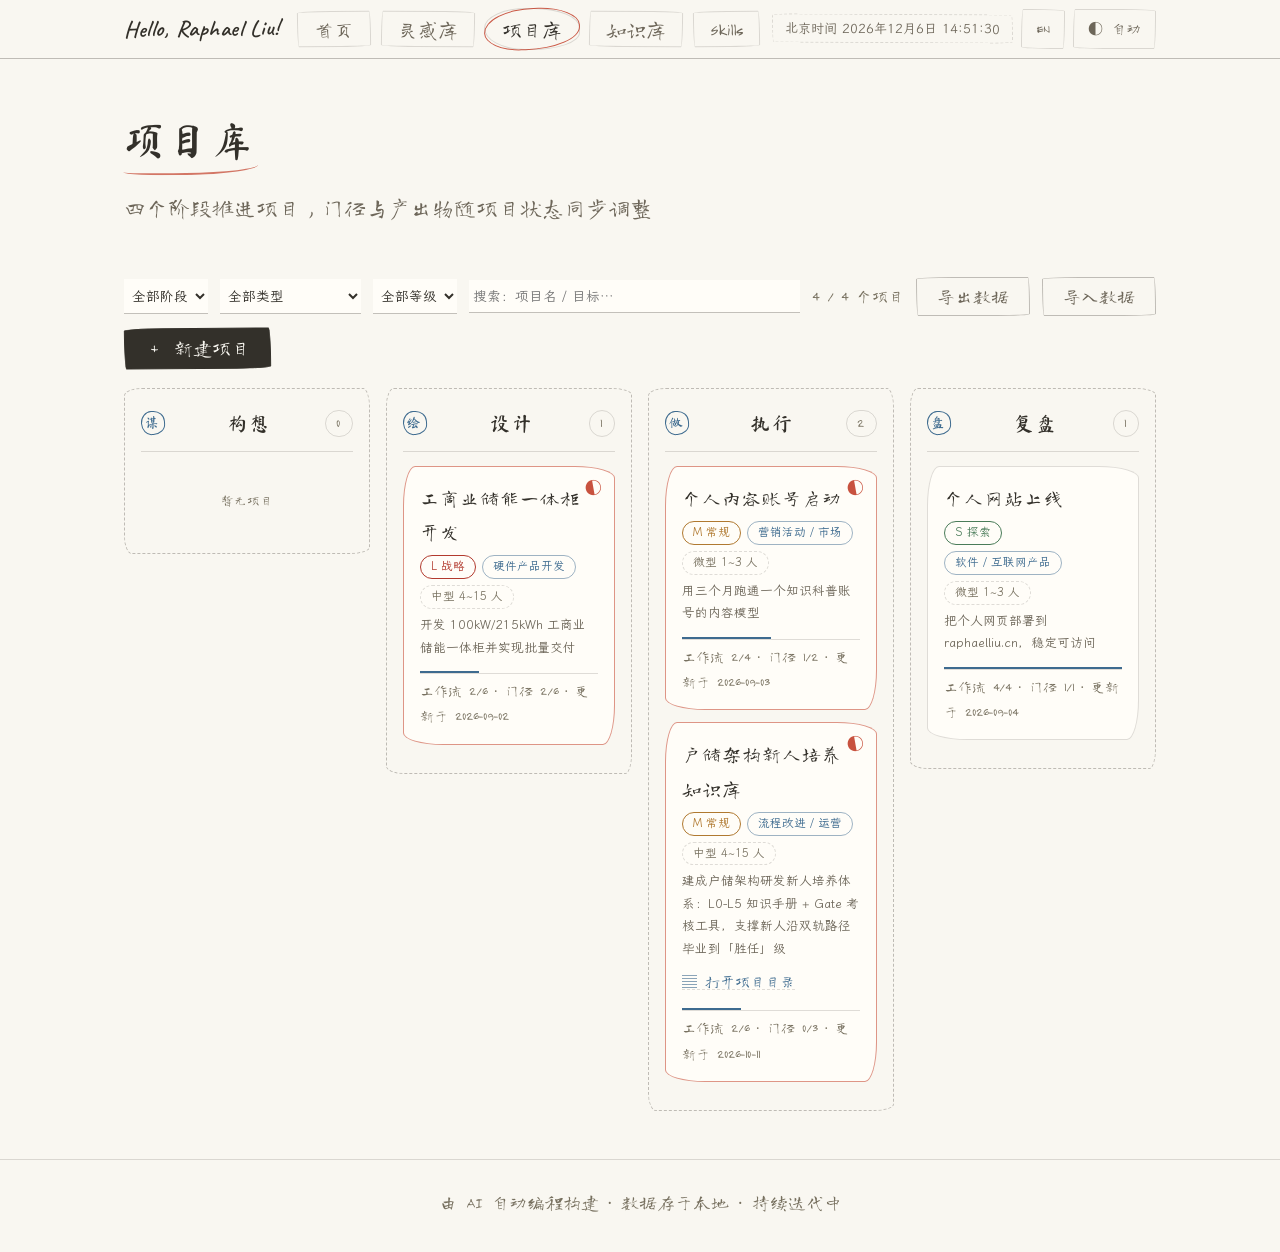
==== projects.html @ af19dd60 "初始提交：第二大脑个人网站（纯静态 · 字体自托管 · 中英双语）" ====
<!DOCTYPE html>
<html lang="zh-CN">
<head>
  <meta charset="UTF-8">
  <meta name="viewport" content="width=device-width, initial-scale=1.0">
  <meta name="description" content="用 Agent 工作流推进项目：目标澄清、调研、方案、风险、执行，门径与产出物随状态同步。">
  <meta name="theme-color" content="#f9f7f1">
  <meta name="color-scheme" content="light dark">
  <meta property="og:type" content="website">
  <meta property="og:title" content="项目库 · Raphael Liu">
  <meta property="og:description" content="用 Agent 工作流推进项目：目标澄清、调研、方案、风险、执行，门径与产出物随状态同步。">
  <title>项目库 · Raphael Liu</title>
  <link rel="stylesheet" href="assets/fonts/fonts.css">
  <link rel="icon" type="image/svg+xml" href="assets/favicon.svg">
  <link rel="stylesheet" href="assets/style.css">
  <script src="data/projects.js"></script>
  <script src="assets/app.js"></script>
</head>
<body data-page="projects">
  <div id="nav"></div>

  <main class="container">
    <section class="page-head">
      <h1 data-i18n="proj.head">项目库</h1>
      <p data-i18n="proj.sub">四个阶段推进项目，门径与产出物随项目状态同步调整</p>
    </section>

    <div class="toolbar">
      <select id="filterStage"></select>
      <select id="filterType"></select>
      <select id="filterLevel"></select>
      <input type="text" id="searchKw" class="grow" placeholder="搜索：项目名 / 目标…" data-i18n-ph="proj.search.ph">
      <span class="count" id="countInfo"></span>
      <button type="button" class="btn" id="exportLocalBtn"></button>
      <button type="button" class="btn" id="importLocalBtn"></button>
      <input type="file" id="importFile" accept=".json,application/json" style="display:none">
      <button type="button" class="btn btn-primary" id="newProjectBtn"></button>
    </div>

    <section class="kanban" id="kanban"></section>

    <!-- 归档区（可折叠） -->
    <section class="ref-panel" id="archivePanel" hidden>
      <button type="button" class="ref-toggle" id="archiveToggle">
        <span class="ref-toggle-mark">◇</span>
        <span id="archiveToggleLabel"></span>
        <span class="ref-hint" id="archiveCount"></span>
      </button>
      <div class="ref-body" id="archiveBody" hidden>
        <div id="archivedList"></div>
      </div>
    </section>
  </main>

  <div id="footer"></div>
  <div class="toast" id="toast" role="status" aria-live="polite"></div>

  <!-- 立项向导弹窗 -->
  <div class="modal-mask" id="wizardMask">
    <div class="modal wizard" id="wizardBody" role="dialog" aria-modal="true"></div>
  </div>

  <!-- 项目详情弹窗 -->
  <div class="modal-mask" id="modalMask">
    <div class="modal" id="modalBody" role="dialog" aria-modal="true"></div>
  </div>

  <script>
    document.getElementById('nav').innerHTML = renderNav('projects.html');
    document.getElementById('footer').innerHTML = renderFooter();

    /* =========================================================
     * 流程裁剪常量（《项目库流程裁剪指南》：IPD + Stage-Gate）
     * ========================================================= */
    var STAGES = ['构想', '设计', '执行', '复盘'];
    var STAGE_ICONS = { '构想': '谋', '设计': '绘', '执行': '做', '复盘': '盘' };

    function L(x) { return (x && (getLang() === 'en' ? x.en : x.zh)) || ''; }

    var TYPES = {
      hw: {
        name: { zh: '硬件产品开发', en: 'Hardware' },
        worst: { zh: '开模返工、认证不通过', en: 'Tooling rework, certification failure' },
        gates: { zh: '完整门径（可展开为六阶段六门径）', en: 'Full gates (up to 6 stages / 6 gates)' },
        method: { zh: 'IPD + Stage-Gate、DFM、并行工程', en: 'IPD + Stage-Gate, DFM, concurrent engineering' }
      },
      sw: {
        name: { zh: '软件 / 互联网产品', en: 'Software / Internet' },
        worst: { zh: '伪需求、方向错误', en: 'False demand, wrong direction' },
        gates: { zh: '立项 + 方案评审，执行期以迭代评审替代', en: 'Kickoff + design review; sprint reviews replace gates' },
        method: { zh: '精益创业 MVP、Scrum、设计思维', en: 'Lean MVP, Scrum, design thinking' }
      },
      it: {
        name: { zh: 'IT 系统 / 数字化', en: 'IT systems' },
        worst: { zh: '需求反复、上线切换失败', en: 'Scope churn, cutover failure' },
        gates: { zh: '需求冻结 + 上线放行双门径', en: 'Requirements freeze + go-live release' },
        method: { zh: '瀑布 + 里程碑、UAT 验收', en: 'Waterfall + milestones, UAT' }
      },
      mkt: {
        name: { zh: '营销活动 / 市场', en: 'Marketing' },
        worst: { zh: '效果落空、品牌风险', en: 'No effect, brand risk' },
        gates: { zh: '策划审批 + 上线前终审', en: 'Plan approval + pre-launch final review' },
        method: { zh: '数据指标先行、A/B 测试', en: 'Metrics first, A/B testing' }
      },
      proc: {
        name: { zh: '流程改进 / 运营', en: 'Process improvement' },
        worst: { zh: '一刀切全面铺开失败', en: 'Big-bang rollout failure' },
        gates: { zh: '改进方案审批 + 试点评估', en: 'Solution approval + pilot evaluation' },
        method: { zh: 'PDCA、精益改善', en: 'PDCA, kaizen' }
      },
      rd: {
        name: { zh: '研究探索 / 预研', en: 'Research' },
        worst: { zh: '投入无底洞', en: 'Unbounded spend' },
        gates: { zh: 'Go / No-Go 投资决策点', en: 'Go / No-Go decision points' },
        method: { zh: '时间盒 Timebox、技术就绪度 TRL', en: 'Timebox, TRL' }
      }
    };

    var LEVELS = {
      S: {
        name: { zh: 'S 探索', en: 'S Probe' },
        rule: { zh: '投入小（少于 4 人周）；失败可快速放弃；目标是验证假设', en: 'Small effort (< 4 person-weeks); cheap to abandon; hypothesis-driven' },
        flow: { zh: '轻量：自查清单 + 事后复盘归档', en: 'Light: checklist + post-review' }
      },
      M: {
        name: { zh: 'M 常规', en: 'M Regular' },
        rule: { zh: '有明确交付物与客户；投入中等；返工有一定成本', en: 'Clear deliverable and customer; medium effort; rework costs' },
        flow: { zh: '标准：双门径（立项 + 验收）+ 中期检查点', en: 'Standard: 2 gates + mid-check' }
      },
      L: {
        name: { zh: 'L 战略', en: 'L Strategic' },
        rule: { zh: '高投入、长周期（超半年）；重资产、强制认证或对外承诺', en: 'High investment, long cycle; heavy assets, certification or commitments' },
        flow: { zh: '完整：全门径评审 + 基线管理 + 变更控制', en: 'Full: all gates + baseline + change control' }
      }
    };

    var SCALES = {
      micro: { zh: '微型 1~3 人', en: 'Micro 1-3' },
      mid: { zh: '中型 4~15 人', en: 'Mid 4-15' },
      big: { zh: '大型 16~50 人', en: 'Large 16-50' },
      xorg: { zh: '跨组织 50 人以上', en: 'Cross-org 50+' }
    };

    var MATRIX = {
      hw: {
        micro: { zh: '单板 / 结构件级：合并仿真与设计阶段，保留开模与量产两道门径', en: 'Board-level: merge sim & design; keep tooling and mass-production gates' },
        mid: { zh: '完整四阶段，DFM 前置 + 双供管理，双门径 + 中期检查', en: 'Full 4 stages; DFM early + dual-sourcing; 2 gates + mid-check' },
        big: { zh: '展开六阶段六门径，独立评审组 + 基线管理 + 认证并行', en: '6 stages / 6 gates; independent review + baseline + parallel certification' }
      },
      sw: {
        micro: { zh: 'MVP 验证循环，发布前自查清单终审', en: 'MVP loop; pre-launch checklist' },
        mid: { zh: '双周迭代 + 发布评审，构想阶段保留完整', en: '2-week sprints + release review; full ideation' },
        big: { zh: '规模化敏捷（SAFe），季度规划对齐 + 发布火车', en: 'SAFe; quarterly planning + release train' }
      },
      it: {
        micro: { zh: '小型工具：需求确认邮件即冻结，上线即验收', en: 'Small tools: freeze by email; go-live is acceptance' },
        mid: { zh: '需求冻结 + 上线放行双门径，UAT 验收', en: 'Freeze + go-live gates; UAT' },
        big: { zh: '完整门径 + 数据迁移演练 + 回退预案 + 并行运行期', en: 'Full gates + migration drill + rollback + parallel run' }
      },
      mkt: {
        micro: { zh: '策划一页纸 + 上线终审，战报一周内出', en: 'One-pager + final review; report within a week' },
        mid: { zh: '策划审批 + 上线终审，分渠道小流量试投', en: 'Plan approval + final review; small-batch channel tests' },
        big: { zh: '分层门径：总部定策略，区域执行前终审，统一战报模板', en: 'Layered gates: HQ strategy, regional final review, unified report' }
      },
      proc: {
        micro: { zh: '个人 PDCA 循环，改动记录在案', en: 'Personal PDCA; log all changes' },
        mid: { zh: '改进方案审批 + 试点评估 + SOP 固化', en: 'Approval + pilot + SOP consolidation' },
        big: { zh: '跨部门流程改造：试点先行 + 分批推广 + 变革管理', en: 'Cross-dept: pilot first + phased rollout + change mgmt' }
      },
      rd: {
        micro: { zh: '时间盒 + 到点汇报，结论归档即可', en: 'Timebox + report at the bell; archive conclusions' },
        mid: { zh: 'Go / No-Go 决策点 + 阶段性技术评审', en: 'Go / No-Go points + technical reviews' },
        big: { zh: 'TRL 分级管理 + 阶段性投资评审 + 知识产权管理', en: 'TRL management + staged funding + IP management' }
      }
    };

    /* 每类项目的标准阶段模板：[步骤, Agent 分工, 预期产出] */
    var STEP_TPL = {
      hw: [
        ['概念与需求', 'AI 市场调研', '市场需求文档'],
        ['系统架构与仿真', 'AI 仿真对标', '架构与热仿报告'],
        ['详细设计与工程验证', 'AI DFM 审查', '工程验证报告'],
        ['样机试制与测试', 'AI 测试用例', '样机实测数据'],
        ['小批量试产', 'AI 供应链扫描', '试产良率报告'],
        ['市场发布', 'AI 发布物料', '发布物料包']
      ],
      sw: [
        ['需求澄清', 'AI 提问澄清', '目标定义'],
        ['MVP 验证', 'AI 原型建议', 'MVP 结论'],
        ['方案设计', 'AI 出候选方案', '架构方案'],
        ['迭代开发', 'AI 结对编程', '迭代版本'],
        ['发布评审', 'AI 风险清单', '发布检查单'],
        ['数据复盘', 'AI 数据分析', '数据复盘报告']
      ],
      it: [
        ['需求调研', 'AI 访谈提纲', '需求清单'],
        ['需求冻结', 'AI 需求核对', '冻结签字版'],
        ['方案设计', 'AI 架构方案', '技术方案'],
        ['开发实施', 'AI 编码支持', '系统版本'],
        ['数据迁移演练', 'AI 演练脚本', '演练记录'],
        ['上线放行', 'AI 上线检查', '放行报告'],
        ['UAT 验收', 'AI 用例生成', '验收报告']
      ],
      mkt: [
        ['策划（一页纸）', 'AI 出策划案', '目标预算渠道指标'],
        ['小流量试投', 'AI 盯数据看板', 'A/B 测试结论'],
        ['放量执行', 'AI 周对齐', '执行记录'],
        ['战报复盘', 'AI 生成战报', '战报']
      ],
      proc: [
        ['现状分析', 'AI 流程诊断', '痛点清单'],
        ['改进方案', 'AI 方案对比', '改进方案'],
        ['试点实施', 'AI 试点陪跑', '试点数据'],
        ['评估推广', 'AI 效果评估', '对照数据'],
        ['SOP 固化', 'AI 起草 SOP', '新 SOP']
      ],
      rd: [
        ['假设定义', 'AI 假设梳理', '验证目标'],
        ['时间盒探索', 'AI 文献调研', '探索记录'],
        ['阶段评审', 'AI 评审对照', 'Go/No-Go 结论'],
        ['结论归档', 'AI 知识沉淀', '技术结论']
      ]
    };

    /* 每类项目的基础门径集 */
    var GATE_TPL = {
      hw: [['G1 概念门', '市场需求与商业论证'], ['G2 架构门', '系统架构与仿真结论'], ['G3 设计门', '详细设计 + DFM 审查'],
           ['G4 样机门', '样机实测与认证并行证据'], ['G5 试产门', '试产良率与二供预案'], ['G6 发布门', '市场发布放行']],
      sw: [['立项评审', '目标与需求成立'], ['方案评审', '架构与接口定义'], ['发布评审', '上线前风险终审']],
      it: [['需求冻结评审', '业务方签字确认'], ['上线放行评审', '迁移演练与回退预案证据']],
      mkt: [['策划审批', '目标预算渠道指标对齐'], ['上线前终审', '对外内容与品牌风险终审']],
      proc: [['改进方案审批', '方案与试点范围'], ['试点评估', '试点数据对照']],
      rd: [['Go/No-Go 决策点', '假设成立与否，加注或止损']]
    };

    var STR = {
      sub: { zh: '四个阶段推进项目，门径与产出物随项目状态同步调整', en: 'Move projects through four stages; gates and deliverables adjust with project status' },
      allStage: { zh: '全部阶段', en: 'All stages' },
      allType: { zh: '全部类型', en: 'All types' },
      allLevel: { zh: '全部等级', en: 'All levels' },
      stageLabel: { zh: '阶段', en: 'Stage' },
      typeLabel: { zh: '类型', en: 'Type' },
      levelLabel: { zh: '等级', en: 'Level' },
      scaleLabel: { zh: '规模', en: 'Team' },
      gates: { zh: '门径', en: 'Gates' },
      gatePass: { zh: '通过', en: 'PASS' },
      gatePending: { zh: '待审', en: 'HOLD' },
      gateFuture: { zh: '未到', en: 'N/A' },
      accept: { zh: '验收标准（通用底线）', en: 'Acceptance criteria (baseline)' },
      kill: { zh: '放弃条件（通用底线）', en: 'Kill criteria (baseline)' },
      noCriteria: { zh: '未写清。通用底线：两项必填，否则无法验收、无法止损', en: 'Missing. Baseline rule: both required, or the project can neither be accepted nor killed' },
      recProcess: { zh: '推荐流程形态', en: 'Recommended process' },
      reviewAssets: { zh: '复盘三资产', en: 'Review assets' },
      reviewCases: { zh: '案例条目', en: 'Case entry' },
      reviewTpl: { zh: '模板更新', en: 'Template update' },
      reviewRisk: { zh: '风险库补充', en: 'Risk library' },
      deliver: { zh: '产出物清单', en: 'Deliverables' },
      output: { zh: '产出：', en: 'Output: ' },
      wfPrefix: { zh: '工作流 ', en: 'Workflow ' },
      gatesPassed: { zh: ' · 门径 ', en: ' · gates ' },
      noWf: { zh: '该项目还没有工作流步骤，把项目发给 AI，即可按类型 × 规模生成裁剪后的流程。', en: 'No workflow yet. Send the project to the AI to generate a tailored process by type x scale.' },
      emptyCol: { zh: '暂无项目', en: 'No projects' },
      countUnit: { zh: ' 个项目', en: ' projects' },
      updated: { zh: '更新于 ', en: 'Updated ' },
      noGoal: { zh: '（未填目标）', en: '(No goal set)' },
      archivedBadge: { zh: '已归档', en: 'Archived' },
      localBadge: { zh: '本地', en: 'Local' },
      /* 立项向导 */
      newProject: { zh: '＋ 新建项目', en: '＋ New project' },
      wzTitle: { zh: '新建项目 · 立项向导', en: 'New project wizard' },
      wzIntro: { zh: '点选类型、等级、规模与起始阶段，右侧实时生成裁剪后的流程模板；底线两问必填。', en: 'Pick type, level, scale and starting stage; the tailored process appears on the right. Both baseline questions are required.' },
      wzName: { zh: '项目名', en: 'Name' },
      wzGoal: { zh: '目标', en: 'Goal' },
      wzAccept: { zh: '验收标准', en: 'Acceptance criteria' },
      wzKill: { zh: '放弃条件', en: 'Kill criteria' },
      wzType: { zh: '项目类型', en: 'Type' },
      wzLevel: { zh: '项目等级', en: 'Level' },
      wzScale: { zh: '团队规模', en: 'Team size' },
      wzPreview: { zh: '流程模板预览', en: 'Process preview' },
      wzPickFirst: { zh: '先点选左侧三项，这里会生成对应流程', en: 'Pick the three options first; the process appears here' },
      wzCreate: { zh: '创建项目', en: 'Create' },
      wzErrName: { zh: '项目名还没填', en: 'Name is required' },
      wzErrPick: { zh: '类型 / 等级 / 规模还有未选的', en: 'Type / level / scale incomplete' },
      wzErrCrit: { zh: '通用底线：验收标准与放弃条件必填，否则无法验收、无法止损', en: 'Baseline: acceptance and kill criteria are both required' },
      wzCreated: { zh: '项目已创建', en: 'Project created' },
      wzMidCheck: { zh: '中期检查', en: 'Mid-check' },
      wzSelfCheck: { zh: '自查清单，负责人留痕即可', en: 'Checklist; owner sign-off is enough' },
      wzStandup: { zh: '门径形式：15 分钟站立审批', en: 'Gate form: 15-minute stand-up' },
      wzIndep: { zh: '独立评审组，PASS / 有条件放行 / HOLD', en: 'Independent review board: PASS / conditional / HOLD' },
      wzBaseline: { zh: '基线管理 + 变更控制', en: 'Baseline + change control' },
      /* 资料上传 */
      filesTitle: { zh: '项目资料', en: 'Project files' },
      filesHint: { zh: '文本类（≤512KB）自动读入供 AI 分析；其他类型仅登记元信息。大文件建议存路径。', en: 'Text files (≤512KB) are read in for AI analysis; others are logged by metadata only.' },
      uploadBtn: { zh: '上传资料', en: 'Upload' },
      noFiles: { zh: '还没有资料。当前阶段的产出文件传上来，AI 分析才有依据。', en: 'No files yet. Upload stage outputs so the AI has something to analyze.' },
      fileTooBig: { zh: '单个文件超过 512KB，仅登记元信息', en: 'File over 512KB; metadata logged only' },
      fileSaved: { zh: '资料已登记', en: 'File registered' },
      del: { zh: '删', en: 'Del' },
      /* AI 分析 */
      aiTitle: { zh: 'AI 分析', en: 'AI analysis' },
      aiRun: { zh: '跑一次分析', en: 'Run analysis' },
      aiEmpty: { zh: '还没跑过分析。分析会对照门径、底线两问和已上传资料给结论。', en: 'No analysis yet. It checks gates, baseline criteria and uploaded files.' },
      aiAt: { zh: '分析于 ', en: 'Analyzed ' },
      /* 归档 */
      archTitle: { zh: '归档区', en: 'Archive' },
      archHint: { zh: '已完成项目，资料与复盘已固化', en: 'Completed projects, frozen' },
      archBtn: { zh: '归档项目', en: 'Archive' },
      archNeedReview: { zh: '只有复盘阶段的项目才能归档', en: 'Only projects in Review stage can be archived' },
      archNeedAssets: { zh: '归档前请写全复盘三资产', en: 'Fill in the three review assets before archiving' },
      archConfirm: { zh: '确认归档？归档后项目移入归档区，仍可查看和导出报告。', en: 'Archive now? The project moves to the archive, still viewable and exportable.' },
      archDone: { zh: '已归档', en: 'Archived' },
      archExport: { zh: '导出归档报告', en: 'Export archive report' },
      archExample: { zh: '示例项目（来自数据文件）不支持归档，可在向导中新建同类项目', en: 'Sample projects (from data files) cannot be archived; create your own via the wizard' },
      /* AI 分析输出模板 */
      aiT1: { zh: '【底线两问】', en: '[Baseline questions]' },
      aiT2: { zh: '【门径状态】', en: '[Gate status]' },
      aiT3: { zh: '【资料完备度】', en: '[File coverage]' },
      aiT4: { zh: '【复盘资产】', en: '[Review assets]' },
      aiT5: { zh: '【结论与下一步】', en: '[Verdict and next step]' },
      aiCritOk: { zh: '验收标准与放弃条件都已写清，底线合格。', en: 'Both criteria are in place. Baseline met.' },
      aiCritNo: { zh: '底线两问未写全：', en: 'Baseline incomplete: ' },
      aiGateClean: { zh: '已到门径全部通过，无积压。', en: 'All reached gates passed, nothing pending.' },
      aiGatePending: { zh: '有 {n} 道门径待审：{g}。放行前需要对应证据，不许跳过。', en: '{n} gate(s) pending: {g}. Evidence required before release; no skipping.' },
      aiGateNone: { zh: '本项目未配门径（数据文件中的项目），建议按向导重新立项。', en: 'No gates configured (data-file project); consider re-kickoff via the wizard.' },
      aiFileNone: { zh: '尚未上传任何资料，分析缺少事实依据。', en: 'No files uploaded; analysis lacks factual grounding.' },
      aiFileOk: { zh: '当前阶段（{s}）应产出「{o}」，已在资料中找到相关内容：{f}。', en: 'Stage ({s}) expects "{o}"; found in: {f}.' },
      aiFileMiss: { zh: '当前阶段（{s}）应产出「{o}」，但资料里没找到对应内容，建议补齐再过门径。', en: 'Stage ({s}) expects "{o}" but no matching file content; fill the gap before the next gate.' },
      aiRevOk: { zh: '复盘三资产已齐，可以归档。', en: 'Review assets complete; ready to archive.' },
      aiRevNo: { zh: '处于复盘阶段但三资产未写全：{m}。归档前补齐。', en: 'In review stage but assets missing: {m}. Fill them before archiving.' },
      aiRevEarly: { zh: '尚未到复盘阶段，三资产留到复盘时填写。', en: 'Not in review stage yet; assets come later.' },
      aiGoOn: { zh: '整体健康，继续当前阶段。', en: 'Overall healthy; keep going.' },
      aiFixCrit: { zh: '先补底线两问，再谈推进。', en: 'Fix the baseline questions first.' },
      aiFixGate: { zh: '优先补齐待审门径的放行证据。', en: 'Prioritize evidence for pending gates.' },
      aiFixFile: { zh: '补齐当前阶段产出资料，再申请门径放行。', en: 'Upload stage outputs before requesting gate release.' },
      aiStageMap: { zh: '当前处于{st}阶段，进度 {d}/{t} 步。', en: 'Now in {st}, {d}/{t} steps done.' },
      gateNote: { zh: '不可逆动作（开模 / 上线 / 对外发布）前，先过对应门径。', en: 'Before any irreversible action (tooling / go-live / publishing), pass its gate first.' },
      stageMoved: { zh: '阶段已调整为「{s}」', en: 'Stage set to "{s}"' },
      wzStage: { zh: '起始阶段', en: 'Starting stage' },
      gateHint: { zh: '点选门径行可切换状态：通过 → 待审 → 未到', en: 'Click a gate to cycle its status: PASS → HOLD → N/A' },
      gateMoved: { zh: '门径状态已更新', en: 'Gate status updated' },
      dvlName: { zh: '产出物名称', en: 'Deliverable name' },
      dvlDue: { zh: '时间节点', en: 'Due' },
      dvlAdd: { zh: '＋ 添加产出物', en: '＋ Add deliverable' },
      dvlSave: { zh: '保存产出物', en: 'Save deliverables' },
      dvlSaved: { zh: '产出物清单已保存', en: 'Deliverables saved' },
      linkOpen: { zh: '打开项目目录', en: 'Open project folder' },
      linkCopy: { zh: '复制路径', en: 'Copy path' },
      linkCopied: { zh: '路径已复制', en: 'Path copied' },
      linkHint: { zh: 'http 预览下浏览器可能拦截本地链接，被拦截时复制路径到资源管理器打开', en: 'Browsers may block file links over http; copy the path into Explorer instead' },
      wfHint: { zh: '点击步骤可推进状态：待开始 → 进行中 → 完成（循环）', en: 'Click a step to advance: todo → doing → done (cycle)' },
      stepMoved: { zh: '步骤状态已更新', en: 'Step status updated' },
      gateAlert: { zh: ' 道门径待审', en: ' gate(s) pending' },
      expLocal: { zh: '导出数据', en: 'Export data' },
      impLocal: { zh: '导入数据', en: 'Import data' },
      expLocalOk: { zh: '本地数据已导出（含 {n} 个项目）', en: 'Exported {n} local project(s)' },
      expLocalEmpty: { zh: '还没有本地项目，暂无可导出的数据', en: 'No local projects to export yet' },
      impLocalOk: { zh: '导入完成（{n} 个项目）', en: 'Imported {n} local project(s)' },
      impLocalBad: { zh: '导入失败：需要本页「导出数据」生成的 JSON 文件', en: 'Import failed: expected the JSON file from Export data' },
      impConfirm: { zh: '文件中 {n} 个项目与现有项目同 ID，导入会覆盖它们，其余保留。继续？', en: '{n} project(s) share existing IDs and will be overwritten; the rest are kept. Continue?' }
    };

    /* =========================================================
     * 本地存储（本地项目 / 资料 / 分析记录）
     * ========================================================= */
    var LS_PROJ = 'rl_projects_local_v1';
    var LS_FILES = 'rl_proj_files_v1';
    var LS_AI = 'rl_proj_analysis_v1';

    function lsGet(key, fb) {
      try { return JSON.parse(localStorage.getItem(key)) || fb; } catch (e) { return fb; }
    }
    function lsSet(key, val) {
      try { localStorage.setItem(key, JSON.stringify(val)); } catch (e) {
        alert(getLang() === 'en' ? 'localStorage quota exceeded' : '浏览器存储已满，请删除部分资料后重试');
      }
    }
    function loadLocal() { return lsGet(LS_PROJ, []); }
    function saveLocal(a) { lsSet(LS_PROJ, a); }
    function allProjects() { return getData('projects').concat(loadLocal()); }
    function isLocal(p) { return /^local-/.test(p.id); }
    function filesOf(id) { return lsGet(LS_FILES, {})[id] || []; }
    function analysisOf(id) { return lsGet(LS_AI, {})[id] || []; }

    function fileHref(path) {
      var s = String(path).replace(/\\/g, '/');
      return /^https?:\/\//i.test(s) ? s : encodeURI('file:///' + s);
    }

    function toast(msg) {
      var t = document.getElementById('toast');
      if (!t) return;
      t.textContent = msg;
      t.classList.add('show');
      clearTimeout(t._timer);
      t._timer = setTimeout(function () { t.classList.remove('show'); }, 2600);
    }

    function today() { return new Date().toISOString().slice(0, 10); }
    function nowStr() {
      var d = new Date();
      return today() + ' ' + pad2(d.getHours()) + ':' + pad2(d.getMinutes());
    }

    /* =========================================================
     * 流程模板生成（裁剪规则的核心落地）
     * ========================================================= */
    function generateProcess(type, level, scale) {
      var steps = (STEP_TPL[type] || []).map(function (s) {
        return { step: s[0], agent: s[1], output: s[2], status: '待开始' };
      });
      var gates = (GATE_TPL[type] || []).map(function (g) {
        return { name: g[0], status: '未到', note: g[1] };
      });
      var notes = [];

      /* 类型 × 规模特例：硬件微型合并仿真与设计 */
      if (type === 'hw' && scale === 'micro') {
        steps = [
          { step: '概念与需求', agent: 'AI 市场调研', output: '市场需求文档', status: '待开始' },
          { step: '架构与详细设计（合并）', agent: 'AI 仿真对标 + DFM 审查', output: '架构与工程验证报告', status: '待开始' },
          { step: '样机试制与测试', agent: 'AI 测试用例', output: '样机实测数据', status: '待开始' },
          { step: '小批量试产', agent: 'AI 供应链扫描', output: '试产良率报告', status: '待开始' },
          { step: '市场发布', agent: 'AI 发布物料', output: '发布物料包', status: '待开始' }
        ];
        gates = [
          { name: '设计冻结门（开模前）', status: '未到', note: '开模不可逆，放行检查不可裁' },
          { name: '量产放行门', status: '未到', note: '试产良率 + 二供预案' }
        ];
        notes.push(MATRIX.hw.micro);
      }

      /* 等级裁剪门径 */
      if (level === 'S' && gates.length > 1 && type !== 'hw') {
        gates = [gates[gates.length - 1]];
        gates[0].note += ' ｜ ' + L(STR.wzSelfCheck);
      } else if (level === 'S' && type === 'hw' && gates.length > 2) {
        /* 硬件 S 级保留不可逆门径，去掉中间评审 */
        gates = [gates[0], gates[gates.length - 1]];
      }
      if ((level === 'L' || (level === 'M' && (scale === 'mid' || scale === 'big' || scale === 'xorg'))) && type !== 'rd') {
        gates.push({ name: L(STR.wzMidCheck), status: '未到', note: getLang() === 'en' ? 'Progress deviation > 20% triggers adjustment' : '进度偏差超 20% 即触发调整' });
      }

      /* 规模决定门径形式 */
      if (scale === 'micro') notes.push(STR.wzStandup);
      if (scale === 'big' || scale === 'xorg') {
        notes.push(STR.wzIndep);
        if (level === 'L') notes.push(STR.wzBaseline);
      }
      if (type && MATRIX[type] && scale) {
        notes.push(MATRIX[type][scale === 'xorg' ? 'big' : scale]);
      }
      if (level === 'L' && type === 'hw') notes.push({ zh: '六阶段六门径全保留，认证并行推进', en: 'All 6 stages / 6 gates; certification runs in parallel' });

      return { steps: steps, gates: gates, notes: notes.map(function (n) { return L(n); }) };
    }

    /* =========================================================
     * 筛选器与工具栏
     * ========================================================= */
    function buildFilters() {
      var keep = ['filterStage', 'filterType', 'filterLevel'].map(function (id) {
        return document.getElementById(id).value;
      });
      document.getElementById('filterStage').innerHTML =
        '<option value="">' + esc(L(STR.allStage)) + '</option>' +
        STAGES.map(function (s) { return '<option value="' + s + '">' + esc(stageLabel(s)) + '</option>'; }).join('');
      document.getElementById('filterType').innerHTML =
        '<option value="">' + esc(L(STR.allType)) + '</option>' +
        Object.keys(TYPES).map(function (k) { return '<option value="' + k + '">' + esc(L(TYPES[k].name)) + '</option>'; }).join('');
      document.getElementById('filterLevel').innerHTML =
        '<option value="">' + esc(L(STR.allLevel)) + '</option>' +
        ['S', 'M', 'L'].map(function (k) { return '<option value="' + k + '">' + esc(L(LEVELS[k].name)) + '</option>'; }).join('');
      document.getElementById('exportLocalBtn').textContent = L(STR.expLocal);
      document.getElementById('importLocalBtn').textContent = L(STR.impLocal);
      document.getElementById('newProjectBtn').textContent = L(STR.newProject);
      ['filterStage', 'filterType', 'filterLevel'].forEach(function (id, i) {
        document.getElementById(id).value = keep[i];
      });
    }

    function stageLabel(s) {
      var m = { '构想': t('proj.stage.idea'), '设计': t('proj.stage.design'),
                '执行': t('proj.stage.execute'), '复盘': t('proj.stage.review') };
      return m[s] || s || '-';
    }
    function statusLabel(s) {
      var m = { '完成': t('proj.status.done'), '进行中': t('proj.status.doing'),
                '待开始': t('proj.status.todo') };
      return m[s] || s || t('proj.status.todo');
    }
    function gatesPassed(p) { return (p.gates || []).filter(function (g) { return g.status === '通过'; }).length; }
    function gatesTotal(p) { return (p.gates || []).length; }
    function stepsDone(p) { return (p.workflow || []).filter(function (s) { return s.status === '完成'; }).length; }
    function stepsTotal(p) { return (p.workflow || []).length; }

    /* =========================================================
     * 看板 + 归档区
     * ========================================================= */
    function renderPCard(p, archived) {
      var total = stepsTotal(p), done = stepsDone(p);
      var gTotal = gatesTotal(p), gDone = gatesPassed(p);
      var pendingGates = (p.gates || []).filter(function (g) { return g.status === '待审'; }).length;
      var pct = total ? Math.round(done / total * 100) : 0;
      var local = isLocal(p) && !archived;
      return '<div class="p-card' + (archived ? ' p-archived' : '') + (pendingGates ? ' p-gate-alert' : '') + '"' +
        ' role="button" tabindex="0"' +
        (pendingGates ? ' title="' + esc(pendingGates + L(STR.gateAlert)) + '"' : '') +
        ' onclick="openDetail(\'' + esc(p.id) + '\')" onkeydown="pCardKey(event,\'' + esc(p.id) + '\')">' +
        '<h4>' + esc(p.name) +
          (archived ? '<span class="arch-badge">' + esc(L(STR.archivedBadge)) + '</span>' : '') +
        '</h4>' +
        '<div class="p-tags">' +
          '<span class="level-badge lvl-' + esc(p.level || 'M') + '">' + esc(L((LEVELS[p.level] || LEVELS.M).name)) + '</span>' +
          (p.type && TYPES[p.type] ? '<span class="type-badge">' + esc(L(TYPES[p.type].name)) + '</span>' : '') +
          (p.scale && SCALES[p.scale] ? '<span class="scale-badge">' + esc(L(SCALES[p.scale])) + '</span>' : '') +
        '</div>' +
        '<div class="p-goal">' + esc(p.goal || L(STR.noGoal)) + '</div>' +
        (p.link
          ? '<div class="p-link-row"><a href="' + esc(fileHref(p.link)) + '" target="_blank" rel="noopener" onclick="event.stopPropagation()">▤ ' + esc(L(STR.linkOpen)) + '</a></div>'
          : '') +
        (local
          ? '<div class="p-stage-pick" onclick="event.stopPropagation()">' +
            STAGES.map(function (s) {
              return '<button type="button" class="st-chip' + (p.stage === s ? ' on' : '') + '" onclick="setProjectStage(\'' + esc(p.id) + '\',\'' + s + '\')">' + esc(stageLabel(s)) + '</button>';
            }).join('') + '</div>'
          : '') +
        (total
          ? '<div class="p-progress"><i style="width:' + pct + '%"></i></div>' +
            '<div class="p-progress-text">' + esc(L(STR.wfPrefix)) + done + '/' + total +
              (gTotal ? esc(L(STR.gatesPassed)) + gDone + '/' + gTotal : '') +
              ' · ' + esc(L(STR.updated)) + esc(p.updatedAt || '-') + '</div>'
          : '<div class="p-progress-text">' + esc(L(STR.updated)) + esc(p.updatedAt || '-') + '</div>') +
      '</div>';
    }

    function renderBoard() {
      var fs = document.getElementById('filterStage').value;
      var ft = document.getElementById('filterType').value;
      var fl = document.getElementById('filterLevel').value;
      var kw = document.getElementById('searchKw').value.trim().toLowerCase();

      var all = allProjects();
      var list = all.filter(function (p) {
        if (p.archived) return false;
        if (fs && p.stage !== fs) return false;
        if (ft && p.type !== ft) return false;
        if (fl && p.level !== fl) return false;
        if (kw) {
          var text = ((p.name || '') + ' ' + (p.goal || '')).toLowerCase();
          if (text.indexOf(kw) < 0) return false;
        }
        return true;
      });

      document.getElementById('countInfo').textContent =
        list.length + ' / ' + all.length + L(STR.countUnit);

      var showStages = fs ? [fs] : STAGES;
      document.getElementById('kanban').innerHTML = showStages.map(function (stage) {
        var col = list.filter(function (p) { return p.stage === stage; });
        return '<div class="kanban-col">' +
          '<h3>' + ((STAGE_ICONS[stage] || '') ? '<span class="stage-mark">' + STAGE_ICONS[stage] + '</span>' : '') + stageLabel(stage) +
            '<span class="col-count">' + col.length + '</span></h3>' +
          (col.length
            ? col.map(function (p) { return renderPCard(p, false); }).join('')
            : '<div class="empty" style="padding:24px 0;font-size:12.5px">' + esc(L(STR.emptyCol)) + '</div>') +
        '</div>';
      }).join('');

      renderArchived(list, all);
    }

    function renderArchived(activeList, all) {
      var archived = all.filter(function (p) { return p.archived; });
      var panel = document.getElementById('archivePanel');
      if (!archived.length) { panel.hidden = true; return; }
      panel.hidden = false;
      document.getElementById('archiveToggleLabel').textContent = L(STR.archTitle);
      document.getElementById('archiveCount').textContent = archived.length + L(STR.countUnit);
      document.getElementById('archivedList').innerHTML = archived.map(function (p) {
        return renderPCard(p, true);
      }).join('');
    }

    (function bindArchiveToggle() {
      var toggle = document.getElementById('archiveToggle');
      var body = document.getElementById('archiveBody');
      toggle.addEventListener('click', function () {
        var open = body.hasAttribute('hidden');
        if (open) { body.removeAttribute('hidden'); toggle.classList.add('open'); }
        else { body.setAttribute('hidden', ''); toggle.classList.remove('open'); }
        toggle.querySelector('.ref-toggle-mark').textContent = open ? '◆' : '◇';
      });
    })();

    /* =========================================================
     * 立项向导
     * ========================================================= */
    var wz = { type: '', level: '', scale: '', stage: '构想' };

    function openWizard() {
      wz = { type: '', level: '', scale: '', stage: '构想' };
      document.getElementById('wizardBody').innerHTML =
        '<button class="m-close" onclick="closeWizard()">×</button>' +
        '<h3>' + esc(L(STR.wzTitle)) + '</h3>' +
        '<p class="wz-intro">' + esc(L(STR.wzIntro)) + '</p>' +
        '<div class="wz-grid">' +
          '<div class="wz-left">' +
            '<div class="wz-field"><label>' + esc(L(STR.wzName)) + ' *</label><input type="text" id="wzName"></div>' +
            '<div class="wz-field"><label>' + esc(L(STR.wzGoal)) + '</label><input type="text" id="wzGoal"></div>' +
            '<div class="wz-field"><label>' + esc(L(STR.wzAccept)) + ' *</label><textarea id="wzAccept"></textarea></div>' +
            '<div class="wz-field"><label>' + esc(L(STR.wzKill)) + ' *</label><textarea id="wzKill"></textarea></div>' +
            '<div class="wz-field"><label>' + esc(L(STR.wzType)) + ' *</label><div class="wz-chips" id="wzTypes">' +
              Object.keys(TYPES).map(function (k) {
                return '<button type="button" class="wz-chip" data-k="type" data-v="' + k + '">' + esc(L(TYPES[k].name)) + '</button>';
              }).join('') + '</div></div>' +
            '<div class="wz-field"><label>' + esc(L(STR.wzLevel)) + ' *</label><div class="wz-chips">' +
              ['S', 'M', 'L'].map(function (k) {
                return '<button type="button" class="wz-chip lvl-chip-' + k + '" data-k="level" data-v="' + k + '">' + esc(L(LEVELS[k].name)) + '</button>';
              }).join('') + '</div></div>' +
            '<div class="wz-field"><label>' + esc(L(STR.wzScale)) + ' *</label><div class="wz-chips">' +
              Object.keys(SCALES).map(function (k) {
                return '<button type="button" class="wz-chip" data-k="scale" data-v="' + k + '">' + esc(SCALES[k]) + '</button>';
              }).join('') + '</div></div>' +
            '<div class="wz-field"><label>' + esc(L(STR.wzStage)) + '</label><div class="wz-chips">' +
              STAGES.map(function (s) {
                return '<button type="button" class="wz-chip' + (s === wz.stage ? ' on' : '') + '" data-k="stage" data-v="' + s + '">' + esc(stageLabel(s)) + '</button>';
              }).join('') + '</div></div>' +
            '<div class="form-error" id="wzError"></div>' +
            '<div class="form-actions"><button type="button" class="btn btn-primary" id="wzCreateBtn">' + esc(L(STR.wzCreate)) + '</button></div>' +
          '</div>' +
          '<div class="wz-right">' +
            '<div class="s-label">' + esc(L(STR.wzPreview)) + '</div>' +
            '<div id="wzPreview" class="wz-preview">' + esc(L(STR.wzPickFirst)) + '</div>' +
          '</div>' +
        '</div>';

      document.querySelectorAll('#wizardBody .wz-chip').forEach(function (chip) {
        chip.addEventListener('click', function () {
          document.querySelectorAll('#wizardBody .wz-chip[data-k="' + chip.dataset.k + '"]').forEach(function (c) { c.classList.remove('on'); });
          chip.classList.add('on');
          wz[chip.dataset.k] = chip.dataset.v;
          renderWzPreview();
        });
      });
      document.getElementById('wzCreateBtn').addEventListener('click', createProject);
      openModal(document.getElementById('wizardMask'));
    }
    function closeWizard() { closeModal(document.getElementById('wizardMask')); }
    document.getElementById('wizardMask').addEventListener('click', function (e) {
      if (e.target === this) closeWizard();
    });

    function renderWzPreview() {
      var box = document.getElementById('wzPreview');
      if (!wz.type || !wz.level || !wz.scale) { box.innerHTML = esc(L(STR.wzPickFirst)); return; }
      var proc = generateProcess(wz.type, wz.level, wz.scale);
      box.innerHTML =
        '<div class="wz-notes">' + proc.notes.map(function (n) { return '<div class="wz-note">◇ ' + esc(n) + '</div>'; }).join('') + '</div>' +
        '<div class="wz-sec">' + esc(L(STR.wzLevel)) + '：' + esc(L(LEVELS[wz.level].name)) +
          ' ｜ ' + esc(L(LEVELS[wz.level].flow)) + '</div>' +
        '<div class="wz-sec wz-steps-list">' +
          proc.steps.map(function (s, i) {
            return '<div class="wz-step-row"><span class="wz-idx">' + (i + 1) + '</span>' +
              '<div><span class="gate-name">' + esc(s.step) + '</span>' +
              '<span class="wz-agent"> · ' + esc(s.agent) + ' → ' + esc(s.output) + '</span></div></div>';
          }).join('') + '</div>' +
        '<div class="wz-sec"><span class="s-label" style="display:block">' + esc(L(STR.gates)) + '</span>' +
          proc.gates.map(function (g) {
            return '<div class="wz-step-row"><span class="wz-idx">◐</span>' +
              '<div><span class="gate-name">' + esc(g.name) + '</span>' +
              '<span class="wz-agent"> · ' + esc(g.note) + '</span></div></div>';
          }).join('') + '</div>';
    }

    function createProject() {
      var name = document.getElementById('wzName').value.trim();
      var goal = document.getElementById('wzGoal').value.trim();
      var accept = document.getElementById('wzAccept').value.trim();
      var kill = document.getElementById('wzKill').value.trim();
      var err = document.getElementById('wzError');
      err.style.display = 'none';

      if (!name) { err.style.display = 'block'; err.textContent = L(STR.wzErrName); return; }
      if (!wz.type || !wz.level || !wz.scale) { err.style.display = 'block'; err.textContent = L(STR.wzErrPick); return; }
      if (!accept || !kill) { err.style.display = 'block'; err.textContent = L(STR.wzErrCrit); return; }

      var proc = generateProcess(wz.type, wz.level, wz.scale);
      var p = {
        id: 'local-' + Date.now().toString(36),
        name: name, goal: goal, stage: wz.stage || '构想',
        type: wz.type, level: wz.level, scale: wz.scale,
        accept: accept, kill: kill,
        workflow: proc.steps, gates: proc.gates,
        deliverables: [], review: {},
        archived: false, updatedAt: today()
      };
      var locals = loadLocal();
      locals.unshift(p);
      saveLocal(locals);
      closeWizard();
      renderBoard();
      toast(L(STR.wzCreated));
    }

    /* =========================================================
     * 资料上传
     * ========================================================= */
    var TEXT_EXT = ['txt', 'md', 'json', 'csv', 'js', 'html', 'css', 'xml', 'log', 'markdown'];
    var MAX_TEXT = 512 * 1024;

    function registerFiles(pid, fileList) {
      var store = lsGet(LS_FILES, {});
      if (!store[pid]) store[pid] = [];
      var pending = Array.prototype.slice.call(fileList);
      (function next() {
        if (!pending.length) {
          lsSet(LS_FILES, store);
          toast(L(STR.fileSaved));
          refreshDetail(pid);
          return;
        }
        var f = pending.shift();
        var ext = (f.name.split('.').pop() || '').toLowerCase();
        var rec = { name: f.name, size: f.size, addedAt: today(), text: '', metaOnly: false };
        if (TEXT_EXT.indexOf(ext) >= 0 && f.size <= MAX_TEXT) {
          var reader = new FileReader();
          reader.onload = function () { rec.text = String(reader.result || '').slice(0, 120000); store[pid].push(rec); next(); };
          reader.onerror = function () { rec.metaOnly = true; store[pid].push(rec); next(); };
          reader.readAsText(f);
        } else {
          rec.metaOnly = true;
          store[pid].push(rec);
          next();
        }
      })();
    }

    function deleteFile(pid, idx) {
      var store = lsGet(LS_FILES, {});
      if (store[pid]) store[pid].splice(idx, 1);
      lsSet(LS_FILES, store);
      refreshDetail(pid);
    }

    /* =========================================================
     * AI 分析（规则引擎：对照门径 / 底线两问 / 资料 / 三资产）
     * ========================================================= */
    function keywordsOf(s) {
      return String(s || '').split(/[\s\/、,，;；()（）]+/).filter(function (w) { return w.length >= 2; });
    }

    function runAnalysis(pid) {
      var p = findProject(pid);
      if (!p) return;
      var files = filesOf(pid);
      var zh = getLang() !== 'en';
      var lines = [];

      /* 1. 底线两问 */
      var critBlock = [L(STR.aiT1)];
      var critMissing = [];
      if (!p.accept) critMissing.push(zh ? '验收标准' : 'acceptance');
      if (!p.kill) critMissing.push(zh ? '放弃条件' : 'kill criteria');
      critBlock.push(critMissing.length
        ? L(STR.aiCritNo) + critMissing.join('、') + '。' + L(STR.aiFixCrit)
        : L(STR.aiCritOk));

      /* 2. 门径状态 */
      var gateBlock = [L(STR.aiT2)];
      var gates = p.gates || [];
      if (!gates.length) {
        gateBlock.push(L(STR.aiGateNone));
      } else {
        var pending = gates.filter(function (g) { return g.status === '待审'; });
        if (pending.length) {
          gateBlock.push(L(STR.aiGatePending)
            .replace('{n}', pending.length)
            .replace('{g}', pending.map(function (g) { return g.name; }).join('、')));
        } else {
          gateBlock.push(L(STR.aiGateClean));
        }
      }

      /* 3. 资料完备度：当前阶段应产出 vs 已上传资料 */
      var fileBlock = [L(STR.aiT3)];
      var wf = p.workflow || [];
      var stageIdx = STAGES.indexOf(p.stage);
      var span = { 0: [0, 2], 1: [1, 4], 2: [2, Math.max(2, wf.length - 1)], 3: [Math.max(0, wf.length - 1), wf.length] }[stageIdx] || [0, wf.length];
      var expected = wf.slice(span[0], span[1]).filter(function (s) { return s.status !== '完成'; });
      if (!expected.length) expected = wf.slice(span[0], span[1]);
      var allText = files.map(function (f) { return (f.name + ' ' + (f.text || '')).toLowerCase(); }).join('\n');
      if (!files.length) {
        fileBlock.push(L(STR.aiFileNone));
      } else if (expected.length) {
        var hit = null, miss = null;
        for (var i = 0; i < expected.length; i++) {
          var kws = keywordsOf(expected[i].output);
          var ok = kws.some(function (k) { return allText.indexOf(k.toLowerCase()) >= 0; });
          if (ok && !hit) hit = expected[i];
          if (!ok && !miss) miss = expected[i];
        }
        if (hit) {
          var hitFile = files.filter(function (f) {
            return keywordsOf(hit.output).some(function (k) { return (f.name + ' ' + (f.text || '')).toLowerCase().indexOf(k.toLowerCase()) >= 0; });
          })[0];
          fileBlock.push(L(STR.aiFileOk)
            .replace('{s}', stageLabel(p.stage))
            .replace('{o}', hit.output)
            .replace('{f}', hitFile ? hitFile.name : '-'));
        }
        if (!hit && miss) {
          fileBlock.push(L(STR.aiFileMiss).replace('{s}', stageLabel(p.stage)).replace('{o}', miss.output));
        }
        if (!hit && !miss) {
          fileBlock.push(L(STR.aiFileOk).replace('{s}', stageLabel(p.stage)).replace('{o}', expected[0].output).replace('{f}', files[0].name));
        }
      } else {
        fileBlock.push(files.length + ' 份资料在案。');
      }

      /* 4. 复盘三资产 */
      var revBlock = [L(STR.aiT4)];
      if (p.stage !== '复盘') {
        revBlock.push(L(STR.aiRevEarly));
      } else {
        var rev = p.review || {};
        var missing = [];
        if (!rev.cases) missing.push(zh ? '案例条目' : 'case');
        if (!rev.template) missing.push(zh ? '模板更新' : 'template');
        if (!rev.risks) missing.push(zh ? '风险库补充' : 'risk library');
        revBlock.push(missing.length ? L(STR.aiRevNo).replace('{m}', missing.join('、')) : L(STR.aiRevOk));
      }

      /* 5. 结论 */
      var done = stepsDone(p), total = stepsTotal(p);
      var verdict = [L(STR.aiT5)];
      verdict.push(L(STR.aiStageMap).replace('{st}', stageLabel(p.stage)).replace('{d}', done).replace('{t}', total));
      if (critMissing.length) verdict.push(L(STR.aiFixCrit));
      else if (pending && gates.length && gates.filter(function (g) { return g.status === '待审'; }).length) verdict.push(L(STR.aiFixGate));
      else if (!files.length) verdict.push(L(STR.aiFixFile));
      else verdict.push(L(STR.aiGoOn));

      var text = [critBlock, gateBlock, fileBlock, revBlock, verdict]
        .map(function (b) { return b.join('\n'); }).join('\n\n');

      var store = lsGet(LS_AI, {});
      if (!store[pid]) store[pid] = [];
      store[pid].unshift({ at: nowStr(), text: text });
      store[pid] = store[pid].slice(0, 20);
      lsSet(LS_AI, store);
      refreshDetail(pid);
    }

    /* =========================================================
     * 详情弹窗
     * ========================================================= */
    var STATUS_MARK = { '完成': '✓', '进行中': '●', '待开始': '○' };
    var GATE_MARK = { '通过': '✓', '待审': '◐', '未到': '○' };
    var detailId = null;

    function findProject(id) {
      return allProjects().filter(function (x) { return x.id === id; })[0];
    }

    function openDetail(id) {
      detailId = id;
      renderDetail();
      openModal(document.getElementById('modalMask'));
    }
    function closeDetail() {
      closeModal(document.getElementById('modalMask'));
      detailId = null;
    }
    function refreshDetail(id) {
      if (detailId && (id === undefined || id === detailId)) renderDetail();
    }
    document.getElementById('modalMask').addEventListener('click', function (e) {
      if (e.target === this) closeDetail();
    });

    function gateStatusLabel(s) {
      var m = { '通过': STR.gatePass, '待审': STR.gatePending, '未到': STR.gateFuture };
      return L(m[s] || STR.gateFuture);
    }

    function renderDetail() {
      var p = findProject(detailId);
      if (!p) return;
      var wf = Array.isArray(p.workflow) ? p.workflow : [];
      var deliverables = Array.isArray(p.deliverables) ? p.deliverables : [];
      deliverables = deliverables.map(function (d) { return (typeof d === 'string') ? { name: d, progress: 0, due: '' } : d; });
      var gates = Array.isArray(p.gates) ? p.gates : [];
      var rev = p.review || {};
      var files = filesOf(p.id);
      var analyses = analysisOf(p.id);
      var local = isLocal(p);

      var metaChips =
        (p.type && TYPES[p.type] ? '<span class="type-badge">' + esc(L(STR.typeLabel)) + '：' + esc(L(TYPES[p.type].name)) + '</span>' : '') +
        '<span class="level-badge lvl-' + esc(p.level || 'M') + '">' + esc(L(STR.levelLabel)) + ' ' + esc(L((LEVELS[p.level] || LEVELS.M).name)) + '</span>' +
        (p.scale && SCALES[p.scale] ? '<span class="scale-badge">' + esc(L(STR.scaleLabel)) + '：' + esc(L(SCALES[p.scale])) + '</span>' : '') +
        '<span class="scale-badge">' + esc(L(STR.stageLabel)) + '：' + esc(stageLabel(p.stage)) + '</span>' +
        (p.archived ? '<span class="arch-badge">' + esc(L(STR.archivedBadge)) + '</span>' : '') +
        (local ? '<span class="scale-badge">' + esc(L(STR.localBadge)) + '</span>' : '');

      var rec = '';
      if (p.type && p.scale && MATRIX[p.type]) {
        var cell = MATRIX[p.type][p.scale] || MATRIX[p.type]['mid'];
        if (cell) rec = '<div class="rec-process"><span class="s-label">' + esc(L(STR.recProcess)) + '</span>' +
          esc(L(TYPES[p.type].name)) + ' × ' + esc(L(SCALES[p.scale])) + '：' + esc(L(cell)) + '</div>';
      }

      var criteria =
        '<div class="criteria">' +
          '<div class="criteria-item pos"><div class="k-label">' + esc(L(STR.accept)) + '</div>' +
            '<div class="k-text">' + (p.accept ? esc(p.accept) : esc(L(STR.noCriteria))) + '</div></div>' +
          '<div class="criteria-item neg"><div class="k-label">' + esc(L(STR.kill)) + '</div>' +
            '<div class="k-text">' + (p.kill ? esc(p.kill) : esc(L(STR.noCriteria))) + '</div></div>' +
          '<p class="gate-note">' + esc(L(STR.gateNote)) + '</p>' +
        '</div>';

      var wfEditable = local && !p.archived;
      var wfHtml = wf.length
        ? '<div style="margin-top:18px">' + wf.map(function (s, i) {
            var cls = s.status === '完成' ? 'done' : (s.status === '进行中' ? 'doing' : '');
            return '<div class="wf-step ' + cls + (wfEditable ? ' wf-editable' : '') + '"' +
              (wfEditable
                ? ' role="button" tabindex="0" title="' + esc(L(STR.wfHint)) + '"' +
                  ' onclick="cycleStepStatus(\'' + esc(p.id) + '\',' + i + ')"' +
                  ' onkeydown="stepKey(event,\'' + esc(p.id) + '\',' + i + ')"'
                : '') + '>' +
              '<div class="wf-dot">' + (STATUS_MARK[s.status] || '○') + '</div>' +
              '<div><div class="wf-title">' + esc(s.step || t('proj.step')) + '</div>' +
                '<div class="wf-meta">' + esc(s.agent || '') + ' · ' + esc(statusLabel(s.status)) + '</div>' +
                (s.output ? '<div class="wf-output">' + esc(L(STR.output)) + esc(s.output) + '</div>' : '') +
              '</div></div>';
          }).join('') + '</div>' + (wfEditable ? '<p class="files-hint">' + esc(L(STR.wfHint)) + '</p>' : '')
        : '<p style="margin-top:18px;color:var(--text-faint)">' + esc(L(STR.noWf)) + '</p>';

      var gatesHtml = gates.length
        ? '<div class="gate-list"><div class="s-label">' + esc(L(STR.gates)) + '</div>' +
          gates.map(function (g, i) {
            var cls = g.status === '通过' ? 'pass' : (g.status === '待审' ? 'pending' : 'future');
            return '<div class="gate-item ' + cls + (local ? ' gate-editable' : '') + '"' +
              (local ? ' role="button" tabindex="0" aria-label="' + esc(g.name) + '"' +
                ' onclick="cycleGateStatus(\'' + esc(p.id) + '\',' + i + ')"' +
                ' onkeydown="gateKey(event,\'' + esc(p.id) + '\',' + i + ')"' +
                ' title="' + esc(L(STR.gateHint)) + '"' : '') + '>' +
              '<span class="gate-mark">' + (GATE_MARK[g.status] || '○') + '</span>' +
              '<div><span class="gate-name">' + esc(g.name) + '</span>' +
              '<span class="gate-status">' + esc(gateStatusLabel(g.status)) + '</span>' +
              (g.note ? '<div class="gate-note-text">' + esc(g.note) + '</div>' : '') +
              '</div></div>';
          }).join('') + '</div>' +
          (local ? '<p class="files-hint">' + esc(L(STR.gateHint)) + '</p>' : '')
        : '';

      /* 资料区 */
      var filesHtml =
        '<div class="m-files"><div class="s-label">' + esc(L(STR.filesTitle)) + '</div>' +
        '<p class="files-hint">' + esc(L(STR.filesHint)) + '</p>' +
        (files.length
          ? '<div class="file-list">' + files.map(function (f, i) {
              return '<div class="file-item">' +
                '<span class="file-name">▦ ' + esc(f.name) + '</span>' +
                '<span class="file-meta">' + (f.metaOnly ? 'meta' : 'text') + ' · ' + Math.max(1, Math.round(f.size / 1024)) + 'KB · ' + esc(f.addedAt) + '</span>' +
                (local ? '<button type="button" class="btn btn-mini btn-danger-ghost" onclick="deleteFile(\'' + esc(p.id) + '\',' + i + ')">×</button>' : '') +
              '</div>';
            }).join('') + '</div>'
          : '<p class="files-empty">' + esc(L(STR.noFiles)) + '</p>') +
        (local
          ? '<div class="rv-input" style="margin-top:10px">' +
            '<label class="btn upload-label">' + esc(L(STR.uploadBtn)) +
            '<input type="file" id="fileInput" multiple style="display:none"></label>' +
          '</div>'
          : '<p class="files-hint">' + esc(L(STR.archExample)) + '</p>') +
        '</div>';

      /* AI 分析区 */
      var aiHtml =
        '<div class="m-ai"><div class="s-label">' + esc(L(STR.aiTitle)) + '</div>' +
        (analyses.length
          ? '<div class="ai-list">' + analyses.map(function (a) {
              return '<div class="ai-item"><div class="ai-time">' + esc(L(STR.aiAt)) + esc(a.at) + '</div>' +
                '<pre class="ai-text">' + esc(a.text) + '</pre></div>';
            }).join('') + '</div>'
          : '<p class="files-empty">' + esc(L(STR.aiEmpty)) + '</p>') +
        (local
          ? '<div class="form-actions" style="margin-top:10px"><button type="button" class="btn btn-primary" onclick="runAnalysis(\'' + esc(p.id) + '\')">' + esc(L(STR.aiRun)) + '</button></div>'
          : '') +
        '</div>';

      /* 三资产编辑 + 归档区（仅本地项目、复盘阶段） */
      var archiveHtml = '';
      if (local) {
        var canArchive = p.stage === '复盘';
        archiveHtml =
          '<div class="m-archive"><div class="s-label">' + esc(L(STR.reviewAssets)) + '</div>' +
          '<div class="wz-field"><label>' + esc(L(STR.reviewCases)) + '</label><textarea id="rvCases">' + esc(rev.cases || '') + '</textarea></div>' +
          '<div class="wz-field"><label>' + esc(L(STR.reviewTpl)) + '</label><textarea id="rvTpl">' + esc(rev.template || '') + '</textarea></div>' +
          '<div class="wz-field"><label>' + esc(L(STR.reviewRisk)) + '</label><textarea id="rvRisk">' + esc(rev.risks || '') + '</textarea></div>' +
          '<div class="form-actions">' +
            '<button type="button" class="btn" id="saveRevBtn">' + esc(L(STR.reviewAssets)) + '</button>' +
            (p.archived
              ? '<button type="button" class="btn" id="exportBtn">' + esc(L(STR.archExport)) + '</button>'
              : '<button type="button" class="btn btn-primary" id="archiveBtn"' + (canArchive ? '' : ' disabled title="' + esc(L(STR.archNeedReview)) + '"') + '>' + esc(L(STR.archBtn)) + '</button>') +
          '</div>' +
          (p.archived ? '' : '<p class="files-hint">' + esc(canArchive ? L(STR.archConfirm) : L(STR.archNeedReview)) + '</p>') +
          '</div>';
      } else if (p.archived) {
        archiveHtml = '';
      }

      /* 产出物：本地项目可编辑（名称 / 进度 / 时间节点），示例项目只读 */
      var deliverHtml = '';
      if (local || deliverables.length) {
        deliverHtml = '<div class="m-deliver"><div class="s-label">' + esc(L(STR.deliver)) + '</div>';
        if (local) {
          deliverHtml += '<div id="dvlRows">' + deliverables.map(function (d) { return dvlRowHtml(d); }).join('') + '</div>' +
            '<div class="form-actions dvl-actions">' +
              '<button type="button" class="btn" id="dvlAddBtn">' + esc(L(STR.dvlAdd)) + '</button>' +
              '<button type="button" class="btn btn-primary" id="dvlSaveBtn">' + esc(L(STR.dvlSave)) + '</button>' +
            '</div>';
        } else {
          deliverHtml += '<ul>' + deliverables.map(function (d) {
            return '<li>' + esc(d.name || '') +
              (d.due ? ' <span class="dvl-due-show">· ' + esc(L(STR.dvlDue)) + ' ' + esc(d.due) + '</span>' : '') +
              '<div class="p-progress"><i style="width:' + (d.progress || 0) + '%"></i></div></li>';
          }).join('') + '</ul>';
        }
        deliverHtml += '</div>';
      }

      document.getElementById('modalBody').innerHTML =
        '<button class="m-close" onclick="closeDetail()">×</button>' +
        '<h3>' + esc(p.name) + '</h3>' +
        '<div class="m-sub">' + esc(p.goal || '') + '</div>' +
        (p.link
          ? '<div class="p-link-box">' +
            '<a href="' + esc(fileHref(p.link)) + '" target="_blank" rel="noopener">▤ ' + esc(L(STR.linkOpen)) + '</a>' +
            '<button type="button" class="btn btn-mini" onclick="copyProjLink(this)">' + esc(L(STR.linkCopy)) + '</button>' +
            '<code class="link-path">' + esc(p.link) + '</code>' +
            '<span class="link-hint">' + esc(L(STR.linkHint)) + '</span>' +
          '</div>'
          : '') +
        '<div class="p-tags m-meta">' + metaChips + '</div>' +
        rec + criteria + wfHtml + gatesHtml +
        deliverHtml +
        filesHtml + aiHtml + archiveHtml;

      /* 绑定本弹窗内的交互 */
      var fi = document.getElementById('fileInput');
      if (fi) fi.addEventListener('change', function () {
        if (this.files.length) registerFiles(p.id, this.files);
      });
      var dvlAdd = document.getElementById('dvlAddBtn');
      if (dvlAdd) dvlAdd.addEventListener('click', function () { addDvlRow(); });
      var dvlSave = document.getElementById('dvlSaveBtn');
      if (dvlSave) dvlSave.addEventListener('click', function () { saveDeliverables(p.id); });
      document.querySelectorAll('#dvlRows .dvl-prog').forEach(function (r) {
        r.addEventListener('input', function () {
          var num = this.parentNode.querySelector('.dvl-prog-num');
          if (num) num.textContent = this.value + '%';
        });
      });
      var saveRev = document.getElementById('saveRevBtn');
      if (saveRev) saveRev.addEventListener('click', function () { saveReviewAssets(p.id); });
      var archBtn = document.getElementById('archiveBtn');
      if (archBtn && !archBtn.disabled) archBtn.addEventListener('click', function () { archiveProject(p.id); });
      var expBtn = document.getElementById('exportBtn');
      if (expBtn) expBtn.addEventListener('click', function () { exportArchive(p.id); });
    }

    function saveReviewAssets(pid) {
      var locals = loadLocal();
      var p = locals.filter(function (x) { return x.id === pid; })[0];
      if (!p) return;
      p.review = {
        cases: document.getElementById('rvCases').value.trim(),
        template: document.getElementById('rvTpl').value.trim(),
        risks: document.getElementById('rvRisk').value.trim()
      };
      p.updatedAt = today();
      saveLocal(locals);
      toast(L(STR.reviewAssets) + ' ✓');
      renderBoard();
    }

    /* =========================================================
     * 阶段 / 门径 / 产出物交互（本地项目）
     * ========================================================= */
    function setProjectStage(pid, stage) {
      if (STAGES.indexOf(stage) < 0) return;
      var locals = loadLocal();
      var p = locals.filter(function (x) { return x.id === pid; })[0];
      if (!p || p.stage === stage) return;
      p.stage = stage;
      p.updatedAt = today();
      saveLocal(locals);
      renderBoard();
      refreshDetail(pid);
      toast(L(STR.stageMoved).replace('{s}', stageLabel(stage)));
    }

    var GATE_CYCLE = { '通过': '待审', '待审': '未到', '未到': '通过' };
    function cycleGateStatus(pid, idx) {
      var locals = loadLocal();
      var p = locals.filter(function (x) { return x.id === pid; })[0];
      if (!p || !Array.isArray(p.gates) || !p.gates[idx]) return;
      p.gates[idx].status = GATE_CYCLE[p.gates[idx].status] || '未到';
      p.updatedAt = today();
      saveLocal(locals);
      renderBoard();
      renderDetail();
      toast(L(STR.gateMoved));
    }

    var STEP_CYCLE = { '待开始': '进行中', '进行中': '完成', '完成': '待开始' };
    function cycleStepStatus(pid, idx) {
      var locals = loadLocal();
      var p = locals.filter(function (x) { return x.id === pid; })[0];
      if (!p || !Array.isArray(p.workflow) || !p.workflow[idx]) return;
      p.workflow[idx].status = STEP_CYCLE[p.workflow[idx].status] || '待开始';
      p.updatedAt = today();
      saveLocal(locals);
      renderBoard();
      renderDetail();
      toast(L(STR.stepMoved));
    }

    function pCardKey(e, pid) {
      if (e.target !== e.currentTarget) return;
      if (e.key === 'Enter' || e.key === ' ') { e.preventDefault(); openDetail(pid); }
    }
    function stepKey(e, pid, idx) {
      if (e.key === 'Enter' || e.key === ' ') { e.preventDefault(); cycleStepStatus(pid, idx); }
    }
    function gateKey(e, pid, idx) {
      if (e.key === 'Enter' || e.key === ' ') { e.preventDefault(); cycleGateStatus(pid, idx); }
    }

    function copyProjLink(btn) {
      var code = btn.parentNode.querySelector('.link-path');
      if (!code) return;
      var txt = code.textContent;
      function done() { toast(L(STR.linkCopied)); }
      function fallback() {
        var ta = document.createElement('textarea');
        ta.value = txt;
        ta.style.position = 'fixed';
        ta.style.opacity = '0';
        document.body.appendChild(ta);
        ta.select();
        try { document.execCommand('copy'); done(); } catch (e) {}
        document.body.removeChild(ta);
      }
      if (navigator.clipboard && navigator.clipboard.writeText) navigator.clipboard.writeText(txt).then(done, fallback);
      else fallback();
    }

    function dvlRowHtml(d) {
      if (typeof d === 'string') d = { name: d };
      d = d || {};
      var prog = (typeof d.progress === 'number' && d.progress >= 0) ? Math.min(100, Math.round(d.progress)) : 0;
      return '<div class="dvl-row">' +
        '<input type="text" class="dvl-name" value="' + esc(d.name || '') + '" placeholder="' + esc(L(STR.dvlName)) + '">' +
        '<input type="range" class="dvl-prog" min="0" max="100" step="5" value="' + prog + '">' +
        '<span class="dvl-prog-num">' + prog + '%</span>' +
        '<input type="date" class="dvl-due" value="' + esc(d.due || '') + '">' +
        '<button type="button" class="btn btn-mini btn-danger-ghost" onclick="removeDvlRow(this)">×</button>' +
      '</div>';
    }

    function addDvlRow() {
      var box = document.getElementById('dvlRows');
      if (!box) return;
      box.insertAdjacentHTML('beforeend', dvlRowHtml({}));
      var row = box.lastElementChild;
      row.querySelector('.dvl-name').focus();
      row.querySelector('.dvl-prog').addEventListener('input', function () {
        var num = this.parentNode.querySelector('.dvl-prog-num');
        if (num) num.textContent = this.value + '%';
      });
    }

    function removeDvlRow(btn) {
      var row = btn.parentNode;
      if (row && row.parentNode) row.parentNode.removeChild(row);
    }

    function saveDeliverables(pid) {
      var locals = loadLocal();
      var p = locals.filter(function (x) { return x.id === pid; })[0];
      if (!p) return;
      var list = [];
      document.querySelectorAll('#dvlRows .dvl-row').forEach(function (r) {
        var name = r.querySelector('.dvl-name').value.trim();
        if (!name) return;
        list.push({
          name: name,
          progress: Math.max(0, Math.min(100, parseInt(r.querySelector('.dvl-prog').value, 10) || 0)),
          due: r.querySelector('.dvl-due').value || ''
        });
      });
      p.deliverables = list;
      p.updatedAt = today();
      saveLocal(locals);
      renderBoard();
      renderDetail();
      toast(L(STR.dvlSaved));
    }

    /* =========================================================
     * 归档与导出
     * ========================================================= */
    function archiveProject(pid) {
      var locals = loadLocal();
      var p = locals.filter(function (x) { return x.id === pid; })[0];
      if (!p) return;
      var rev = p.review || {};
      if (!rev.cases || !rev.template || !rev.risks) {
        toast(L(STR.archNeedAssets));
        return;
      }
      if (!confirm(L(STR.archConfirm))) return;
      p.archived = true;
      p.updatedAt = today();
      saveLocal(locals);
      renderBoard();
      renderDetail();
      toast(L(STR.archDone));
    }

    function exportArchive(pid) {
      var p = findProject(pid);
      if (!p) return;
      var files = filesOf(pid);
      var analyses = analysisOf(pid);
      var rev = p.review || {};
      var zh = getLang() !== 'en';
      var lines = [];
      lines.push('# ' + p.name);
      lines.push('');
      lines.push('- ' + (zh ? '类型 / 等级 / 规模' : 'Type / Level / Scale') + ': ' +
        L(TYPES[p.type] ? TYPES[p.type].name : { zh: '-', en: '-' }) + ' / ' +
        L((LEVELS[p.level] || LEVELS.M).name) + ' / ' + (SCALES[p.scale] ? L(SCALES[p.scale]) : '-'));
      lines.push('- ' + (zh ? '阶段' : 'Stage') + ': ' + p.stage + ' · ' + (zh ? '更新' : 'Updated') + ': ' + p.updatedAt);
      lines.push('- ' + (zh ? '目标' : 'Goal') + ': ' + (p.goal || '-'));
      lines.push('- ' + (zh ? '验收标准' : 'Acceptance') + ': ' + (p.accept || '-'));
      lines.push('- ' + (zh ? '放弃条件' : 'Kill criteria') + ': ' + (p.kill || '-'));
      lines.push('');
      lines.push('## ' + (zh ? '工作流' : 'Workflow'));
      (p.workflow || []).forEach(function (s) {
        lines.push('- [' + s.status + '] ' + s.step + ' · ' + (s.agent || '') + (s.output ? ' → ' + s.output : ''));
      });
      lines.push('');
      lines.push('## ' + (zh ? '门径' : 'Gates'));
      (p.gates || []).forEach(function (g) {
        lines.push('- [' + g.status + '] ' + g.name + (g.note ? ' · ' + g.note : ''));
      });
      lines.push('');
      lines.push('## ' + (zh ? '产出物清单' : 'Deliverables'));
      (p.deliverables || []).forEach(function (d) {
        if (typeof d === 'string') { lines.push('- ' + d); return; }
        lines.push('- ' + (d.name || '-') + ' · ' + (d.progress || 0) + '%' + (d.due ? ' · ' + d.due : ''));
      });
      lines.push('');
      lines.push('## ' + (zh ? '资料清单' : 'Files'));
      if (files.length) files.forEach(function (f) {
        lines.push('- ' + f.name + ' · ' + (f.metaOnly ? 'meta' : 'text') + ' · ' + Math.round(f.size / 1024) + 'KB · ' + f.addedAt);
      }); else lines.push('- ' + (zh ? '（无）' : '(none)'));
      lines.push('');
      lines.push('## ' + (zh ? 'AI 分析记录' : 'AI analysis'));
      if (analyses.length) analyses.forEach(function (a) {
        lines.push('### ' + a.at);
        lines.push(a.text);
        lines.push('');
      }); else lines.push('- ' + (zh ? '（无）' : '(none)'));
      lines.push('## ' + (zh ? '复盘三资产' : 'Review assets'));
      lines.push('- ' + (zh ? '案例条目' : 'Case') + ': ' + (rev.cases || '-'));
      lines.push('- ' + (zh ? '模板更新' : 'Template') + ': ' + (rev.template || '-'));
      lines.push('- ' + (zh ? '风险库补充' : 'Risk') + ': ' + (rev.risks || '-'));
      lines.push('');
      lines.push('---');
      lines.push((zh ? '归档时间' : 'Archived at') + ': ' + nowStr() + ' · raphaelliu.cn ' + (zh ? '项目库' : 'Projects'));

      downloadText(p.name + '-归档报告.md', lines.join('\n'));
    }

    /* =========================================================
     * 本地数据导出 / 导入（项目 + 资料 + 分析记录）
     * ========================================================= */
    function exportLocalData() {
      var locals = loadLocal();
      if (!locals.length) { toast(L(STR.expLocalEmpty)); return; }
      var payload = {
        app: 'raphaelliu-projects',
        version: 1,
        exportedAt: nowStr(),
        projects: lsGet(LS_PROJ, []),
        files: lsGet(LS_FILES, {}),
        analysis: lsGet(LS_AI, {})
      };
      downloadText('项目库本地数据-' + today() + '.json', JSON.stringify(payload, null, 2));
      toast(L(STR.expLocalOk).replace('{n}', locals.length));
    }

    function importLocalData(file) {
      var reader = new FileReader();
      reader.onload = function () {
        var data = null;
        try { data = JSON.parse(String(reader.result || '')); } catch (e) {}
        if (!data || !Array.isArray(data.projects)) { toast(L(STR.impLocalBad)); return; }
        var incoming = data.projects.filter(function (p) { return p && /^local-/.test(String(p.id || '')); });
        if (!incoming.length) { toast(L(STR.impLocalBad)); return; }
        var current = lsGet(LS_PROJ, []);
        var dup = incoming.filter(function (q) {
          return current.some(function (p) { return p.id === q.id; });
        }).length;
        if (dup && !window.confirm(L(STR.impConfirm).replace('{n}', dup))) return;
        var merged = current.filter(function (p) {
          return !incoming.some(function (q) { return q.id === p.id; });
        });
        lsSet(LS_PROJ, incoming.concat(merged));
        if (data.files && typeof data.files === 'object') {
          var fs2 = lsGet(LS_FILES, {});
          Object.keys(data.files).forEach(function (k) { fs2[k] = data.files[k]; });
          lsSet(LS_FILES, fs2);
        }
        if (data.analysis && typeof data.analysis === 'object') {
          var ai = lsGet(LS_AI, {});
          Object.keys(data.analysis).forEach(function (k) { ai[k] = data.analysis[k]; });
          lsSet(LS_AI, ai);
        }
        renderBoard();
        toast(L(STR.impLocalOk).replace('{n}', incoming.length));
      };
      reader.readAsText(file);
    }

    function downloadText(filename, text) {
      var blob = new Blob([text], { type: 'text/plain;charset=utf-8' });
      var a = document.createElement('a');
      a.href = URL.createObjectURL(blob);
      a.download = filename;
      a.click();
      URL.revokeObjectURL(a.href);
    }

    /* =========================================================
     * 事件绑定与启动
     * ========================================================= */
    ['filterStage', 'filterType', 'filterLevel'].forEach(function (id) {
      document.getElementById(id).addEventListener('change', renderBoard);
    });
    document.getElementById('searchKw').addEventListener('input', renderBoard);
    document.getElementById('newProjectBtn').addEventListener('click', openWizard);
    document.getElementById('exportLocalBtn').addEventListener('click', exportLocalData);
    document.getElementById('importLocalBtn').addEventListener('click', function () {
      document.getElementById('importFile').click();
    });
    document.getElementById('importFile').addEventListener('change', function () {
      if (this.files.length) importLocalData(this.files[0]);
      this.value = '';
    });
    document.addEventListener('keydown', function (e) {
      if (e.key === 'Escape') { closeDetail(); closeWizard(); }
    });

    /* 暴露给内联 onclick 使用 */
    window.openDetail = openDetail;
    window.closeDetail = closeDetail;
    window.closeWizard = closeWizard;
    window.deleteFile = deleteFile;
    window.runAnalysis = runAnalysis;
    window.setProjectStage = setProjectStage;
    window.cycleGateStatus = cycleGateStatus;
    window.removeDvlRow = removeDvlRow;
    window.pCardKey = pCardKey;
    window.stepKey = stepKey;
    window.gateKey = gateKey;
    window.cycleStepStatus = cycleStepStatus;
    window.copyProjLink = copyProjLink;

    buildFilters();
    renderBoard();

    /* 切语言后无刷新重渲染看板与筛选；已打开的弹窗保持现状（重开即新语言） */
    document.addEventListener('langchange', function () {
      buildFilters();
      renderBoard();
    });
  </script>
</body>
</html>
---- assets/fonts/fonts.css ----
/* 自托管字体（Caveat / Long Cang / Ma Shan Zheng / LXGW WenKai regular），R5 生成，替代 Google Fonts 与 jsdelivr CDN */

/* cyrillic-ext */
@font-face {
  font-family: 'Caveat';
  font-style: normal;
  font-weight: 500;
  font-display: swap;
  src: url('files/gf-Wnz6HAc5bAfYB2Q7azYYmg8.woff2') format('woff2');
  unicode-range: U+0460-052F, U+1C80-1C8A, U+20B4, U+2DE0-2DFF, U+A640-A69F, U+FE2E-FE2F;
}
/* cyrillic */
@font-face {
  font-family: 'Caveat';
  font-style: normal;
  font-weight: 500;
  font-display: swap;
  src: url('files/gf-Wnz6HAc5bAfYB2Q7YjYYmg8.woff2') format('woff2');
  unicode-range: U+0301, U+0400-045F, U+0490-0491, U+04B0-04B1, U+2116;
}
/* latin-ext */
@font-face {
  font-family: 'Caveat';
  font-style: normal;
  font-weight: 500;
  font-display: swap;
  src: url('files/gf-Wnz6HAc5bAfYB2Q7aDYYmg8.woff2') format('woff2');
  unicode-range: U+0100-02BA, U+02BD-02C5, U+02C7-02CC, U+02CE-02D7, U+02DD-02FF, U+0304, U+0308, U+0329, U+1D00-1DBF, U+1E00-1E9F, U+1EF2-1EFF, U+2020, U+20A0-20AB, U+20AD-20C4, U+2113, U+2C60-2C7F, U+A720-A7FF;
}
/* latin */
@font-face {
  font-family: 'Caveat';
  font-style: normal;
  font-weight: 500;
  font-display: swap;
  src: url('files/gf-Wnz6HAc5bAfYB2Q7ZjYY.woff2') format('woff2');
  unicode-range: U+0000-00FF, U+0131, U+0152-0153, U+02BB-02BC, U+02C6, U+02DA, U+02DC, U+0304, U+0308, U+0329, U+2000-206F, U+20AC, U+2122, U+2191, U+2193, U+2212, U+2215, U+FEFF, U+FFFD;
}
/* cyrillic-ext */
@font-face {
  font-family: 'Caveat';
  font-style: normal;
  font-weight: 600;
  font-display: swap;
  src: url('files/gf-Wnz6HAc5bAfYB2Q7azYYmg8.woff2') format('woff2');
  unicode-range: U+0460-052F, U+1C80-1C8A, U+20B4, U+2DE0-2DFF, U+A640-A69F, U+FE2E-FE2F;
}
/* cyrillic */
@font-face {
  font-family: 'Caveat';
  font-style: normal;
  font-weight: 600;
  font-display: swap;
  src: url('files/gf-Wnz6HAc5bAfYB2Q7YjYYmg8.woff2') format('woff2');
  unicode-range: U+0301, U+0400-045F, U+0490-0491, U+04B0-04B1, U+2116;
}
/* latin-ext */
@font-face {
  font-family: 'Caveat';
  font-style: normal;
  font-weight: 600;
  font-display: swap;
  src: url('files/gf-Wnz6HAc5bAfYB2Q7aDYYmg8.woff2') format('woff2');
  unicode-range: U+0100-02BA, U+02BD-02C5, U+02C7-02CC, U+02CE-02D7, U+02DD-02FF, U+0304, U+0308, U+0329, U+1D00-1DBF, U+1E00-1E9F, U+1EF2-1EFF, U+2020, U+20A0-20AB, U+20AD-20C4, U+2113, U+2C60-2C7F, U+A720-A7FF;
}
/* latin */
@font-face {
  font-family: 'Caveat';
  font-style: normal;
  font-weight: 600;
  font-display: swap;
  src: url('files/gf-Wnz6HAc5bAfYB2Q7ZjYY.woff2') format('woff2');
  unicode-range: U+0000-00FF, U+0131, U+0152-0153, U+02BB-02BC, U+02C6, U+02DA, U+02DC, U+0304, U+0308, U+0329, U+2000-206F, U+20AC, U+2122, U+2191, U+2193, U+2212, U+2215, U+FEFF, U+FFFD;
}
@font-face {
  font-family: 'Long Cang';
  font-style: normal;
  font-weight: 400;
  font-display: swap;
  src: url('files/gf-LYjAdGP8kkgoTec8zkRgqBgxXsWsMfnCm1_q1j3gcsptb8OMg_Z2HVZhDbPBCIyx.5.woff2') format('woff2');
  unicode-range: U+fee3, U+fef3, U+ff03-ff04, U+ff07, U+ff0a, U+ff17-ff19, U+ff1c-ff1d, U+ff20-ff3a, U+ff3c, U+ff3e-ff5b, U+ff5d, U+ff61-ff65, U+ff67-ff6a, U+ff6c, U+ff6f-ff78, U+ff7a-ff7d, U+ff80-ff84, U+ff86, U+ff89-ff8e, U+ff92, U+ff97-ff9b, U+ff9d-ff9f, U+ffe0-ffe4, U+ffe6, U+ffe9, U+ffeb, U+ffed, U+fffc, U+1f004, U+1f170-1f171, U+1f192-1f195, U+1f198-1f19a, U+1f1e6-1f1e8;
}
@font-face {
  font-family: 'Long Cang';
  font-style: normal;
  font-weight: 400;
  font-display: swap;
  src: url('files/gf-LYjAdGP8kkgoTec8zkRgqBgxXsWsMfnCm1_q1j3gcsptb8OMg_Z2HVZhDbPBCIyx.6.woff2') format('woff2');
  unicode-range: U+f0a7, U+f0b2, U+f0b7, U+f0c9, U+f0d8, U+f0da, U+f0dc-f0dd, U+f0e0, U+f0e6, U+f0eb, U+f0fc, U+f101, U+f104-f105, U+f107, U+f10b, U+f11b, U+f14b, U+f18a, U+f193, U+f1d6-f1d7, U+f244, U+f27a, U+f296, U+f2ae, U+f471, U+f4b3, U+f610-f611, U+f880-f881, U+f8ec, U+f8f5, U+f8ff, U+f901, U+f90a, U+f92c-f92d, U+f934, U+f937, U+f941, U+f965, U+f967, U+f969, U+f96b, U+f96f, U+f974, U+f978-f979, U+f97e, U+f981, U+f98a, U+f98e, U+f997, U+f99c, U+f9b2, U+f9b5, U+f9ba, U+f9be, U+f9ca, U+f9d0-f9d1, U+f9dd, U+f9e0-f9e1, U+f9e4, U+f9f7, U+fa00-fa01, U+fa08, U+fa0a, U+fa11, U+fb01-fb02, U+fdfc, U+fe0e, U+fe30-fe31, U+fe33-fe44, U+fe49-fe52, U+fe54-fe57, U+fe59-fe66, U+fe68-fe6b, U+fe8e, U+fe92-fe93, U+feae, U+feb8, U+fecb-fecc, U+fee0;
}
@font-face {
  font-family: 'Long Cang';
  font-style: normal;
  font-weight: 400;
  font-display: swap;
  src: url('files/gf-LYjAdGP8kkgoTec8zkRgqBgxXsWsMfnCm1_q1j3gcsptb8OMg_Z2HVZhDbPBCIyx.21.woff2') format('woff2');
  unicode-range: U+9f83, U+9f85-9f8d, U+9f90-9f91, U+9f94-9f96, U+9f98, U+9f9b-9f9c, U+9f9e, U+9fa0, U+9fa2, U+9ff0-9fff, U+a001, U+a007, U+a025, U+a046-a047, U+a057, U+a072, U+a078-a079, U+a083, U+a085, U+a100, U+a118, U+a132, U+a134, U+a1f4, U+a242, U+a4a6, U+a4aa, U+a4b0-a4b1, U+a4b3, U+a9c1-a9c2, U+ac00-ac01, U+ac04, U+ac08, U+ac10-ac11, U+ac13-ac16, U+ac19, U+ac1c-ac1d, U+ac24, U+ac70-ac71, U+ac74, U+ac77-ac78, U+ac80-ac81, U+ac83, U+ac8c, U+ac90, U+ac9f-aca0, U+aca8-aca9, U+acac, U+acb0, U+acbd, U+acc1, U+acc4, U+ace0-ace1, U+ace4, U+ace8, U+acf3, U+acf5, U+acfc-acfd, U+ad00, U+ad0c, U+ad11, U+ad1c, U+ad34, U+ad50, U+ad64, U+ad6c, U+ad70, U+ad74, U+ad7f, U+ad81, U+ad8c, U+adc0, U+adc8, U+addc, U+ade0, U+adf8-adf9, U+adfc, U+ae00, U+ae08-ae09, U+ae0b, U+ae30, U+ae34, U+ae38, U+ae40, U+ae4a, U+ae4c, U+ae54, U+ae68, U+aebc, U+aed8, U+af2c-af2d;
}
@font-face {
  font-family: 'Long Cang';
  font-style: normal;
  font-weight: 400;
  font-display: swap;
  src: url('files/gf-LYjAdGP8kkgoTec8zkRgqBgxXsWsMfnCm1_q1j3gcsptb8OMg_Z2HVZhDbPBCIyx.22.woff2') format('woff2');
  unicode-range: U+9e30-9e33, U+9e35-9e3b, U+9e3e, U+9e40-9e44, U+9e46-9e4e, U+9e51, U+9e53, U+9e55-9e58, U+9e5a-9e5c, U+9e5e-9e63, U+9e66-9e6e, U+9e71, U+9e73, U+9e75, U+9e78-9e79, U+9e7c-9e7e, U+9e82, U+9e86-9e88, U+9e8b-9e8c, U+9e90-9e91, U+9e93, U+9e95, U+9e97, U+9e9d, U+9ea4-9ea5, U+9ea9-9eaa, U+9eb4-9eb5, U+9eb8-9eba, U+9ebc-9ebf, U+9ec3, U+9ec9, U+9ecd, U+9ed0, U+9ed2-9ed3, U+9ed5-9ed6, U+9ed9, U+9edc-9edd, U+9edf-9ee0, U+9ee2, U+9ee5, U+9ee7-9eea, U+9eef, U+9ef1, U+9ef3-9ef4, U+9ef6, U+9ef9, U+9efb-9efc, U+9efe, U+9f0b, U+9f0d, U+9f10, U+9f14, U+9f17, U+9f19, U+9f22, U+9f29, U+9f2c, U+9f2f, U+9f31, U+9f37, U+9f39, U+9f3d-9f3e, U+9f41, U+9f4a-9f4b, U+9f51-9f52, U+9f61-9f63, U+9f66-9f67, U+9f80-9f81;
}
@font-face {
  font-family: 'Long Cang';
  font-style: normal;
  font-weight: 400;
  font-display: swap;
  src: url('files/gf-LYjAdGP8kkgoTec8zkRgqBgxXsWsMfnCm1_q1j3gcsptb8OMg_Z2HVZhDbPBCIyx.23.woff2') format('woff2');
  unicode-range: U+9c82-9c83, U+9c85-9c8c, U+9c8e-9c92, U+9c94-9c9b, U+9c9e-9ca3, U+9ca5-9ca7, U+9ca9, U+9cab, U+9cad-9cae, U+9cb1-9cb7, U+9cb9-9cbd, U+9cbf-9cc0, U+9cc3, U+9cc5-9cc7, U+9cc9-9cd1, U+9cd3-9cda, U+9cdc-9cdd, U+9cdf, U+9ce1-9ce3, U+9ce5, U+9ce9, U+9cee-9cef, U+9cf3-9cf4, U+9cf6, U+9cfc-9cfd, U+9d02, U+9d08-9d09, U+9d12, U+9d1b, U+9d1e, U+9d26, U+9d28, U+9d37, U+9d3b, U+9d3f, U+9d51, U+9d59, U+9d5c-9d5d, U+9d5f-9d61, U+9d6c, U+9d70, U+9d72, U+9d7a, U+9d7e, U+9d84, U+9d89, U+9d8f, U+9d92, U+9daf, U+9db4, U+9db8, U+9dbc, U+9dc4, U+9dc7, U+9dc9, U+9dd7, U+9ddf, U+9df2, U+9df9-9dfa, U+9e0a, U+9e11, U+9e1a, U+9e1e, U+9e20, U+9e22, U+9e28-9e2c, U+9e2e-9e2f;
}
@font-face {
  font-family: 'Long Cang';
  font-style: normal;
  font-weight: 400;
  font-display: swap;
  src: url('files/gf-LYjAdGP8kkgoTec8zkRgqBgxXsWsMfnCm1_q1j3gcsptb8OMg_Z2HVZhDbPBCIyx.24.woff2') format('woff2');
  unicode-range: U+9a80, U+9a83, U+9a85, U+9a88-9a8a, U+9a8d-9a8e, U+9a90, U+9a92-9a93, U+9a95-9a96, U+9a98-9a99, U+9a9b-9aa2, U+9aa5, U+9aa7, U+9aaf-9ab1, U+9ab5-9ab6, U+9ab9-9aba, U+9ac0-9ac4, U+9ac8, U+9acb-9acc, U+9ace-9acf, U+9ad1-9ad2, U+9ad9, U+9adf, U+9ae1, U+9ae3, U+9aea-9aeb, U+9aed-9aef, U+9af4, U+9af9, U+9afb, U+9b03-9b04, U+9b06, U+9b08, U+9b0d, U+9b0f-9b10, U+9b13, U+9b18, U+9b1a, U+9b1f, U+9b22-9b23, U+9b25, U+9b27-9b28, U+9b2a, U+9b2f, U+9b31-9b32, U+9b3b, U+9b43, U+9b46-9b49, U+9b4d-9b4e, U+9b51, U+9b56, U+9b58, U+9b5a, U+9b5c, U+9b5f, U+9b61-9b62, U+9b6f, U+9b77, U+9b80, U+9b88, U+9b8b, U+9b8e, U+9b91, U+9b9f-9ba0, U+9ba8, U+9baa-9bab, U+9bad-9bae, U+9bb0-9bb1, U+9bb8, U+9bc9-9bca, U+9bd3, U+9bd6, U+9bdb, U+9be8, U+9bf0-9bf1, U+9c02, U+9c10, U+9c15, U+9c24, U+9c2d, U+9c32, U+9c39, U+9c3b, U+9c40, U+9c47-9c49, U+9c53, U+9c57, U+9c64, U+9c72, U+9c77-9c78, U+9c7b, U+9c7f-9c80;
}
@font-face {
  font-family: 'Long Cang';
  font-style: normal;
  font-weight: 400;
  font-display: swap;
  src: url('files/gf-LYjAdGP8kkgoTec8zkRgqBgxXsWsMfnCm1_q1j3gcsptb8OMg_Z2HVZhDbPBCIyx.25.woff2') format('woff2');
  unicode-range: U+98dd, U+98e1-98e2, U+98e7-98ea, U+98ec, U+98ee-98ef, U+98f2, U+98f4, U+98fc-98fe, U+9903, U+9905, U+9908, U+990a, U+990c-990d, U+9913-9914, U+9918, U+991a-991b, U+991e, U+9921, U+9928, U+992c, U+992e, U+9935, U+9938-9939, U+993d-993e, U+9945, U+994b-994c, U+9951-9952, U+9954-9955, U+9957, U+995e, U+9963, U+9966-9969, U+996b-996c, U+996f, U+9974-9975, U+9977-9979, U+997d-997e, U+9980-9981, U+9983-9984, U+9987, U+998a-998b, U+998d-9991, U+9993-9995, U+9997-9998, U+99a5, U+99ab, U+99ad-99ae, U+99b1, U+99b3-99b4, U+99bc, U+99bf, U+99c1, U+99c3-99c6, U+99cc, U+99d0, U+99d2, U+99d5, U+99db, U+99dd, U+99e1, U+99ed, U+99f1, U+99ff, U+9a01, U+9a03-9a04, U+9a0e-9a0f, U+9a11-9a13, U+9a19, U+9a1b, U+9a28, U+9a2b, U+9a30, U+9a32, U+9a37, U+9a40, U+9a45, U+9a4a, U+9a4d-9a4e, U+9a52, U+9a55, U+9a57, U+9a5a-9a5b, U+9a5f, U+9a62, U+9a65, U+9a69, U+9a6b, U+9a6e, U+9a75, U+9a77-9a7a, U+9a7d;
}
@font-face {
  font-family: 'Long Cang';
  font-style: normal;
  font-weight: 400;
  font-display: swap;
  src: url('files/gf-LYjAdGP8kkgoTec8zkRgqBgxXsWsMfnCm1_q1j3gcsptb8OMg_Z2HVZhDbPBCIyx.26.woff2') format('woff2');
  unicode-range: U+975b-975c, U+9763, U+9765-9766, U+976c-976d, U+9773, U+9776, U+977a, U+977c, U+9784-9785, U+978e-978f, U+9791-9792, U+9794-9795, U+9798, U+979a, U+979e, U+97a3, U+97a5-97a6, U+97a8, U+97ab-97ac, U+97ae-97af, U+97b2, U+97b4, U+97c6, U+97cb-97cc, U+97d3, U+97d8, U+97dc, U+97e1, U+97ea-97eb, U+97ee, U+97fb, U+97fe-97ff, U+9801-9803, U+9805-9806, U+9808, U+980c, U+9810-9814, U+9817-9818, U+981e, U+9820-9821, U+9824, U+9828, U+982b-982d, U+9830, U+9834, U+9838-9839, U+983c, U+9846, U+984d-984f, U+9851-9852, U+9854-9855, U+9857-9858, U+985a-985b, U+9862-9863, U+9865, U+9867, U+986b, U+986f-9871, U+9877-9878, U+987c, U+9880, U+9883, U+9885, U+9889, U+988b-988f, U+9893-9895, U+9899-989b, U+989e-989f, U+98a1-98a2, U+98a5-98a7, U+98a9, U+98af, U+98b1, U+98b6, U+98ba, U+98be, U+98c3-98c4, U+98c6-98c8, U+98cf-98d6, U+98da-98db;
}
@font-face {
  font-family: 'Long Cang';
  font-style: normal;
  font-weight: 400;
  font-display: swap;
  src: url('files/gf-LYjAdGP8kkgoTec8zkRgqBgxXsWsMfnCm1_q1j3gcsptb8OMg_Z2HVZhDbPBCIyx.27.woff2') format('woff2');
  unicode-range: U+95c4-95ca, U+95cc-95cd, U+95d4-95d6, U+95d8, U+95e1-95e2, U+95e9, U+95f0-95f1, U+95f3, U+95f6, U+95fc, U+95fe-95ff, U+9602-9604, U+9606-960d, U+960f, U+9611-9613, U+9615-9617, U+9619-961b, U+961d, U+9621, U+9628, U+962f, U+963c-963e, U+9641-9642, U+9649, U+9654, U+965b-965f, U+9661, U+9663, U+9665, U+9667-9668, U+966c, U+9670, U+9672-9674, U+9678, U+967a, U+967d, U+9682, U+9685, U+9688, U+968a, U+968d-968e, U+9695, U+9697-9698, U+969e, U+96a0, U+96a3-96a4, U+96a8, U+96aa, U+96b0-96b1, U+96b3-96b4, U+96b7-96b9, U+96bb-96bd, U+96c9, U+96cb, U+96ce, U+96d1-96d2, U+96d6, U+96d9, U+96db-96dc, U+96de, U+96e0, U+96e3, U+96e9, U+96eb, U+96f0-96f2, U+96f9, U+96ff, U+9701-9702, U+9705, U+9708, U+970a, U+970e-970f, U+9711, U+9719, U+9727, U+972a, U+972d, U+9730, U+973d, U+9742, U+9744, U+9748-9749, U+9750-9751, U+975a;
}
@font-face {
  font-family: 'Long Cang';
  font-style: normal;
  font-weight: 400;
  font-display: swap;
  src: url('files/gf-LYjAdGP8kkgoTec8zkRgqBgxXsWsMfnCm1_q1j3gcsptb8OMg_Z2HVZhDbPBCIyx.28.woff2') format('woff2');
  unicode-range: U+94f5, U+94f7, U+94f9, U+94fb-94fd, U+94ff, U+9503-9504, U+9506-9507, U+9509-950a, U+950d-950f, U+9511-9518, U+951a-9520, U+9522, U+9528-952d, U+9530-953a, U+953c-953f, U+9543-9546, U+9548-9550, U+9552-9555, U+9557-955b, U+955d-9568, U+956a-956d, U+9570-9574, U+9583, U+9586, U+9589, U+958e-958f, U+9591-9592, U+9594, U+9598-9599, U+959e-95a0, U+95a2-95a6, U+95a8-95b2, U+95b4, U+95b8-95c3;
}
@font-face {
  font-family: 'Long Cang';
  font-style: normal;
  font-weight: 400;
  font-display: swap;
  src: url('files/gf-LYjAdGP8kkgoTec8zkRgqBgxXsWsMfnCm1_q1j3gcsptb8OMg_Z2HVZhDbPBCIyx.29.woff2') format('woff2');
  unicode-range: U+941c-942b, U+942d-942e, U+9432-9433, U+9435, U+9438, U+943a, U+943e, U+9444, U+944a, U+9451-9452, U+945a, U+9462-9463, U+9465, U+9470-9487, U+948a-9492, U+9494-9498, U+949a, U+949c-949d, U+94a1, U+94a3-94a4, U+94a8, U+94aa-94ad, U+94af, U+94b2, U+94b4-94ba, U+94bc-94c0, U+94c4, U+94c6-94db, U+94de-94ec, U+94ee-94f1, U+94f3;
}
@font-face {
  font-family: 'Long Cang';
  font-style: normal;
  font-weight: 400;
  font-display: swap;
  src: url('files/gf-LYjAdGP8kkgoTec8zkRgqBgxXsWsMfnCm1_q1j3gcsptb8OMg_Z2HVZhDbPBCIyx.30.woff2') format('woff2');
  unicode-range: U+92ec-92ed, U+92f0, U+92f3, U+92f8, U+92fc, U+9304, U+9306, U+9310, U+9312, U+9315, U+9318, U+931a, U+931e, U+9320-9322, U+9324, U+9326-9329, U+932b-932c, U+932f, U+9331-9332, U+9335-9336, U+933e, U+9340-9341, U+934a-9360, U+9362-9363, U+9365-936b, U+936e, U+9375, U+937e, U+9382, U+938a, U+938c, U+938f, U+9393-9394, U+9396-9397, U+939a, U+93a2, U+93a7, U+93ac-93cd, U+93d0-93d1, U+93d6-93d8, U+93de-93df, U+93e1-93e2, U+93e4, U+93f8, U+93fb, U+93fd, U+940e-941a;
}
@font-face {
  font-family: 'Long Cang';
  font-style: normal;
  font-weight: 400;
  font-display: swap;
  src: url('files/gf-LYjAdGP8kkgoTec8zkRgqBgxXsWsMfnCm1_q1j3gcsptb8OMg_Z2HVZhDbPBCIyx.31.woff2') format('woff2');
  unicode-range: U+9163-9164, U+9169, U+9170, U+9172, U+9174, U+9179-917a, U+917d-917e, U+9182-9183, U+9185, U+918c-918d, U+9190-9191, U+919a, U+919c, U+91a1-91a4, U+91a8, U+91aa-91af, U+91b4-91b5, U+91b8, U+91ba, U+91be, U+91c0-91c1, U+91c6, U+91c8, U+91cb, U+91d0, U+91d2, U+91d7-91d8, U+91dd, U+91e3, U+91e6-91e7, U+91ed, U+91f0, U+91f5, U+91f9, U+9200, U+9205, U+9207-920a, U+920d-920e, U+9210, U+9214-9215, U+921c, U+921e, U+9221, U+9223-9227, U+9229-922a, U+922d, U+9234-9235, U+9237, U+9239-923a, U+923c-9240, U+9244-9246, U+9249, U+924e-924f, U+9251, U+9253, U+9257, U+925b, U+925e, U+9262, U+9264-9266, U+9268, U+926c, U+926f, U+9271, U+927b, U+927e, U+9280, U+9283, U+9285-928a, U+928e, U+9291, U+9293, U+9296, U+9298, U+929c-929d, U+92a8, U+92ab-92ae, U+92b3, U+92b6-92b7, U+92b9, U+92c1, U+92c5-92c6, U+92c8, U+92cc, U+92d0, U+92d2, U+92e4, U+92ea;
}
@font-face {
  font-family: 'Long Cang';
  font-style: normal;
  font-weight: 400;
  font-display: swap;
  src: url('files/gf-LYjAdGP8kkgoTec8zkRgqBgxXsWsMfnCm1_q1j3gcsptb8OMg_Z2HVZhDbPBCIyx.32.woff2') format('woff2');
  unicode-range: U+9004, U+900b, U+9011, U+9015-9016, U+901e, U+9021, U+9026, U+902d, U+902f, U+9031, U+9035-9036, U+9039-903a, U+9041, U+9044-9046, U+904a, U+904f-9052, U+9054-9055, U+9058-9059, U+905b-905e, U+9060-9062, U+9068-9069, U+906f, U+9072, U+9074, U+9076-907a, U+907c-907d, U+9081, U+9083, U+9085, U+9087-908b, U+908f, U+9095, U+9097, U+9099-909b, U+909d, U+90a0-90a1, U+90a8-90a9, U+90ac, U+90b0, U+90b2-90b4, U+90b6, U+90b8, U+90ba, U+90bd-90be, U+90c3-90c5, U+90c7-90c8, U+90cf-90d0, U+90d3, U+90d5, U+90d7, U+90da-90dc, U+90de, U+90e2, U+90e4, U+90e6-90e7, U+90ea-90eb, U+90ef, U+90f4-90f5, U+90f7, U+90fe-9100, U+9104, U+9109, U+910c, U+9112, U+9114-9115, U+9118, U+911c, U+911e, U+9120, U+9122-9123, U+9127, U+912d, U+912f-9132, U+9139-913a, U+9143, U+9146, U+9149-914a, U+914c, U+914e-9150, U+9154, U+9157, U+915a, U+915d-915e, U+9161-9162;
}
@font-face {
  font-family: 'Long Cang';
  font-style: normal;
  font-weight: 400;
  font-display: swap;
  src: url('files/gf-LYjAdGP8kkgoTec8zkRgqBgxXsWsMfnCm1_q1j3gcsptb8OMg_Z2HVZhDbPBCIyx.33.woff2') format('woff2');
  unicode-range: U+8e41-8e42, U+8e47, U+8e49-8e4b, U+8e50-8e53, U+8e59-8e5a, U+8e5f-8e60, U+8e64, U+8e69, U+8e6c, U+8e70, U+8e74, U+8e76, U+8e7a-8e7c, U+8e7f, U+8e84-8e85, U+8e87, U+8e89, U+8e8b, U+8e8d, U+8e8f-8e90, U+8e94, U+8e99, U+8e9c, U+8e9e, U+8eaa, U+8eac, U+8eb0, U+8eb6, U+8ec0, U+8ec6, U+8eca-8ece, U+8ed2, U+8eda, U+8edf, U+8ee2, U+8eeb, U+8ef8, U+8efb-8efe, U+8f03, U+8f09, U+8f0b, U+8f12-8f15, U+8f1b, U+8f1d, U+8f1f, U+8f29-8f2a, U+8f2f, U+8f36, U+8f38, U+8f3b, U+8f3e-8f3f, U+8f44-8f45, U+8f49, U+8f4d-8f4e, U+8f5f, U+8f6b, U+8f6d, U+8f71-8f73, U+8f75-8f76, U+8f78-8f7a, U+8f7c, U+8f7e, U+8f81-8f82, U+8f84, U+8f87, U+8f8a-8f8b, U+8f8d-8f8f, U+8f94-8f95, U+8f97-8f9a, U+8fa6, U+8fad-8faf, U+8fb2, U+8fb5-8fb7, U+8fba-8fbc, U+8fbf, U+8fc2, U+8fcb, U+8fcd, U+8fd3, U+8fd5, U+8fd7, U+8fda, U+8fe2-8fe5, U+8fe8-8fe9, U+8fee, U+8ff3-8ff4, U+8ff8, U+8ffa;
}
@font-face {
  font-family: 'Long Cang';
  font-style: normal;
  font-weight: 400;
  font-display: swap;
  src: url('files/gf-LYjAdGP8kkgoTec8zkRgqBgxXsWsMfnCm1_q1j3gcsptb8OMg_Z2HVZhDbPBCIyx.34.woff2') format('woff2');
  unicode-range: U+8cbd, U+8cbf-8cc4, U+8cc7-8cc8, U+8cca, U+8ccd, U+8cd1, U+8cd3, U+8cdb-8cdc, U+8cde, U+8ce0, U+8ce2-8ce4, U+8ce6-8ce8, U+8cea, U+8ced, U+8cf4, U+8cf8, U+8cfa, U+8cfc-8cfd, U+8d04-8d05, U+8d07-8d08, U+8d0a, U+8d0d, U+8d0f, U+8d13-8d14, U+8d16, U+8d1b, U+8d20, U+8d30, U+8d32-8d33, U+8d36, U+8d3b, U+8d3d, U+8d40, U+8d42-8d43, U+8d45-8d46, U+8d48-8d4a, U+8d4d, U+8d51, U+8d53, U+8d55, U+8d59, U+8d5c-8d5d, U+8d5f, U+8d61, U+8d66-8d67, U+8d6a, U+8d6d, U+8d71, U+8d73, U+8d84, U+8d90-8d91, U+8d94-8d95, U+8d99, U+8da8, U+8daf, U+8db1, U+8db5, U+8db8, U+8dba, U+8dbc, U+8dbf, U+8dc2, U+8dc4, U+8dc6, U+8dcb, U+8dce-8dcf, U+8dd6-8dd7, U+8dda-8ddb, U+8dde, U+8de1, U+8de3-8de4, U+8de9, U+8deb-8dec, U+8df0-8df1, U+8df6-8dfd, U+8e05, U+8e07, U+8e09-8e0a, U+8e0c, U+8e0e, U+8e10, U+8e14, U+8e1d-8e1f, U+8e23, U+8e26, U+8e2b-8e31, U+8e34-8e35, U+8e39-8e3a, U+8e3d, U+8e40;
}
@font-face {
  font-family: 'Long Cang';
  font-style: normal;
  font-weight: 400;
  font-display: swap;
  src: url('files/gf-LYjAdGP8kkgoTec8zkRgqBgxXsWsMfnCm1_q1j3gcsptb8OMg_Z2HVZhDbPBCIyx.35.woff2') format('woff2');
  unicode-range: U+8b80, U+8b83, U+8b8a, U+8b8c, U+8b90, U+8b93, U+8b99-8b9a, U+8ba0, U+8ba3, U+8ba5-8ba7, U+8baa-8bac, U+8bb4-8bb5, U+8bb7, U+8bb9, U+8bc2-8bc3, U+8bc5, U+8bcb-8bcc, U+8bce-8bd0, U+8bd2-8bd4, U+8bd6, U+8bd8-8bd9, U+8bdc, U+8bdf, U+8be3-8be4, U+8be7-8be9, U+8beb-8bec, U+8bee, U+8bf0, U+8bf2-8bf3, U+8bf6, U+8bf9, U+8bfc-8bfd, U+8bff-8c00, U+8c02, U+8c04, U+8c06-8c07, U+8c0c, U+8c0f, U+8c11-8c12, U+8c14-8c1b, U+8c1d-8c21, U+8c24-8c25, U+8c27, U+8c2a-8c2c, U+8c2e-8c30, U+8c32-8c36, U+8c3f, U+8c47-8c4c, U+8c4e-8c50, U+8c54-8c56, U+8c62, U+8c68, U+8c6c, U+8c73, U+8c78, U+8c7a, U+8c82, U+8c85, U+8c89-8c8a, U+8c8d-8c8e, U+8c90, U+8c93-8c94, U+8c98, U+8c9d-8c9e, U+8ca0-8ca2, U+8ca7-8cac, U+8caf-8cb0, U+8cb3-8cb4, U+8cb6-8cb9, U+8cbb-8cbc;
}
@font-face {
  font-family: 'Long Cang';
  font-style: normal;
  font-weight: 400;
  font-display: swap;
  src: url('files/gf-LYjAdGP8kkgoTec8zkRgqBgxXsWsMfnCm1_q1j3gcsptb8OMg_Z2HVZhDbPBCIyx.36.woff2') format('woff2');
  unicode-range: U+8a15-8a18, U+8a1a-8a1b, U+8a1d, U+8a1f, U+8a22-8a23, U+8a25, U+8a2b, U+8a2d, U+8a31, U+8a33-8a34, U+8a36-8a38, U+8a3a, U+8a3c, U+8a3e, U+8a40-8a41, U+8a46, U+8a48, U+8a50, U+8a52, U+8a54-8a55, U+8a58, U+8a5b, U+8a5d-8a63, U+8a66, U+8a69-8a6b, U+8a6d-8a6e, U+8a70, U+8a72-8a73, U+8a7a, U+8a85, U+8a87, U+8a8a, U+8a8c-8a8d, U+8a90-8a92, U+8a95, U+8a98, U+8aa0-8aa1, U+8aa3-8aa6, U+8aa8-8aa9, U+8aac-8aae, U+8ab0, U+8ab2, U+8ab8-8ab9, U+8abc, U+8abe-8abf, U+8ac7, U+8acf, U+8ad2, U+8ad6-8ad7, U+8adb-8adc, U+8adf, U+8ae1, U+8ae6-8ae8, U+8aeb, U+8aed-8aee, U+8af1, U+8af3-8af4, U+8af7-8af8, U+8afa, U+8afe, U+8b00-8b02, U+8b07, U+8b0a, U+8b0c, U+8b0e, U+8b10, U+8b17, U+8b19, U+8b1b, U+8b1d, U+8b20-8b21, U+8b26, U+8b28, U+8b2c, U+8b33, U+8b39, U+8b3e-8b3f, U+8b41, U+8b45, U+8b49, U+8b4c, U+8b4f, U+8b57-8b58, U+8b5a, U+8b5c, U+8b5e, U+8b60, U+8b6c, U+8b6f-8b70, U+8b72, U+8b74, U+8b77, U+8b7d;
}
@font-face {
  font-family: 'Long Cang';
  font-style: normal;
  font-weight: 400;
  font-display: swap;
  src: url('files/gf-LYjAdGP8kkgoTec8zkRgqBgxXsWsMfnCm1_q1j3gcsptb8OMg_Z2HVZhDbPBCIyx.37.woff2') format('woff2');
  unicode-range: U+8882, U+8884-8886, U+8888, U+888f, U+8892-8893, U+889b, U+88a2, U+88a4, U+88a6, U+88a8, U+88aa, U+88ae, U+88b1, U+88b4, U+88b7, U+88bc, U+88c0, U+88c6-88c9, U+88ce-88cf, U+88d1-88d3, U+88d8, U+88db-88dd, U+88df, U+88e1-88e3, U+88e5, U+88e8, U+88ec, U+88f0-88f1, U+88f3-88f4, U+88fc-88fe, U+8900, U+8902, U+8906-8907, U+8909-890c, U+8912-8915, U+8918-891b, U+8921, U+8925, U+892b, U+8930, U+8932, U+8934, U+8936, U+893b, U+893d, U+8941, U+894c, U+8955-8956, U+8959, U+895c, U+895e-8960, U+8966, U+896a, U+896c, U+896f-8970, U+8972, U+897b, U+897e, U+8980, U+8983, U+8985, U+8987-8988, U+898c, U+898f, U+8993, U+8997, U+899a, U+89a1, U+89a7, U+89a9-89aa, U+89b2-89b3, U+89b7, U+89c0, U+89c7, U+89ca-89cc, U+89ce-89d1, U+89d6, U+89da, U+89dc, U+89de, U+89e5, U+89e7, U+89eb, U+89ef, U+89f1, U+89f3-89f4, U+89f8, U+89ff, U+8a01-8a03, U+8a07-8a0a, U+8a0e-8a0f, U+8a13;
}
@font-face {
  font-family: 'Long Cang';
  font-style: normal;
  font-weight: 400;
  font-display: swap;
  src: url('files/gf-LYjAdGP8kkgoTec8zkRgqBgxXsWsMfnCm1_q1j3gcsptb8OMg_Z2HVZhDbPBCIyx.38.woff2') format('woff2');
  unicode-range: U+86f4, U+86f8-86f9, U+86fb, U+86fe, U+8703, U+8706-870a, U+870d, U+8711-8713, U+871a, U+871e, U+8722-8723, U+8725, U+8729, U+872e, U+8731, U+8734, U+8737, U+873a-873b, U+873e-8740, U+8742, U+8747-8748, U+8753, U+8755, U+8757-8758, U+875d, U+875f, U+8762-8766, U+8768, U+876e, U+8770, U+8772, U+8775, U+8778, U+877b-877e, U+8782, U+8785, U+8788, U+878b, U+8793, U+8797, U+879a, U+879e-87a0, U+87a2-87a3, U+87a8, U+87ab-87ad, U+87af, U+87b3, U+87b5, U+87bd, U+87c0, U+87c4, U+87c6, U+87ca-87cb, U+87d1-87d2, U+87db-87dc, U+87de, U+87e0, U+87e5, U+87ea, U+87ec, U+87ee, U+87f2-87f3, U+87fb, U+87fd-87fe, U+8802-8803, U+8805, U+880a-880b, U+880d, U+8813-8816, U+8819, U+881b, U+881f, U+8821, U+8823, U+8831-8832, U+8835-8836, U+8839, U+883b-883c, U+8844, U+8846, U+884a, U+884e, U+8852-8853, U+8855, U+8859, U+885b, U+885d-885e, U+8862, U+8864, U+8869-886a, U+886e-886f, U+8872, U+8879, U+887d-887f;
}
@font-face {
  font-family: 'Long Cang';
  font-style: normal;
  font-weight: 400;
  font-display: swap;
  src: url('files/gf-LYjAdGP8kkgoTec8zkRgqBgxXsWsMfnCm1_q1j3gcsptb8OMg_Z2HVZhDbPBCIyx.39.woff2') format('woff2');
  unicode-range: U+8548, U+854e, U+8553, U+8556-8557, U+8559, U+855e, U+8561, U+8564-8565, U+8568-856a, U+856d, U+856f-8570, U+8572, U+8576, U+8579-857b, U+8580, U+8585-8586, U+8588, U+858a, U+858f, U+8591, U+8594, U+8599, U+859c, U+85a2, U+85a4, U+85a6, U+85a8-85a9, U+85ab-85ac, U+85ae, U+85b7-85b9, U+85be, U+85c1, U+85c7, U+85cd, U+85d0, U+85d3, U+85d5, U+85dc-85dd, U+85df-85e0, U+85e5-85e6, U+85e8-85ea, U+85f4, U+85f9, U+85fe-85ff, U+8602, U+8605-8607, U+860a-860b, U+8616, U+8618, U+861a, U+8627, U+8629, U+862d, U+8638, U+863c, U+863f, U+864d, U+864f, U+8652-8655, U+865b-865c, U+865f, U+8662, U+8667, U+866c, U+866e, U+8671, U+8675, U+867a-867c, U+867f, U+868b, U+868d, U+8693, U+869c-869d, U+86a1, U+86a3-86a4, U+86a7-86a9, U+86ac, U+86af-86b1, U+86b4-86b6, U+86ba, U+86c0, U+86c4, U+86c6, U+86c9-86ca, U+86cd-86d1, U+86d4, U+86d8, U+86de-86df, U+86e4, U+86e6, U+86e9, U+86ed, U+86ef-86f3;
}
@font-face {
  font-family: 'Long Cang';
  font-style: normal;
  font-weight: 400;
  font-display: swap;
  src: url('files/gf-LYjAdGP8kkgoTec8zkRgqBgxXsWsMfnCm1_q1j3gcsptb8OMg_Z2HVZhDbPBCIyx.40.woff2') format('woff2');
  unicode-range: U+83c5, U+83c8-83c9, U+83cb, U+83d1, U+83d3-83d6, U+83d8, U+83db, U+83dd, U+83df, U+83e1, U+83e5, U+83ea-83eb, U+83f0, U+83f4, U+83f8-83f9, U+83fb, U+83fd, U+83ff, U+8401, U+8406, U+840a-840b, U+840f, U+8411, U+8418, U+841c, U+8420, U+8422-8424, U+8426, U+8429, U+842c, U+8438-8439, U+843b-843c, U+843f, U+8446-8447, U+8449, U+844e, U+8451-8452, U+8456, U+8459-845a, U+845c, U+8462, U+8466, U+846d, U+846f-8470, U+8473, U+8476-8478, U+847a, U+847d, U+8484-8485, U+8487, U+8489, U+848c, U+848e, U+8490, U+8493-8494, U+8497, U+849b, U+849e-849f, U+84a1, U+84a5, U+84a8, U+84af, U+84b4, U+84b9-84bf, U+84c1-84c2, U+84c5-84c7, U+84ca-84cb, U+84cd, U+84d0-84d1, U+84d3, U+84d6, U+84df-84e0, U+84e2-84e3, U+84e5-84e7, U+84ee, U+84f3, U+84f6, U+84fa, U+84fc, U+84ff-8500, U+850c, U+8511, U+8514-8515, U+8517-8518, U+851f, U+8523, U+8525-8526, U+8529, U+852b, U+852d, U+8532, U+8534-8535, U+8538-853a, U+853c, U+8543, U+8545;
}
@font-face {
  font-family: 'Long Cang';
  font-style: normal;
  font-weight: 400;
  font-display: swap;
  src: url('files/gf-LYjAdGP8kkgoTec8zkRgqBgxXsWsMfnCm1_q1j3gcsptb8OMg_Z2HVZhDbPBCIyx.41.woff2') format('woff2');
  unicode-range: U+82bc, U+82be, U+82c0-82c2, U+82c4-82c8, U+82ca-82cc, U+82ce, U+82d0, U+82d2-82d3, U+82d5-82d6, U+82d8-82d9, U+82dc-82de, U+82e0-82e4, U+82e7, U+82e9-82eb, U+82ed-82ee, U+82f3-82f4, U+82f7-82f8, U+82fa-8301, U+8306-8308, U+830c-830d, U+830f, U+8311, U+8313-8315, U+8318, U+831a-831b, U+831d, U+8324, U+8327, U+832a, U+832c-832d, U+832f, U+8331-8334, U+833a-833c, U+8340, U+8343-8345, U+8347-8348, U+834a, U+834c, U+834f, U+8351, U+8356, U+8358-835c, U+835e, U+8360, U+8364-8366, U+8368-836a, U+836c-836e, U+8373, U+8378, U+837b-837d, U+837f-8380, U+8382, U+8388, U+838a-838b, U+8392, U+8394, U+8396, U+8398-8399, U+839b-839c, U+83a0, U+83a2-83a3, U+83a8-83aa, U+83ae-83b0, U+83b3-83b4, U+83b6, U+83b8, U+83ba, U+83bc-83bd, U+83bf-83c0, U+83c2;
}
@font-face {
  font-family: 'Long Cang';
  font-style: normal;
  font-weight: 400;
  font-display: swap;
  src: url('files/gf-LYjAdGP8kkgoTec8zkRgqBgxXsWsMfnCm1_q1j3gcsptb8OMg_Z2HVZhDbPBCIyx.42.woff2') format('woff2');
  unicode-range: U+8166-8169, U+816b, U+816d, U+8171, U+8173-8174, U+8178, U+817c-817d, U+8182, U+8188, U+8191, U+8198-819b, U+81a0, U+81a3, U+81a5-81a6, U+81a9, U+81b6, U+81ba-81bb, U+81bd, U+81bf, U+81c1, U+81c3, U+81c6, U+81c9-81ca, U+81cc-81cd, U+81d1, U+81d3-81d4, U+81d8, U+81db-81dc, U+81de-81df, U+81e5, U+81e7-81e9, U+81eb-81ec, U+81ee-81ef, U+81f5, U+81f8, U+81fa, U+81fc, U+81fe, U+8200-8202, U+8204, U+8208-820a, U+820e-8210, U+8216-8218, U+821b-821c, U+8221-8224, U+8226-8228, U+822b, U+822d, U+822f, U+8232-8234, U+8237-8238, U+823a-823b, U+823e, U+8244, U+8249, U+824b, U+824f, U+8259-825a, U+825f, U+8266, U+8268, U+826e, U+8271, U+8276-8279, U+827d, U+827f, U+8283-8284, U+8288-828a, U+828d-8291, U+8293-8294, U+8296-8298, U+829f-82a1, U+82a3-82a4, U+82a7-82ab, U+82ae, U+82b0, U+82b2, U+82b4-82b6;
}
@font-face {
  font-family: 'Long Cang';
  font-style: normal;
  font-weight: 400;
  font-display: swap;
  src: url('files/gf-LYjAdGP8kkgoTec8zkRgqBgxXsWsMfnCm1_q1j3gcsptb8OMg_Z2HVZhDbPBCIyx.43.woff2') format('woff2');
  unicode-range: U+8016, U+8018-8019, U+801c, U+801e, U+8026-802a, U+8031, U+8034-8035, U+8037, U+8043, U+804b, U+804d, U+8052, U+8056, U+8059, U+805e, U+8061, U+8068-8069, U+806e-8074, U+8076-8078, U+807c-8080, U+8082, U+8084-8085, U+8088, U+808f, U+8093, U+809c, U+809f, U+80ab, U+80ad-80ae, U+80b1, U+80b6-80b8, U+80bc-80bd, U+80c2, U+80c4, U+80ca, U+80cd, U+80d1, U+80d4, U+80d7, U+80d9-80db, U+80dd, U+80e0, U+80e4-80e5, U+80e7-80ed, U+80ef-80f1, U+80f3-80f4, U+80fc, U+8101, U+8104-8105, U+8107-8108, U+810c-810e, U+8112-8115, U+8117-8119, U+811b-811f, U+8121-8130, U+8132-8134, U+8137, U+8139, U+813f-8140, U+8142, U+8146, U+8148, U+814d-814e, U+8151, U+8153, U+8158-815a, U+815e, U+8160;
}
@font-face {
  font-family: 'Long Cang';
  font-style: normal;
  font-weight: 400;
  font-display: swap;
  src: url('files/gf-LYjAdGP8kkgoTec8zkRgqBgxXsWsMfnCm1_q1j3gcsptb8OMg_Z2HVZhDbPBCIyx.44.woff2') format('woff2');
  unicode-range: U+7ef0-7ef2, U+7ef6, U+7efa-7efb, U+7efe, U+7f01-7f04, U+7f08, U+7f0a-7f12, U+7f17, U+7f19, U+7f1b-7f1c, U+7f1f, U+7f21-7f23, U+7f25-7f28, U+7f2a-7f33, U+7f35-7f37, U+7f3d, U+7f42, U+7f44-7f45, U+7f4c-7f4d, U+7f52, U+7f54, U+7f58-7f59, U+7f5d, U+7f5f-7f61, U+7f63, U+7f65, U+7f68, U+7f70-7f71, U+7f73-7f75, U+7f77, U+7f79, U+7f7d-7f7e, U+7f85-7f86, U+7f88-7f89, U+7f8b-7f8c, U+7f90-7f91, U+7f94-7f96, U+7f98-7f9b, U+7f9d, U+7f9f, U+7fa3, U+7fa7-7fa9, U+7fac-7fb2, U+7fb4, U+7fb6, U+7fb8, U+7fbc, U+7fbf-7fc0, U+7fc3, U+7fca, U+7fcc, U+7fce, U+7fd2, U+7fd5, U+7fd9-7fdb, U+7fdf, U+7fe3, U+7fe5-7fe7, U+7fe9, U+7feb-7fec, U+7fee-7fef, U+7ff1, U+7ff3-7ff4, U+7ff9-7ffa, U+7ffe, U+8004, U+8006, U+800b, U+800e, U+8011-8012, U+8014;
}
@font-face {
  font-family: 'Long Cang';
  font-style: normal;
  font-weight: 400;
  font-display: swap;
  src: url('files/gf-LYjAdGP8kkgoTec8zkRgqBgxXsWsMfnCm1_q1j3gcsptb8OMg_Z2HVZhDbPBCIyx.45.woff2') format('woff2');
  unicode-range: U+7dd2, U+7dd4, U+7dd6-7dd8, U+7dda-7de0, U+7de2-7de6, U+7de8-7ded, U+7def, U+7df1-7df5, U+7df7, U+7df9, U+7dfb-7dfc, U+7dfe-7e02, U+7e04, U+7e08-7e0b, U+7e12, U+7e1b, U+7e1e, U+7e20, U+7e22-7e23, U+7e26, U+7e29, U+7e2b, U+7e2e-7e2f, U+7e31, U+7e37, U+7e39-7e3e, U+7e40, U+7e43-7e44, U+7e46-7e47, U+7e4a-7e4b, U+7e4d-7e4e, U+7e51, U+7e54-7e56, U+7e58-7e5b, U+7e5d-7e5e, U+7e61, U+7e66-7e67, U+7e69-7e6b, U+7e6d, U+7e70, U+7e73, U+7e77, U+7e79, U+7e7b-7e7d, U+7e81-7e82, U+7e8c-7e8d, U+7e8f, U+7e92-7e94, U+7e96, U+7e98, U+7e9a-7e9c, U+7e9e-7e9f, U+7ea1, U+7ea3, U+7ea5, U+7ea8-7ea9, U+7eab, U+7ead-7eae, U+7eb0, U+7ebb, U+7ebe, U+7ec0-7ec2, U+7ec9, U+7ecb-7ecc, U+7ed0, U+7ed4, U+7ed7, U+7edb, U+7ee0-7ee2, U+7ee5-7ee6, U+7ee8, U+7eeb;
}
@font-face {
  font-family: 'Long Cang';
  font-style: normal;
  font-weight: 400;
  font-display: swap;
  src: url('files/gf-LYjAdGP8kkgoTec8zkRgqBgxXsWsMfnCm1_q1j3gcsptb8OMg_Z2HVZhDbPBCIyx.46.woff2') format('woff2');
  unicode-range: U+7ce8, U+7cec, U+7cf0, U+7cf5-7cf9, U+7cfc, U+7cfe, U+7d00, U+7d04-7d0b, U+7d0d, U+7d10-7d14, U+7d17-7d19, U+7d1b-7d1f, U+7d21, U+7d24-7d26, U+7d28-7d2a, U+7d2c-7d2e, U+7d30-7d31, U+7d33, U+7d35-7d36, U+7d38-7d3a, U+7d40, U+7d42-7d44, U+7d46, U+7d4b-7d4c, U+7d4f, U+7d51, U+7d54-7d56, U+7d58, U+7d5b-7d5c, U+7d5e, U+7d61-7d63, U+7d66, U+7d68, U+7d6a-7d6c, U+7d6f, U+7d71-7d73, U+7d75-7d77, U+7d79-7d7a, U+7d7e, U+7d81, U+7d84-7d8b, U+7d8d, U+7d8f, U+7d91, U+7d94, U+7d96, U+7d98-7d9a, U+7d9c-7da0, U+7da2, U+7da6, U+7daa-7db1, U+7db4-7db8, U+7dba-7dbf, U+7dc1, U+7dc4, U+7dc7-7dc8, U+7dca-7dcd, U+7dcf, U+7dd1;
}
@font-face {
  font-family: 'Long Cang';
  font-style: normal;
  font-weight: 400;
  font-display: swap;
  src: url('files/gf-LYjAdGP8kkgoTec8zkRgqBgxXsWsMfnCm1_q1j3gcsptb8OMg_Z2HVZhDbPBCIyx.47.woff2') format('woff2');
  unicode-range: U+7bd3-7bd4, U+7bd9-7bda, U+7bdd, U+7be0-7be1, U+7be4-7be6, U+7be9-7bea, U+7bef, U+7bf4, U+7bf6, U+7bfc, U+7bfe, U+7c01, U+7c03, U+7c07-7c08, U+7c0a-7c0d, U+7c0f, U+7c11, U+7c15-7c16, U+7c19, U+7c1e-7c21, U+7c23-7c24, U+7c26, U+7c28-7c33, U+7c35, U+7c37-7c3b, U+7c3d-7c3e, U+7c40-7c41, U+7c43, U+7c47-7c48, U+7c4c, U+7c50, U+7c53-7c54, U+7c59, U+7c5f-7c60, U+7c63-7c65, U+7c6c, U+7c6e, U+7c72, U+7c74, U+7c79-7c7a, U+7c7c, U+7c81-7c82, U+7c84-7c85, U+7c88, U+7c8a-7c91, U+7c93-7c96, U+7c99, U+7c9b-7c9e, U+7ca0-7ca2, U+7ca6-7ca9, U+7cac, U+7caf-7cb3, U+7cb5-7cb7, U+7cba-7cbd, U+7cbf-7cc2, U+7cc5, U+7cc7-7cc9, U+7ccc-7ccd, U+7cd7, U+7cdc, U+7cde, U+7ce0, U+7ce4-7ce5, U+7ce7;
}
@font-face {
  font-family: 'Long Cang';
  font-style: normal;
  font-weight: 400;
  font-display: swap;
  src: url('files/gf-LYjAdGP8kkgoTec8zkRgqBgxXsWsMfnCm1_q1j3gcsptb8OMg_Z2HVZhDbPBCIyx.48.woff2') format('woff2');
  unicode-range: U+7ae6, U+7af4-7af7, U+7afa-7afb, U+7afd-7b0a, U+7b0c, U+7b0e-7b0f, U+7b13, U+7b15-7b16, U+7b18-7b19, U+7b1e-7b20, U+7b22-7b25, U+7b29-7b2b, U+7b2d-7b2e, U+7b30-7b3b, U+7b3e-7b3f, U+7b41-7b42, U+7b44-7b47, U+7b4a, U+7b4c-7b50, U+7b58, U+7b5a, U+7b5c, U+7b60, U+7b66-7b67, U+7b69, U+7b6c-7b6f, U+7b72-7b76, U+7b7b-7b7d, U+7b7f, U+7b82, U+7b85, U+7b87, U+7b8b-7b96, U+7b98-7b99, U+7b9b-7b9f, U+7ba2-7ba4, U+7ba6-7bac, U+7bae-7bb0, U+7bb4, U+7bb7-7bb9, U+7bbb, U+7bc0-7bc1, U+7bc3-7bc4, U+7bc6, U+7bc8-7bcc, U+7bd1;
}
@font-face {
  font-family: 'Long Cang';
  font-style: normal;
  font-weight: 400;
  font-display: swap;
  src: url('files/gf-LYjAdGP8kkgoTec8zkRgqBgxXsWsMfnCm1_q1j3gcsptb8OMg_Z2HVZhDbPBCIyx.49.woff2') format('woff2');
  unicode-range: U+798b-798e, U+7992, U+7994-7995, U+7997-7998, U+799a-799c, U+799f, U+79a3-79a6, U+79a8-79ac, U+79ae-79b1, U+79b3-79b5, U+79b8, U+79ba, U+79bf, U+79c2, U+79c6, U+79c8, U+79cf, U+79d5-79d6, U+79dd-79de, U+79e3, U+79e7-79e8, U+79eb, U+79ed, U+79f4, U+79f7-79f8, U+79fa, U+79fe, U+7a02-7a03, U+7a05, U+7a0a, U+7a14, U+7a17, U+7a19, U+7a1c, U+7a1e-7a1f, U+7a23, U+7a25-7a26, U+7a2c, U+7a2e, U+7a30-7a32, U+7a36-7a37, U+7a39, U+7a3c, U+7a40, U+7a42, U+7a47, U+7a49, U+7a4c-7a4f, U+7a51, U+7a55, U+7a5b, U+7a5d-7a5e, U+7a62-7a63, U+7a66, U+7a68-7a69, U+7a6b, U+7a70, U+7a78, U+7a80, U+7a85-7a88, U+7a8a, U+7a90, U+7a93-7a96, U+7a98, U+7a9b-7a9c, U+7a9e, U+7aa0-7aa1, U+7aa3, U+7aa8-7aaa, U+7aac-7ab0, U+7ab3, U+7ab8, U+7aba, U+7abd-7abf, U+7ac4-7ac5, U+7ac7-7ac8, U+7aca, U+7ad1-7ad2, U+7ada-7add, U+7ae1, U+7ae4;
}
@font-face {
  font-family: 'Long Cang';
  font-style: normal;
  font-weight: 400;
  font-display: swap;
  src: url('files/gf-LYjAdGP8kkgoTec8zkRgqBgxXsWsMfnCm1_q1j3gcsptb8OMg_Z2HVZhDbPBCIyx.50.woff2') format('woff2');
  unicode-range: U+784c, U+784e-7854, U+7856-7857, U+7859-785a, U+7865, U+7869-786a, U+786d, U+786f, U+7876-7877, U+787c, U+787e-787f, U+7881, U+7887-7889, U+7893-7894, U+7898-789e, U+78a1, U+78a3, U+78a5, U+78a9, U+78ad, U+78b2, U+78b4, U+78b6, U+78b9-78ba, U+78bc, U+78bf, U+78c3, U+78c9, U+78cb, U+78d0-78d2, U+78d4, U+78d9-78da, U+78dc, U+78de, U+78e1, U+78e5-78e6, U+78ea, U+78ec, U+78ef, U+78f1-78f2, U+78f4, U+78fa-78fb, U+78fe, U+7901-7902, U+7905, U+7907, U+7909, U+790b-790c, U+790e, U+7910, U+7913, U+7919-791b, U+791e-791f, U+7921, U+7924, U+7926, U+792a-792b, U+7934, U+7936, U+7939, U+793b, U+793d, U+7940, U+7942-7943, U+7945-7947, U+7949-794a, U+794c, U+794e-7951, U+7953-7955, U+7957-795a, U+795c, U+795f-7960, U+7962, U+7964, U+7966-7967, U+7969, U+796b, U+796f, U+7972, U+7974, U+7979, U+797b-797c, U+797e-7980, U+7982, U+7986-7987, U+7989-798a;
}
@font-face {
  font-family: 'Long Cang';
  font-style: normal;
  font-weight: 400;
  font-display: swap;
  src: url('files/gf-LYjAdGP8kkgoTec8zkRgqBgxXsWsMfnCm1_q1j3gcsptb8OMg_Z2HVZhDbPBCIyx.51.woff2') format('woff2');
  unicode-range: U+7722, U+7726, U+7728, U+772b-7730, U+7732-7736, U+7739-773a, U+773d-773f, U+7743, U+7746-7747, U+774c-774f, U+7751-7752, U+7758-775a, U+775c-775e, U+7762, U+7765-7766, U+7768-776a, U+776c-776d, U+7771-7772, U+777a, U+777c-777e, U+7780, U+7785, U+7787, U+778b-778d, U+778f-7791, U+7793, U+779e-77a0, U+77a2, U+77a5, U+77ad, U+77af, U+77b4-77b7, U+77bd-77c0, U+77c2, U+77c5, U+77c7, U+77cd, U+77d6-77d7, U+77d9-77da, U+77dd-77de, U+77e7, U+77ea, U+77ec, U+77ef, U+77f8, U+77fb, U+77fd-77fe, U+7800, U+7803, U+7806, U+7809, U+780f-7812, U+7815, U+7817-7818, U+781a-781f, U+7821-7823, U+7825-7827, U+7829, U+782b-7830, U+7832-7833, U+7835, U+7837, U+7839-783c, U+783e, U+7841-7844, U+7847-7849, U+784b;
}
@font-face {
  font-family: 'Long Cang';
  font-style: normal;
  font-weight: 400;
  font-display: swap;
  src: url('files/gf-LYjAdGP8kkgoTec8zkRgqBgxXsWsMfnCm1_q1j3gcsptb8OMg_Z2HVZhDbPBCIyx.52.woff2') format('woff2');
  unicode-range: U+7613-7619, U+761b-761d, U+761f-7622, U+7625, U+7627-762a, U+762e-7630, U+7632-7635, U+7638-763a, U+763c-763d, U+763f-7640, U+7642-7643, U+7647-7648, U+764d-764e, U+7652, U+7654, U+7658, U+765a, U+765c, U+765e-765f, U+7661-7663, U+7665, U+7669, U+766c, U+766e-766f, U+7671-7673, U+7675-7676, U+7678-767a, U+767f, U+7681, U+7683, U+7688, U+768a-768c, U+768e, U+7690-7692, U+7695, U+7698, U+769a-769b, U+769d-76a0, U+76a2, U+76a4-76a7, U+76ab-76ac, U+76af-76b0, U+76b2, U+76b4-76b5, U+76ba-76bb, U+76bf, U+76c2-76c3, U+76c5, U+76c9, U+76cc-76ce, U+76dc-76de, U+76e1-76ea, U+76f1, U+76f9-76fb, U+76fd, U+76ff-7700, U+7703-7704, U+7707-7708, U+770c-770f, U+7712, U+7714, U+7716, U+7719-771b, U+771e, U+7721;
}
@font-face {
  font-family: 'Long Cang';
  font-style: normal;
  font-weight: 400;
  font-display: swap;
  src: url('files/gf-LYjAdGP8kkgoTec8zkRgqBgxXsWsMfnCm1_q1j3gcsptb8OMg_Z2HVZhDbPBCIyx.53.woff2') format('woff2');
  unicode-range: U+750d, U+750f, U+7511, U+7513, U+7515, U+7517, U+7519, U+7521-7527, U+752a, U+752c-752d, U+752f, U+7534, U+7536, U+753a, U+753e, U+7540, U+7544, U+7547-754b, U+754d-754e, U+7550-7553, U+7556-7557, U+755a-755b, U+755d-755e, U+7560, U+7562, U+7564, U+7566-7568, U+756b-756c, U+756f-7573, U+7575, U+7579-757c, U+757e-757f, U+7581-7584, U+7587, U+7589-758e, U+7590, U+7592, U+7594, U+7596, U+7599-759a, U+759d, U+759f-75a0, U+75a3, U+75a5, U+75a8, U+75ac-75ad, U+75b0-75b1, U+75b3-75b5, U+75b8, U+75bd, U+75c1-75c4, U+75c8-75ca, U+75cc-75cd, U+75d4, U+75d6, U+75d9, U+75de, U+75e0, U+75e2-75e4, U+75e6-75ea, U+75f1-75f3, U+75f7, U+75f9-75fa, U+75fc, U+75fe-7601, U+7603, U+7605-7606, U+7608-760e, U+7610-7612;
}
@font-face {
  font-family: 'Long Cang';
  font-style: normal;
  font-weight: 400;
  font-display: swap;
  src: url('files/gf-LYjAdGP8kkgoTec8zkRgqBgxXsWsMfnCm1_q1j3gcsptb8OMg_Z2HVZhDbPBCIyx.54.woff2') format('woff2');
  unicode-range: U+73f0, U+73f2, U+73f4-73f5, U+73f7, U+73f9-73fa, U+73fc-73fd, U+73ff-7402, U+7404, U+7407-7408, U+740a-740f, U+7418, U+741a-741c, U+741e, U+7424-7425, U+7428-7429, U+742c-7430, U+7432, U+7435-7436, U+7438-743b, U+743e-7441, U+7443-7446, U+7448, U+744a-744b, U+7452, U+7457, U+745b, U+745d, U+7460, U+7462-7465, U+7467-746a, U+746d, U+746f, U+7471, U+7473-7474, U+7477, U+747a, U+747e, U+7481-7482, U+7484, U+7486, U+7488-748b, U+748e-748f, U+7493, U+7498, U+749a, U+749c-74a0, U+74a3, U+74a6, U+74a9-74aa, U+74ae, U+74b0-74b2, U+74b6, U+74b8-74ba, U+74bd, U+74bf, U+74c1, U+74c3, U+74c5, U+74c8, U+74ca, U+74cc, U+74cf, U+74d1-74d2, U+74d4-74d5, U+74d8-74db, U+74de-74e0, U+74e2, U+74e4-74e5, U+74e7-74e9, U+74ee-74ef, U+74f4, U+74ff, U+7501, U+7503, U+7505, U+7508;
}
@font-face {
  font-family: 'Long Cang';
  font-style: normal;
  font-weight: 400;
  font-display: swap;
  src: url('files/gf-LYjAdGP8kkgoTec8zkRgqBgxXsWsMfnCm1_q1j3gcsptb8OMg_Z2HVZhDbPBCIyx.55.woff2') format('woff2');
  unicode-range: U+72e6, U+72e8, U+72ef-72f0, U+72f2-72f4, U+72f6-72f7, U+72f9-72fb, U+72fd, U+7300-7304, U+7307, U+730a-730c, U+7313-7317, U+731d-7322, U+7327, U+7329, U+732c-732d, U+7330-7331, U+7333, U+7335-7337, U+7339, U+733d-733e, U+7340, U+7342, U+7344-7345, U+734a, U+734d-7350, U+7352, U+7355, U+7357, U+7359, U+735f-7360, U+7362-7363, U+7365, U+7368, U+736c-736d, U+736f-7370, U+7372, U+7374-7376, U+7378, U+737a-737b, U+737d-737e, U+7382-7383, U+7386, U+7388, U+738a, U+738c-7393, U+7395, U+7397-739a, U+739c, U+739e, U+73a0-73a3, U+73a5-73a8, U+73aa, U+73ad, U+73b1, U+73b3, U+73b6-73b7, U+73b9, U+73c2, U+73c5-73c9, U+73cc, U+73ce-73d0, U+73d2, U+73d6, U+73d9, U+73db-73de, U+73e3, U+73e5-73ea, U+73ee-73ef;
}
@font-face {
  font-family: 'Long Cang';
  font-style: normal;
  font-weight: 400;
  font-display: swap;
  src: url('files/gf-LYjAdGP8kkgoTec8zkRgqBgxXsWsMfnCm1_q1j3gcsptb8OMg_Z2HVZhDbPBCIyx.56.woff2') format('woff2');
  unicode-range: U+71a8, U+71af, U+71b1-71bc, U+71be, U+71c1-71c2, U+71c4, U+71c8-71cb, U+71ce-71d0, U+71d2, U+71d4, U+71d9-71da, U+71dc, U+71df-71e0, U+71e6-71e8, U+71ea, U+71ed-71ee, U+71f4, U+71f6, U+71f9, U+71fb-71fc, U+71ff-7200, U+7207, U+720c-720d, U+7210, U+7216, U+721a-721e, U+7223, U+7228, U+722b, U+722d-722e, U+7230, U+7232, U+723a-723c, U+723e-7242, U+7246, U+724b, U+724d-724e, U+7252, U+7256, U+7258, U+725a, U+725c-725d, U+7260, U+7264-7266, U+726a, U+726c, U+726e-726f, U+7271, U+7273-7274, U+7278, U+727b, U+727d-727e, U+7281-7282, U+7284, U+7287, U+728a, U+728d, U+728f, U+7292, U+729b, U+729f-72a0, U+72a7, U+72ad-72ae, U+72b0-72b5, U+72b7-72b8, U+72ba-72be, U+72c0-72c1, U+72c3, U+72c5-72c6, U+72c8, U+72cc-72ce, U+72d2, U+72d6, U+72db, U+72dd-72df, U+72e1, U+72e5;
}
@font-face {
  font-family: 'Long Cang';
  font-style: normal;
  font-weight: 400;
  font-display: swap;
  src: url('files/gf-LYjAdGP8kkgoTec8zkRgqBgxXsWsMfnCm1_q1j3gcsptb8OMg_Z2HVZhDbPBCIyx.57.woff2') format('woff2');
  unicode-range: U+700b, U+700d, U+7015, U+7018, U+701b, U+701d-701f, U+7023, U+7026-7028, U+702c, U+702e-7030, U+7035, U+7037, U+7039-703a, U+703c-703e, U+7044, U+7049-704b, U+704f, U+7051, U+7058, U+705a, U+705c-705e, U+7061, U+7064, U+7066, U+706c, U+707d, U+7080-7081, U+7085-7086, U+708a, U+708f, U+7091, U+7094-7095, U+7098-7099, U+709c-709d, U+709f, U+70a4, U+70a9-70aa, U+70af-70b2, U+70b4-70b7, U+70bb, U+70c0, U+70c3, U+70c7, U+70cb, U+70ce-70cf, U+70d4, U+70d9-70da, U+70dc-70dd, U+70e0, U+70e9, U+70ec, U+70f7, U+70fa, U+70fd, U+70ff, U+7104, U+7108-7109, U+710c, U+7110, U+7113-7114, U+7116-7118, U+711c, U+711e, U+7120, U+712e-712f, U+7131, U+713c, U+7142, U+7144-7147, U+7149-714b, U+7150, U+7152, U+7155-7156, U+7159-715a, U+715c, U+7161, U+7165-7166, U+7168-7169, U+716d, U+7173-7174, U+7176, U+7178, U+717a, U+717d, U+717f-7180, U+7184, U+7186-7188, U+7192, U+7198, U+719c, U+71a0, U+71a4-71a5;
}
@font-face {
  font-family: 'Long Cang';
  font-style: normal;
  font-weight: 400;
  font-display: swap;
  src: url('files/gf-LYjAdGP8kkgoTec8zkRgqBgxXsWsMfnCm1_q1j3gcsptb8OMg_Z2HVZhDbPBCIyx.58.woff2') format('woff2');
  unicode-range: U+6ed9, U+6edb, U+6edd, U+6edf-6ee0, U+6ee2, U+6ee6, U+6eea, U+6eec, U+6eee-6eef, U+6ef2-6ef3, U+6ef7-6efa, U+6efe, U+6f01, U+6f03, U+6f08-6f09, U+6f15-6f16, U+6f19, U+6f22-6f25, U+6f28-6f2a, U+6f2c-6f2d, U+6f2f, U+6f32, U+6f36-6f38, U+6f3f, U+6f43-6f46, U+6f48, U+6f4b, U+6f4e-6f4f, U+6f51, U+6f54-6f57, U+6f59-6f5b, U+6f5e-6f5f, U+6f61, U+6f64-6f67, U+6f69-6f6c, U+6f6f-6f72, U+6f74-6f76, U+6f78-6f7e, U+6f80-6f83, U+6f86, U+6f89, U+6f8b-6f8d, U+6f90, U+6f92, U+6f94, U+6f97-6f98, U+6f9b, U+6fa3-6fa5, U+6fa7, U+6faa, U+6faf, U+6fb1, U+6fb4, U+6fb6, U+6fb9, U+6fc1-6fcb, U+6fd1-6fd3, U+6fd5, U+6fdb, U+6fde-6fe1, U+6fe4, U+6fe9, U+6feb-6fec, U+6fee-6ff1, U+6ffa, U+6ffe, U+7005-7006, U+7009;
}
@font-face {
  font-family: 'Long Cang';
  font-style: normal;
  font-weight: 400;
  font-display: swap;
  src: url('files/gf-LYjAdGP8kkgoTec8zkRgqBgxXsWsMfnCm1_q1j3gcsptb8OMg_Z2HVZhDbPBCIyx.59.woff2') format('woff2');
  unicode-range: U+6dc3, U+6dc5-6dc6, U+6dc9, U+6dcc, U+6dcf, U+6dd2-6dd3, U+6dd6, U+6dd9-6dde, U+6de0, U+6de4, U+6de6, U+6de8-6dea, U+6dec, U+6def-6df0, U+6df5-6df6, U+6df8, U+6dfa, U+6dfc, U+6e03-6e04, U+6e07-6e09, U+6e0b-6e0c, U+6e0e, U+6e11, U+6e13, U+6e15-6e16, U+6e19-6e1b, U+6e1e-6e1f, U+6e22, U+6e25-6e27, U+6e2b-6e2c, U+6e36-6e37, U+6e39-6e3a, U+6e3c-6e41, U+6e44-6e45, U+6e47, U+6e49-6e4b, U+6e4d-6e4e, U+6e51, U+6e53-6e55, U+6e5c-6e5f, U+6e61-6e63, U+6e65-6e67, U+6e6a-6e6b, U+6e6d-6e70, U+6e72-6e74, U+6e76-6e78, U+6e7c, U+6e80-6e82, U+6e86-6e87, U+6e89, U+6e8d, U+6e8f, U+6e96, U+6e98, U+6e9d-6e9f, U+6ea1, U+6ea5-6ea7, U+6eab, U+6eb1-6eb2, U+6eb4, U+6eb7, U+6ebb-6ebd, U+6ebf-6ec6, U+6ec8-6ec9, U+6ecc, U+6ecf-6ed0, U+6ed3-6ed4, U+6ed7-6ed8;
}
@font-face {
  font-family: 'Long Cang';
  font-style: normal;
  font-weight: 400;
  font-display: swap;
  src: url('files/gf-LYjAdGP8kkgoTec8zkRgqBgxXsWsMfnCm1_q1j3gcsptb8OMg_Z2HVZhDbPBCIyx.60.woff2') format('woff2');
  unicode-range: U+6cb1-6cb2, U+6cb4-6cb5, U+6cb7, U+6cba, U+6cbc-6cbd, U+6cc1-6cc3, U+6cc5-6cc7, U+6cd0-6cd4, U+6cd6-6cd7, U+6cd9-6cda, U+6cde-6ce0, U+6ce4, U+6ce6, U+6ce9, U+6ceb-6cef, U+6cf1-6cf2, U+6cf6-6cf7, U+6cfa, U+6cfe, U+6d03-6d05, U+6d07-6d08, U+6d0a, U+6d0c, U+6d0e-6d11, U+6d13-6d14, U+6d16, U+6d18-6d1a, U+6d1c, U+6d1f, U+6d22-6d23, U+6d26-6d29, U+6d2b, U+6d2e-6d30, U+6d33, U+6d35-6d36, U+6d38-6d3a, U+6d3c, U+6d3f, U+6d42-6d44, U+6d48-6d49, U+6d4d, U+6d50, U+6d52, U+6d54, U+6d56-6d58, U+6d5a-6d5c, U+6d5e, U+6d60-6d61, U+6d63-6d65, U+6d67, U+6d6c-6d6d, U+6d6f, U+6d75, U+6d7b-6d7d, U+6d87, U+6d8a, U+6d8e, U+6d90-6d9a, U+6d9c-6da0, U+6da2-6da3, U+6da7, U+6daa-6dac, U+6dae, U+6db3-6db4, U+6db6, U+6db8, U+6dbc, U+6dbf, U+6dc2;
}
@font-face {
  font-family: 'Long Cang';
  font-style: normal;
  font-weight: 400;
  font-display: swap;
  src: url('files/gf-LYjAdGP8kkgoTec8zkRgqBgxXsWsMfnCm1_q1j3gcsptb8OMg_Z2HVZhDbPBCIyx.61.woff2') format('woff2');
  unicode-range: U+6b83-6b86, U+6b89, U+6b8d, U+6b91-6b93, U+6b95, U+6b97-6b98, U+6b9a-6b9b, U+6b9e, U+6ba1-6ba4, U+6ba9-6baa, U+6bad, U+6baf-6bb0, U+6bb2-6bb3, U+6bba-6bbd, U+6bc0, U+6bc2, U+6bc6, U+6bca-6bcc, U+6bce, U+6bd0-6bd1, U+6bd3, U+6bd6-6bd8, U+6bda, U+6be1, U+6be6, U+6bec, U+6bf1, U+6bf3-6bf5, U+6bf9, U+6bfd, U+6c05-6c08, U+6c0d, U+6c10, U+6c15-6c1a, U+6c21, U+6c23-6c26, U+6c29-6c2d, U+6c30-6c33, U+6c35-6c37, U+6c39-6c3a, U+6c3c-6c3f, U+6c46, U+6c4a-6c4c, U+6c4e-6c50, U+6c54, U+6c56, U+6c59-6c5c, U+6c5e, U+6c63, U+6c67-6c69, U+6c6b, U+6c6d, U+6c6f, U+6c72-6c74, U+6c78-6c7a, U+6c7c, U+6c84-6c87, U+6c8b-6c8c, U+6c8f, U+6c91, U+6c93-6c96, U+6c98, U+6c9a, U+6c9d, U+6ca2-6ca4, U+6ca8-6ca9, U+6cac-6cae;
}
@font-face {
  font-family: 'Long Cang';
  font-style: normal;
  font-weight: 400;
  font-display: swap;
  src: url('files/gf-LYjAdGP8kkgoTec8zkRgqBgxXsWsMfnCm1_q1j3gcsptb8OMg_Z2HVZhDbPBCIyx.62.woff2') format('woff2');
  unicode-range: U+69fe-6a01, U+6a06, U+6a09, U+6a0b, U+6a11, U+6a13, U+6a17-6a19, U+6a1b, U+6a1e, U+6a23, U+6a28-6a29, U+6a2b, U+6a2f-6a30, U+6a35, U+6a38-6a40, U+6a46-6a48, U+6a4a-6a4b, U+6a4e, U+6a50, U+6a52, U+6a5b, U+6a5e, U+6a62, U+6a65-6a67, U+6a6b, U+6a79, U+6a7c, U+6a7e-6a7f, U+6a84, U+6a86, U+6a8e, U+6a90-6a91, U+6a94, U+6a97, U+6a9c, U+6a9e, U+6aa0, U+6aa2, U+6aa4, U+6aa9, U+6aab, U+6aae-6ab0, U+6ab2-6ab3, U+6ab5, U+6ab7-6ab8, U+6aba-6abb, U+6abd, U+6abf, U+6ac2-6ac4, U+6ac6, U+6ac8, U+6acc, U+6ace, U+6ad2-6ad3, U+6ad8-6adc, U+6adf-6ae0, U+6ae4-6ae5, U+6ae7-6ae8, U+6afb, U+6b04-6b05, U+6b0d-6b13, U+6b16-6b17, U+6b19, U+6b24-6b25, U+6b2c, U+6b37-6b39, U+6b3b, U+6b3d, U+6b43, U+6b46, U+6b4e, U+6b50, U+6b53-6b54, U+6b58-6b59, U+6b5b, U+6b60, U+6b69, U+6b6d, U+6b6f-6b70, U+6b73-6b74, U+6b77-6b7a, U+6b80-6b82;
}
@font-face {
  font-family: 'Long Cang';
  font-style: normal;
  font-weight: 400;
  font-display: swap;
  src: url('files/gf-LYjAdGP8kkgoTec8zkRgqBgxXsWsMfnCm1_q1j3gcsptb8OMg_Z2HVZhDbPBCIyx.63.woff2') format('woff2');
  unicode-range: U+68d3, U+68d7, U+68dd, U+68df, U+68e1, U+68e3-68e4, U+68e6-68ed, U+68ef-68f0, U+68f2, U+68f4, U+68f6-68f7, U+68f9, U+68fb-68fd, U+68ff-6902, U+6906-6908, U+690b, U+6910, U+691a-691c, U+691f-6920, U+6924-6925, U+692a, U+692d, U+6934, U+6939, U+693c-6945, U+694a-694b, U+6952-6954, U+6957, U+6959, U+695b, U+695d, U+695f, U+6962-6964, U+6966, U+6968-696c, U+696e-696f, U+6971, U+6973-6974, U+6978-6979, U+697d, U+697f-6980, U+6985, U+6987-698a, U+698d-698e, U+6994-6999, U+699b, U+69a3-69a4, U+69a6-69a7, U+69ab, U+69ad-69ae, U+69b1, U+69b7, U+69bb-69bc, U+69c1, U+69c3-69c5, U+69c7, U+69ca-69ce, U+69d0-69d1, U+69d3-69d4, U+69d7-69da, U+69e0, U+69e4, U+69e6, U+69ec-69ed, U+69f1-69f3, U+69f8, U+69fa-69fc;
}
@font-face {
  font-family: 'Long Cang';
  font-style: normal;
  font-weight: 400;
  font-display: swap;
  src: url('files/gf-LYjAdGP8kkgoTec8zkRgqBgxXsWsMfnCm1_q1j3gcsptb8OMg_Z2HVZhDbPBCIyx.64.woff2') format('woff2');
  unicode-range: U+678b-678d, U+678f, U+6792-6793, U+6796, U+6798, U+679e-67a1, U+67a5, U+67a7-67a9, U+67ac-67ad, U+67b0-67b1, U+67b3, U+67b5, U+67b7, U+67b9, U+67bb-67bc, U+67c0-67c1, U+67c3, U+67c5-67ca, U+67d1-67d2, U+67d7-67d9, U+67dd-67df, U+67e2-67e4, U+67e6-67e9, U+67f0, U+67f5, U+67f7-67f8, U+67fa-67fb, U+67fd-67fe, U+6800-6801, U+6803-6804, U+6806, U+6809-680a, U+680c, U+680e, U+6812, U+681d-681f, U+6822, U+6824-6829, U+682b-682d, U+6831-6835, U+683b, U+683e, U+6840-6841, U+6844-6845, U+6849, U+684e, U+6853, U+6855-6856, U+685c-685d, U+685f-6862, U+6864, U+6866-6868, U+686b, U+686f, U+6872, U+6874, U+6877, U+687f, U+6883, U+6886, U+688f, U+689b, U+689f-68a0, U+68a2-68a3, U+68b1, U+68b6, U+68b9-68ba, U+68bc-68bf, U+68c1-68c4, U+68c6, U+68c8, U+68ca, U+68cc, U+68d0-68d1;
}
@font-face {
  font-family: 'Long Cang';
  font-style: normal;
  font-weight: 400;
  font-display: swap;
  src: url('files/gf-LYjAdGP8kkgoTec8zkRgqBgxXsWsMfnCm1_q1j3gcsptb8OMg_Z2HVZhDbPBCIyx.65.woff2') format('woff2');
  unicode-range: U+6631, U+6633-6634, U+6636, U+663a-663b, U+663d, U+6641, U+6644-6645, U+6649, U+664c, U+664f, U+6654, U+6659, U+665b, U+665d-665e, U+6660-6667, U+6669, U+666b-666c, U+6671, U+6673, U+6677-6679, U+667c, U+6680-6681, U+6684-6685, U+6688-6689, U+668b-668e, U+6690, U+6692, U+6695, U+6698, U+669a, U+669d, U+669f-66a0, U+66a2-66a3, U+66a6, U+66aa-66ab, U+66b1-66b2, U+66b5, U+66b8-66b9, U+66bb, U+66be, U+66c1, U+66c6-66c9, U+66cc, U+66d5-66d8, U+66da-66dc, U+66de-66e2, U+66e8-66ea, U+66ec, U+66f1, U+66f3, U+66f7, U+66fa, U+66fd, U+6702, U+6705, U+670a, U+670f-6710, U+6713, U+6715, U+6719, U+6722-6723, U+6725-6727, U+6729, U+672d-672e, U+6732-6733, U+6736, U+6739, U+673b, U+673f, U+6744, U+6748, U+674c-674d, U+6753, U+6755, U+6762, U+6767, U+6769-676c, U+676e, U+6772-6773, U+6775, U+6777, U+677a-677d, U+6782-6783, U+6787, U+678a;
}
@font-face {
  font-family: 'Long Cang';
  font-style: normal;
  font-weight: 400;
  font-display: swap;
  src: url('files/gf-LYjAdGP8kkgoTec8zkRgqBgxXsWsMfnCm1_q1j3gcsptb8OMg_Z2HVZhDbPBCIyx.66.woff2') format('woff2');
  unicode-range: U+64f1-64f2, U+64f4, U+64f7-64f8, U+64fa, U+64fc, U+64fe-64ff, U+6503, U+6509, U+650f, U+6514, U+6518, U+651c-651e, U+6522-6525, U+652a-652c, U+652e, U+6530-6532, U+6534-6535, U+6537-6538, U+653a, U+653c-653d, U+6542, U+6549-654b, U+654d-654e, U+6553-6555, U+6557-6558, U+655d, U+6564, U+6569, U+656b, U+656d-656f, U+6571, U+6573, U+6575-6576, U+6578-657e, U+6581-6583, U+6585-6586, U+6589, U+658e-658f, U+6592-6593, U+6595-6596, U+659b, U+659d, U+659f-65a1, U+65a3, U+65ab-65ac, U+65b2, U+65b6-65b7, U+65ba-65bb, U+65be-65c0, U+65c2-65c4, U+65c6-65c8, U+65cc, U+65ce, U+65d0, U+65d2-65d3, U+65d6, U+65db, U+65dd, U+65e1, U+65e3, U+65ee-65f0, U+65f3-65f5, U+65f8, U+65fb-65fc, U+65fe-6600, U+6603, U+6607, U+6609, U+660b, U+6610-6611, U+6619-661a, U+661c-661e, U+6621, U+6624, U+6626, U+662a-662c, U+662e, U+6630;
}
@font-face {
  font-family: 'Long Cang';
  font-style: normal;
  font-weight: 400;
  font-display: swap;
  src: url('files/gf-LYjAdGP8kkgoTec8zkRgqBgxXsWsMfnCm1_q1j3gcsptb8OMg_Z2HVZhDbPBCIyx.67.woff2') format('woff2');
  unicode-range: U+63b8-63bc, U+63be, U+63c0, U+63c3-63c4, U+63c6, U+63c8, U+63cd-63ce, U+63d1, U+63d6, U+63da-63db, U+63de, U+63e0, U+63e3, U+63e9-63ea, U+63ee, U+63f2, U+63f5-63fa, U+63fc, U+63fe-6400, U+6406, U+640b-640d, U+6410, U+6414, U+6416-6417, U+641b, U+6420-6423, U+6425-6428, U+642a, U+6431-6432, U+6434-6437, U+643d-6442, U+6445, U+6448, U+6450-6452, U+645b-645f, U+6462, U+6465, U+6468, U+646d, U+646f-6471, U+6473, U+6477, U+6479-647d, U+6482-6485, U+6487-6488, U+648c, U+6490, U+6493, U+6496-649a, U+649d, U+64a0, U+64a5, U+64ab-64ac, U+64b1-64b7, U+64b9-64bb, U+64be-64c1, U+64c4, U+64c7, U+64c9-64cb, U+64d0, U+64d4, U+64d7-64d8, U+64da, U+64de, U+64e0-64e2, U+64e4, U+64e9, U+64ec, U+64f0;
}
@font-face {
  font-family: 'Long Cang';
  font-style: normal;
  font-weight: 400;
  font-display: swap;
  src: url('files/gf-LYjAdGP8kkgoTec8zkRgqBgxXsWsMfnCm1_q1j3gcsptb8OMg_Z2HVZhDbPBCIyx.68.woff2') format('woff2');
  unicode-range: U+622c, U+622e-6230, U+6232, U+6238, U+623b, U+623d-623e, U+6243, U+6246, U+6248-6249, U+624c, U+6255, U+6259, U+625e, U+6260-6261, U+6265-6266, U+626a, U+6271, U+627a, U+627c-627d, U+6283, U+6286, U+6289, U+628e, U+6294, U+629c, U+629e-629f, U+62a1, U+62a8, U+62ba-62bb, U+62bf, U+62c2, U+62c4, U+62c8, U+62ca-62cb, U+62cf, U+62d1, U+62d7, U+62d9-62da, U+62dd, U+62e0-62e1, U+62e3-62e4, U+62e7, U+62eb, U+62ee, U+62f0, U+62f4-62f6, U+6308, U+630a-630e, U+6310, U+6312-6313, U+6317, U+6319, U+631b, U+631d-631f, U+6322, U+6326, U+6329, U+6331-6332, U+6334-6337, U+6339, U+633b-633c, U+633e-6340, U+6343, U+6347, U+634b-634e, U+6354, U+635c-635d, U+6368-6369, U+636d, U+636f-6372, U+6376, U+637a-637b, U+637d, U+6382-6383, U+6387, U+638a-638b, U+638d-638e, U+6391, U+6393-6397, U+6399, U+639b, U+639e-639f, U+63a1, U+63a3-63a4, U+63ac-63ae, U+63b1-63b5;
}
@font-face {
  font-family: 'Long Cang';
  font-style: normal;
  font-weight: 400;
  font-display: swap;
  src: url('files/gf-LYjAdGP8kkgoTec8zkRgqBgxXsWsMfnCm1_q1j3gcsptb8OMg_Z2HVZhDbPBCIyx.69.woff2') format('woff2');
  unicode-range: U+60ed-60ee, U+60f0-60f1, U+60f4, U+60f6, U+60fa, U+6100, U+6106, U+610d-610e, U+6112, U+6114-6115, U+6119, U+611c, U+6120, U+6122-6123, U+6126, U+6128-6130, U+6136-6137, U+613a, U+613d-613e, U+6144, U+6146-6147, U+614a-614b, U+6151, U+6153, U+6158, U+615a, U+615c-615d, U+615f, U+6161, U+6163-6165, U+616b-616c, U+616e, U+6171, U+6173-6177, U+617e, U+6182, U+6187, U+618a, U+618d-618e, U+6190-6191, U+6194, U+6199-619a, U+619c, U+619f, U+61a1, U+61a3-61a4, U+61a7-61a9, U+61ab-61ad, U+61b2-61b3, U+61b5-61b7, U+61ba-61bb, U+61bf, U+61c3-61c4, U+61c6-61c7, U+61c9-61cb, U+61d0-61d1, U+61d3-61d4, U+61d7, U+61da, U+61df-61e1, U+61e6, U+61ee, U+61f0, U+61f2, U+61f6-61f8, U+61fa, U+61fc-61fe, U+6200, U+6206-6207, U+6209, U+620b, U+620d-620e, U+6213-6215, U+6217, U+6219, U+621b-6223, U+6225-6226;
}
@font-face {
  font-family: 'Long Cang';
  font-style: normal;
  font-weight: 400;
  font-display: swap;
  src: url('files/gf-LYjAdGP8kkgoTec8zkRgqBgxXsWsMfnCm1_q1j3gcsptb8OMg_Z2HVZhDbPBCIyx.70.woff2') format('woff2');
  unicode-range: U+5fc4, U+5fc9, U+5fcb, U+5fce-5fd6, U+5fda-5fde, U+5fe1-5fe2, U+5fe4-5fe5, U+5fea, U+5fed-5fee, U+5ff1-5ff3, U+5ff6, U+5ff8, U+5ffb, U+5ffe-5fff, U+6002-6006, U+600a, U+600d, U+600f, U+6014, U+6019, U+601b, U+6020, U+6023, U+6026, U+6029, U+602b, U+602e-602f, U+6031, U+6033, U+6035, U+6039, U+603f, U+6041-6043, U+6046, U+604f, U+6053-6054, U+6058-605b, U+605d-605e, U+6060, U+6063, U+6065, U+6067, U+606a-606c, U+6075, U+6078-6079, U+607b, U+607d, U+607f, U+6083, U+6085-6087, U+608a, U+608c, U+608e-608f, U+6092-6093, U+6095-6097, U+609b-609d, U+60a2, U+60a7, U+60a9-60ab, U+60ad, U+60af-60b1, U+60b3-60b6, U+60b8, U+60bb, U+60bd-60be, U+60c0-60c3, U+60c6-60c9, U+60cb, U+60ce, U+60d3-60d4, U+60d7-60db, U+60dd, U+60e1-60e4, U+60e6, U+60ea, U+60ec;
}
@font-face {
  font-family: 'Long Cang';
  font-style: normal;
  font-weight: 400;
  font-display: swap;
  src: url('files/gf-LYjAdGP8kkgoTec8zkRgqBgxXsWsMfnCm1_q1j3gcsptb8OMg_Z2HVZhDbPBCIyx.71.woff2') format('woff2');
  unicode-range: U+5e98, U+5e9b, U+5e9d, U+5ea0-5ea5, U+5ea8, U+5eab, U+5eaf, U+5eb3, U+5eb5-5eb6, U+5eb9, U+5ebe, U+5ec1-5ec3, U+5ec6, U+5ec8, U+5ecb-5ecc, U+5ed1-5ed2, U+5ed4, U+5ed9-5edb, U+5edd, U+5edf-5ee0, U+5ee2-5ee3, U+5ee8, U+5eea, U+5eec, U+5eef-5ef0, U+5ef3-5ef4, U+5ef8, U+5efb-5efc, U+5efe-5eff, U+5f01, U+5f07, U+5f0b-5f0e, U+5f10-5f12, U+5f14, U+5f1a, U+5f22, U+5f28-5f29, U+5f2c-5f2d, U+5f35-5f36, U+5f38, U+5f3b-5f43, U+5f45-5f4a, U+5f4c-5f4e, U+5f50, U+5f54, U+5f56-5f59, U+5f5b-5f5f, U+5f61, U+5f63, U+5f65, U+5f67-5f68, U+5f6b, U+5f6e-5f6f, U+5f72-5f78, U+5f7a, U+5f7e-5f7f, U+5f82-5f83, U+5f87, U+5f89-5f8a, U+5f8d, U+5f91, U+5f93, U+5f95, U+5f98-5f99, U+5f9c, U+5f9e, U+5fa0, U+5fa6-5fa9, U+5fac-5fad, U+5faf, U+5fb3-5fb5, U+5fb9, U+5fbc;
}
@font-face {
  font-family: 'Long Cang';
  font-style: normal;
  font-weight: 400;
  font-display: swap;
  src: url('files/gf-LYjAdGP8kkgoTec8zkRgqBgxXsWsMfnCm1_q1j3gcsptb8OMg_Z2HVZhDbPBCIyx.72.woff2') format('woff2');
  unicode-range: U+5d26-5d27, U+5d2e-5d34, U+5d3c-5d3e, U+5d41-5d44, U+5d46-5d48, U+5d4a-5d4b, U+5d4e, U+5d50, U+5d52, U+5d55-5d58, U+5d5a-5d5d, U+5d68-5d69, U+5d6b-5d6c, U+5d6f, U+5d74, U+5d7f, U+5d82-5d89, U+5d8b-5d8c, U+5d8f, U+5d92-5d93, U+5d99, U+5d9d, U+5db2, U+5db6-5db7, U+5dba, U+5dbc-5dbd, U+5dc2-5dc3, U+5dc6-5dc7, U+5dc9, U+5dcc, U+5dd2, U+5dd4, U+5dd6-5dd8, U+5ddb-5ddc, U+5de3, U+5ded, U+5def, U+5df3, U+5df6, U+5dfa-5dfd, U+5dff-5e00, U+5e07, U+5e0f, U+5e11, U+5e13-5e14, U+5e19-5e1b, U+5e22, U+5e25, U+5e28, U+5e2a, U+5e2f-5e31, U+5e33-5e34, U+5e36, U+5e39-5e3c, U+5e3e, U+5e40, U+5e44, U+5e46-5e48, U+5e4c, U+5e4f, U+5e53-5e54, U+5e57, U+5e59, U+5e5b, U+5e5e-5e5f, U+5e61, U+5e63, U+5e6a-5e6b, U+5e75, U+5e77, U+5e79-5e7a, U+5e7e, U+5e80-5e81, U+5e83, U+5e85, U+5e87, U+5e8b, U+5e91-5e92, U+5e96;
}
@font-face {
  font-family: 'Long Cang';
  font-style: normal;
  font-weight: 400;
  font-display: swap;
  src: url('files/gf-LYjAdGP8kkgoTec8zkRgqBgxXsWsMfnCm1_q1j3gcsptb8OMg_Z2HVZhDbPBCIyx.73.woff2') format('woff2');
  unicode-range: U+5bec, U+5bee-5bf0, U+5bf2-5bf3, U+5bf5-5bf6, U+5bfe, U+5c02-5c03, U+5c05, U+5c07-5c09, U+5c0b-5c0c, U+5c0e, U+5c10, U+5c12-5c13, U+5c15, U+5c17, U+5c19, U+5c1b-5c1c, U+5c1e-5c1f, U+5c22, U+5c25, U+5c28, U+5c2a-5c2b, U+5c2f-5c30, U+5c37, U+5c3b, U+5c43-5c44, U+5c46-5c47, U+5c4d, U+5c50, U+5c59, U+5c5b-5c5c, U+5c62-5c64, U+5c66, U+5c6c, U+5c6e, U+5c74, U+5c78-5c7e, U+5c80, U+5c83-5c84, U+5c88, U+5c8b-5c8d, U+5c91, U+5c94-5c96, U+5c98-5c99, U+5c9c, U+5c9e, U+5ca1-5ca3, U+5cab-5cac, U+5cb1, U+5cb5, U+5cb7, U+5cba, U+5cbd-5cbf, U+5cc1, U+5cc3-5cc4, U+5cc7, U+5ccb, U+5cd2, U+5cd8-5cd9, U+5cdf-5ce0, U+5ce3-5ce6, U+5ce8-5cea, U+5ced, U+5cef, U+5cf3-5cf4, U+5cf6, U+5cf8, U+5cfd, U+5d00-5d04, U+5d06, U+5d08, U+5d0b-5d0d, U+5d0f-5d13, U+5d15, U+5d17-5d1a, U+5d1d-5d22, U+5d24-5d25;
}
@font-face {
  font-family: 'Long Cang';
  font-style: normal;
  font-weight: 400;
  font-display: swap;
  src: url('files/gf-LYjAdGP8kkgoTec8zkRgqBgxXsWsMfnCm1_q1j3gcsptb8OMg_Z2HVZhDbPBCIyx.74.woff2') format('woff2');
  unicode-range: U+5aa0, U+5aa3-5aa4, U+5aaa, U+5aae-5aaf, U+5ab1-5ab2, U+5ab4-5ab5, U+5ab7-5aba, U+5abd-5abf, U+5ac3-5ac4, U+5ac6-5ac8, U+5aca-5acb, U+5acd, U+5acf-5ad2, U+5ad4, U+5ad8-5ada, U+5adc, U+5adf-5ae2, U+5ae4, U+5ae6, U+5ae8, U+5aea-5aed, U+5af0-5af3, U+5af5, U+5af9-5afb, U+5afd, U+5b01, U+5b05, U+5b08, U+5b0b-5b0c, U+5b11, U+5b16-5b17, U+5b1b, U+5b21-5b22, U+5b24, U+5b27-5b2e, U+5b30, U+5b32, U+5b34, U+5b36-5b38, U+5b3e-5b40, U+5b43, U+5b45, U+5b4a-5b4b, U+5b51-5b53, U+5b56, U+5b5a-5b5b, U+5b62, U+5b65, U+5b67, U+5b6a-5b6e, U+5b70-5b71, U+5b73, U+5b7a-5b7b, U+5b7f-5b80, U+5b84, U+5b8d, U+5b91, U+5b93-5b95, U+5b9f, U+5ba5-5ba6, U+5bac, U+5bae, U+5bb8, U+5bc0, U+5bc3, U+5bcb, U+5bd0-5bd1, U+5bd4-5bd8, U+5bda-5bdc, U+5be2, U+5be4-5be5, U+5be7, U+5be9, U+5beb;
}
@font-face {
  font-family: 'Long Cang';
  font-style: normal;
  font-weight: 400;
  font-display: swap;
  src: url('files/gf-LYjAdGP8kkgoTec8zkRgqBgxXsWsMfnCm1_q1j3gcsptb8OMg_Z2HVZhDbPBCIyx.75.woff2') format('woff2');
  unicode-range: U+596a, U+596c-596e, U+5977, U+597b-597c, U+5981, U+598f, U+5997-5998, U+599a, U+599c-599d, U+59a0-59a1, U+59a3-59a4, U+59a7, U+59aa-59ad, U+59af, U+59b2-59b3, U+59b5-59b6, U+59b8, U+59ba, U+59bd-59be, U+59c0-59c1, U+59c3-59c4, U+59c7-59ca, U+59cc-59cd, U+59cf, U+59d2, U+59d5-59d6, U+59d8-59d9, U+59db, U+59dd-59e0, U+59e2-59e7, U+59e9-59eb, U+59ee, U+59f1, U+59f3, U+59f5, U+59f7-59f9, U+59fd, U+5a06, U+5a08-5a0a, U+5a0c-5a0d, U+5a11-5a13, U+5a15-5a16, U+5a1a-5a1b, U+5a21-5a23, U+5a2d-5a2f, U+5a32, U+5a38, U+5a3c, U+5a3e-5a45, U+5a47, U+5a4a, U+5a4c-5a4d, U+5a4f-5a51, U+5a53, U+5a55-5a57, U+5a5e, U+5a60, U+5a62, U+5a65-5a67, U+5a6a, U+5a6c-5a6d, U+5a72-5a73, U+5a75-5a76, U+5a79-5a7c, U+5a81-5a84, U+5a8c, U+5a8e, U+5a93, U+5a96-5a97, U+5a9c, U+5a9e;
}
@font-face {
  font-family: 'Long Cang';
  font-style: normal;
  font-weight: 400;
  font-display: swap;
  src: url('files/gf-LYjAdGP8kkgoTec8zkRgqBgxXsWsMfnCm1_q1j3gcsptb8OMg_Z2HVZhDbPBCIyx.76.woff2') format('woff2');
  unicode-range: U+5820, U+5822-5823, U+5825-5826, U+582c, U+582f, U+5831, U+583a, U+583d, U+583f-5842, U+5844-5846, U+5848, U+584a, U+584d, U+5852, U+5857, U+5859-585a, U+585c-585d, U+5862, U+5868-5869, U+586c-586d, U+586f-5873, U+5875, U+5879, U+587d-587e, U+5880-5881, U+5888-588a, U+588d, U+5892, U+5896-5898, U+589a, U+589c-589d, U+58a0-58a1, U+58a3, U+58a6, U+58a9, U+58ab-58ae, U+58b0, U+58b3, U+58bb-58bf, U+58c2-58c3, U+58c5-58c8, U+58ca, U+58cc, U+58ce, U+58d1-58d3, U+58d5, U+58d8-58d9, U+58de-58df, U+58e2, U+58e9, U+58ec, U+58ef, U+58f1-58f2, U+58f5, U+58f7-58f8, U+58fa, U+58fd, U+5900, U+5902, U+5906, U+5908-590c, U+590e, U+5910, U+5914, U+5919, U+591b, U+591d-591e, U+5920, U+5922-5925, U+5928, U+592c-592d, U+592f, U+5932, U+5936, U+593c, U+593e, U+5940-5942, U+5944, U+594c-594d, U+5950, U+5953, U+5958, U+595a, U+5961, U+5966-5968;
}
@font-face {
  font-family: 'Long Cang';
  font-style: normal;
  font-weight: 400;
  font-display: swap;
  src: url('files/gf-LYjAdGP8kkgoTec8zkRgqBgxXsWsMfnCm1_q1j3gcsptb8OMg_Z2HVZhDbPBCIyx.77.woff2') format('woff2');
  unicode-range: U+56f9, U+56fc, U+56ff-5700, U+5703-5704, U+5709-570a, U+570c-570d, U+570f, U+5712-5713, U+5718-5719, U+571c, U+571e, U+5725, U+5727, U+5729-572a, U+572c, U+572e-572f, U+5734-5735, U+5739, U+573b, U+5741, U+5743, U+5745, U+5749, U+574c-574d, U+575c, U+5763, U+5768-5769, U+576b, U+576d-576e, U+5770, U+5773, U+5775, U+5777, U+577b-577c, U+5785-5786, U+5788, U+578c, U+578e-578f, U+5793-5795, U+5799-57a1, U+57a3-57a4, U+57a6-57aa, U+57ac-57ad, U+57af-57b2, U+57b4-57b6, U+57b8-57b9, U+57bd-57bf, U+57c2, U+57c4-57c8, U+57cc-57cd, U+57cf, U+57d2, U+57d5-57de, U+57e1-57e2, U+57e4-57e5, U+57e7, U+57eb, U+57ed, U+57ef, U+57f4-57f8, U+57fc-57fd, U+5800-5801, U+5803, U+5805, U+5807, U+5809, U+580b-580e, U+5811, U+5814, U+5819, U+581b-581f;
}
@font-face {
  font-family: 'Long Cang';
  font-style: normal;
  font-weight: 400;
  font-display: swap;
  src: url('files/gf-LYjAdGP8kkgoTec8zkRgqBgxXsWsMfnCm1_q1j3gcsptb8OMg_Z2HVZhDbPBCIyx.78.woff2') format('woff2');
  unicode-range: U+55f5-55f7, U+55fb, U+55fe, U+5600-5601, U+5605-5606, U+5608, U+560c-560d, U+560f, U+5614, U+5616-5617, U+561a, U+561c, U+561e, U+5621-5625, U+5627, U+5629, U+562b-5630, U+5636, U+5638-563a, U+563c, U+5640-5642, U+5649, U+564c-5650, U+5653-5655, U+5657-565b, U+5660, U+5663-5664, U+5666, U+566b, U+566f-5671, U+5673-567c, U+567e, U+5684-5687, U+568c, U+568e-5693, U+5695, U+5697, U+569b-569c, U+569e-569f, U+56a1-56a2, U+56a4-56a9, U+56ac-56af, U+56b1, U+56b4, U+56b6-56b8, U+56bf, U+56c1-56c3, U+56c9, U+56cd, U+56d1, U+56d4, U+56d6-56d9, U+56dd, U+56df, U+56e1, U+56e3-56e6, U+56e8-56ec, U+56ee-56ef, U+56f1-56f3, U+56f5, U+56f7-56f8;
}
@font-face {
  font-family: 'Long Cang';
  font-style: normal;
  font-weight: 400;
  font-display: swap;
  src: url('files/gf-LYjAdGP8kkgoTec8zkRgqBgxXsWsMfnCm1_q1j3gcsptb8OMg_Z2HVZhDbPBCIyx.79.woff2') format('woff2');
  unicode-range: U+550f, U+5511-5514, U+5516-5517, U+5519, U+551b, U+551d-551e, U+5520, U+5522-5523, U+5526-5527, U+552a-552c, U+5530, U+5532-5535, U+5537-5538, U+553b-5541, U+5543-5544, U+5547-5549, U+554b, U+554d, U+5550, U+5553, U+5555-5558, U+555b-555f, U+5567-5569, U+556b-5572, U+5574-5577, U+557b-557c, U+557e-557f, U+5581, U+5583, U+5585-5586, U+5588, U+558b-558c, U+558e-5591, U+5593, U+5599-559a, U+559f, U+55a5-55a6, U+55a8-55ac, U+55ae, U+55b0-55b3, U+55b6, U+55b9-55ba, U+55bc-55be, U+55c4, U+55c6-55c7, U+55c9, U+55cc-55d2, U+55d4-55db, U+55dd-55df, U+55e1, U+55e3-55e6, U+55ea-55ee, U+55f0-55f3;
}
@font-face {
  font-family: 'Long Cang';
  font-style: normal;
  font-weight: 400;
  font-display: swap;
  src: url('files/gf-LYjAdGP8kkgoTec8zkRgqBgxXsWsMfnCm1_q1j3gcsptb8OMg_Z2HVZhDbPBCIyx.80.woff2') format('woff2');
  unicode-range: U+53e7-53e9, U+53f1, U+53f4-53f5, U+53fa-5400, U+5402, U+5405-5407, U+540b, U+540f, U+5412, U+5414, U+5416, U+5418-541a, U+541d, U+5420-5423, U+5425, U+5429-542a, U+542d-542e, U+5431-5433, U+5436, U+543d, U+543f, U+5442-5443, U+5449, U+544b-544c, U+544e, U+5451-5454, U+5456, U+5459, U+545b-545c, U+5461, U+5463-5464, U+546a-5472, U+5474, U+5476-5478, U+547a, U+547e-5484, U+5486, U+548a, U+548d-548e, U+5490-5491, U+5494, U+5497-5499, U+549b, U+549d, U+54a1-54a7, U+54a9, U+54ab, U+54ad, U+54b4-54b5, U+54b9, U+54bb, U+54be-54bf, U+54c2-54c3, U+54c9-54cc, U+54cf-54d0, U+54d3, U+54d5-54d6, U+54d9-54da, U+54dc-54de, U+54e2, U+54e7, U+54f3-54f4, U+54f8-54f9, U+54fd-54ff, U+5501, U+5504-5506, U+550c-550e;
}
@font-face {
  font-family: 'Long Cang';
  font-style: normal;
  font-weight: 400;
  font-display: swap;
  src: url('files/gf-LYjAdGP8kkgoTec8zkRgqBgxXsWsMfnCm1_q1j3gcsptb8OMg_Z2HVZhDbPBCIyx.81.woff2') format('woff2');
  unicode-range: U+5289, U+528b, U+528d, U+528f, U+5291-5293, U+529a, U+52a2, U+52a6-52a7, U+52ac-52ad, U+52af, U+52b4-52b5, U+52b9, U+52bb-52bc, U+52be, U+52c1, U+52c5, U+52ca, U+52cd, U+52d0, U+52d6-52d7, U+52d9, U+52db, U+52dd-52de, U+52e0, U+52e2-52e3, U+52e5, U+52e7-52f0, U+52f2-52f3, U+52f5-52f9, U+52fb-52fc, U+5302, U+5304, U+530b, U+530d, U+530f-5310, U+5315, U+531a, U+531c-531d, U+5321, U+5323, U+5326, U+532e-5331, U+5338, U+533c-533e, U+5344-5345, U+534b-534d, U+5350, U+5354, U+5358, U+535d-535f, U+5363, U+5368-5369, U+536c, U+536e-536f, U+5372, U+5379-537b, U+537d, U+538d-538e, U+5390, U+5393-5394, U+5396, U+539b-539d, U+53a0-53a1, U+53a3-53a5, U+53a9, U+53ad-53ae, U+53b0, U+53b2-53b3, U+53b5-53b8, U+53bc, U+53be, U+53c1, U+53c3-53c7, U+53ce-53cf, U+53d2-53d3, U+53d5, U+53da, U+53de-53df, U+53e1-53e2;
}
@font-face {
  font-family: 'Long Cang';
  font-style: normal;
  font-weight: 400;
  font-display: swap;
  src: url('files/gf-LYjAdGP8kkgoTec8zkRgqBgxXsWsMfnCm1_q1j3gcsptb8OMg_Z2HVZhDbPBCIyx.82.woff2') format('woff2');
  unicode-range: U+5104, U+5106-5107, U+5109-510b, U+510d, U+510f-5110, U+5113, U+5115, U+5117-5118, U+511a-511c, U+511e-511f, U+5121, U+5128, U+512b-512d, U+5131-5135, U+5137-5139, U+513c, U+5140, U+5142, U+5147, U+514c, U+514e-5150, U+5155-5158, U+5162, U+5169, U+5172, U+517f, U+5181-5184, U+5186-5187, U+518b, U+518f, U+5191, U+5195-5197, U+519a, U+51a2-51a3, U+51a6-51ab, U+51ad-51ae, U+51b1, U+51b4, U+51bc-51bd, U+51bf, U+51c3, U+51c7-51c8, U+51ca-51cb, U+51cd-51ce, U+51d4, U+51d6, U+51db-51dc, U+51e6, U+51e8-51eb, U+51f1, U+51f5, U+51fc, U+51ff, U+5202, U+5205, U+5208, U+520b, U+520d-520e, U+5215-5216, U+5228, U+522a, U+522c-522d, U+5233, U+523c-523d, U+523f-5240, U+5245, U+5247, U+5249, U+524b-524c, U+524e, U+5250, U+525b-525f, U+5261, U+5263-5264, U+5270, U+5273, U+5275, U+5277, U+527d, U+527f, U+5281-5285, U+5287;
}
@font-face {
  font-family: 'Long Cang';
  font-style: normal;
  font-weight: 400;
  font-display: swap;
  src: url('files/gf-LYjAdGP8kkgoTec8zkRgqBgxXsWsMfnCm1_q1j3gcsptb8OMg_Z2HVZhDbPBCIyx.83.woff2') format('woff2');
  unicode-range: U+4fd1, U+4fd3, U+4fda-4fdc, U+4fdf-4fe0, U+4fe2-4fe4, U+4fe6, U+4fe8, U+4feb-4fed, U+4ff3, U+4ff5-4ff6, U+4ff8, U+4ffe, U+5001, U+5005-5006, U+5009, U+500c, U+500f, U+5013-5018, U+501b-501e, U+5022-5025, U+5027-5028, U+502b-502e, U+5030, U+5033-5034, U+5036-5039, U+503b, U+5041-5043, U+5045-5046, U+5048-504a, U+504c-504e, U+5051, U+5053, U+5055-5057, U+505b, U+505e, U+5060, U+5062-5063, U+5067, U+506a, U+506c, U+5070-5072, U+5074-5075, U+5078, U+507b, U+507d-507e, U+5080, U+5088-5089, U+5091-5092, U+5095, U+5097-509e, U+50a2-50a3, U+50a5-50a7, U+50a9, U+50ad, U+50b3, U+50b5, U+50b7, U+50ba, U+50be, U+50c4-50c5, U+50c7, U+50ca, U+50cd, U+50d1, U+50d5-50d6, U+50da, U+50de, U+50e5-50e6, U+50ec-50ee, U+50f0-50f1, U+50f3, U+50f9-50fb, U+50fe-5102;
}
@font-face {
  font-family: 'Long Cang';
  font-style: normal;
  font-weight: 400;
  font-display: swap;
  src: url('files/gf-LYjAdGP8kkgoTec8zkRgqBgxXsWsMfnCm1_q1j3gcsptb8OMg_Z2HVZhDbPBCIyx.84.woff2') format('woff2');
  unicode-range: U+4ea3, U+4ea5, U+4eb0-4eb1, U+4eb3-4eb6, U+4eb8-4eb9, U+4ebb-4ebe, U+4ec2-4ec4, U+4ec8-4ec9, U+4ecc, U+4ecf-4ed0, U+4ed2, U+4eda-4edb, U+4edd-4ee1, U+4ee6-4ee9, U+4eeb, U+4eee-4eef, U+4ef3-4ef5, U+4ef8-4efa, U+4efc, U+4f00, U+4f03-4f05, U+4f08-4f09, U+4f0b, U+4f0e, U+4f12-4f13, U+4f15, U+4f1b, U+4f1d, U+4f21-4f22, U+4f25, U+4f27-4f29, U+4f2b-4f2e, U+4f31-4f33, U+4f36-4f37, U+4f39, U+4f3e, U+4f40-4f41, U+4f43, U+4f47-4f49, U+4f54, U+4f57-4f58, U+4f5d-4f5e, U+4f61-4f62, U+4f64-4f65, U+4f67, U+4f6a, U+4f6e-4f6f, U+4f72, U+4f74-4f7e, U+4f80-4f82, U+4f84, U+4f89-4f8a, U+4f8e-4f98, U+4f9e, U+4fa1, U+4fa5, U+4fa9-4faa, U+4fac, U+4fb3, U+4fb6-4fb8, U+4fbd, U+4fc2, U+4fc5-4fc6, U+4fcd-4fce, U+4fd0;
}
@font-face {
  font-family: 'Long Cang';
  font-style: normal;
  font-weight: 400;
  font-display: swap;
  src: url('files/gf-LYjAdGP8kkgoTec8zkRgqBgxXsWsMfnCm1_q1j3gcsptb8OMg_Z2HVZhDbPBCIyx.85.woff2') format('woff2');
  unicode-range: U+3129, U+3131, U+3134, U+3137, U+3139, U+3141-3142, U+3145, U+3147-3148, U+314b, U+314d-314e, U+315c, U+3160-3161, U+3163-3164, U+3186, U+318d, U+3192, U+3196-3198, U+319e-319f, U+3220-3229, U+3231, U+3268, U+3297, U+3299, U+32a3, U+338e-338f, U+3395, U+339c-339e, U+33c4, U+33d1-33d2, U+33d5, U+3434, U+34dc, U+34ee, U+353e, U+355d, U+3566, U+3575, U+3592, U+35a0-35a1, U+35ad, U+35ce, U+36a2, U+36ab, U+38a8, U+3dab, U+3de7, U+3deb, U+3e1a, U+3f1b, U+3f6d, U+4495, U+4723, U+48fa, U+4ca3, U+4db6-4dbf, U+4e02, U+4e04-4e06, U+4e0c, U+4e0f, U+4e15, U+4e17, U+4e1f-4e21, U+4e26, U+4e29, U+4e2c, U+4e2f, U+4e31, U+4e35, U+4e37, U+4e3c, U+4e3f-4e42, U+4e44, U+4e46-4e47, U+4e57, U+4e5a-4e5c, U+4e64-4e65, U+4e67, U+4e69, U+4e6d, U+4e78, U+4e7f-4e82, U+4e85, U+4e87, U+4e8a, U+4e8d, U+4e93, U+4e96, U+4e98-4e99, U+4e9c, U+4e9e-4ea0, U+4ea2;
}
@font-face {
  font-family: 'Long Cang';
  font-style: normal;
  font-weight: 400;
  font-display: swap;
  src: url('files/gf-LYjAdGP8kkgoTec8zkRgqBgxXsWsMfnCm1_q1j3gcsptb8OMg_Z2HVZhDbPBCIyx.90.woff2') format('woff2');
  unicode-range: U+207c-2083, U+208c-208e, U+2092, U+20a6, U+20a8-20ad, U+20af, U+20b1, U+20b4-20b5, U+20b8-20ba, U+20bd, U+20db, U+20dd, U+20e0, U+20e3, U+2105, U+2109, U+2113, U+2116-2117, U+2120-2121, U+2126, U+212b, U+2133, U+2139, U+2194, U+2196-2199, U+21a0, U+21a9-21aa, U+21af, U+21b3, U+21b5, U+21ba-21bb, U+21c4, U+21ca, U+21cc, U+21d0-21d4, U+21e1, U+21e6-21e9, U+2200, U+2202, U+2205-2208, U+220f, U+2211-2212, U+2215, U+2217-2219, U+221d-2220, U+2223, U+2225, U+2227-222b, U+222e, U+2234-2237, U+223c-223d, U+2248, U+224c, U+2252, U+2256, U+2260-2261, U+2266-2267, U+226a-226b, U+226e-226f, U+2282-2283, U+2295, U+2297, U+2299, U+22a5, U+22b0-22b1, U+22b9, U+22bf, U+22c5-22c6, U+22ef, U+2304, U+2307, U+230b, U+2312-2314, U+2318, U+231a-231b, U+2323, U+239b, U+239d-239e, U+23a0, U+23e9;
}
@font-face {
  font-family: 'Long Cang';
  font-style: normal;
  font-weight: 400;
  font-display: swap;
  src: url('files/gf-LYjAdGP8kkgoTec8zkRgqBgxXsWsMfnCm1_q1j3gcsptb8OMg_Z2HVZhDbPBCIyx.91.woff2') format('woff2');
  unicode-range: U+1d34-1d35, U+1d38-1d3a, U+1d3c, U+1d3f-1d40, U+1d49, U+1d4e-1d4f, U+1d52, U+1d55, U+1d5b, U+1d5e, U+1d9c, U+1da0, U+1dc4-1dc5, U+1e69, U+1e73, U+1ea0-1ea9, U+1eab-1ead, U+1eaf, U+1eb1, U+1eb3, U+1eb5, U+1eb7, U+1eb9, U+1ebb, U+1ebd-1ebe, U+1ec0-1ec3, U+1ec5-1ec6, U+1ec9-1ecd, U+1ecf-1ed3, U+1ed5, U+1ed7-1edf, U+1ee1, U+1ee3, U+1ee5-1eeb, U+1eed, U+1eef-1ef1, U+1ef3, U+1ef7, U+1ef9, U+1f62, U+1f7b, U+2001-2002, U+2004-2006, U+2009-200a, U+200c-2012, U+2015-2016, U+201a, U+201e-2021, U+2023, U+2025, U+2028, U+202a-202d, U+202f-2030, U+2032-2033, U+2035, U+2038, U+203c, U+203e-203f, U+2043-2044, U+2049, U+204d-204e, U+2060-2061, U+2070, U+2074-2078, U+207a-207b;
}
@font-face {
  font-family: 'Long Cang';
  font-style: normal;
  font-weight: 400;
  font-display: swap;
  src: url('files/gf-LYjAdGP8kkgoTec8zkRgqBgxXsWsMfnCm1_q1j3gcsptb8OMg_Z2HVZhDbPBCIyx.97.woff2') format('woff2');
  unicode-range: U+2ae-2b3, U+2b5-2bf, U+2c2-2c3, U+2c6-2d1, U+2d8-2da, U+2dc, U+2e1-2e3, U+2e5, U+2eb, U+2ee-2f0, U+2f2-2f7, U+2f9-2ff, U+302-30d, U+311, U+31b, U+321-325, U+327-329, U+32b-32c, U+32e-32f, U+331-339, U+33c-33d, U+33f, U+348, U+352, U+35c, U+35e-35f, U+361, U+363, U+368, U+36c, U+36f, U+530-540, U+55d-55e, U+561, U+563, U+565, U+56b, U+56e-579;
}
@font-face {
  font-family: 'Long Cang';
  font-style: normal;
  font-weight: 400;
  font-display: swap;
  src: url('files/gf-LYjAdGP8kkgoTec8zkRgqBgxXsWsMfnCm1_q1j3gcsptb8OMg_Z2HVZhDbPBCIyx.99.woff2') format('woff2');
  unicode-range: U+a1-a4, U+a6-a8, U+aa, U+ac, U+af, U+b1, U+b3-b6, U+b8-ba, U+bc-d6, U+d8-de, U+e6, U+eb, U+ee-f0, U+f5, U+f7-f8, U+fb, U+fd-100, U+102, U+104-107, U+10d, U+10f-112, U+115, U+117, U+119, U+11b, U+11e-11f, U+121, U+123, U+125-127, U+129-12a, U+12d, U+12f-13f, U+141-142, U+144, U+146, U+14b-14c, U+14f-153, U+158-15b, U+15e-160, U+163-165, U+168-16a, U+16d-175;
}
@font-face {
  font-family: 'Long Cang';
  font-style: normal;
  font-weight: 400;
  font-display: swap;
  src: url('files/gf-LYjAdGP8kkgoTec8zkRgqBgxXsWsMfnCm1_q1j3gcsptb8OMg_Z2HVZhDbPBCIyx.100.woff2') format('woff2');
  unicode-range: U+221a, U+2264, U+2464, U+25a0, U+3008, U+4e10, U+512a, U+5152, U+5201, U+5241, U+5340, U+5352, U+549a, U+54b2, U+54c6, U+54d7, U+54e1, U+5509, U+55c5, U+5618, U+5716, U+576f, U+5784, U+57a2, U+589f, U+5a20, U+5a25, U+5a29, U+5a34, U+5a7f, U+5ad6, U+5b09, U+5b5c, U+5bc7, U+5be6, U+5c27, U+5d2d, U+5dcd, U+5f1b, U+5f37, U+604d, U+6055, U+6073, U+60eb, U+61ff, U+62ce, U+62ed, U+6345, U+6390, U+63b0, U+63b7, U+64ae, U+64c2, U+64d2, U+6556, U+663c, U+667e, U+66d9, U+66f8, U+6756, U+6789, U+689d, U+68f1, U+695e, U+6975, U+6a1f, U+6b0a, U+6b61, U+6b87, U+6c5d, U+6c7e, U+6c92, U+6d31, U+6df9, U+6e0d, U+6e2d, U+6f31, U+6f3e, U+70b3, U+70bd, U+70ca, U+70e8, U+725f, U+733f, U+7396, U+739f, U+7459, U+74a7, U+75a1, U+75f0, U+76cf, U+76d4, U+7729, U+77aa, U+77b0, U+77e3, U+780c, U+78d5, U+7941, U+7977, U+797a, U+79c3, U+7a20, U+7a92, U+7b71, U+7bf1, U+7c9f, U+7eb6, U+7eca, U+7ef7, U+7f07, U+7f09, U+7f15, U+7f81, U+7fb9, U+8038, U+8098, U+80b4, U+8110, U+814b-814c, U+816e, U+818a, U+8205, U+8235, U+828b, U+82a5, U+82b7, U+82d4, U+82db, U+82df, U+8317, U+8338, U+8385-8386, U+83c1, U+83cf, U+8537, U+853b, U+854a, U+8715, U+8783, U+892a, U+8a71, U+8bb3, U+8d2e, U+8d58, U+8dbe, U+8f67, U+8fab, U+8fc4, U+8fe6, U+9023, U+9084, U+9091, U+916a, U+91c9, U+91dc, U+94b3, U+9502, U+9523, U+9551, U+956f, U+960e, U+962a, U+962e, U+9647, U+96f3, U+9739, U+97a0, U+97ed, U+983b, U+985e, U+988a, U+99ac, U+9a6f, U+9a87, U+9a8b, U+9ab7, U+9abc, U+9ac5, U+9e25, U+e608, U+e621, U+ff06, U+ff14-ff16;
}
@font-face {
  font-family: 'Long Cang';
  font-style: normal;
  font-weight: 400;
  font-display: swap;
  src: url('files/gf-LYjAdGP8kkgoTec8zkRgqBgxXsWsMfnCm1_q1j3gcsptb8OMg_Z2HVZhDbPBCIyx.101.woff2') format('woff2');
  unicode-range: U+161, U+926, U+928, U+939, U+93f-940, U+94d, U+e17, U+e22, U+e44, U+25c7, U+25ce, U+2764, U+3009, U+3016-3017, U+4e4d, U+4e53, U+4f5a, U+4f70, U+4fae, U+4fd8, U+4ffa, U+5011, U+501a, U+51c4, U+5225, U+547b, U+5495, U+54e8, U+54ee, U+5594, U+55d3, U+55dc, U+55fd, U+560e, U+565c, U+5662, U+5669, U+566c, U+56bc, U+5742, U+5824, U+5834, U+598a, U+5992, U+59a9, U+5a04, U+5ac9, U+5b75, U+5b7d, U+5bc5, U+5c49, U+5c90, U+5e1c, U+5e27, U+5e2b, U+5e37, U+5e90, U+618b, U+61f5, U+620a, U+620c, U+6273, U+62c7, U+62f7, U+6320, U+6342, U+6401-6402, U+6413, U+6512, U+655b, U+65a7, U+65f1, U+65f7, U+665f, U+6687, U+66a7, U+673d, U+67b8, U+6854, U+68d8, U+68fa, U+696d, U+6a02, U+6a0a, U+6a80, U+6b7c, U+6bd9, U+6c2e, U+6c76, U+6cf8, U+6d4a, U+6d85, U+6e24, U+6e32, U+6ec7, U+6f88, U+700f, U+701a, U+7078, U+707c, U+70ac, U+70c1, U+72e9, U+7409, U+7422, U+745a, U+7480, U+74a8, U+752b, U+7574, U+7656, U+7699, U+7737, U+785d, U+78be, U+79b9, U+7a3d, U+7a91, U+7a9f, U+7ae3, U+7b77, U+7c3f, U+7d1a, U+7d50, U+7d93, U+8042, U+808b, U+8236, U+82b8-82b9, U+82ef, U+8309, U+836b, U+83ef, U+8431, U+85c9, U+865e, U+868c, U+8759, U+8760, U+8845, U+89ba, U+8a2a, U+8aaa, U+8c41, U+8d2c, U+8d4e, U+8e66, U+8e6d, U+8eaf, U+902e, U+914b, U+916e, U+919b, U+949b, U+94a0, U+94b0, U+9541-9542, U+9556, U+95eb, U+95f5, U+964b, U+968b, U+96cc-96cd, U+96cf, U+9713, U+9890, U+98a8, U+9985, U+9992, U+9a6d, U+9a81, U+9a86, U+9ab8, U+9ca4, U+e606-e607, U+e60a, U+e60c, U+e60e, U+fe0f, U+ff02, U+ff1e;
}
@font-face {
  font-family: 'Long Cang';
  font-style: normal;
  font-weight: 400;
  font-display: swap;
  src: url('files/gf-LYjAdGP8kkgoTec8zkRgqBgxXsWsMfnCm1_q1j3gcsptb8OMg_Z2HVZhDbPBCIyx.102.woff2') format('woff2');
  unicode-range: U+10c, U+627-629, U+639, U+644, U+64a, U+203b, U+2265, U+2463, U+2573, U+25b2, U+3448-3449, U+4e1e, U+4e5e, U+4f3a, U+4f5f, U+4fea, U+5026, U+508d, U+516e, U+5189, U+5254, U+5288, U+52d8, U+52fa, U+5306, U+5308, U+5364, U+5384, U+53ed, U+543c, U+5450, U+5455, U+5466, U+54c4, U+5578, U+55a7, U+561f, U+5631, U+572d, U+575f, U+57ae, U+57e0, U+5830, U+594e, U+5984, U+5993, U+5bdd, U+5c0d, U+5c7f, U+5c82, U+5e62, U+5ed3, U+5f08, U+607a, U+60bc, U+625b, U+6292, U+62e2, U+6363, U+6467, U+6714, U+675e, U+6771, U+67a2, U+67ff, U+6805, U+68a7, U+68e0, U+6930, U+6986, U+69a8, U+69df, U+6a44, U+6a5f, U+6c13, U+6c1f, U+6c22, U+6c2f, U+6c40, U+6c81, U+6c9b, U+6ca5, U+6da4, U+6df3, U+6e85, U+6eba, U+6ed5, U+6f13, U+6f33, U+6f62, U+715e, U+72c4, U+73d1, U+7405, U+7487, U+7578, U+75a4, U+75eb, U+7693, U+7738, U+7741, U+776b, U+7792, U+77a7, U+77a9, U+77b3, U+788c, U+7984, U+79a7, U+79e4, U+7a1a, U+7a57, U+7aa6, U+7b0b, U+7b5d, U+7c27, U+7c7d, U+7caa, U+7cd9, U+7cef, U+7eda, U+7ede, U+7f24, U+803f, U+8046, U+80fa, U+81fb, U+8207, U+8258, U+8335, U+8339, U+8354, U+840e, U+85b0, U+85fb, U+8695, U+86aa, U+8717, U+8749, U+874c, U+8996, U+89bd, U+89c5, U+8bdb, U+8bf5, U+8c5a, U+8cec, U+8d3f, U+8d9f, U+8e44, U+8fed, U+9005, U+9019, U+9082, U+90af, U+90dd, U+90e1, U+90f8, U+916f, U+9176, U+949e, U+94a7, U+94c2, U+9525, U+9580, U+95dc, U+96e2, U+96fb, U+9704, U+9a7c, U+9a7f, U+9b41, U+9ca8, U+9cc4, U+9cde, U+9e92, U+9ede, U+9f9a, U+e60b, U+e610, U+ff10, U+ff13, U+ff3b, U+ff3d, U+f012b;
}
@font-face {
  font-family: 'Long Cang';
  font-style: normal;
  font-weight: 400;
  font-display: swap;
  src: url('files/gf-LYjAdGP8kkgoTec8zkRgqBgxXsWsMfnCm1_q1j3gcsptb8OMg_Z2HVZhDbPBCIyx.103.woff2') format('woff2');
  unicode-range: U+60, U+631, U+2606, U+3014-3015, U+309c, U+33a1, U+4e52, U+4ec6, U+4f86, U+4f8d, U+4fde, U+4fef, U+500b, U+502a, U+515c, U+518a, U+51a5, U+51f3, U+5243, U+52c9, U+52d5, U+53a2, U+53ee, U+54ce, U+54fa, U+54fc, U+5580, U+5587, U+563f, U+56da, U+5792, U+5815, U+5960, U+59d7, U+5b78, U+5b9b, U+5be1, U+5c4e, U+5c51, U+5c6f, U+5c9a, U+5cfb, U+5d16, U+5ed6, U+5f27, U+5f6a, U+609a, U+60df, U+6168, U+61c8, U+6236, U+62f1, U+62fd, U+631a, U+6328, U+632b, U+6346, U+638f, U+63a0, U+63c9, U+655e, U+6590, U+6615, U+6627, U+66ae, U+66e6, U+66f0, U+67da, U+67ec, U+6813, U+6816, U+6869, U+6893, U+68ad, U+68f5, U+6977, U+6984, U+69db, U+6b72, U+6bb7, U+6ce3, U+6cfb, U+6d47, U+6da1, U+6dc4, U+6e43, U+6eaf, U+6eff, U+6f8e, U+7011, U+7063, U+7076, U+7096, U+70ba, U+70db, U+70ef, U+7119-711a, U+7172, U+718f, U+7194, U+727a, U+72d9, U+72ed, U+7325, U+73ae, U+73ba, U+73c0, U+73fe, U+7410, U+7426, U+7455, U+7554, U+7576, U+75ae, U+75b9, U+762b, U+766b, U+7682, U+7750, U+7779, U+7784, U+77eb, U+77ee, U+78f7, U+79e9, U+7a79, U+7b1b, U+7b28, U+7bf7, U+7db2, U+7ec5, U+7eee, U+7f14, U+7f1a, U+7fe1, U+8087, U+809b, U+81b3, U+8231, U+830e, U+835f, U+83e9, U+849c, U+851a, U+868a, U+8718, U+874e, U+8822, U+8910, U+8944, U+8a3b, U+8bb6, U+8bbc, U+8e72, U+8f9c, U+900d, U+904b, U+904e, U+9063, U+90a2, U+90b9, U+9119, U+94f2, U+952f, U+9576-9577, U+9593, U+95f8, U+961c, U+969b, U+96a7, U+96c1, U+9716, U+9761, U+97ad, U+97e7, U+98a4, U+997a, U+9a73, U+9b44, U+9e3d, U+9ecf, U+9ed4, U+ff11-ff12, U+fffd;
}
@font-face {
  font-family: 'Long Cang';
  font-style: normal;
  font-weight: 400;
  font-display: swap;
  src: url('files/gf-LYjAdGP8kkgoTec8zkRgqBgxXsWsMfnCm1_q1j3gcsptb8OMg_Z2HVZhDbPBCIyx.104.woff2') format('woff2');
  unicode-range: U+2003, U+2193, U+2462, U+4e19, U+4e2b, U+4e36, U+4ea8, U+4ed1, U+4ed7, U+4f51, U+4f63, U+4f83, U+50e7, U+5112, U+5167, U+51a4, U+51b6, U+5239, U+5265, U+532a, U+5351, U+537f, U+5401, U+548f, U+5492, U+54af, U+54b3, U+54bd, U+54d1, U+54df, U+554f, U+5564, U+5598, U+5632, U+56a3, U+56e7, U+574e, U+575d-575e, U+57d4, U+584c, U+58e4, U+5937, U+5955, U+5a05, U+5a1f, U+5a49, U+5ac2, U+5c39, U+5c61, U+5d0e, U+5de9, U+5e9a, U+5eb8, U+5f0a, U+5f13, U+5f6c, U+5f8c, U+603c, U+608d, U+611b, U+6127, U+62a0, U+62d0, U+634f, U+635e, U+63fd, U+6577, U+658b, U+65bc, U+660a, U+6643, U+6656, U+6703, U+6760, U+67af, U+67c4, U+67e0, U+6817, U+68cd, U+690e, U+6960, U+69b4, U+6a71, U+6aac, U+6b67, U+6bb4, U+6c55, U+6c70, U+6c82, U+6ca6, U+6cb8, U+6cbe, U+6ede, U+6ee5, U+6f4d, U+6f84, U+6f9c, U+7115, U+7121, U+722a, U+7261, U+7272, U+7280, U+72f8, U+7504, U+754f, U+75d8, U+767c, U+76ef, U+778e, U+77bb, U+77f6, U+786b, U+78b1, U+7948, U+7985, U+79be, U+7a83, U+7a8d, U+7eac, U+7eef, U+7ef8, U+7efd, U+7f00, U+803d, U+8086, U+810a, U+8165, U+819d, U+81a8, U+8214, U+829c, U+831c, U+832b, U+8367, U+83e0, U+83f1, U+8403, U+846b, U+8475, U+84b2, U+8513, U+8574, U+85af, U+86d9, U+86db, U+8acb, U+8bbd, U+8be0-8be1, U+8c0e, U+8d29, U+8d50, U+8d63, U+8f7f, U+9032, U+9042, U+90b1, U+90b5, U+9165, U+9175, U+94a6, U+94c5, U+950c, U+9610, U+9631, U+9699, U+973e, U+978d, U+97ec, U+97f6, U+984c, U+987d, U+9882, U+9965, U+996a, U+9972, U+9a8f, U+9ad3, U+9ae6, U+9cb8, U+9edb, U+e600, U+e60f, U+e611, U+ff05, U+ff0b;
}
@font-face {
  font-family: 'Long Cang';
  font-style: normal;
  font-weight: 400;
  font-display: swap;
  src: url('files/gf-LYjAdGP8kkgoTec8zkRgqBgxXsWsMfnCm1_q1j3gcsptb8OMg_Z2HVZhDbPBCIyx.105.woff2') format('woff2');
  unicode-range: U+5e, U+2190, U+250a, U+25bc, U+25cf, U+4e56, U+4ea9, U+4f3d, U+4f6c, U+4f88, U+4fa8, U+4fcf, U+5029, U+5188, U+51f9, U+5203, U+524a, U+5256, U+529d, U+5375, U+53db, U+541f, U+5435, U+5457, U+548b, U+54c7, U+54d4, U+54e9, U+556a, U+5589, U+55bb, U+55e8, U+55ef, U+563b, U+566a, U+576a, U+58f9, U+598d, U+599e, U+59a8, U+5a9b, U+5ae3, U+5bb0, U+5bde, U+5c4c, U+5c60, U+5d1b, U+5deb, U+5df7, U+5e18, U+5f26, U+5f64, U+601c, U+6084, U+60e9, U+614c, U+6208, U+621a, U+6233, U+6254, U+62d8, U+62e6, U+62ef, U+6323, U+632a, U+633d, U+6361, U+6405, U+640f, U+6614, U+6642, U+6657, U+67a3, U+6808, U+683d, U+6850, U+6897, U+68b3, U+68b5, U+68d5, U+6a58, U+6b47, U+6b6a, U+6c28, U+6c90, U+6ca7, U+6cf5, U+6d51, U+6da9, U+6dc7, U+6dd1, U+6e0a, U+6e5b, U+6e9c, U+6f47, U+6f6d, U+70ad, U+70f9, U+710a, U+7130, U+71ac, U+745f, U+7476, U+7490, U+7529, U+7538, U+75d2, U+7696, U+76b1, U+76fc, U+777f, U+77dc, U+789f, U+795b, U+79bd, U+79c9, U+7a3b, U+7a46, U+7aa5, U+7ad6, U+7ca5, U+7cb9, U+7cdf, U+7d6e, U+7f06, U+7f38, U+7fa1, U+7fc1, U+8015, U+803b, U+80a2, U+80aa, U+8116, U+813e, U+82bd, U+8305, U+8328, U+8346, U+846c, U+8549, U+859b, U+8611, U+8680, U+87f9, U+884d, U+8877, U+888d, U+88d4, U+898b, U+8a79, U+8a93, U+8c05, U+8c0d, U+8c26, U+8d1e, U+8d31, U+8d81, U+8e22, U+8e81, U+8f90, U+8f96, U+90ca, U+916c, U+917f, U+9187, U+918b, U+9499, U+94a9, U+9524, U+9540, U+958b, U+9600, U+9640, U+96b6, U+96c7, U+96ef, U+98d9, U+9976, U+997f, U+9a74, U+9a84, U+9c8d, U+9e26, U+9e9f, U+ad6d, U+c5b4, U+d55c, U+ff0f;
}
@font-face {
  font-family: 'Long Cang';
  font-style: normal;
  font-weight: 400;
  font-display: swap;
  src: url('files/gf-LYjAdGP8kkgoTec8zkRgqBgxXsWsMfnCm1_q1j3gcsptb8OMg_Z2HVZhDbPBCIyx.106.woff2') format('woff2');
  unicode-range: U+b0, U+2191, U+2460-2461, U+25c6, U+300e-300f, U+4e1b, U+4e7e, U+4ed5, U+4ef2, U+4f10, U+4f1e, U+4f50, U+4fa6, U+4faf, U+5021, U+50f5, U+5179, U+5180, U+51d1, U+522e, U+52a3, U+52c3, U+52cb, U+5300, U+5319, U+5320, U+5349, U+5395, U+53d9, U+541e, U+5428, U+543e, U+54b1, U+54c0, U+54d2, U+570b, U+5858, U+58f6, U+5974, U+59a5, U+59e8, U+59ec, U+5a36, U+5a9a, U+5ab3, U+5b99, U+5baa, U+5ce1, U+5d14, U+5d4c, U+5dc5, U+5de2, U+5e99, U+5e9e, U+5f18, U+5f66, U+5f70, U+6070, U+60d5, U+60e7, U+6101, U+611a, U+61be, U+6241, U+6252, U+626f, U+6296, U+62bc, U+62cc, U+6380, U+63a9, U+644a, U+6454, U+64a9, U+64b8, U+6500, U+6572, U+65a5, U+65a9, U+65ec, U+660f, U+6749, U+6795, U+67ab, U+68da, U+6912, U+6bbf, U+6bef, U+6cab, U+6cca, U+6ccc, U+6cfc, U+6d3d, U+6d78, U+6dee, U+6e17, U+6e34, U+6e83, U+6ea2, U+6eb6, U+6f20, U+6fa1, U+707f, U+70d8, U+70eb, U+714c, U+714e, U+7235, U+7239, U+73ca, U+743c, U+745c, U+7624, U+763e, U+76f2, U+77db, U+77e9, U+780d, U+7838, U+7845, U+78ca, U+796d, U+7a84, U+7aed, U+7b3c, U+7eb2, U+7f05, U+7f20, U+7f34, U+7f62, U+7fc5, U+7fd8, U+7ff0, U+800d, U+8036, U+80ba, U+80be, U+80c0-80c1, U+8155, U+817a, U+8180, U+81e3, U+8206, U+8247, U+8270, U+8299, U+82ad, U+8304, U+8393, U+83b9, U+840d, U+8427, U+8469, U+8471, U+84c4, U+84ec, U+853d, U+8681-8682, U+8721, U+8854, U+88d5, U+88f9, U+8bc0, U+8c0a, U+8c29, U+8c2d, U+8d41, U+8dea, U+8eb2, U+8f9f, U+903b, U+903e, U+9102, U+9493, U+94a5, U+94f8, U+95f7, U+9706, U+9709, U+9774, U+98a0, U+9e64, U+9f9f, U+e603;
}
@font-face {
  font-family: 'Long Cang';
  font-style: normal;
  font-weight: 400;
  font-display: swap;
  src: url('files/gf-LYjAdGP8kkgoTec8zkRgqBgxXsWsMfnCm1_q1j3gcsptb8OMg_Z2HVZhDbPBCIyx.107.woff2') format('woff2');
  unicode-range: U+200b, U+2103, U+4e18, U+4e27-4e28, U+4e38, U+4e59, U+4e8f, U+4ead, U+4ec7, U+4fe9, U+503a, U+5085, U+5146, U+51af, U+51f8, U+52ab, U+5339, U+535c, U+5378, U+538c, U+5398, U+53f9, U+5415, U+5475, U+54aa, U+54ac, U+54b8, U+5582, U+5760, U+5764, U+57cb, U+5835, U+5885, U+5951, U+5983, U+59da, U+5a77, U+5b5d, U+5b5f, U+5bb5, U+5bc2, U+5be8, U+5bfa, U+5c2c, U+5c34, U+5c41, U+5c48, U+5c65, U+5cad, U+5e06, U+5e42, U+5ef7, U+5f17, U+5f25, U+5f6d, U+5f79, U+6028, U+6064, U+6068, U+606d, U+607c, U+6094, U+6109, U+6124, U+6247, U+626d, U+6291, U+629a, U+62ac, U+62b9, U+62fe, U+6324, U+6349, U+6367, U+6398, U+6495, U+64a4, U+64b0, U+64bc, U+64ce, U+658c, U+65ed, U+6602, U+6674, U+6691, U+66a8, U+674f, U+679a, U+67ef, U+67f4, U+680b, U+6876, U+68a8, U+6a59, U+6a61, U+6b20, U+6bc5, U+6d12, U+6d46, U+6d8c, U+6dc0, U+6e14, U+6e23, U+6f06, U+7164, U+716e, U+7199, U+71e5, U+72ac, U+742a, U+755c, U+75ab, U+75b2, U+75f4, U+7897, U+78b3, U+78c5, U+7978, U+79fd, U+7a74, U+7b4b, U+7b5b, U+7ece, U+7ed2, U+7ee3, U+7ef3, U+7f50, U+7f55, U+7f9e, U+7fe0, U+809d, U+8106, U+814a, U+8154, U+817b, U+818f, U+81c2, U+81ed, U+821f, U+82a6, U+82d1, U+8302, U+83c7, U+83ca, U+845b, U+848b, U+84c9, U+85e4, U+86ee, U+8700, U+8774, U+8881, U+8c1c, U+8c79, U+8d2a, U+8d3c, U+8eba, U+8f70, U+8fa9, U+8fb1, U+900a, U+9017, U+901d, U+9022, U+906e, U+946b, U+94dd, U+94ed, U+953b, U+95ef, U+95fa, U+95fd, U+96c0, U+971e, U+9753, U+9756, U+97e6, U+9881, U+9887, U+9b4f, U+9e2d, U+9f0e, U+e601-e602, U+e604-e605, U+ff5c;
}
@font-face {
  font-family: 'Long Cang';
  font-style: normal;
  font-weight: 400;
  font-display: swap;
  src: url('files/gf-LYjAdGP8kkgoTec8zkRgqBgxXsWsMfnCm1_q1j3gcsptb8OMg_Z2HVZhDbPBCIyx.108.woff2') format('woff2');
  unicode-range: U+24, U+4e08, U+4e43, U+4e4f, U+4ef0, U+4f2a, U+507f, U+50ac, U+50bb, U+5151, U+51bb, U+51f6, U+51fd, U+5272, U+52fe, U+5362, U+53c9, U+53d4, U+53e0, U+543b, U+54f2, U+5507, U+5524, U+558a, U+55b5, U+561b, U+56ca, U+5782, U+57c3, U+5893, U+5915, U+5949, U+5962, U+59ae, U+59dc, U+59fb, U+5bd3, U+5c38, U+5cb3, U+5d07, U+5d29, U+5de1, U+5dfe, U+5e15, U+5eca, U+5f2f, U+5f7c, U+5fcc, U+6021, U+609f, U+60f9, U+6108, U+6148, U+6155, U+6170, U+61d2, U+6251, U+629b, U+62ab, U+62e8, U+62f3, U+6321, U+6350, U+6566, U+659c, U+65e8, U+6635, U+6655, U+6670, U+66f9, U+6734, U+679d, U+6851, U+6905, U+6b49, U+6b96, U+6c1b, U+6c41, U+6c6a, U+6c83, U+6cf3, U+6d9b, U+6dcb, U+6e1d, U+6e20-6e21, U+6eaa, U+6ee4, U+6ee9, U+6f58, U+70e4, U+722c, U+7262, U+7267, U+72b9, U+72e0, U+72ee, U+72f1, U+7334, U+73ab, U+7433, U+7470, U+758f, U+75d5, U+764c, U+7686, U+76c6, U+76fe, U+7720, U+77e2, U+7802, U+7816, U+788d, U+7891, U+7a00, U+7a9d, U+7b52, U+7bad, U+7c98, U+7cca, U+7eba, U+7eea, U+7ef5, U+7f1d, U+7f69, U+806a, U+809a, U+80bf, U+80c3, U+81c0, U+820c, U+82ac, U+82af, U+82cd, U+82d7, U+838e, U+839e, U+8404, U+84b8, U+852c, U+8587, U+8650, U+8679, U+86c7, U+8702, U+87ba, U+886b-886c, U+8870, U+8c10, U+8c23, U+8c6b, U+8d3e, U+8d4b-8d4c, U+8d64, U+8d6b, U+8d74, U+8e29, U+8f69, U+8f74, U+8fb0, U+8fdf, U+901b, U+9038, U+9093, U+9171, U+9489, U+94ae, U+94c3, U+9508, U+9510, U+9601, U+9614, U+964c, U+9675, U+971c, U+97f5, U+9888, U+98d8, U+9971, U+9aa4, U+9e3f, U+9e45, U+9e4f, U+9e70, U+9f7f, U+e715;
}
@font-face {
  font-family: 'Long Cang';
  font-style: normal;
  font-weight: 400;
  font-display: swap;
  src: url('files/gf-LYjAdGP8kkgoTec8zkRgqBgxXsWsMfnCm1_q1j3gcsptb8OMg_Z2HVZhDbPBCIyx.109.woff2') format('woff2');
  unicode-range: U+a5, U+2192, U+2605, U+4e11, U+4e22, U+4e32, U+4f0d, U+4f0f, U+4f69, U+4ff1, U+50b2, U+5154, U+51dd, U+51f0, U+5211, U+5269, U+533f, U+5366-5367, U+5389, U+5413, U+5440, U+5446, U+5561, U+574a, U+5751, U+57ab, U+5806, U+5821, U+582a, U+58f3, U+5938, U+5948, U+5978, U+59d1, U+5a03, U+5a07, U+5ac1, U+5acc, U+5ae9, U+5bb4, U+5bc4, U+5c3f, U+5e3d, U+5e7d, U+5f92, U+5faa, U+5fe0, U+5ffd, U+6016, U+60a0, U+60dc, U+60e8, U+614e, U+6212, U+6284, U+62c6, U+62d3-62d4, U+63f4, U+642c, U+6478, U+6491-6492, U+64e6, U+6591, U+65a4, U+664b, U+6735, U+6746, U+67f1, U+67f3, U+6842, U+68af, U+68c9, U+68cb, U+6a31, U+6b3a, U+6bc1, U+6c0f, U+6c27, U+6c57, U+6cc4, U+6ce5, U+6d2a, U+6d66, U+6d69, U+6daf, U+6e58, U+6ecb, U+6ef4, U+707e, U+7092, U+70ab, U+71d5, U+7275, U+7384, U+73b2, U+7434, U+74e6, U+74f7, U+75bc, U+76c8, U+76d0, U+7709, U+77ac, U+7855, U+78a7, U+78c1, U+7a77, U+7b79, U+7c92, U+7cae, U+7cd5, U+7ea4, U+7eb5, U+7ebd, U+7f5a, U+7fd4, U+7ffc, U+8083, U+8096, U+80a0, U+80d6, U+80de, U+8102, U+8109, U+810f, U+8179, U+8292, U+82b3, U+8352, U+8361, U+83cc, U+841d, U+8461, U+8482, U+8521, U+857e, U+85aa, U+866b, U+8776, U+8896, U+889c, U+88f8, U+8a9e, U+8bc8, U+8bf8, U+8c0b, U+8c28, U+8d2b, U+8d2f, U+8d37, U+8d3a, U+8d54, U+8dc3, U+8dcc, U+8df5, U+8e0f, U+8e48, U+8f86, U+8f88, U+8f9e, U+8fc1, U+8fc8, U+8feb, U+9065, U+90a6, U+90aa, U+90bb, U+90c1, U+94dc, U+9521, U+9676, U+96d5, U+970d, U+9897, U+997c, U+9a70, U+9a76, U+9a9a, U+9ad4, U+9e23, U+9e7f, U+9f3b, U+e675, U+e6b9, U+ffe5;
}
@font-face {
  font-family: 'Long Cang';
  font-style: normal;
  font-weight: 400;
  font-display: swap;
  src: url('files/gf-LYjAdGP8kkgoTec8zkRgqBgxXsWsMfnCm1_q1j3gcsptb8OMg_Z2HVZhDbPBCIyx.110.woff2') format('woff2');
  unicode-range: U+300c-300d, U+4e54, U+4e58, U+4e95, U+4ec1, U+4f2f, U+4f38, U+4fa3, U+4fca, U+503e, U+5141, U+5144, U+517c, U+51cc, U+51ed, U+5242, U+52b2, U+52d2, U+52e4, U+540a, U+5439, U+5448, U+5496, U+54ed, U+5565, U+5761, U+5766, U+58ee, U+593a, U+594b, U+594f, U+5954, U+5996, U+59c6, U+59ff, U+5b64, U+5bff, U+5c18, U+5c1d, U+5c97, U+5ca9, U+5cb8, U+5e9f, U+5ec9, U+5f04, U+5f7b, U+5fa1, U+5fcd, U+6012, U+60a6, U+60ac, U+60b2, U+60ef, U+626e, U+6270, U+6276, U+62d6, U+62dc, U+6316, U+632f, U+633a, U+6355, U+63aa, U+6447, U+649e, U+64c5, U+654c, U+65c1, U+65cb, U+65e6, U+6606, U+6731, U+675c, U+67cf, U+67dc, U+6846, U+6b8b, U+6beb, U+6c61, U+6c88, U+6cbf, U+6cdb, U+6cea, U+6d45, U+6d53, U+6d74, U+6d82, U+6da8, U+6db5, U+6deb, U+6eda, U+6ee8, U+6f0f, U+706d, U+708e, U+70ae, U+70bc, U+70c2, U+70e6, U+7237-7238, U+72fc, U+730e, U+731b, U+739b, U+73bb, U+7483, U+74dc, U+74f6, U+7586, U+7626, U+775b, U+77ff, U+788e, U+78b0, U+7956, U+7965, U+79e6, U+7af9, U+7bee, U+7c97, U+7eb1, U+7eb7, U+7ed1, U+7ed5, U+7f6a, U+7f72, U+7fbd, U+8017, U+808c, U+80a9, U+80c6, U+80ce, U+8150, U+8170, U+819c, U+820d, U+8230, U+8239, U+827e, U+8377, U+8389, U+83b2, U+8428, U+8463, U+867e, U+88c2, U+88d9, U+8986, U+8bca, U+8bde, U+8c13, U+8c8c, U+8d21, U+8d24, U+8d56, U+8d60, U+8d8b, U+8db4, U+8e2a, U+8f68, U+8f89, U+8f9b, U+8fa8, U+8fbd, U+9003, U+90ce, U+90ed, U+9189, U+94bb, U+9505, U+95f9, U+963b, U+9655, U+966a, U+9677, U+96fe, U+9896, U+99a8, U+9a71, U+9a82, U+9a91, U+9b45, U+9ece, U+9f20, U+feff, U+ff0d;
}
@font-face {
  font-family: 'Long Cang';
  font-style: normal;
  font-weight: 400;
  font-display: swap;
  src: url('files/gf-LYjAdGP8kkgoTec8zkRgqBgxXsWsMfnCm1_q1j3gcsptb8OMg_Z2HVZhDbPBCIyx.111.woff2') format('woff2');
  unicode-range: U+4e4c, U+4e88, U+4ea1, U+4ea6, U+4ed3-4ed4, U+4eff, U+4f30, U+4fa7, U+4fc4, U+4fd7, U+500d, U+504f, U+5076-5077, U+517d, U+5192, U+51c9, U+51ef, U+5238, U+5251, U+526a, U+52c7, U+52df, U+52ff, U+53a6, U+53a8, U+53ec, U+5410, U+559d, U+55b7, U+5634, U+573e, U+5783, U+585e, U+586b, U+58a8, U+5999, U+59d3, U+5a1c, U+5a46, U+5b54-5b55, U+5b85, U+5b8b, U+5b8f, U+5bbf, U+5bd2, U+5c16, U+5c24, U+5e05, U+5e45, U+5e7c, U+5e84, U+5f03, U+5f1f, U+5f31, U+5f84, U+5f90, U+5fbd, U+5fc6, U+5fd9, U+5fe7, U+6052, U+6062, U+6089, U+60a3, U+60d1, U+6167, U+622a, U+6234, U+624e, U+6269, U+626c, U+62b5, U+62d2, U+6325, U+63e1, U+643a, U+6446, U+6562, U+656c, U+65e2, U+65fa, U+660c, U+6628, U+6652, U+6668, U+6676, U+66fc, U+66ff, U+6717, U+676d, U+67aa, U+67d4, U+6843, U+6881, U+68d2, U+695a, U+69fd, U+6a2a, U+6b8a, U+6c60, U+6c64, U+6c9f, U+6caa, U+6cc9, U+6ce1, U+6cfd, U+6d1b, U+6d1e, U+6d6e, U+6de1, U+6e10, U+6e7f, U+6f5c, U+704c, U+7070, U+7089, U+70b8, U+718a, U+71c3, U+723d, U+732a, U+73cd, U+7518, U+756a, U+75af, U+75be, U+75c7, U+76d2, U+76d7, U+7763, U+78e8, U+795d, U+79df, U+7c4d, U+7d2f, U+7ee9, U+7f13, U+7f8a, U+8000, U+8010, U+80af, U+80f6, U+80f8, U+8212, U+8273, U+82f9, U+83ab, U+83b1, U+83f2, U+8584, U+871c, U+8861, U+888b, U+88c1, U+88e4, U+8bd1, U+8bf1, U+8c31, U+8d5a, U+8d75-8d76, U+8de8, U+8f85, U+8fa3, U+8fc5, U+9006, U+903c, U+904d, U+9075, U+9178, U+9274, U+950b, U+9526, U+95ea, U+9636, U+9686, U+978b, U+987f, U+9a7e, U+9b42, U+9e1f, U+9ea6, U+9f13, U+9f84, U+ff5e;
}
@font-face {
  font-family: 'Long Cang';
  font-style: normal;
  font-weight: 400;
  font-display: swap;
  src: url('files/gf-LYjAdGP8kkgoTec8zkRgqBgxXsWsMfnCm1_q1j3gcsptb8OMg_Z2HVZhDbPBCIyx.112.woff2') format('woff2');
  unicode-range: U+23, U+3d, U+4e01, U+4e39, U+4e73, U+4ecd, U+4ed9, U+4eea, U+4f0a, U+4f1f, U+4f5b, U+4fa0, U+4fc3, U+501f, U+50a8, U+515a, U+5175, U+51a0, U+51c0, U+51e1, U+51e4, U+5200, U+520a, U+5224, U+523a, U+52aa, U+52b1, U+52b3, U+5348, U+5353, U+5360, U+5371, U+5377, U+539a, U+541b, U+5434, U+547c, U+54e6, U+5510, U+5531, U+5609, U+56f0, U+56fa, U+5733, U+574f, U+5851, U+5854, U+5899, U+58c1, U+592e, U+5939, U+5976, U+5986, U+59bb, U+5a18, U+5a74, U+5b59, U+5b87, U+5b97, U+5ba0, U+5bab, U+5bbd-5bbe, U+5bf8, U+5c0a, U+5c3a, U+5c4a, U+5e16, U+5e1d, U+5e2d, U+5e8a, U+6015, U+602a, U+6050, U+6069, U+6162, U+61c2, U+6293, U+6297, U+62b1, U+62bd, U+62df, U+62fc, U+6302, U+635f, U+638c, U+63ed, U+6458, U+6469, U+6563, U+6620, U+6653, U+6696-6697, U+66dd, U+675f, U+676f-6770, U+67d0, U+67d3, U+684c, U+6865, U+6885, U+68b0, U+68ee, U+690d, U+6b23, U+6b32, U+6bd5, U+6c89, U+6d01, U+6d25, U+6d89, U+6da6, U+6db2, U+6df7, U+6ed1, U+6f02, U+70c8, U+70df, U+70e7, U+7126, U+7236, U+7259, U+731c, U+745e, U+74e3, U+751a, U+751c, U+7532, U+7545, U+75db, U+7761, U+7a0d, U+7b51, U+7ca4, U+7cd6, U+7d2b, U+7ea0, U+7eb9, U+7ed8, U+7f18, U+7f29, U+8033, U+804a, U+80a4-80a5, U+80e1, U+817f, U+829d, U+82e6, U+8336, U+840c, U+8499, U+864e, U+8651, U+865a, U+88ad, U+89e6, U+8bd7, U+8bfa, U+8c37, U+8d25, U+8d38, U+8ddd, U+8fea, U+9010, U+9012, U+906d, U+907f-9080, U+90d1, U+9177, U+91ca, U+94fa, U+9501, U+9634-9635, U+9694, U+9707, U+9738, U+9769, U+9a7b, U+9a97, U+9aa8, U+9b3c, U+9c81, U+9ed8;
}
@font-face {
  font-family: 'Long Cang';
  font-style: normal;
  font-weight: 400;
  font-display: swap;
  src: url('files/gf-LYjAdGP8kkgoTec8zkRgqBgxXsWsMfnCm1_q1j3gcsptb8OMg_Z2HVZhDbPBCIyx.113.woff2') format('woff2');
  unicode-range: U+26, U+3c, U+d7, U+4e4e, U+4e61, U+4e71, U+4ebf, U+4f26, U+5012, U+51ac, U+51b0, U+51b2, U+51b7, U+5218, U+521a, U+5220, U+5237, U+523b, U+526f, U+5385, U+53bf, U+53e5, U+53eb, U+53f3, U+53f6, U+5409, U+5438, U+54c8, U+54e5, U+552f, U+5584, U+5706, U+5723, U+5750, U+575a, U+5987-5988, U+59b9, U+59d0, U+59d4, U+5b88, U+5b9c, U+5bdf, U+5bfb, U+5c01, U+5c04, U+5c3e, U+5c4b, U+5c4f, U+5c9b, U+5cf0, U+5ddd, U+5de6, U+5de8, U+5e01, U+5e78, U+5e7b, U+5e9c, U+5ead, U+5ef6, U+5f39, U+5fd8, U+6000, U+6025, U+604b, U+6076, U+613f, U+6258, U+6263, U+6267, U+6298, U+62a2, U+62e5, U+62ec, U+6311, U+6377, U+6388-6389, U+63a2, U+63d2, U+641e, U+642d, U+654f, U+6551, U+6597, U+65cf, U+65d7, U+65e7, U+6682, U+66f2, U+671d, U+672b, U+6740, U+6751, U+6768, U+6811, U+6863, U+6982, U+6bd2, U+6cf0, U+6d0b, U+6d17, U+6d59, U+6dd8, U+6dfb, U+6e7e, U+6f6e, U+6fb3, U+706f, U+719f, U+72af, U+72d0, U+72d7, U+732b, U+732e, U+7389, U+73e0, U+7530, U+7687, U+76d6, U+76db, U+7840, U+786c, U+79cb, U+79d2, U+7a0e, U+7a33, U+7a3f, U+7a97, U+7ade-7adf, U+7b26, U+7e41, U+7ec3, U+7f3a, U+8089, U+80dc, U+811a, U+8131, U+8138, U+821e, U+8349, U+83dc, U+8457, U+867d, U+86cb, U+8a89, U+8ba8, U+8bad, U+8bef, U+8bfe, U+8c6a, U+8d1d, U+8d4f, U+8d62, U+8dd1, U+8df3, U+8f6e, U+8ff9, U+900f, U+9014, U+9057, U+9192, U+91ce, U+9488, U+94a2, U+9547, U+955c, U+95f2, U+9644, U+964d, U+96c4-96c5, U+96e8, U+96f6-96f7, U+9732, U+9759, U+9760, U+987a, U+989c, U+9910, U+996d-996e, U+9b54, U+9e21, U+9ebb, U+9f50;
}
@font-face {
  font-family: 'Long Cang';
  font-style: normal;
  font-weight: 400;
  font-display: swap;
  src: url('files/gf-LYjAdGP8kkgoTec8zkRgqBgxXsWsMfnCm1_q1j3gcsptb8OMg_Z2HVZhDbPBCIyx.114.woff2') format('woff2');
  unicode-range: U+7e, U+2026, U+4e03, U+4e25, U+4e30, U+4e34, U+4e45, U+4e5d, U+4e89, U+4eae, U+4ed8, U+4f11, U+4f19, U+4f24, U+4f34, U+4f59, U+4f73, U+4f9d, U+4fb5, U+5047, U+505c, U+5170, U+519c, U+51cf, U+5267, U+5356, U+5374, U+5382, U+538b, U+53e6, U+5426, U+542b, U+542f, U+5462, U+5473, U+554a, U+5566, U+5708, U+571f, U+5757, U+57df, U+57f9, U+5802, U+590f, U+591c, U+591f, U+592b, U+5965, U+5979, U+5a01, U+5a5a, U+5b63, U+5b69, U+5b81, U+5ba1, U+5ba3, U+5c3c, U+5c42, U+5c81, U+5de7, U+5dee, U+5e0c, U+5e10, U+5e55, U+5e86, U+5e8f, U+5ea7, U+5f02, U+5f52, U+5f81, U+5ff5, U+60ca, U+60e0, U+6279, U+62c5, U+62ff, U+63cf, U+6444, U+64cd, U+653b, U+65bd, U+65e9, U+665a, U+66b4, U+66fe, U+6728, U+6742, U+677e, U+67b6, U+680f, U+68a6, U+68c0, U+699c, U+6b4c, U+6b66, U+6b7b, U+6bcd, U+6bdb, U+6c38, U+6c47, U+6c49, U+6cb3, U+6cb9, U+6ce2, U+6d32, U+6d3e, U+6d4f, U+6e56, U+6fc0, U+7075, U+7206, U+725b, U+72c2, U+73ed, U+7565, U+7591, U+7597, U+75c5, U+76ae, U+76d1, U+76df, U+7834, U+7968, U+7981, U+79c0, U+7a7f, U+7a81, U+7ae5, U+7b14, U+7c89, U+7d27, U+7eaf, U+7eb3, U+7eb8, U+7ec7, U+7ee7, U+7eff, U+7f57, U+7ffb, U+805a, U+80a1, U+822c, U+82cf, U+82e5, U+8363, U+836f, U+84dd, U+878d, U+8840, U+8857, U+8863, U+8865, U+8b66, U+8bb2, U+8bda, U+8c01, U+8c08, U+8c46, U+8d1f, U+8d35, U+8d5b, U+8d5e, U+8da3, U+8ddf, U+8f93, U+8fdd, U+8ff0, U+8ff7, U+8ffd, U+9000, U+9047, U+9152, U+949f, U+94c1, U+94f6, U+9646, U+9648, U+9669, U+969c, U+96ea, U+97e9, U+987b, U+987e, U+989d, U+9970, U+9986, U+9c7c, U+9c9c;
}
@font-face {
  font-family: 'Long Cang';
  font-style: normal;
  font-weight: 400;
  font-display: swap;
  src: url('files/gf-LYjAdGP8kkgoTec8zkRgqBgxXsWsMfnCm1_q1j3gcsptb8OMg_Z2HVZhDbPBCIyx.115.woff2') format('woff2');
  unicode-range: U+25, U+4e14, U+4e1d, U+4e3d, U+4e49, U+4e60, U+4e9a, U+4eb2, U+4ec5, U+4efd, U+4f3c, U+4f4f, U+4f8b, U+4fbf, U+5019, U+5145, U+514b, U+516b, U+516d, U+5174, U+5178, U+517b, U+5199, U+519b, U+51b3, U+51b5, U+5207, U+5212, U+5219, U+521d, U+52bf, U+533b, U+5343, U+5347, U+534a, U+536b, U+5370, U+53e4, U+53f2, U+5403, U+542c, U+547d, U+54a8, U+54cd, U+54ea, U+552e, U+56f4, U+5747, U+575b, U+5883, U+589e, U+5931, U+5947, U+5956-5957, U+5a92, U+5b83, U+5ba4, U+5bb3, U+5bcc, U+5c14, U+5c1a, U+5c3d, U+5c40, U+5c45, U+5c5e, U+5df4, U+5e72, U+5e95, U+5f80, U+5f85, U+5fb7, U+5fd7, U+601d, U+626b, U+627f, U+62c9, U+62cd, U+6309, U+63a7, U+6545, U+65ad, U+65af, U+65c5, U+666e, U+667a, U+670b, U+671b, U+674e, U+677f, U+6781, U+6790, U+6797, U+6821, U+6838-6839, U+697c, U+6b27, U+6b62, U+6bb5, U+6c7d, U+6c99, U+6d4b, U+6d4e, U+6d6a, U+6e29, U+6e2f, U+6ee1, U+6f14, U+6f2b, U+72b6, U+72ec, U+7387, U+7533, U+753b, U+76ca, U+76d8, U+7701, U+773c, U+77ed, U+77f3, U+7814, U+793c, U+79bb, U+79c1, U+79d8, U+79ef, U+79fb, U+7a76, U+7b11, U+7b54, U+7b56, U+7b97, U+7bc7, U+7c73, U+7d20, U+7eaa, U+7ec8, U+7edd, U+7eed, U+7efc, U+7fa4, U+804c, U+8058, U+80cc, U+8111, U+817e, U+826f, U+8303, U+843d, U+89c9, U+89d2, U+8ba2, U+8bbf, U+8bc9, U+8bcd, U+8be6, U+8c22, U+8c61, U+8d22, U+8d26-8d27, U+8d8a, U+8f6f, U+8f7b, U+8f83, U+8f91, U+8fb9, U+8fd4, U+8fdc, U+9002, U+94b1, U+9519, U+95ed, U+961f, U+9632-9633, U+963f, U+968f-9690, U+96be, U+9876, U+9884, U+98de, U+9988, U+9999, U+9ec4, U+ff1b;
}
@font-face {
  font-family: 'Long Cang';
  font-style: normal;
  font-weight: 400;
  font-display: swap;
  src: url('files/gf-LYjAdGP8kkgoTec8zkRgqBgxXsWsMfnCm1_q1j3gcsptb8OMg_Z2HVZhDbPBCIyx.116.woff2') format('woff2');
  unicode-range: U+2b, U+40, U+3000, U+300a-300b, U+4e16, U+4e66, U+4e70, U+4e91-4e92, U+4e94, U+4e9b, U+4ec0, U+4eca, U+4f01, U+4f17-4f18, U+4f46, U+4f4e, U+4f9b, U+4fee, U+503c, U+5065, U+50cf, U+513f, U+5148, U+518d, U+51c6, U+51e0, U+5217, U+529e-529f, U+5341, U+534f, U+5361, U+5386, U+53c2, U+53c8, U+53cc, U+53d7-53d8, U+53ea, U+5404, U+5411, U+5417, U+5427, U+5468, U+559c, U+5668, U+56e0, U+56e2, U+56ed, U+5740, U+57fa, U+58eb, U+5904, U+592a, U+59cb, U+5a31, U+5b58, U+5b9d, U+5bc6, U+5c71, U+5dde, U+5df1, U+5e08, U+5e26, U+5e2e, U+5e93, U+5e97, U+5eb7, U+5f15, U+5f20, U+5f3a, U+5f62, U+5f69, U+5f88, U+5f8b, U+5fc5, U+600e, U+620f, U+6218, U+623f, U+627e, U+628a, U+62a4, U+62db, U+62e9, U+6307, U+6362, U+636e, U+64ad, U+6539, U+653f, U+6548, U+6574, U+6613, U+6625, U+663e, U+666f, U+672a, U+6750, U+6784, U+6a21, U+6b3e, U+6b65, U+6bcf, U+6c11, U+6c5f, U+6df1, U+706b, U+7167, U+724c, U+738b, U+73a9, U+73af, U+7403, U+7537, U+754c, U+7559, U+767d, U+7740, U+786e, U+795e, U+798f, U+79f0, U+7aef, U+7b7e, U+7bb1, U+7ea2, U+7ea6, U+7ec4, U+7ec6, U+7ecd, U+7edc, U+7ef4, U+8003, U+80b2, U+81f3-81f4, U+822a, U+827a, U+82f1, U+83b7, U+8425, U+89c2, U+89c8, U+8ba9, U+8bb8, U+8bc6, U+8bd5, U+8be2, U+8be5, U+8bed, U+8c03, U+8d23, U+8d2d, U+8d34, U+8d70, U+8db3, U+8fbe, U+8fce, U+8fd1, U+8fde, U+9001, U+901f-9020, U+90a3, U+914d, U+91c7, U+94fe, U+9500, U+952e, U+9605, U+9645, U+9662, U+9664, U+9700, U+9752, U+975e, U+97f3, U+9879, U+9886, U+98df, U+9a6c, U+9a8c, U+9ed1, U+9f99;
}
@font-face {
  font-family: 'Long Cang';
  font-style: normal;
  font-weight: 400;
  font-display: swap;
  src: url('files/gf-LYjAdGP8kkgoTec8zkRgqBgxXsWsMfnCm1_q1j3gcsptb8OMg_Z2HVZhDbPBCIyx.117.woff2') format('woff2');
  unicode-range: U+4e, U+201c-201d, U+3010-3011, U+4e07, U+4e1c, U+4e24, U+4e3e, U+4e48, U+4e50, U+4e5f, U+4e8b-4e8c, U+4ea4, U+4eab-4eac, U+4ecb, U+4ece, U+4ed6, U+4ee3, U+4ef6-4ef7, U+4efb, U+4f20, U+4f55, U+4f7f, U+4fdd, U+505a, U+5143, U+5149, U+514d, U+5171, U+5177, U+518c, U+51fb, U+521b, U+5229, U+522b, U+52a9, U+5305, U+5317, U+534e, U+5355, U+5357, U+535a, U+5373, U+539f, U+53bb, U+53ca, U+53cd, U+53d6, U+53e3, U+53f0, U+5458, U+5546, U+56db, U+573a, U+578b, U+57ce, U+58f0, U+590d, U+5934, U+5973, U+5b57, U+5b8c, U+5b98, U+5bb9, U+5bfc, U+5c06, U+5c11, U+5c31, U+5c55, U+5df2, U+5e03, U+5e38, U+5e76, U+5e94, U+5efa, U+5f71, U+5f97, U+5feb, U+6001, U+603b, U+60f3, U+611f, U+6216, U+624d, U+6253, U+6295, U+6301, U+6392, U+641c, U+652f, U+653e, U+6559, U+6599, U+661f, U+671f, U+672f, U+6761, U+67e5, U+6807, U+6837, U+683c, U+6848, U+6b22, U+6b64, U+6bd4, U+6c14, U+6c34, U+6c42, U+6ca1, U+6d41, U+6d77, U+6d88, U+6e05, U+6e38, U+6e90, U+7136, U+7231, U+7531, U+767e, U+76ee, U+76f4, U+771f, U+7801, U+793a, U+79cd, U+7a0b, U+7a7a, U+7acb, U+7ae0, U+7b2c, U+7b80, U+7ba1, U+7cbe, U+7d22, U+7ea7, U+7ed3, U+7ed9, U+7edf, U+7f16, U+7f6e, U+8001, U+800c, U+8272, U+8282, U+82b1, U+8350, U+88ab, U+88c5, U+897f, U+89c1, U+89c4, U+89e3, U+8a00, U+8ba1, U+8ba4, U+8bae-8bb0, U+8bbe, U+8bc1, U+8bc4, U+8bfb, U+8d28, U+8d39, U+8d77, U+8d85, U+8def, U+8eab, U+8f66, U+8f6c, U+8f7d, U+8fd0, U+9009, U+90ae, U+90fd, U+91cc-91cd, U+91cf, U+95fb, U+9650, U+96c6, U+9891, U+98ce, U+ff1f;
}
@font-face {
  font-family: 'Long Cang';
  font-style: normal;
  font-weight: 400;
  font-display: swap;
  src: url('files/gf-LYjAdGP8kkgoTec8zkRgqBgxXsWsMfnCm1_q1j3gcsptb8OMg_Z2HVZhDbPBCIyx.118.woff2') format('woff2');
  unicode-range: U+d, U+3e, U+5f, U+7c, U+a0, U+a9, U+4e09-4e0b, U+4e0d-4e0e, U+4e13, U+4e1a, U+4e2a, U+4e3a-4e3b, U+4e4b, U+4e86, U+4e8e, U+4ea7, U+4eba, U+4ee4-4ee5, U+4eec, U+4f1a, U+4f4d, U+4f53, U+4f5c, U+4f60, U+4fe1, U+5165, U+5168, U+516c, U+5173, U+5176, U+5185, U+51fa, U+5206, U+5230, U+5236, U+524d, U+529b, U+52a0-52a1, U+52a8, U+5316, U+533a, U+53cb, U+53d1, U+53ef, U+53f7-53f8, U+5408, U+540c-540e, U+544a, U+548c, U+54c1, U+56de, U+56fd-56fe, U+5728, U+5730, U+5907, U+5916, U+591a, U+5927, U+5929, U+597d, U+5982, U+5b50, U+5b66, U+5b89, U+5b9a, U+5b9e, U+5ba2, U+5bb6, U+5bf9, U+5c0f, U+5de5, U+5e02, U+5e73-5e74, U+5e7f, U+5ea6, U+5f00, U+5f0f, U+5f53, U+5f55, U+5fae, U+5fc3, U+6027, U+606f, U+60a8, U+60c5, U+610f, U+6210-6211, U+6237, U+6240, U+624b, U+6280, U+62a5, U+63a5, U+63a8, U+63d0, U+6536, U+6570, U+6587, U+65b9, U+65e0, U+65f6, U+660e, U+662d, U+662f, U+66f4, U+6700, U+670d, U+672c, U+673a, U+6743, U+6765, U+679c, U+682a, U+6b21, U+6b63, U+6cbb, U+6cd5, U+6ce8, U+6d3b, U+70ed, U+7247-7248, U+7269, U+7279, U+73b0, U+7406, U+751f, U+7528, U+7535, U+767b, U+76f8, U+770b, U+77e5, U+793e, U+79d1, U+7ad9, U+7b49, U+7c7b, U+7cfb, U+7ebf, U+7ecf, U+7f8e, U+8005, U+8054, U+80fd, U+81ea, U+85cf, U+884c, U+8868, U+8981, U+89c6, U+8bba, U+8bdd, U+8bf4, U+8bf7, U+8d44, U+8fc7, U+8fd8-8fd9, U+8fdb, U+901a, U+9053, U+90e8, U+91d1, U+957f, U+95e8, U+95ee, U+95f4, U+9762, U+9875, U+9898, U+9996, U+9ad8, U+ff01, U+ff08-ff09;
}
@font-face {
  font-family: 'Long Cang';
  font-style: normal;
  font-weight: 400;
  font-display: swap;
  src: url('files/gf-LYjAdGP8kkgoTec8zkRgqBgxXsWsMfnCm1_q1j3gcsptb8OMg_Z2HVZhDbPBCIyx.119.woff2') format('woff2');
  unicode-range: U+20-22, U+27-2a, U+2c-3b, U+3f, U+41-4d, U+4f-5d, U+61-7b, U+7d, U+ab, U+ae, U+b2, U+b7, U+bb, U+df-e5, U+e7-ea, U+ec-ed, U+f1-f4, U+f6, U+f9-fa, U+fc, U+101, U+103, U+113, U+12b, U+148, U+14d, U+16b, U+1ce, U+1d0, U+300-301, U+1ebf, U+1ec7, U+2013-2014, U+2022, U+2027, U+2039-203a, U+2122, U+3001-3002, U+3042, U+3044, U+3046, U+3048, U+304a-3055, U+3057, U+3059-305b, U+305d, U+305f-3061, U+3063-306b, U+306d-3073, U+3075-3076, U+3078-3079, U+307b, U+307e-307f, U+3081-308d, U+308f, U+3092-3093, U+30a1-30a4, U+30a6-30bb, U+30bd, U+30bf-30c1, U+30c3-30c4, U+30c6-30cb, U+30cd-30d7, U+30d9-30e1, U+30e3-30e7, U+30e9-30ed, U+30ef, U+30f3, U+30fb-30fc, U+3127, U+4e00, U+4e2d, U+65b0, U+65e5, U+6708-6709, U+70b9, U+7684, U+7f51, U+ff0c, U+ff0e, U+ff1a;
}
/* latin */
@font-face {
  font-family: 'Long Cang';
  font-style: normal;
  font-weight: 400;
  font-display: swap;
  src: url('files/gf-LYjAdGP8kkgoTec8zkRQqnoq.woff2') format('woff2');
  unicode-range: U+0000-00FF, U+0131, U+0152-0153, U+02BB-02BC, U+02C6, U+02DA, U+02DC, U+0304, U+0308, U+0329, U+2000-206F, U+20AC, U+2122, U+2191, U+2193, U+2212, U+2215, U+FEFF, U+FFFD;
}
@font-face {
  font-family: 'Ma Shan Zheng';
  font-style: normal;
  font-weight: 400;
  font-display: swap;
  src: url('files/gf-NaPecZTRCLxvwo41b4gvzkXaRMGEFoZJFdX0wQ5Xo5Hr21L9zCcRFhbSe5Nk0pIMuUkHEA.5.woff2') format('woff2');
  unicode-range: U+fee3, U+fef3, U+ff03-ff04, U+ff07, U+ff0a, U+ff17-ff19, U+ff1c-ff1d, U+ff20-ff3a, U+ff3c, U+ff3e-ff5b, U+ff5d, U+ff61-ff65, U+ff67-ff6a, U+ff6c, U+ff6f-ff78, U+ff7a-ff7d, U+ff80-ff84, U+ff86, U+ff89-ff8e, U+ff92, U+ff97-ff9b, U+ff9d-ff9f, U+ffe0-ffe4, U+ffe6, U+ffe9, U+ffeb, U+ffed, U+fffc, U+1f004, U+1f170-1f171, U+1f192-1f195, U+1f198-1f19a, U+1f1e6-1f1e8;
}
@font-face {
  font-family: 'Ma Shan Zheng';
  font-style: normal;
  font-weight: 400;
  font-display: swap;
  src: url('files/gf-NaPecZTRCLxvwo41b4gvzkXaRMGEFoZJFdX0wQ5Xo5Hr21L9zCcRFhbSe5Nk0pIMuUkHEA.6.woff2') format('woff2');
  unicode-range: U+f0a7, U+f0b2, U+f0b7, U+f0c9, U+f0d8, U+f0da, U+f0dc-f0dd, U+f0e0, U+f0e6, U+f0eb, U+f0fc, U+f101, U+f104-f105, U+f107, U+f10b, U+f11b, U+f14b, U+f18a, U+f193, U+f1d6-f1d7, U+f244, U+f27a, U+f296, U+f2ae, U+f471, U+f4b3, U+f610-f611, U+f880-f881, U+f8ec, U+f8f5, U+f8ff, U+f901, U+f90a, U+f92c-f92d, U+f934, U+f937, U+f941, U+f965, U+f967, U+f969, U+f96b, U+f96f, U+f974, U+f978-f979, U+f97e, U+f981, U+f98a, U+f98e, U+f997, U+f99c, U+f9b2, U+f9b5, U+f9ba, U+f9be, U+f9ca, U+f9d0-f9d1, U+f9dd, U+f9e0-f9e1, U+f9e4, U+f9f7, U+fa00-fa01, U+fa08, U+fa0a, U+fa11, U+fb01-fb02, U+fdfc, U+fe0e, U+fe30-fe31, U+fe33-fe44, U+fe49-fe52, U+fe54-fe57, U+fe59-fe66, U+fe68-fe6b, U+fe8e, U+fe92-fe93, U+feae, U+feb8, U+fecb-fecc, U+fee0;
}
@font-face {
  font-family: 'Ma Shan Zheng';
  font-style: normal;
  font-weight: 400;
  font-display: swap;
  src: url('files/gf-NaPecZTRCLxvwo41b4gvzkXaRMGEFoZJFdX0wQ5Xo5Hr21L9zCcRFhbSe5Nk0pIMuUkHEA.21.woff2') format('woff2');
  unicode-range: U+9f83, U+9f85-9f8d, U+9f90-9f91, U+9f94-9f96, U+9f98, U+9f9b-9f9c, U+9f9e, U+9fa0, U+9fa2, U+9ff0-9fff, U+a001, U+a007, U+a025, U+a046-a047, U+a057, U+a072, U+a078-a079, U+a083, U+a085, U+a100, U+a118, U+a132, U+a134, U+a1f4, U+a242, U+a4a6, U+a4aa, U+a4b0-a4b1, U+a4b3, U+a9c1-a9c2, U+ac00-ac01, U+ac04, U+ac08, U+ac10-ac11, U+ac13-ac16, U+ac19, U+ac1c-ac1d, U+ac24, U+ac70-ac71, U+ac74, U+ac77-ac78, U+ac80-ac81, U+ac83, U+ac8c, U+ac90, U+ac9f-aca0, U+aca8-aca9, U+acac, U+acb0, U+acbd, U+acc1, U+acc4, U+ace0-ace1, U+ace4, U+ace8, U+acf3, U+acf5, U+acfc-acfd, U+ad00, U+ad0c, U+ad11, U+ad1c, U+ad34, U+ad50, U+ad64, U+ad6c, U+ad70, U+ad74, U+ad7f, U+ad81, U+ad8c, U+adc0, U+adc8, U+addc, U+ade0, U+adf8-adf9, U+adfc, U+ae00, U+ae08-ae09, U+ae0b, U+ae30, U+ae34, U+ae38, U+ae40, U+ae4a, U+ae4c, U+ae54, U+ae68, U+aebc, U+aed8, U+af2c-af2d;
}
@font-face {
  font-family: 'Ma Shan Zheng';
  font-style: normal;
  font-weight: 400;
  font-display: swap;
  src: url('files/gf-NaPecZTRCLxvwo41b4gvzkXaRMGEFoZJFdX0wQ5Xo5Hr21L9zCcRFhbSe5Nk0pIMuUkHEA.22.woff2') format('woff2');
  unicode-range: U+9e30-9e33, U+9e35-9e3b, U+9e3e, U+9e40-9e44, U+9e46-9e4e, U+9e51, U+9e53, U+9e55-9e58, U+9e5a-9e5c, U+9e5e-9e63, U+9e66-9e6e, U+9e71, U+9e73, U+9e75, U+9e78-9e79, U+9e7c-9e7e, U+9e82, U+9e86-9e88, U+9e8b-9e8c, U+9e90-9e91, U+9e93, U+9e95, U+9e97, U+9e9d, U+9ea4-9ea5, U+9ea9-9eaa, U+9eb4-9eb5, U+9eb8-9eba, U+9ebc-9ebf, U+9ec3, U+9ec9, U+9ecd, U+9ed0, U+9ed2-9ed3, U+9ed5-9ed6, U+9ed9, U+9edc-9edd, U+9edf-9ee0, U+9ee2, U+9ee5, U+9ee7-9eea, U+9eef, U+9ef1, U+9ef3-9ef4, U+9ef6, U+9ef9, U+9efb-9efc, U+9efe, U+9f0b, U+9f0d, U+9f10, U+9f14, U+9f17, U+9f19, U+9f22, U+9f29, U+9f2c, U+9f2f, U+9f31, U+9f37, U+9f39, U+9f3d-9f3e, U+9f41, U+9f4a-9f4b, U+9f51-9f52, U+9f61-9f63, U+9f66-9f67, U+9f80-9f81;
}
@font-face {
  font-family: 'Ma Shan Zheng';
  font-style: normal;
  font-weight: 400;
  font-display: swap;
  src: url('files/gf-NaPecZTRCLxvwo41b4gvzkXaRMGEFoZJFdX0wQ5Xo5Hr21L9zCcRFhbSe5Nk0pIMuUkHEA.23.woff2') format('woff2');
  unicode-range: U+9c82-9c83, U+9c85-9c8c, U+9c8e-9c92, U+9c94-9c9b, U+9c9e-9ca3, U+9ca5-9ca7, U+9ca9, U+9cab, U+9cad-9cae, U+9cb1-9cb7, U+9cb9-9cbd, U+9cbf-9cc0, U+9cc3, U+9cc5-9cc7, U+9cc9-9cd1, U+9cd3-9cda, U+9cdc-9cdd, U+9cdf, U+9ce1-9ce3, U+9ce5, U+9ce9, U+9cee-9cef, U+9cf3-9cf4, U+9cf6, U+9cfc-9cfd, U+9d02, U+9d08-9d09, U+9d12, U+9d1b, U+9d1e, U+9d26, U+9d28, U+9d37, U+9d3b, U+9d3f, U+9d51, U+9d59, U+9d5c-9d5d, U+9d5f-9d61, U+9d6c, U+9d70, U+9d72, U+9d7a, U+9d7e, U+9d84, U+9d89, U+9d8f, U+9d92, U+9daf, U+9db4, U+9db8, U+9dbc, U+9dc4, U+9dc7, U+9dc9, U+9dd7, U+9ddf, U+9df2, U+9df9-9dfa, U+9e0a, U+9e11, U+9e1a, U+9e1e, U+9e20, U+9e22, U+9e28-9e2c, U+9e2e-9e2f;
}
@font-face {
  font-family: 'Ma Shan Zheng';
  font-style: normal;
  font-weight: 400;
  font-display: swap;
  src: url('files/gf-NaPecZTRCLxvwo41b4gvzkXaRMGEFoZJFdX0wQ5Xo5Hr21L9zCcRFhbSe5Nk0pIMuUkHEA.24.woff2') format('woff2');
  unicode-range: U+9a80, U+9a83, U+9a85, U+9a88-9a8a, U+9a8d-9a8e, U+9a90, U+9a92-9a93, U+9a95-9a96, U+9a98-9a99, U+9a9b-9aa2, U+9aa5, U+9aa7, U+9aaf-9ab1, U+9ab5-9ab6, U+9ab9-9aba, U+9ac0-9ac4, U+9ac8, U+9acb-9acc, U+9ace-9acf, U+9ad1-9ad2, U+9ad9, U+9adf, U+9ae1, U+9ae3, U+9aea-9aeb, U+9aed-9aef, U+9af4, U+9af9, U+9afb, U+9b03-9b04, U+9b06, U+9b08, U+9b0d, U+9b0f-9b10, U+9b13, U+9b18, U+9b1a, U+9b1f, U+9b22-9b23, U+9b25, U+9b27-9b28, U+9b2a, U+9b2f, U+9b31-9b32, U+9b3b, U+9b43, U+9b46-9b49, U+9b4d-9b4e, U+9b51, U+9b56, U+9b58, U+9b5a, U+9b5c, U+9b5f, U+9b61-9b62, U+9b6f, U+9b77, U+9b80, U+9b88, U+9b8b, U+9b8e, U+9b91, U+9b9f-9ba0, U+9ba8, U+9baa-9bab, U+9bad-9bae, U+9bb0-9bb1, U+9bb8, U+9bc9-9bca, U+9bd3, U+9bd6, U+9bdb, U+9be8, U+9bf0-9bf1, U+9c02, U+9c10, U+9c15, U+9c24, U+9c2d, U+9c32, U+9c39, U+9c3b, U+9c40, U+9c47-9c49, U+9c53, U+9c57, U+9c64, U+9c72, U+9c77-9c78, U+9c7b, U+9c7f-9c80;
}
@font-face {
  font-family: 'Ma Shan Zheng';
  font-style: normal;
  font-weight: 400;
  font-display: swap;
  src: url('files/gf-NaPecZTRCLxvwo41b4gvzkXaRMGEFoZJFdX0wQ5Xo5Hr21L9zCcRFhbSe5Nk0pIMuUkHEA.25.woff2') format('woff2');
  unicode-range: U+98dd, U+98e1-98e2, U+98e7-98ea, U+98ec, U+98ee-98ef, U+98f2, U+98f4, U+98fc-98fe, U+9903, U+9905, U+9908, U+990a, U+990c-990d, U+9913-9914, U+9918, U+991a-991b, U+991e, U+9921, U+9928, U+992c, U+992e, U+9935, U+9938-9939, U+993d-993e, U+9945, U+994b-994c, U+9951-9952, U+9954-9955, U+9957, U+995e, U+9963, U+9966-9969, U+996b-996c, U+996f, U+9974-9975, U+9977-9979, U+997d-997e, U+9980-9981, U+9983-9984, U+9987, U+998a-998b, U+998d-9991, U+9993-9995, U+9997-9998, U+99a5, U+99ab, U+99ad-99ae, U+99b1, U+99b3-99b4, U+99bc, U+99bf, U+99c1, U+99c3-99c6, U+99cc, U+99d0, U+99d2, U+99d5, U+99db, U+99dd, U+99e1, U+99ed, U+99f1, U+99ff, U+9a01, U+9a03-9a04, U+9a0e-9a0f, U+9a11-9a13, U+9a19, U+9a1b, U+9a28, U+9a2b, U+9a30, U+9a32, U+9a37, U+9a40, U+9a45, U+9a4a, U+9a4d-9a4e, U+9a52, U+9a55, U+9a57, U+9a5a-9a5b, U+9a5f, U+9a62, U+9a65, U+9a69, U+9a6b, U+9a6e, U+9a75, U+9a77-9a7a, U+9a7d;
}
@font-face {
  font-family: 'Ma Shan Zheng';
  font-style: normal;
  font-weight: 400;
  font-display: swap;
  src: url('files/gf-NaPecZTRCLxvwo41b4gvzkXaRMGEFoZJFdX0wQ5Xo5Hr21L9zCcRFhbSe5Nk0pIMuUkHEA.26.woff2') format('woff2');
  unicode-range: U+975b-975c, U+9763, U+9765-9766, U+976c-976d, U+9773, U+9776, U+977a, U+977c, U+9784-9785, U+978e-978f, U+9791-9792, U+9794-9795, U+9798, U+979a, U+979e, U+97a3, U+97a5-97a6, U+97a8, U+97ab-97ac, U+97ae-97af, U+97b2, U+97b4, U+97c6, U+97cb-97cc, U+97d3, U+97d8, U+97dc, U+97e1, U+97ea-97eb, U+97ee, U+97fb, U+97fe-97ff, U+9801-9803, U+9805-9806, U+9808, U+980c, U+9810-9814, U+9817-9818, U+981e, U+9820-9821, U+9824, U+9828, U+982b-982d, U+9830, U+9834, U+9838-9839, U+983c, U+9846, U+984d-984f, U+9851-9852, U+9854-9855, U+9857-9858, U+985a-985b, U+9862-9863, U+9865, U+9867, U+986b, U+986f-9871, U+9877-9878, U+987c, U+9880, U+9883, U+9885, U+9889, U+988b-988f, U+9893-9895, U+9899-989b, U+989e-989f, U+98a1-98a2, U+98a5-98a7, U+98a9, U+98af, U+98b1, U+98b6, U+98ba, U+98be, U+98c3-98c4, U+98c6-98c8, U+98cf-98d6, U+98da-98db;
}
@font-face {
  font-family: 'Ma Shan Zheng';
  font-style: normal;
  font-weight: 400;
  font-display: swap;
  src: url('files/gf-NaPecZTRCLxvwo41b4gvzkXaRMGEFoZJFdX0wQ5Xo5Hr21L9zCcRFhbSe5Nk0pIMuUkHEA.27.woff2') format('woff2');
  unicode-range: U+95c4-95ca, U+95cc-95cd, U+95d4-95d6, U+95d8, U+95e1-95e2, U+95e9, U+95f0-95f1, U+95f3, U+95f6, U+95fc, U+95fe-95ff, U+9602-9604, U+9606-960d, U+960f, U+9611-9613, U+9615-9617, U+9619-961b, U+961d, U+9621, U+9628, U+962f, U+963c-963e, U+9641-9642, U+9649, U+9654, U+965b-965f, U+9661, U+9663, U+9665, U+9667-9668, U+966c, U+9670, U+9672-9674, U+9678, U+967a, U+967d, U+9682, U+9685, U+9688, U+968a, U+968d-968e, U+9695, U+9697-9698, U+969e, U+96a0, U+96a3-96a4, U+96a8, U+96aa, U+96b0-96b1, U+96b3-96b4, U+96b7-96b9, U+96bb-96bd, U+96c9, U+96cb, U+96ce, U+96d1-96d2, U+96d6, U+96d9, U+96db-96dc, U+96de, U+96e0, U+96e3, U+96e9, U+96eb, U+96f0-96f2, U+96f9, U+96ff, U+9701-9702, U+9705, U+9708, U+970a, U+970e-970f, U+9711, U+9719, U+9727, U+972a, U+972d, U+9730, U+973d, U+9742, U+9744, U+9748-9749, U+9750-9751, U+975a;
}
@font-face {
  font-family: 'Ma Shan Zheng';
  font-style: normal;
  font-weight: 400;
  font-display: swap;
  src: url('files/gf-NaPecZTRCLxvwo41b4gvzkXaRMGEFoZJFdX0wQ5Xo5Hr21L9zCcRFhbSe5Nk0pIMuUkHEA.28.woff2') format('woff2');
  unicode-range: U+94f5, U+94f7, U+94f9, U+94fb-94fd, U+94ff, U+9503-9504, U+9506-9507, U+9509-950a, U+950d-950f, U+9511-9518, U+951a-9520, U+9522, U+9528-952d, U+9530-953a, U+953c-953f, U+9543-9546, U+9548-9550, U+9552-9555, U+9557-955b, U+955d-9568, U+956a-956d, U+9570-9574, U+9583, U+9586, U+9589, U+958e-958f, U+9591-9592, U+9594, U+9598-9599, U+959e-95a0, U+95a2-95a6, U+95a8-95b2, U+95b4, U+95b8-95c3;
}
@font-face {
  font-family: 'Ma Shan Zheng';
  font-style: normal;
  font-weight: 400;
  font-display: swap;
  src: url('files/gf-NaPecZTRCLxvwo41b4gvzkXaRMGEFoZJFdX0wQ5Xo5Hr21L9zCcRFhbSe5Nk0pIMuUkHEA.29.woff2') format('woff2');
  unicode-range: U+941c-942b, U+942d-942e, U+9432-9433, U+9435, U+9438, U+943a, U+943e, U+9444, U+944a, U+9451-9452, U+945a, U+9462-9463, U+9465, U+9470-9487, U+948a-9492, U+9494-9498, U+949a, U+949c-949d, U+94a1, U+94a3-94a4, U+94a8, U+94aa-94ad, U+94af, U+94b2, U+94b4-94ba, U+94bc-94c0, U+94c4, U+94c6-94db, U+94de-94ec, U+94ee-94f1, U+94f3;
}
@font-face {
  font-family: 'Ma Shan Zheng';
  font-style: normal;
  font-weight: 400;
  font-display: swap;
  src: url('files/gf-NaPecZTRCLxvwo41b4gvzkXaRMGEFoZJFdX0wQ5Xo5Hr21L9zCcRFhbSe5Nk0pIMuUkHEA.30.woff2') format('woff2');
  unicode-range: U+92ec-92ed, U+92f0, U+92f3, U+92f8, U+92fc, U+9304, U+9306, U+9310, U+9312, U+9315, U+9318, U+931a, U+931e, U+9320-9322, U+9324, U+9326-9329, U+932b-932c, U+932f, U+9331-9332, U+9335-9336, U+933e, U+9340-9341, U+934a-9360, U+9362-9363, U+9365-936b, U+936e, U+9375, U+937e, U+9382, U+938a, U+938c, U+938f, U+9393-9394, U+9396-9397, U+939a, U+93a2, U+93a7, U+93ac-93cd, U+93d0-93d1, U+93d6-93d8, U+93de-93df, U+93e1-93e2, U+93e4, U+93f8, U+93fb, U+93fd, U+940e-941a;
}
@font-face {
  font-family: 'Ma Shan Zheng';
  font-style: normal;
  font-weight: 400;
  font-display: swap;
  src: url('files/gf-NaPecZTRCLxvwo41b4gvzkXaRMGEFoZJFdX0wQ5Xo5Hr21L9zCcRFhbSe5Nk0pIMuUkHEA.31.woff2') format('woff2');
  unicode-range: U+9163-9164, U+9169, U+9170, U+9172, U+9174, U+9179-917a, U+917d-917e, U+9182-9183, U+9185, U+918c-918d, U+9190-9191, U+919a, U+919c, U+91a1-91a4, U+91a8, U+91aa-91af, U+91b4-91b5, U+91b8, U+91ba, U+91be, U+91c0-91c1, U+91c6, U+91c8, U+91cb, U+91d0, U+91d2, U+91d7-91d8, U+91dd, U+91e3, U+91e6-91e7, U+91ed, U+91f0, U+91f5, U+91f9, U+9200, U+9205, U+9207-920a, U+920d-920e, U+9210, U+9214-9215, U+921c, U+921e, U+9221, U+9223-9227, U+9229-922a, U+922d, U+9234-9235, U+9237, U+9239-923a, U+923c-9240, U+9244-9246, U+9249, U+924e-924f, U+9251, U+9253, U+9257, U+925b, U+925e, U+9262, U+9264-9266, U+9268, U+926c, U+926f, U+9271, U+927b, U+927e, U+9280, U+9283, U+9285-928a, U+928e, U+9291, U+9293, U+9296, U+9298, U+929c-929d, U+92a8, U+92ab-92ae, U+92b3, U+92b6-92b7, U+92b9, U+92c1, U+92c5-92c6, U+92c8, U+92cc, U+92d0, U+92d2, U+92e4, U+92ea;
}
@font-face {
  font-family: 'Ma Shan Zheng';
  font-style: normal;
  font-weight: 400;
  font-display: swap;
  src: url('files/gf-NaPecZTRCLxvwo41b4gvzkXaRMGEFoZJFdX0wQ5Xo5Hr21L9zCcRFhbSe5Nk0pIMuUkHEA.32.woff2') format('woff2');
  unicode-range: U+9004, U+900b, U+9011, U+9015-9016, U+901e, U+9021, U+9026, U+902d, U+902f, U+9031, U+9035-9036, U+9039-903a, U+9041, U+9044-9046, U+904a, U+904f-9052, U+9054-9055, U+9058-9059, U+905b-905e, U+9060-9062, U+9068-9069, U+906f, U+9072, U+9074, U+9076-907a, U+907c-907d, U+9081, U+9083, U+9085, U+9087-908b, U+908f, U+9095, U+9097, U+9099-909b, U+909d, U+90a0-90a1, U+90a8-90a9, U+90ac, U+90b0, U+90b2-90b4, U+90b6, U+90b8, U+90ba, U+90bd-90be, U+90c3-90c5, U+90c7-90c8, U+90cf-90d0, U+90d3, U+90d5, U+90d7, U+90da-90dc, U+90de, U+90e2, U+90e4, U+90e6-90e7, U+90ea-90eb, U+90ef, U+90f4-90f5, U+90f7, U+90fe-9100, U+9104, U+9109, U+910c, U+9112, U+9114-9115, U+9118, U+911c, U+911e, U+9120, U+9122-9123, U+9127, U+912d, U+912f-9132, U+9139-913a, U+9143, U+9146, U+9149-914a, U+914c, U+914e-9150, U+9154, U+9157, U+915a, U+915d-915e, U+9161-9162;
}
@font-face {
  font-family: 'Ma Shan Zheng';
  font-style: normal;
  font-weight: 400;
  font-display: swap;
  src: url('files/gf-NaPecZTRCLxvwo41b4gvzkXaRMGEFoZJFdX0wQ5Xo5Hr21L9zCcRFhbSe5Nk0pIMuUkHEA.33.woff2') format('woff2');
  unicode-range: U+8e41-8e42, U+8e47, U+8e49-8e4b, U+8e50-8e53, U+8e59-8e5a, U+8e5f-8e60, U+8e64, U+8e69, U+8e6c, U+8e70, U+8e74, U+8e76, U+8e7a-8e7c, U+8e7f, U+8e84-8e85, U+8e87, U+8e89, U+8e8b, U+8e8d, U+8e8f-8e90, U+8e94, U+8e99, U+8e9c, U+8e9e, U+8eaa, U+8eac, U+8eb0, U+8eb6, U+8ec0, U+8ec6, U+8eca-8ece, U+8ed2, U+8eda, U+8edf, U+8ee2, U+8eeb, U+8ef8, U+8efb-8efe, U+8f03, U+8f09, U+8f0b, U+8f12-8f15, U+8f1b, U+8f1d, U+8f1f, U+8f29-8f2a, U+8f2f, U+8f36, U+8f38, U+8f3b, U+8f3e-8f3f, U+8f44-8f45, U+8f49, U+8f4d-8f4e, U+8f5f, U+8f6b, U+8f6d, U+8f71-8f73, U+8f75-8f76, U+8f78-8f7a, U+8f7c, U+8f7e, U+8f81-8f82, U+8f84, U+8f87, U+8f8a-8f8b, U+8f8d-8f8f, U+8f94-8f95, U+8f97-8f9a, U+8fa6, U+8fad-8faf, U+8fb2, U+8fb5-8fb7, U+8fba-8fbc, U+8fbf, U+8fc2, U+8fcb, U+8fcd, U+8fd3, U+8fd5, U+8fd7, U+8fda, U+8fe2-8fe5, U+8fe8-8fe9, U+8fee, U+8ff3-8ff4, U+8ff8, U+8ffa;
}
@font-face {
  font-family: 'Ma Shan Zheng';
  font-style: normal;
  font-weight: 400;
  font-display: swap;
  src: url('files/gf-NaPecZTRCLxvwo41b4gvzkXaRMGEFoZJFdX0wQ5Xo5Hr21L9zCcRFhbSe5Nk0pIMuUkHEA.34.woff2') format('woff2');
  unicode-range: U+8cbd, U+8cbf-8cc4, U+8cc7-8cc8, U+8cca, U+8ccd, U+8cd1, U+8cd3, U+8cdb-8cdc, U+8cde, U+8ce0, U+8ce2-8ce4, U+8ce6-8ce8, U+8cea, U+8ced, U+8cf4, U+8cf8, U+8cfa, U+8cfc-8cfd, U+8d04-8d05, U+8d07-8d08, U+8d0a, U+8d0d, U+8d0f, U+8d13-8d14, U+8d16, U+8d1b, U+8d20, U+8d30, U+8d32-8d33, U+8d36, U+8d3b, U+8d3d, U+8d40, U+8d42-8d43, U+8d45-8d46, U+8d48-8d4a, U+8d4d, U+8d51, U+8d53, U+8d55, U+8d59, U+8d5c-8d5d, U+8d5f, U+8d61, U+8d66-8d67, U+8d6a, U+8d6d, U+8d71, U+8d73, U+8d84, U+8d90-8d91, U+8d94-8d95, U+8d99, U+8da8, U+8daf, U+8db1, U+8db5, U+8db8, U+8dba, U+8dbc, U+8dbf, U+8dc2, U+8dc4, U+8dc6, U+8dcb, U+8dce-8dcf, U+8dd6-8dd7, U+8dda-8ddb, U+8dde, U+8de1, U+8de3-8de4, U+8de9, U+8deb-8dec, U+8df0-8df1, U+8df6-8dfd, U+8e05, U+8e07, U+8e09-8e0a, U+8e0c, U+8e0e, U+8e10, U+8e14, U+8e1d-8e1f, U+8e23, U+8e26, U+8e2b-8e31, U+8e34-8e35, U+8e39-8e3a, U+8e3d, U+8e40;
}
@font-face {
  font-family: 'Ma Shan Zheng';
  font-style: normal;
  font-weight: 400;
  font-display: swap;
  src: url('files/gf-NaPecZTRCLxvwo41b4gvzkXaRMGEFoZJFdX0wQ5Xo5Hr21L9zCcRFhbSe5Nk0pIMuUkHEA.35.woff2') format('woff2');
  unicode-range: U+8b80, U+8b83, U+8b8a, U+8b8c, U+8b90, U+8b93, U+8b99-8b9a, U+8ba0, U+8ba3, U+8ba5-8ba7, U+8baa-8bac, U+8bb4-8bb5, U+8bb7, U+8bb9, U+8bc2-8bc3, U+8bc5, U+8bcb-8bcc, U+8bce-8bd0, U+8bd2-8bd4, U+8bd6, U+8bd8-8bd9, U+8bdc, U+8bdf, U+8be3-8be4, U+8be7-8be9, U+8beb-8bec, U+8bee, U+8bf0, U+8bf2-8bf3, U+8bf6, U+8bf9, U+8bfc-8bfd, U+8bff-8c00, U+8c02, U+8c04, U+8c06-8c07, U+8c0c, U+8c0f, U+8c11-8c12, U+8c14-8c1b, U+8c1d-8c21, U+8c24-8c25, U+8c27, U+8c2a-8c2c, U+8c2e-8c30, U+8c32-8c36, U+8c3f, U+8c47-8c4c, U+8c4e-8c50, U+8c54-8c56, U+8c62, U+8c68, U+8c6c, U+8c73, U+8c78, U+8c7a, U+8c82, U+8c85, U+8c89-8c8a, U+8c8d-8c8e, U+8c90, U+8c93-8c94, U+8c98, U+8c9d-8c9e, U+8ca0-8ca2, U+8ca7-8cac, U+8caf-8cb0, U+8cb3-8cb4, U+8cb6-8cb9, U+8cbb-8cbc;
}
@font-face {
  font-family: 'Ma Shan Zheng';
  font-style: normal;
  font-weight: 400;
  font-display: swap;
  src: url('files/gf-NaPecZTRCLxvwo41b4gvzkXaRMGEFoZJFdX0wQ5Xo5Hr21L9zCcRFhbSe5Nk0pIMuUkHEA.36.woff2') format('woff2');
  unicode-range: U+8a15-8a18, U+8a1a-8a1b, U+8a1d, U+8a1f, U+8a22-8a23, U+8a25, U+8a2b, U+8a2d, U+8a31, U+8a33-8a34, U+8a36-8a38, U+8a3a, U+8a3c, U+8a3e, U+8a40-8a41, U+8a46, U+8a48, U+8a50, U+8a52, U+8a54-8a55, U+8a58, U+8a5b, U+8a5d-8a63, U+8a66, U+8a69-8a6b, U+8a6d-8a6e, U+8a70, U+8a72-8a73, U+8a7a, U+8a85, U+8a87, U+8a8a, U+8a8c-8a8d, U+8a90-8a92, U+8a95, U+8a98, U+8aa0-8aa1, U+8aa3-8aa6, U+8aa8-8aa9, U+8aac-8aae, U+8ab0, U+8ab2, U+8ab8-8ab9, U+8abc, U+8abe-8abf, U+8ac7, U+8acf, U+8ad2, U+8ad6-8ad7, U+8adb-8adc, U+8adf, U+8ae1, U+8ae6-8ae8, U+8aeb, U+8aed-8aee, U+8af1, U+8af3-8af4, U+8af7-8af8, U+8afa, U+8afe, U+8b00-8b02, U+8b07, U+8b0a, U+8b0c, U+8b0e, U+8b10, U+8b17, U+8b19, U+8b1b, U+8b1d, U+8b20-8b21, U+8b26, U+8b28, U+8b2c, U+8b33, U+8b39, U+8b3e-8b3f, U+8b41, U+8b45, U+8b49, U+8b4c, U+8b4f, U+8b57-8b58, U+8b5a, U+8b5c, U+8b5e, U+8b60, U+8b6c, U+8b6f-8b70, U+8b72, U+8b74, U+8b77, U+8b7d;
}
@font-face {
  font-family: 'Ma Shan Zheng';
  font-style: normal;
  font-weight: 400;
  font-display: swap;
  src: url('files/gf-NaPecZTRCLxvwo41b4gvzkXaRMGEFoZJFdX0wQ5Xo5Hr21L9zCcRFhbSe5Nk0pIMuUkHEA.37.woff2') format('woff2');
  unicode-range: U+8882, U+8884-8886, U+8888, U+888f, U+8892-8893, U+889b, U+88a2, U+88a4, U+88a6, U+88a8, U+88aa, U+88ae, U+88b1, U+88b4, U+88b7, U+88bc, U+88c0, U+88c6-88c9, U+88ce-88cf, U+88d1-88d3, U+88d8, U+88db-88dd, U+88df, U+88e1-88e3, U+88e5, U+88e8, U+88ec, U+88f0-88f1, U+88f3-88f4, U+88fc-88fe, U+8900, U+8902, U+8906-8907, U+8909-890c, U+8912-8915, U+8918-891b, U+8921, U+8925, U+892b, U+8930, U+8932, U+8934, U+8936, U+893b, U+893d, U+8941, U+894c, U+8955-8956, U+8959, U+895c, U+895e-8960, U+8966, U+896a, U+896c, U+896f-8970, U+8972, U+897b, U+897e, U+8980, U+8983, U+8985, U+8987-8988, U+898c, U+898f, U+8993, U+8997, U+899a, U+89a1, U+89a7, U+89a9-89aa, U+89b2-89b3, U+89b7, U+89c0, U+89c7, U+89ca-89cc, U+89ce-89d1, U+89d6, U+89da, U+89dc, U+89de, U+89e5, U+89e7, U+89eb, U+89ef, U+89f1, U+89f3-89f4, U+89f8, U+89ff, U+8a01-8a03, U+8a07-8a0a, U+8a0e-8a0f, U+8a13;
}
@font-face {
  font-family: 'Ma Shan Zheng';
  font-style: normal;
  font-weight: 400;
  font-display: swap;
  src: url('files/gf-NaPecZTRCLxvwo41b4gvzkXaRMGEFoZJFdX0wQ5Xo5Hr21L9zCcRFhbSe5Nk0pIMuUkHEA.38.woff2') format('woff2');
  unicode-range: U+86f4, U+86f8-86f9, U+86fb, U+86fe, U+8703, U+8706-870a, U+870d, U+8711-8713, U+871a, U+871e, U+8722-8723, U+8725, U+8729, U+872e, U+8731, U+8734, U+8737, U+873a-873b, U+873e-8740, U+8742, U+8747-8748, U+8753, U+8755, U+8757-8758, U+875d, U+875f, U+8762-8766, U+8768, U+876e, U+8770, U+8772, U+8775, U+8778, U+877b-877e, U+8782, U+8785, U+8788, U+878b, U+8793, U+8797, U+879a, U+879e-87a0, U+87a2-87a3, U+87a8, U+87ab-87ad, U+87af, U+87b3, U+87b5, U+87bd, U+87c0, U+87c4, U+87c6, U+87ca-87cb, U+87d1-87d2, U+87db-87dc, U+87de, U+87e0, U+87e5, U+87ea, U+87ec, U+87ee, U+87f2-87f3, U+87fb, U+87fd-87fe, U+8802-8803, U+8805, U+880a-880b, U+880d, U+8813-8816, U+8819, U+881b, U+881f, U+8821, U+8823, U+8831-8832, U+8835-8836, U+8839, U+883b-883c, U+8844, U+8846, U+884a, U+884e, U+8852-8853, U+8855, U+8859, U+885b, U+885d-885e, U+8862, U+8864, U+8869-886a, U+886e-886f, U+8872, U+8879, U+887d-887f;
}
@font-face {
  font-family: 'Ma Shan Zheng';
  font-style: normal;
  font-weight: 400;
  font-display: swap;
  src: url('files/gf-NaPecZTRCLxvwo41b4gvzkXaRMGEFoZJFdX0wQ5Xo5Hr21L9zCcRFhbSe5Nk0pIMuUkHEA.39.woff2') format('woff2');
  unicode-range: U+8548, U+854e, U+8553, U+8556-8557, U+8559, U+855e, U+8561, U+8564-8565, U+8568-856a, U+856d, U+856f-8570, U+8572, U+8576, U+8579-857b, U+8580, U+8585-8586, U+8588, U+858a, U+858f, U+8591, U+8594, U+8599, U+859c, U+85a2, U+85a4, U+85a6, U+85a8-85a9, U+85ab-85ac, U+85ae, U+85b7-85b9, U+85be, U+85c1, U+85c7, U+85cd, U+85d0, U+85d3, U+85d5, U+85dc-85dd, U+85df-85e0, U+85e5-85e6, U+85e8-85ea, U+85f4, U+85f9, U+85fe-85ff, U+8602, U+8605-8607, U+860a-860b, U+8616, U+8618, U+861a, U+8627, U+8629, U+862d, U+8638, U+863c, U+863f, U+864d, U+864f, U+8652-8655, U+865b-865c, U+865f, U+8662, U+8667, U+866c, U+866e, U+8671, U+8675, U+867a-867c, U+867f, U+868b, U+868d, U+8693, U+869c-869d, U+86a1, U+86a3-86a4, U+86a7-86a9, U+86ac, U+86af-86b1, U+86b4-86b6, U+86ba, U+86c0, U+86c4, U+86c6, U+86c9-86ca, U+86cd-86d1, U+86d4, U+86d8, U+86de-86df, U+86e4, U+86e6, U+86e9, U+86ed, U+86ef-86f3;
}
@font-face {
  font-family: 'Ma Shan Zheng';
  font-style: normal;
  font-weight: 400;
  font-display: swap;
  src: url('files/gf-NaPecZTRCLxvwo41b4gvzkXaRMGEFoZJFdX0wQ5Xo5Hr21L9zCcRFhbSe5Nk0pIMuUkHEA.40.woff2') format('woff2');
  unicode-range: U+83c5, U+83c8-83c9, U+83cb, U+83d1, U+83d3-83d6, U+83d8, U+83db, U+83dd, U+83df, U+83e1, U+83e5, U+83ea-83eb, U+83f0, U+83f4, U+83f8-83f9, U+83fb, U+83fd, U+83ff, U+8401, U+8406, U+840a-840b, U+840f, U+8411, U+8418, U+841c, U+8420, U+8422-8424, U+8426, U+8429, U+842c, U+8438-8439, U+843b-843c, U+843f, U+8446-8447, U+8449, U+844e, U+8451-8452, U+8456, U+8459-845a, U+845c, U+8462, U+8466, U+846d, U+846f-8470, U+8473, U+8476-8478, U+847a, U+847d, U+8484-8485, U+8487, U+8489, U+848c, U+848e, U+8490, U+8493-8494, U+8497, U+849b, U+849e-849f, U+84a1, U+84a5, U+84a8, U+84af, U+84b4, U+84b9-84bf, U+84c1-84c2, U+84c5-84c7, U+84ca-84cb, U+84cd, U+84d0-84d1, U+84d3, U+84d6, U+84df-84e0, U+84e2-84e3, U+84e5-84e7, U+84ee, U+84f3, U+84f6, U+84fa, U+84fc, U+84ff-8500, U+850c, U+8511, U+8514-8515, U+8517-8518, U+851f, U+8523, U+8525-8526, U+8529, U+852b, U+852d, U+8532, U+8534-8535, U+8538-853a, U+853c, U+8543, U+8545;
}
@font-face {
  font-family: 'Ma Shan Zheng';
  font-style: normal;
  font-weight: 400;
  font-display: swap;
  src: url('files/gf-NaPecZTRCLxvwo41b4gvzkXaRMGEFoZJFdX0wQ5Xo5Hr21L9zCcRFhbSe5Nk0pIMuUkHEA.41.woff2') format('woff2');
  unicode-range: U+82bc, U+82be, U+82c0-82c2, U+82c4-82c8, U+82ca-82cc, U+82ce, U+82d0, U+82d2-82d3, U+82d5-82d6, U+82d8-82d9, U+82dc-82de, U+82e0-82e4, U+82e7, U+82e9-82eb, U+82ed-82ee, U+82f3-82f4, U+82f7-82f8, U+82fa-8301, U+8306-8308, U+830c-830d, U+830f, U+8311, U+8313-8315, U+8318, U+831a-831b, U+831d, U+8324, U+8327, U+832a, U+832c-832d, U+832f, U+8331-8334, U+833a-833c, U+8340, U+8343-8345, U+8347-8348, U+834a, U+834c, U+834f, U+8351, U+8356, U+8358-835c, U+835e, U+8360, U+8364-8366, U+8368-836a, U+836c-836e, U+8373, U+8378, U+837b-837d, U+837f-8380, U+8382, U+8388, U+838a-838b, U+8392, U+8394, U+8396, U+8398-8399, U+839b-839c, U+83a0, U+83a2-83a3, U+83a8-83aa, U+83ae-83b0, U+83b3-83b4, U+83b6, U+83b8, U+83ba, U+83bc-83bd, U+83bf-83c0, U+83c2;
}
@font-face {
  font-family: 'Ma Shan Zheng';
  font-style: normal;
  font-weight: 400;
  font-display: swap;
  src: url('files/gf-NaPecZTRCLxvwo41b4gvzkXaRMGEFoZJFdX0wQ5Xo5Hr21L9zCcRFhbSe5Nk0pIMuUkHEA.42.woff2') format('woff2');
  unicode-range: U+8166-8169, U+816b, U+816d, U+8171, U+8173-8174, U+8178, U+817c-817d, U+8182, U+8188, U+8191, U+8198-819b, U+81a0, U+81a3, U+81a5-81a6, U+81a9, U+81b6, U+81ba-81bb, U+81bd, U+81bf, U+81c1, U+81c3, U+81c6, U+81c9-81ca, U+81cc-81cd, U+81d1, U+81d3-81d4, U+81d8, U+81db-81dc, U+81de-81df, U+81e5, U+81e7-81e9, U+81eb-81ec, U+81ee-81ef, U+81f5, U+81f8, U+81fa, U+81fc, U+81fe, U+8200-8202, U+8204, U+8208-820a, U+820e-8210, U+8216-8218, U+821b-821c, U+8221-8224, U+8226-8228, U+822b, U+822d, U+822f, U+8232-8234, U+8237-8238, U+823a-823b, U+823e, U+8244, U+8249, U+824b, U+824f, U+8259-825a, U+825f, U+8266, U+8268, U+826e, U+8271, U+8276-8279, U+827d, U+827f, U+8283-8284, U+8288-828a, U+828d-8291, U+8293-8294, U+8296-8298, U+829f-82a1, U+82a3-82a4, U+82a7-82ab, U+82ae, U+82b0, U+82b2, U+82b4-82b6;
}
@font-face {
  font-family: 'Ma Shan Zheng';
  font-style: normal;
  font-weight: 400;
  font-display: swap;
  src: url('files/gf-NaPecZTRCLxvwo41b4gvzkXaRMGEFoZJFdX0wQ5Xo5Hr21L9zCcRFhbSe5Nk0pIMuUkHEA.43.woff2') format('woff2');
  unicode-range: U+8016, U+8018-8019, U+801c, U+801e, U+8026-802a, U+8031, U+8034-8035, U+8037, U+8043, U+804b, U+804d, U+8052, U+8056, U+8059, U+805e, U+8061, U+8068-8069, U+806e-8074, U+8076-8078, U+807c-8080, U+8082, U+8084-8085, U+8088, U+808f, U+8093, U+809c, U+809f, U+80ab, U+80ad-80ae, U+80b1, U+80b6-80b8, U+80bc-80bd, U+80c2, U+80c4, U+80ca, U+80cd, U+80d1, U+80d4, U+80d7, U+80d9-80db, U+80dd, U+80e0, U+80e4-80e5, U+80e7-80ed, U+80ef-80f1, U+80f3-80f4, U+80fc, U+8101, U+8104-8105, U+8107-8108, U+810c-810e, U+8112-8115, U+8117-8119, U+811b-811f, U+8121-8130, U+8132-8134, U+8137, U+8139, U+813f-8140, U+8142, U+8146, U+8148, U+814d-814e, U+8151, U+8153, U+8158-815a, U+815e, U+8160;
}
@font-face {
  font-family: 'Ma Shan Zheng';
  font-style: normal;
  font-weight: 400;
  font-display: swap;
  src: url('files/gf-NaPecZTRCLxvwo41b4gvzkXaRMGEFoZJFdX0wQ5Xo5Hr21L9zCcRFhbSe5Nk0pIMuUkHEA.44.woff2') format('woff2');
  unicode-range: U+7ef0-7ef2, U+7ef6, U+7efa-7efb, U+7efe, U+7f01-7f04, U+7f08, U+7f0a-7f12, U+7f17, U+7f19, U+7f1b-7f1c, U+7f1f, U+7f21-7f23, U+7f25-7f28, U+7f2a-7f33, U+7f35-7f37, U+7f3d, U+7f42, U+7f44-7f45, U+7f4c-7f4d, U+7f52, U+7f54, U+7f58-7f59, U+7f5d, U+7f5f-7f61, U+7f63, U+7f65, U+7f68, U+7f70-7f71, U+7f73-7f75, U+7f77, U+7f79, U+7f7d-7f7e, U+7f85-7f86, U+7f88-7f89, U+7f8b-7f8c, U+7f90-7f91, U+7f94-7f96, U+7f98-7f9b, U+7f9d, U+7f9f, U+7fa3, U+7fa7-7fa9, U+7fac-7fb2, U+7fb4, U+7fb6, U+7fb8, U+7fbc, U+7fbf-7fc0, U+7fc3, U+7fca, U+7fcc, U+7fce, U+7fd2, U+7fd5, U+7fd9-7fdb, U+7fdf, U+7fe3, U+7fe5-7fe7, U+7fe9, U+7feb-7fec, U+7fee-7fef, U+7ff1, U+7ff3-7ff4, U+7ff9-7ffa, U+7ffe, U+8004, U+8006, U+800b, U+800e, U+8011-8012, U+8014;
}
@font-face {
  font-family: 'Ma Shan Zheng';
  font-style: normal;
  font-weight: 400;
  font-display: swap;
  src: url('files/gf-NaPecZTRCLxvwo41b4gvzkXaRMGEFoZJFdX0wQ5Xo5Hr21L9zCcRFhbSe5Nk0pIMuUkHEA.45.woff2') format('woff2');
  unicode-range: U+7dd2, U+7dd4, U+7dd6-7dd8, U+7dda-7de0, U+7de2-7de6, U+7de8-7ded, U+7def, U+7df1-7df5, U+7df7, U+7df9, U+7dfb-7dfc, U+7dfe-7e02, U+7e04, U+7e08-7e0b, U+7e12, U+7e1b, U+7e1e, U+7e20, U+7e22-7e23, U+7e26, U+7e29, U+7e2b, U+7e2e-7e2f, U+7e31, U+7e37, U+7e39-7e3e, U+7e40, U+7e43-7e44, U+7e46-7e47, U+7e4a-7e4b, U+7e4d-7e4e, U+7e51, U+7e54-7e56, U+7e58-7e5b, U+7e5d-7e5e, U+7e61, U+7e66-7e67, U+7e69-7e6b, U+7e6d, U+7e70, U+7e73, U+7e77, U+7e79, U+7e7b-7e7d, U+7e81-7e82, U+7e8c-7e8d, U+7e8f, U+7e92-7e94, U+7e96, U+7e98, U+7e9a-7e9c, U+7e9e-7e9f, U+7ea1, U+7ea3, U+7ea5, U+7ea8-7ea9, U+7eab, U+7ead-7eae, U+7eb0, U+7ebb, U+7ebe, U+7ec0-7ec2, U+7ec9, U+7ecb-7ecc, U+7ed0, U+7ed4, U+7ed7, U+7edb, U+7ee0-7ee2, U+7ee5-7ee6, U+7ee8, U+7eeb;
}
@font-face {
  font-family: 'Ma Shan Zheng';
  font-style: normal;
  font-weight: 400;
  font-display: swap;
  src: url('files/gf-NaPecZTRCLxvwo41b4gvzkXaRMGEFoZJFdX0wQ5Xo5Hr21L9zCcRFhbSe5Nk0pIMuUkHEA.46.woff2') format('woff2');
  unicode-range: U+7ce8, U+7cec, U+7cf0, U+7cf5-7cf9, U+7cfc, U+7cfe, U+7d00, U+7d04-7d0b, U+7d0d, U+7d10-7d14, U+7d17-7d19, U+7d1b-7d1f, U+7d21, U+7d24-7d26, U+7d28-7d2a, U+7d2c-7d2e, U+7d30-7d31, U+7d33, U+7d35-7d36, U+7d38-7d3a, U+7d40, U+7d42-7d44, U+7d46, U+7d4b-7d4c, U+7d4f, U+7d51, U+7d54-7d56, U+7d58, U+7d5b-7d5c, U+7d5e, U+7d61-7d63, U+7d66, U+7d68, U+7d6a-7d6c, U+7d6f, U+7d71-7d73, U+7d75-7d77, U+7d79-7d7a, U+7d7e, U+7d81, U+7d84-7d8b, U+7d8d, U+7d8f, U+7d91, U+7d94, U+7d96, U+7d98-7d9a, U+7d9c-7da0, U+7da2, U+7da6, U+7daa-7db1, U+7db4-7db8, U+7dba-7dbf, U+7dc1, U+7dc4, U+7dc7-7dc8, U+7dca-7dcd, U+7dcf, U+7dd1;
}
@font-face {
  font-family: 'Ma Shan Zheng';
  font-style: normal;
  font-weight: 400;
  font-display: swap;
  src: url('files/gf-NaPecZTRCLxvwo41b4gvzkXaRMGEFoZJFdX0wQ5Xo5Hr21L9zCcRFhbSe5Nk0pIMuUkHEA.47.woff2') format('woff2');
  unicode-range: U+7bd3-7bd4, U+7bd9-7bda, U+7bdd, U+7be0-7be1, U+7be4-7be6, U+7be9-7bea, U+7bef, U+7bf4, U+7bf6, U+7bfc, U+7bfe, U+7c01, U+7c03, U+7c07-7c08, U+7c0a-7c0d, U+7c0f, U+7c11, U+7c15-7c16, U+7c19, U+7c1e-7c21, U+7c23-7c24, U+7c26, U+7c28-7c33, U+7c35, U+7c37-7c3b, U+7c3d-7c3e, U+7c40-7c41, U+7c43, U+7c47-7c48, U+7c4c, U+7c50, U+7c53-7c54, U+7c59, U+7c5f-7c60, U+7c63-7c65, U+7c6c, U+7c6e, U+7c72, U+7c74, U+7c79-7c7a, U+7c7c, U+7c81-7c82, U+7c84-7c85, U+7c88, U+7c8a-7c91, U+7c93-7c96, U+7c99, U+7c9b-7c9e, U+7ca0-7ca2, U+7ca6-7ca9, U+7cac, U+7caf-7cb3, U+7cb5-7cb7, U+7cba-7cbd, U+7cbf-7cc2, U+7cc5, U+7cc7-7cc9, U+7ccc-7ccd, U+7cd7, U+7cdc, U+7cde, U+7ce0, U+7ce4-7ce5, U+7ce7;
}
@font-face {
  font-family: 'Ma Shan Zheng';
  font-style: normal;
  font-weight: 400;
  font-display: swap;
  src: url('files/gf-NaPecZTRCLxvwo41b4gvzkXaRMGEFoZJFdX0wQ5Xo5Hr21L9zCcRFhbSe5Nk0pIMuUkHEA.48.woff2') format('woff2');
  unicode-range: U+7ae6, U+7af4-7af7, U+7afa-7afb, U+7afd-7b0a, U+7b0c, U+7b0e-7b0f, U+7b13, U+7b15-7b16, U+7b18-7b19, U+7b1e-7b20, U+7b22-7b25, U+7b29-7b2b, U+7b2d-7b2e, U+7b30-7b3b, U+7b3e-7b3f, U+7b41-7b42, U+7b44-7b47, U+7b4a, U+7b4c-7b50, U+7b58, U+7b5a, U+7b5c, U+7b60, U+7b66-7b67, U+7b69, U+7b6c-7b6f, U+7b72-7b76, U+7b7b-7b7d, U+7b7f, U+7b82, U+7b85, U+7b87, U+7b8b-7b96, U+7b98-7b99, U+7b9b-7b9f, U+7ba2-7ba4, U+7ba6-7bac, U+7bae-7bb0, U+7bb4, U+7bb7-7bb9, U+7bbb, U+7bc0-7bc1, U+7bc3-7bc4, U+7bc6, U+7bc8-7bcc, U+7bd1;
}
@font-face {
  font-family: 'Ma Shan Zheng';
  font-style: normal;
  font-weight: 400;
  font-display: swap;
  src: url('files/gf-NaPecZTRCLxvwo41b4gvzkXaRMGEFoZJFdX0wQ5Xo5Hr21L9zCcRFhbSe5Nk0pIMuUkHEA.49.woff2') format('woff2');
  unicode-range: U+798b-798e, U+7992, U+7994-7995, U+7997-7998, U+799a-799c, U+799f, U+79a3-79a6, U+79a8-79ac, U+79ae-79b1, U+79b3-79b5, U+79b8, U+79ba, U+79bf, U+79c2, U+79c6, U+79c8, U+79cf, U+79d5-79d6, U+79dd-79de, U+79e3, U+79e7-79e8, U+79eb, U+79ed, U+79f4, U+79f7-79f8, U+79fa, U+79fe, U+7a02-7a03, U+7a05, U+7a0a, U+7a14, U+7a17, U+7a19, U+7a1c, U+7a1e-7a1f, U+7a23, U+7a25-7a26, U+7a2c, U+7a2e, U+7a30-7a32, U+7a36-7a37, U+7a39, U+7a3c, U+7a40, U+7a42, U+7a47, U+7a49, U+7a4c-7a4f, U+7a51, U+7a55, U+7a5b, U+7a5d-7a5e, U+7a62-7a63, U+7a66, U+7a68-7a69, U+7a6b, U+7a70, U+7a78, U+7a80, U+7a85-7a88, U+7a8a, U+7a90, U+7a93-7a96, U+7a98, U+7a9b-7a9c, U+7a9e, U+7aa0-7aa1, U+7aa3, U+7aa8-7aaa, U+7aac-7ab0, U+7ab3, U+7ab8, U+7aba, U+7abd-7abf, U+7ac4-7ac5, U+7ac7-7ac8, U+7aca, U+7ad1-7ad2, U+7ada-7add, U+7ae1, U+7ae4;
}
@font-face {
  font-family: 'Ma Shan Zheng';
  font-style: normal;
  font-weight: 400;
  font-display: swap;
  src: url('files/gf-NaPecZTRCLxvwo41b4gvzkXaRMGEFoZJFdX0wQ5Xo5Hr21L9zCcRFhbSe5Nk0pIMuUkHEA.50.woff2') format('woff2');
  unicode-range: U+784c, U+784e-7854, U+7856-7857, U+7859-785a, U+7865, U+7869-786a, U+786d, U+786f, U+7876-7877, U+787c, U+787e-787f, U+7881, U+7887-7889, U+7893-7894, U+7898-789e, U+78a1, U+78a3, U+78a5, U+78a9, U+78ad, U+78b2, U+78b4, U+78b6, U+78b9-78ba, U+78bc, U+78bf, U+78c3, U+78c9, U+78cb, U+78d0-78d2, U+78d4, U+78d9-78da, U+78dc, U+78de, U+78e1, U+78e5-78e6, U+78ea, U+78ec, U+78ef, U+78f1-78f2, U+78f4, U+78fa-78fb, U+78fe, U+7901-7902, U+7905, U+7907, U+7909, U+790b-790c, U+790e, U+7910, U+7913, U+7919-791b, U+791e-791f, U+7921, U+7924, U+7926, U+792a-792b, U+7934, U+7936, U+7939, U+793b, U+793d, U+7940, U+7942-7943, U+7945-7947, U+7949-794a, U+794c, U+794e-7951, U+7953-7955, U+7957-795a, U+795c, U+795f-7960, U+7962, U+7964, U+7966-7967, U+7969, U+796b, U+796f, U+7972, U+7974, U+7979, U+797b-797c, U+797e-7980, U+7982, U+7986-7987, U+7989-798a;
}
@font-face {
  font-family: 'Ma Shan Zheng';
  font-style: normal;
  font-weight: 400;
  font-display: swap;
  src: url('files/gf-NaPecZTRCLxvwo41b4gvzkXaRMGEFoZJFdX0wQ5Xo5Hr21L9zCcRFhbSe5Nk0pIMuUkHEA.51.woff2') format('woff2');
  unicode-range: U+7722, U+7726, U+7728, U+772b-7730, U+7732-7736, U+7739-773a, U+773d-773f, U+7743, U+7746-7747, U+774c-774f, U+7751-7752, U+7758-775a, U+775c-775e, U+7762, U+7765-7766, U+7768-776a, U+776c-776d, U+7771-7772, U+777a, U+777c-777e, U+7780, U+7785, U+7787, U+778b-778d, U+778f-7791, U+7793, U+779e-77a0, U+77a2, U+77a5, U+77ad, U+77af, U+77b4-77b7, U+77bd-77c0, U+77c2, U+77c5, U+77c7, U+77cd, U+77d6-77d7, U+77d9-77da, U+77dd-77de, U+77e7, U+77ea, U+77ec, U+77ef, U+77f8, U+77fb, U+77fd-77fe, U+7800, U+7803, U+7806, U+7809, U+780f-7812, U+7815, U+7817-7818, U+781a-781f, U+7821-7823, U+7825-7827, U+7829, U+782b-7830, U+7832-7833, U+7835, U+7837, U+7839-783c, U+783e, U+7841-7844, U+7847-7849, U+784b;
}
@font-face {
  font-family: 'Ma Shan Zheng';
  font-style: normal;
  font-weight: 400;
  font-display: swap;
  src: url('files/gf-NaPecZTRCLxvwo41b4gvzkXaRMGEFoZJFdX0wQ5Xo5Hr21L9zCcRFhbSe5Nk0pIMuUkHEA.52.woff2') format('woff2');
  unicode-range: U+7613-7619, U+761b-761d, U+761f-7622, U+7625, U+7627-762a, U+762e-7630, U+7632-7635, U+7638-763a, U+763c-763d, U+763f-7640, U+7642-7643, U+7647-7648, U+764d-764e, U+7652, U+7654, U+7658, U+765a, U+765c, U+765e-765f, U+7661-7663, U+7665, U+7669, U+766c, U+766e-766f, U+7671-7673, U+7675-7676, U+7678-767a, U+767f, U+7681, U+7683, U+7688, U+768a-768c, U+768e, U+7690-7692, U+7695, U+7698, U+769a-769b, U+769d-76a0, U+76a2, U+76a4-76a7, U+76ab-76ac, U+76af-76b0, U+76b2, U+76b4-76b5, U+76ba-76bb, U+76bf, U+76c2-76c3, U+76c5, U+76c9, U+76cc-76ce, U+76dc-76de, U+76e1-76ea, U+76f1, U+76f9-76fb, U+76fd, U+76ff-7700, U+7703-7704, U+7707-7708, U+770c-770f, U+7712, U+7714, U+7716, U+7719-771b, U+771e, U+7721;
}
@font-face {
  font-family: 'Ma Shan Zheng';
  font-style: normal;
  font-weight: 400;
  font-display: swap;
  src: url('files/gf-NaPecZTRCLxvwo41b4gvzkXaRMGEFoZJFdX0wQ5Xo5Hr21L9zCcRFhbSe5Nk0pIMuUkHEA.53.woff2') format('woff2');
  unicode-range: U+750d, U+750f, U+7511, U+7513, U+7515, U+7517, U+7519, U+7521-7527, U+752a, U+752c-752d, U+752f, U+7534, U+7536, U+753a, U+753e, U+7540, U+7544, U+7547-754b, U+754d-754e, U+7550-7553, U+7556-7557, U+755a-755b, U+755d-755e, U+7560, U+7562, U+7564, U+7566-7568, U+756b-756c, U+756f-7573, U+7575, U+7579-757c, U+757e-757f, U+7581-7584, U+7587, U+7589-758e, U+7590, U+7592, U+7594, U+7596, U+7599-759a, U+759d, U+759f-75a0, U+75a3, U+75a5, U+75a8, U+75ac-75ad, U+75b0-75b1, U+75b3-75b5, U+75b8, U+75bd, U+75c1-75c4, U+75c8-75ca, U+75cc-75cd, U+75d4, U+75d6, U+75d9, U+75de, U+75e0, U+75e2-75e4, U+75e6-75ea, U+75f1-75f3, U+75f7, U+75f9-75fa, U+75fc, U+75fe-7601, U+7603, U+7605-7606, U+7608-760e, U+7610-7612;
}
@font-face {
  font-family: 'Ma Shan Zheng';
  font-style: normal;
  font-weight: 400;
  font-display: swap;
  src: url('files/gf-NaPecZTRCLxvwo41b4gvzkXaRMGEFoZJFdX0wQ5Xo5Hr21L9zCcRFhbSe5Nk0pIMuUkHEA.54.woff2') format('woff2');
  unicode-range: U+73f0, U+73f2, U+73f4-73f5, U+73f7, U+73f9-73fa, U+73fc-73fd, U+73ff-7402, U+7404, U+7407-7408, U+740a-740f, U+7418, U+741a-741c, U+741e, U+7424-7425, U+7428-7429, U+742c-7430, U+7432, U+7435-7436, U+7438-743b, U+743e-7441, U+7443-7446, U+7448, U+744a-744b, U+7452, U+7457, U+745b, U+745d, U+7460, U+7462-7465, U+7467-746a, U+746d, U+746f, U+7471, U+7473-7474, U+7477, U+747a, U+747e, U+7481-7482, U+7484, U+7486, U+7488-748b, U+748e-748f, U+7493, U+7498, U+749a, U+749c-74a0, U+74a3, U+74a6, U+74a9-74aa, U+74ae, U+74b0-74b2, U+74b6, U+74b8-74ba, U+74bd, U+74bf, U+74c1, U+74c3, U+74c5, U+74c8, U+74ca, U+74cc, U+74cf, U+74d1-74d2, U+74d4-74d5, U+74d8-74db, U+74de-74e0, U+74e2, U+74e4-74e5, U+74e7-74e9, U+74ee-74ef, U+74f4, U+74ff, U+7501, U+7503, U+7505, U+7508;
}
@font-face {
  font-family: 'Ma Shan Zheng';
  font-style: normal;
  font-weight: 400;
  font-display: swap;
  src: url('files/gf-NaPecZTRCLxvwo41b4gvzkXaRMGEFoZJFdX0wQ5Xo5Hr21L9zCcRFhbSe5Nk0pIMuUkHEA.55.woff2') format('woff2');
  unicode-range: U+72e6, U+72e8, U+72ef-72f0, U+72f2-72f4, U+72f6-72f7, U+72f9-72fb, U+72fd, U+7300-7304, U+7307, U+730a-730c, U+7313-7317, U+731d-7322, U+7327, U+7329, U+732c-732d, U+7330-7331, U+7333, U+7335-7337, U+7339, U+733d-733e, U+7340, U+7342, U+7344-7345, U+734a, U+734d-7350, U+7352, U+7355, U+7357, U+7359, U+735f-7360, U+7362-7363, U+7365, U+7368, U+736c-736d, U+736f-7370, U+7372, U+7374-7376, U+7378, U+737a-737b, U+737d-737e, U+7382-7383, U+7386, U+7388, U+738a, U+738c-7393, U+7395, U+7397-739a, U+739c, U+739e, U+73a0-73a3, U+73a5-73a8, U+73aa, U+73ad, U+73b1, U+73b3, U+73b6-73b7, U+73b9, U+73c2, U+73c5-73c9, U+73cc, U+73ce-73d0, U+73d2, U+73d6, U+73d9, U+73db-73de, U+73e3, U+73e5-73ea, U+73ee-73ef;
}
@font-face {
  font-family: 'Ma Shan Zheng';
  font-style: normal;
  font-weight: 400;
  font-display: swap;
  src: url('files/gf-NaPecZTRCLxvwo41b4gvzkXaRMGEFoZJFdX0wQ5Xo5Hr21L9zCcRFhbSe5Nk0pIMuUkHEA.56.woff2') format('woff2');
  unicode-range: U+71a8, U+71af, U+71b1-71bc, U+71be, U+71c1-71c2, U+71c4, U+71c8-71cb, U+71ce-71d0, U+71d2, U+71d4, U+71d9-71da, U+71dc, U+71df-71e0, U+71e6-71e8, U+71ea, U+71ed-71ee, U+71f4, U+71f6, U+71f9, U+71fb-71fc, U+71ff-7200, U+7207, U+720c-720d, U+7210, U+7216, U+721a-721e, U+7223, U+7228, U+722b, U+722d-722e, U+7230, U+7232, U+723a-723c, U+723e-7242, U+7246, U+724b, U+724d-724e, U+7252, U+7256, U+7258, U+725a, U+725c-725d, U+7260, U+7264-7266, U+726a, U+726c, U+726e-726f, U+7271, U+7273-7274, U+7278, U+727b, U+727d-727e, U+7281-7282, U+7284, U+7287, U+728a, U+728d, U+728f, U+7292, U+729b, U+729f-72a0, U+72a7, U+72ad-72ae, U+72b0-72b5, U+72b7-72b8, U+72ba-72be, U+72c0-72c1, U+72c3, U+72c5-72c6, U+72c8, U+72cc-72ce, U+72d2, U+72d6, U+72db, U+72dd-72df, U+72e1, U+72e5;
}
@font-face {
  font-family: 'Ma Shan Zheng';
  font-style: normal;
  font-weight: 400;
  font-display: swap;
  src: url('files/gf-NaPecZTRCLxvwo41b4gvzkXaRMGEFoZJFdX0wQ5Xo5Hr21L9zCcRFhbSe5Nk0pIMuUkHEA.57.woff2') format('woff2');
  unicode-range: U+700b, U+700d, U+7015, U+7018, U+701b, U+701d-701f, U+7023, U+7026-7028, U+702c, U+702e-7030, U+7035, U+7037, U+7039-703a, U+703c-703e, U+7044, U+7049-704b, U+704f, U+7051, U+7058, U+705a, U+705c-705e, U+7061, U+7064, U+7066, U+706c, U+707d, U+7080-7081, U+7085-7086, U+708a, U+708f, U+7091, U+7094-7095, U+7098-7099, U+709c-709d, U+709f, U+70a4, U+70a9-70aa, U+70af-70b2, U+70b4-70b7, U+70bb, U+70c0, U+70c3, U+70c7, U+70cb, U+70ce-70cf, U+70d4, U+70d9-70da, U+70dc-70dd, U+70e0, U+70e9, U+70ec, U+70f7, U+70fa, U+70fd, U+70ff, U+7104, U+7108-7109, U+710c, U+7110, U+7113-7114, U+7116-7118, U+711c, U+711e, U+7120, U+712e-712f, U+7131, U+713c, U+7142, U+7144-7147, U+7149-714b, U+7150, U+7152, U+7155-7156, U+7159-715a, U+715c, U+7161, U+7165-7166, U+7168-7169, U+716d, U+7173-7174, U+7176, U+7178, U+717a, U+717d, U+717f-7180, U+7184, U+7186-7188, U+7192, U+7198, U+719c, U+71a0, U+71a4-71a5;
}
@font-face {
  font-family: 'Ma Shan Zheng';
  font-style: normal;
  font-weight: 400;
  font-display: swap;
  src: url('files/gf-NaPecZTRCLxvwo41b4gvzkXaRMGEFoZJFdX0wQ5Xo5Hr21L9zCcRFhbSe5Nk0pIMuUkHEA.58.woff2') format('woff2');
  unicode-range: U+6ed9, U+6edb, U+6edd, U+6edf-6ee0, U+6ee2, U+6ee6, U+6eea, U+6eec, U+6eee-6eef, U+6ef2-6ef3, U+6ef7-6efa, U+6efe, U+6f01, U+6f03, U+6f08-6f09, U+6f15-6f16, U+6f19, U+6f22-6f25, U+6f28-6f2a, U+6f2c-6f2d, U+6f2f, U+6f32, U+6f36-6f38, U+6f3f, U+6f43-6f46, U+6f48, U+6f4b, U+6f4e-6f4f, U+6f51, U+6f54-6f57, U+6f59-6f5b, U+6f5e-6f5f, U+6f61, U+6f64-6f67, U+6f69-6f6c, U+6f6f-6f72, U+6f74-6f76, U+6f78-6f7e, U+6f80-6f83, U+6f86, U+6f89, U+6f8b-6f8d, U+6f90, U+6f92, U+6f94, U+6f97-6f98, U+6f9b, U+6fa3-6fa5, U+6fa7, U+6faa, U+6faf, U+6fb1, U+6fb4, U+6fb6, U+6fb9, U+6fc1-6fcb, U+6fd1-6fd3, U+6fd5, U+6fdb, U+6fde-6fe1, U+6fe4, U+6fe9, U+6feb-6fec, U+6fee-6ff1, U+6ffa, U+6ffe, U+7005-7006, U+7009;
}
@font-face {
  font-family: 'Ma Shan Zheng';
  font-style: normal;
  font-weight: 400;
  font-display: swap;
  src: url('files/gf-NaPecZTRCLxvwo41b4gvzkXaRMGEFoZJFdX0wQ5Xo5Hr21L9zCcRFhbSe5Nk0pIMuUkHEA.59.woff2') format('woff2');
  unicode-range: U+6dc3, U+6dc5-6dc6, U+6dc9, U+6dcc, U+6dcf, U+6dd2-6dd3, U+6dd6, U+6dd9-6dde, U+6de0, U+6de4, U+6de6, U+6de8-6dea, U+6dec, U+6def-6df0, U+6df5-6df6, U+6df8, U+6dfa, U+6dfc, U+6e03-6e04, U+6e07-6e09, U+6e0b-6e0c, U+6e0e, U+6e11, U+6e13, U+6e15-6e16, U+6e19-6e1b, U+6e1e-6e1f, U+6e22, U+6e25-6e27, U+6e2b-6e2c, U+6e36-6e37, U+6e39-6e3a, U+6e3c-6e41, U+6e44-6e45, U+6e47, U+6e49-6e4b, U+6e4d-6e4e, U+6e51, U+6e53-6e55, U+6e5c-6e5f, U+6e61-6e63, U+6e65-6e67, U+6e6a-6e6b, U+6e6d-6e70, U+6e72-6e74, U+6e76-6e78, U+6e7c, U+6e80-6e82, U+6e86-6e87, U+6e89, U+6e8d, U+6e8f, U+6e96, U+6e98, U+6e9d-6e9f, U+6ea1, U+6ea5-6ea7, U+6eab, U+6eb1-6eb2, U+6eb4, U+6eb7, U+6ebb-6ebd, U+6ebf-6ec6, U+6ec8-6ec9, U+6ecc, U+6ecf-6ed0, U+6ed3-6ed4, U+6ed7-6ed8;
}
@font-face {
  font-family: 'Ma Shan Zheng';
  font-style: normal;
  font-weight: 400;
  font-display: swap;
  src: url('files/gf-NaPecZTRCLxvwo41b4gvzkXaRMGEFoZJFdX0wQ5Xo5Hr21L9zCcRFhbSe5Nk0pIMuUkHEA.60.woff2') format('woff2');
  unicode-range: U+6cb1-6cb2, U+6cb4-6cb5, U+6cb7, U+6cba, U+6cbc-6cbd, U+6cc1-6cc3, U+6cc5-6cc7, U+6cd0-6cd4, U+6cd6-6cd7, U+6cd9-6cda, U+6cde-6ce0, U+6ce4, U+6ce6, U+6ce9, U+6ceb-6cef, U+6cf1-6cf2, U+6cf6-6cf7, U+6cfa, U+6cfe, U+6d03-6d05, U+6d07-6d08, U+6d0a, U+6d0c, U+6d0e-6d11, U+6d13-6d14, U+6d16, U+6d18-6d1a, U+6d1c, U+6d1f, U+6d22-6d23, U+6d26-6d29, U+6d2b, U+6d2e-6d30, U+6d33, U+6d35-6d36, U+6d38-6d3a, U+6d3c, U+6d3f, U+6d42-6d44, U+6d48-6d49, U+6d4d, U+6d50, U+6d52, U+6d54, U+6d56-6d58, U+6d5a-6d5c, U+6d5e, U+6d60-6d61, U+6d63-6d65, U+6d67, U+6d6c-6d6d, U+6d6f, U+6d75, U+6d7b-6d7d, U+6d87, U+6d8a, U+6d8e, U+6d90-6d9a, U+6d9c-6da0, U+6da2-6da3, U+6da7, U+6daa-6dac, U+6dae, U+6db3-6db4, U+6db6, U+6db8, U+6dbc, U+6dbf, U+6dc2;
}
@font-face {
  font-family: 'Ma Shan Zheng';
  font-style: normal;
  font-weight: 400;
  font-display: swap;
  src: url('files/gf-NaPecZTRCLxvwo41b4gvzkXaRMGEFoZJFdX0wQ5Xo5Hr21L9zCcRFhbSe5Nk0pIMuUkHEA.61.woff2') format('woff2');
  unicode-range: U+6b83-6b86, U+6b89, U+6b8d, U+6b91-6b93, U+6b95, U+6b97-6b98, U+6b9a-6b9b, U+6b9e, U+6ba1-6ba4, U+6ba9-6baa, U+6bad, U+6baf-6bb0, U+6bb2-6bb3, U+6bba-6bbd, U+6bc0, U+6bc2, U+6bc6, U+6bca-6bcc, U+6bce, U+6bd0-6bd1, U+6bd3, U+6bd6-6bd8, U+6bda, U+6be1, U+6be6, U+6bec, U+6bf1, U+6bf3-6bf5, U+6bf9, U+6bfd, U+6c05-6c08, U+6c0d, U+6c10, U+6c15-6c1a, U+6c21, U+6c23-6c26, U+6c29-6c2d, U+6c30-6c33, U+6c35-6c37, U+6c39-6c3a, U+6c3c-6c3f, U+6c46, U+6c4a-6c4c, U+6c4e-6c50, U+6c54, U+6c56, U+6c59-6c5c, U+6c5e, U+6c63, U+6c67-6c69, U+6c6b, U+6c6d, U+6c6f, U+6c72-6c74, U+6c78-6c7a, U+6c7c, U+6c84-6c87, U+6c8b-6c8c, U+6c8f, U+6c91, U+6c93-6c96, U+6c98, U+6c9a, U+6c9d, U+6ca2-6ca4, U+6ca8-6ca9, U+6cac-6cae;
}
@font-face {
  font-family: 'Ma Shan Zheng';
  font-style: normal;
  font-weight: 400;
  font-display: swap;
  src: url('files/gf-NaPecZTRCLxvwo41b4gvzkXaRMGEFoZJFdX0wQ5Xo5Hr21L9zCcRFhbSe5Nk0pIMuUkHEA.62.woff2') format('woff2');
  unicode-range: U+69fe-6a01, U+6a06, U+6a09, U+6a0b, U+6a11, U+6a13, U+6a17-6a19, U+6a1b, U+6a1e, U+6a23, U+6a28-6a29, U+6a2b, U+6a2f-6a30, U+6a35, U+6a38-6a40, U+6a46-6a48, U+6a4a-6a4b, U+6a4e, U+6a50, U+6a52, U+6a5b, U+6a5e, U+6a62, U+6a65-6a67, U+6a6b, U+6a79, U+6a7c, U+6a7e-6a7f, U+6a84, U+6a86, U+6a8e, U+6a90-6a91, U+6a94, U+6a97, U+6a9c, U+6a9e, U+6aa0, U+6aa2, U+6aa4, U+6aa9, U+6aab, U+6aae-6ab0, U+6ab2-6ab3, U+6ab5, U+6ab7-6ab8, U+6aba-6abb, U+6abd, U+6abf, U+6ac2-6ac4, U+6ac6, U+6ac8, U+6acc, U+6ace, U+6ad2-6ad3, U+6ad8-6adc, U+6adf-6ae0, U+6ae4-6ae5, U+6ae7-6ae8, U+6afb, U+6b04-6b05, U+6b0d-6b13, U+6b16-6b17, U+6b19, U+6b24-6b25, U+6b2c, U+6b37-6b39, U+6b3b, U+6b3d, U+6b43, U+6b46, U+6b4e, U+6b50, U+6b53-6b54, U+6b58-6b59, U+6b5b, U+6b60, U+6b69, U+6b6d, U+6b6f-6b70, U+6b73-6b74, U+6b77-6b7a, U+6b80-6b82;
}
@font-face {
  font-family: 'Ma Shan Zheng';
  font-style: normal;
  font-weight: 400;
  font-display: swap;
  src: url('files/gf-NaPecZTRCLxvwo41b4gvzkXaRMGEFoZJFdX0wQ5Xo5Hr21L9zCcRFhbSe5Nk0pIMuUkHEA.63.woff2') format('woff2');
  unicode-range: U+68d3, U+68d7, U+68dd, U+68df, U+68e1, U+68e3-68e4, U+68e6-68ed, U+68ef-68f0, U+68f2, U+68f4, U+68f6-68f7, U+68f9, U+68fb-68fd, U+68ff-6902, U+6906-6908, U+690b, U+6910, U+691a-691c, U+691f-6920, U+6924-6925, U+692a, U+692d, U+6934, U+6939, U+693c-6945, U+694a-694b, U+6952-6954, U+6957, U+6959, U+695b, U+695d, U+695f, U+6962-6964, U+6966, U+6968-696c, U+696e-696f, U+6971, U+6973-6974, U+6978-6979, U+697d, U+697f-6980, U+6985, U+6987-698a, U+698d-698e, U+6994-6999, U+699b, U+69a3-69a4, U+69a6-69a7, U+69ab, U+69ad-69ae, U+69b1, U+69b7, U+69bb-69bc, U+69c1, U+69c3-69c5, U+69c7, U+69ca-69ce, U+69d0-69d1, U+69d3-69d4, U+69d7-69da, U+69e0, U+69e4, U+69e6, U+69ec-69ed, U+69f1-69f3, U+69f8, U+69fa-69fc;
}
@font-face {
  font-family: 'Ma Shan Zheng';
  font-style: normal;
  font-weight: 400;
  font-display: swap;
  src: url('files/gf-NaPecZTRCLxvwo41b4gvzkXaRMGEFoZJFdX0wQ5Xo5Hr21L9zCcRFhbSe5Nk0pIMuUkHEA.64.woff2') format('woff2');
  unicode-range: U+678b-678d, U+678f, U+6792-6793, U+6796, U+6798, U+679e-67a1, U+67a5, U+67a7-67a9, U+67ac-67ad, U+67b0-67b1, U+67b3, U+67b5, U+67b7, U+67b9, U+67bb-67bc, U+67c0-67c1, U+67c3, U+67c5-67ca, U+67d1-67d2, U+67d7-67d9, U+67dd-67df, U+67e2-67e4, U+67e6-67e9, U+67f0, U+67f5, U+67f7-67f8, U+67fa-67fb, U+67fd-67fe, U+6800-6801, U+6803-6804, U+6806, U+6809-680a, U+680c, U+680e, U+6812, U+681d-681f, U+6822, U+6824-6829, U+682b-682d, U+6831-6835, U+683b, U+683e, U+6840-6841, U+6844-6845, U+6849, U+684e, U+6853, U+6855-6856, U+685c-685d, U+685f-6862, U+6864, U+6866-6868, U+686b, U+686f, U+6872, U+6874, U+6877, U+687f, U+6883, U+6886, U+688f, U+689b, U+689f-68a0, U+68a2-68a3, U+68b1, U+68b6, U+68b9-68ba, U+68bc-68bf, U+68c1-68c4, U+68c6, U+68c8, U+68ca, U+68cc, U+68d0-68d1;
}
@font-face {
  font-family: 'Ma Shan Zheng';
  font-style: normal;
  font-weight: 400;
  font-display: swap;
  src: url('files/gf-NaPecZTRCLxvwo41b4gvzkXaRMGEFoZJFdX0wQ5Xo5Hr21L9zCcRFhbSe5Nk0pIMuUkHEA.65.woff2') format('woff2');
  unicode-range: U+6631, U+6633-6634, U+6636, U+663a-663b, U+663d, U+6641, U+6644-6645, U+6649, U+664c, U+664f, U+6654, U+6659, U+665b, U+665d-665e, U+6660-6667, U+6669, U+666b-666c, U+6671, U+6673, U+6677-6679, U+667c, U+6680-6681, U+6684-6685, U+6688-6689, U+668b-668e, U+6690, U+6692, U+6695, U+6698, U+669a, U+669d, U+669f-66a0, U+66a2-66a3, U+66a6, U+66aa-66ab, U+66b1-66b2, U+66b5, U+66b8-66b9, U+66bb, U+66be, U+66c1, U+66c6-66c9, U+66cc, U+66d5-66d8, U+66da-66dc, U+66de-66e2, U+66e8-66ea, U+66ec, U+66f1, U+66f3, U+66f7, U+66fa, U+66fd, U+6702, U+6705, U+670a, U+670f-6710, U+6713, U+6715, U+6719, U+6722-6723, U+6725-6727, U+6729, U+672d-672e, U+6732-6733, U+6736, U+6739, U+673b, U+673f, U+6744, U+6748, U+674c-674d, U+6753, U+6755, U+6762, U+6767, U+6769-676c, U+676e, U+6772-6773, U+6775, U+6777, U+677a-677d, U+6782-6783, U+6787, U+678a;
}
@font-face {
  font-family: 'Ma Shan Zheng';
  font-style: normal;
  font-weight: 400;
  font-display: swap;
  src: url('files/gf-NaPecZTRCLxvwo41b4gvzkXaRMGEFoZJFdX0wQ5Xo5Hr21L9zCcRFhbSe5Nk0pIMuUkHEA.66.woff2') format('woff2');
  unicode-range: U+64f1-64f2, U+64f4, U+64f7-64f8, U+64fa, U+64fc, U+64fe-64ff, U+6503, U+6509, U+650f, U+6514, U+6518, U+651c-651e, U+6522-6525, U+652a-652c, U+652e, U+6530-6532, U+6534-6535, U+6537-6538, U+653a, U+653c-653d, U+6542, U+6549-654b, U+654d-654e, U+6553-6555, U+6557-6558, U+655d, U+6564, U+6569, U+656b, U+656d-656f, U+6571, U+6573, U+6575-6576, U+6578-657e, U+6581-6583, U+6585-6586, U+6589, U+658e-658f, U+6592-6593, U+6595-6596, U+659b, U+659d, U+659f-65a1, U+65a3, U+65ab-65ac, U+65b2, U+65b6-65b7, U+65ba-65bb, U+65be-65c0, U+65c2-65c4, U+65c6-65c8, U+65cc, U+65ce, U+65d0, U+65d2-65d3, U+65d6, U+65db, U+65dd, U+65e1, U+65e3, U+65ee-65f0, U+65f3-65f5, U+65f8, U+65fb-65fc, U+65fe-6600, U+6603, U+6607, U+6609, U+660b, U+6610-6611, U+6619-661a, U+661c-661e, U+6621, U+6624, U+6626, U+662a-662c, U+662e, U+6630;
}
@font-face {
  font-family: 'Ma Shan Zheng';
  font-style: normal;
  font-weight: 400;
  font-display: swap;
  src: url('files/gf-NaPecZTRCLxvwo41b4gvzkXaRMGEFoZJFdX0wQ5Xo5Hr21L9zCcRFhbSe5Nk0pIMuUkHEA.67.woff2') format('woff2');
  unicode-range: U+63b8-63bc, U+63be, U+63c0, U+63c3-63c4, U+63c6, U+63c8, U+63cd-63ce, U+63d1, U+63d6, U+63da-63db, U+63de, U+63e0, U+63e3, U+63e9-63ea, U+63ee, U+63f2, U+63f5-63fa, U+63fc, U+63fe-6400, U+6406, U+640b-640d, U+6410, U+6414, U+6416-6417, U+641b, U+6420-6423, U+6425-6428, U+642a, U+6431-6432, U+6434-6437, U+643d-6442, U+6445, U+6448, U+6450-6452, U+645b-645f, U+6462, U+6465, U+6468, U+646d, U+646f-6471, U+6473, U+6477, U+6479-647d, U+6482-6485, U+6487-6488, U+648c, U+6490, U+6493, U+6496-649a, U+649d, U+64a0, U+64a5, U+64ab-64ac, U+64b1-64b7, U+64b9-64bb, U+64be-64c1, U+64c4, U+64c7, U+64c9-64cb, U+64d0, U+64d4, U+64d7-64d8, U+64da, U+64de, U+64e0-64e2, U+64e4, U+64e9, U+64ec, U+64f0;
}
@font-face {
  font-family: 'Ma Shan Zheng';
  font-style: normal;
  font-weight: 400;
  font-display: swap;
  src: url('files/gf-NaPecZTRCLxvwo41b4gvzkXaRMGEFoZJFdX0wQ5Xo5Hr21L9zCcRFhbSe5Nk0pIMuUkHEA.68.woff2') format('woff2');
  unicode-range: U+622c, U+622e-6230, U+6232, U+6238, U+623b, U+623d-623e, U+6243, U+6246, U+6248-6249, U+624c, U+6255, U+6259, U+625e, U+6260-6261, U+6265-6266, U+626a, U+6271, U+627a, U+627c-627d, U+6283, U+6286, U+6289, U+628e, U+6294, U+629c, U+629e-629f, U+62a1, U+62a8, U+62ba-62bb, U+62bf, U+62c2, U+62c4, U+62c8, U+62ca-62cb, U+62cf, U+62d1, U+62d7, U+62d9-62da, U+62dd, U+62e0-62e1, U+62e3-62e4, U+62e7, U+62eb, U+62ee, U+62f0, U+62f4-62f6, U+6308, U+630a-630e, U+6310, U+6312-6313, U+6317, U+6319, U+631b, U+631d-631f, U+6322, U+6326, U+6329, U+6331-6332, U+6334-6337, U+6339, U+633b-633c, U+633e-6340, U+6343, U+6347, U+634b-634e, U+6354, U+635c-635d, U+6368-6369, U+636d, U+636f-6372, U+6376, U+637a-637b, U+637d, U+6382-6383, U+6387, U+638a-638b, U+638d-638e, U+6391, U+6393-6397, U+6399, U+639b, U+639e-639f, U+63a1, U+63a3-63a4, U+63ac-63ae, U+63b1-63b5;
}
@font-face {
  font-family: 'Ma Shan Zheng';
  font-style: normal;
  font-weight: 400;
  font-display: swap;
  src: url('files/gf-NaPecZTRCLxvwo41b4gvzkXaRMGEFoZJFdX0wQ5Xo5Hr21L9zCcRFhbSe5Nk0pIMuUkHEA.69.woff2') format('woff2');
  unicode-range: U+60ed-60ee, U+60f0-60f1, U+60f4, U+60f6, U+60fa, U+6100, U+6106, U+610d-610e, U+6112, U+6114-6115, U+6119, U+611c, U+6120, U+6122-6123, U+6126, U+6128-6130, U+6136-6137, U+613a, U+613d-613e, U+6144, U+6146-6147, U+614a-614b, U+6151, U+6153, U+6158, U+615a, U+615c-615d, U+615f, U+6161, U+6163-6165, U+616b-616c, U+616e, U+6171, U+6173-6177, U+617e, U+6182, U+6187, U+618a, U+618d-618e, U+6190-6191, U+6194, U+6199-619a, U+619c, U+619f, U+61a1, U+61a3-61a4, U+61a7-61a9, U+61ab-61ad, U+61b2-61b3, U+61b5-61b7, U+61ba-61bb, U+61bf, U+61c3-61c4, U+61c6-61c7, U+61c9-61cb, U+61d0-61d1, U+61d3-61d4, U+61d7, U+61da, U+61df-61e1, U+61e6, U+61ee, U+61f0, U+61f2, U+61f6-61f8, U+61fa, U+61fc-61fe, U+6200, U+6206-6207, U+6209, U+620b, U+620d-620e, U+6213-6215, U+6217, U+6219, U+621b-6223, U+6225-6226;
}
@font-face {
  font-family: 'Ma Shan Zheng';
  font-style: normal;
  font-weight: 400;
  font-display: swap;
  src: url('files/gf-NaPecZTRCLxvwo41b4gvzkXaRMGEFoZJFdX0wQ5Xo5Hr21L9zCcRFhbSe5Nk0pIMuUkHEA.70.woff2') format('woff2');
  unicode-range: U+5fc4, U+5fc9, U+5fcb, U+5fce-5fd6, U+5fda-5fde, U+5fe1-5fe2, U+5fe4-5fe5, U+5fea, U+5fed-5fee, U+5ff1-5ff3, U+5ff6, U+5ff8, U+5ffb, U+5ffe-5fff, U+6002-6006, U+600a, U+600d, U+600f, U+6014, U+6019, U+601b, U+6020, U+6023, U+6026, U+6029, U+602b, U+602e-602f, U+6031, U+6033, U+6035, U+6039, U+603f, U+6041-6043, U+6046, U+604f, U+6053-6054, U+6058-605b, U+605d-605e, U+6060, U+6063, U+6065, U+6067, U+606a-606c, U+6075, U+6078-6079, U+607b, U+607d, U+607f, U+6083, U+6085-6087, U+608a, U+608c, U+608e-608f, U+6092-6093, U+6095-6097, U+609b-609d, U+60a2, U+60a7, U+60a9-60ab, U+60ad, U+60af-60b1, U+60b3-60b6, U+60b8, U+60bb, U+60bd-60be, U+60c0-60c3, U+60c6-60c9, U+60cb, U+60ce, U+60d3-60d4, U+60d7-60db, U+60dd, U+60e1-60e4, U+60e6, U+60ea, U+60ec;
}
@font-face {
  font-family: 'Ma Shan Zheng';
  font-style: normal;
  font-weight: 400;
  font-display: swap;
  src: url('files/gf-NaPecZTRCLxvwo41b4gvzkXaRMGEFoZJFdX0wQ5Xo5Hr21L9zCcRFhbSe5Nk0pIMuUkHEA.71.woff2') format('woff2');
  unicode-range: U+5e98, U+5e9b, U+5e9d, U+5ea0-5ea5, U+5ea8, U+5eab, U+5eaf, U+5eb3, U+5eb5-5eb6, U+5eb9, U+5ebe, U+5ec1-5ec3, U+5ec6, U+5ec8, U+5ecb-5ecc, U+5ed1-5ed2, U+5ed4, U+5ed9-5edb, U+5edd, U+5edf-5ee0, U+5ee2-5ee3, U+5ee8, U+5eea, U+5eec, U+5eef-5ef0, U+5ef3-5ef4, U+5ef8, U+5efb-5efc, U+5efe-5eff, U+5f01, U+5f07, U+5f0b-5f0e, U+5f10-5f12, U+5f14, U+5f1a, U+5f22, U+5f28-5f29, U+5f2c-5f2d, U+5f35-5f36, U+5f38, U+5f3b-5f43, U+5f45-5f4a, U+5f4c-5f4e, U+5f50, U+5f54, U+5f56-5f59, U+5f5b-5f5f, U+5f61, U+5f63, U+5f65, U+5f67-5f68, U+5f6b, U+5f6e-5f6f, U+5f72-5f78, U+5f7a, U+5f7e-5f7f, U+5f82-5f83, U+5f87, U+5f89-5f8a, U+5f8d, U+5f91, U+5f93, U+5f95, U+5f98-5f99, U+5f9c, U+5f9e, U+5fa0, U+5fa6-5fa9, U+5fac-5fad, U+5faf, U+5fb3-5fb5, U+5fb9, U+5fbc;
}
@font-face {
  font-family: 'Ma Shan Zheng';
  font-style: normal;
  font-weight: 400;
  font-display: swap;
  src: url('files/gf-NaPecZTRCLxvwo41b4gvzkXaRMGEFoZJFdX0wQ5Xo5Hr21L9zCcRFhbSe5Nk0pIMuUkHEA.72.woff2') format('woff2');
  unicode-range: U+5d26-5d27, U+5d2e-5d34, U+5d3c-5d3e, U+5d41-5d44, U+5d46-5d48, U+5d4a-5d4b, U+5d4e, U+5d50, U+5d52, U+5d55-5d58, U+5d5a-5d5d, U+5d68-5d69, U+5d6b-5d6c, U+5d6f, U+5d74, U+5d7f, U+5d82-5d89, U+5d8b-5d8c, U+5d8f, U+5d92-5d93, U+5d99, U+5d9d, U+5db2, U+5db6-5db7, U+5dba, U+5dbc-5dbd, U+5dc2-5dc3, U+5dc6-5dc7, U+5dc9, U+5dcc, U+5dd2, U+5dd4, U+5dd6-5dd8, U+5ddb-5ddc, U+5de3, U+5ded, U+5def, U+5df3, U+5df6, U+5dfa-5dfd, U+5dff-5e00, U+5e07, U+5e0f, U+5e11, U+5e13-5e14, U+5e19-5e1b, U+5e22, U+5e25, U+5e28, U+5e2a, U+5e2f-5e31, U+5e33-5e34, U+5e36, U+5e39-5e3c, U+5e3e, U+5e40, U+5e44, U+5e46-5e48, U+5e4c, U+5e4f, U+5e53-5e54, U+5e57, U+5e59, U+5e5b, U+5e5e-5e5f, U+5e61, U+5e63, U+5e6a-5e6b, U+5e75, U+5e77, U+5e79-5e7a, U+5e7e, U+5e80-5e81, U+5e83, U+5e85, U+5e87, U+5e8b, U+5e91-5e92, U+5e96;
}
@font-face {
  font-family: 'Ma Shan Zheng';
  font-style: normal;
  font-weight: 400;
  font-display: swap;
  src: url('files/gf-NaPecZTRCLxvwo41b4gvzkXaRMGEFoZJFdX0wQ5Xo5Hr21L9zCcRFhbSe5Nk0pIMuUkHEA.73.woff2') format('woff2');
  unicode-range: U+5bec, U+5bee-5bf0, U+5bf2-5bf3, U+5bf5-5bf6, U+5bfe, U+5c02-5c03, U+5c05, U+5c07-5c09, U+5c0b-5c0c, U+5c0e, U+5c10, U+5c12-5c13, U+5c15, U+5c17, U+5c19, U+5c1b-5c1c, U+5c1e-5c1f, U+5c22, U+5c25, U+5c28, U+5c2a-5c2b, U+5c2f-5c30, U+5c37, U+5c3b, U+5c43-5c44, U+5c46-5c47, U+5c4d, U+5c50, U+5c59, U+5c5b-5c5c, U+5c62-5c64, U+5c66, U+5c6c, U+5c6e, U+5c74, U+5c78-5c7e, U+5c80, U+5c83-5c84, U+5c88, U+5c8b-5c8d, U+5c91, U+5c94-5c96, U+5c98-5c99, U+5c9c, U+5c9e, U+5ca1-5ca3, U+5cab-5cac, U+5cb1, U+5cb5, U+5cb7, U+5cba, U+5cbd-5cbf, U+5cc1, U+5cc3-5cc4, U+5cc7, U+5ccb, U+5cd2, U+5cd8-5cd9, U+5cdf-5ce0, U+5ce3-5ce6, U+5ce8-5cea, U+5ced, U+5cef, U+5cf3-5cf4, U+5cf6, U+5cf8, U+5cfd, U+5d00-5d04, U+5d06, U+5d08, U+5d0b-5d0d, U+5d0f-5d13, U+5d15, U+5d17-5d1a, U+5d1d-5d22, U+5d24-5d25;
}
@font-face {
  font-family: 'Ma Shan Zheng';
  font-style: normal;
  font-weight: 400;
  font-display: swap;
  src: url('files/gf-NaPecZTRCLxvwo41b4gvzkXaRMGEFoZJFdX0wQ5Xo5Hr21L9zCcRFhbSe5Nk0pIMuUkHEA.74.woff2') format('woff2');
  unicode-range: U+5aa0, U+5aa3-5aa4, U+5aaa, U+5aae-5aaf, U+5ab1-5ab2, U+5ab4-5ab5, U+5ab7-5aba, U+5abd-5abf, U+5ac3-5ac4, U+5ac6-5ac8, U+5aca-5acb, U+5acd, U+5acf-5ad2, U+5ad4, U+5ad8-5ada, U+5adc, U+5adf-5ae2, U+5ae4, U+5ae6, U+5ae8, U+5aea-5aed, U+5af0-5af3, U+5af5, U+5af9-5afb, U+5afd, U+5b01, U+5b05, U+5b08, U+5b0b-5b0c, U+5b11, U+5b16-5b17, U+5b1b, U+5b21-5b22, U+5b24, U+5b27-5b2e, U+5b30, U+5b32, U+5b34, U+5b36-5b38, U+5b3e-5b40, U+5b43, U+5b45, U+5b4a-5b4b, U+5b51-5b53, U+5b56, U+5b5a-5b5b, U+5b62, U+5b65, U+5b67, U+5b6a-5b6e, U+5b70-5b71, U+5b73, U+5b7a-5b7b, U+5b7f-5b80, U+5b84, U+5b8d, U+5b91, U+5b93-5b95, U+5b9f, U+5ba5-5ba6, U+5bac, U+5bae, U+5bb8, U+5bc0, U+5bc3, U+5bcb, U+5bd0-5bd1, U+5bd4-5bd8, U+5bda-5bdc, U+5be2, U+5be4-5be5, U+5be7, U+5be9, U+5beb;
}
@font-face {
  font-family: 'Ma Shan Zheng';
  font-style: normal;
  font-weight: 400;
  font-display: swap;
  src: url('files/gf-NaPecZTRCLxvwo41b4gvzkXaRMGEFoZJFdX0wQ5Xo5Hr21L9zCcRFhbSe5Nk0pIMuUkHEA.75.woff2') format('woff2');
  unicode-range: U+596a, U+596c-596e, U+5977, U+597b-597c, U+5981, U+598f, U+5997-5998, U+599a, U+599c-599d, U+59a0-59a1, U+59a3-59a4, U+59a7, U+59aa-59ad, U+59af, U+59b2-59b3, U+59b5-59b6, U+59b8, U+59ba, U+59bd-59be, U+59c0-59c1, U+59c3-59c4, U+59c7-59ca, U+59cc-59cd, U+59cf, U+59d2, U+59d5-59d6, U+59d8-59d9, U+59db, U+59dd-59e0, U+59e2-59e7, U+59e9-59eb, U+59ee, U+59f1, U+59f3, U+59f5, U+59f7-59f9, U+59fd, U+5a06, U+5a08-5a0a, U+5a0c-5a0d, U+5a11-5a13, U+5a15-5a16, U+5a1a-5a1b, U+5a21-5a23, U+5a2d-5a2f, U+5a32, U+5a38, U+5a3c, U+5a3e-5a45, U+5a47, U+5a4a, U+5a4c-5a4d, U+5a4f-5a51, U+5a53, U+5a55-5a57, U+5a5e, U+5a60, U+5a62, U+5a65-5a67, U+5a6a, U+5a6c-5a6d, U+5a72-5a73, U+5a75-5a76, U+5a79-5a7c, U+5a81-5a84, U+5a8c, U+5a8e, U+5a93, U+5a96-5a97, U+5a9c, U+5a9e;
}
@font-face {
  font-family: 'Ma Shan Zheng';
  font-style: normal;
  font-weight: 400;
  font-display: swap;
  src: url('files/gf-NaPecZTRCLxvwo41b4gvzkXaRMGEFoZJFdX0wQ5Xo5Hr21L9zCcRFhbSe5Nk0pIMuUkHEA.76.woff2') format('woff2');
  unicode-range: U+5820, U+5822-5823, U+5825-5826, U+582c, U+582f, U+5831, U+583a, U+583d, U+583f-5842, U+5844-5846, U+5848, U+584a, U+584d, U+5852, U+5857, U+5859-585a, U+585c-585d, U+5862, U+5868-5869, U+586c-586d, U+586f-5873, U+5875, U+5879, U+587d-587e, U+5880-5881, U+5888-588a, U+588d, U+5892, U+5896-5898, U+589a, U+589c-589d, U+58a0-58a1, U+58a3, U+58a6, U+58a9, U+58ab-58ae, U+58b0, U+58b3, U+58bb-58bf, U+58c2-58c3, U+58c5-58c8, U+58ca, U+58cc, U+58ce, U+58d1-58d3, U+58d5, U+58d8-58d9, U+58de-58df, U+58e2, U+58e9, U+58ec, U+58ef, U+58f1-58f2, U+58f5, U+58f7-58f8, U+58fa, U+58fd, U+5900, U+5902, U+5906, U+5908-590c, U+590e, U+5910, U+5914, U+5919, U+591b, U+591d-591e, U+5920, U+5922-5925, U+5928, U+592c-592d, U+592f, U+5932, U+5936, U+593c, U+593e, U+5940-5942, U+5944, U+594c-594d, U+5950, U+5953, U+5958, U+595a, U+5961, U+5966-5968;
}
@font-face {
  font-family: 'Ma Shan Zheng';
  font-style: normal;
  font-weight: 400;
  font-display: swap;
  src: url('files/gf-NaPecZTRCLxvwo41b4gvzkXaRMGEFoZJFdX0wQ5Xo5Hr21L9zCcRFhbSe5Nk0pIMuUkHEA.77.woff2') format('woff2');
  unicode-range: U+56f9, U+56fc, U+56ff-5700, U+5703-5704, U+5709-570a, U+570c-570d, U+570f, U+5712-5713, U+5718-5719, U+571c, U+571e, U+5725, U+5727, U+5729-572a, U+572c, U+572e-572f, U+5734-5735, U+5739, U+573b, U+5741, U+5743, U+5745, U+5749, U+574c-574d, U+575c, U+5763, U+5768-5769, U+576b, U+576d-576e, U+5770, U+5773, U+5775, U+5777, U+577b-577c, U+5785-5786, U+5788, U+578c, U+578e-578f, U+5793-5795, U+5799-57a1, U+57a3-57a4, U+57a6-57aa, U+57ac-57ad, U+57af-57b2, U+57b4-57b6, U+57b8-57b9, U+57bd-57bf, U+57c2, U+57c4-57c8, U+57cc-57cd, U+57cf, U+57d2, U+57d5-57de, U+57e1-57e2, U+57e4-57e5, U+57e7, U+57eb, U+57ed, U+57ef, U+57f4-57f8, U+57fc-57fd, U+5800-5801, U+5803, U+5805, U+5807, U+5809, U+580b-580e, U+5811, U+5814, U+5819, U+581b-581f;
}
@font-face {
  font-family: 'Ma Shan Zheng';
  font-style: normal;
  font-weight: 400;
  font-display: swap;
  src: url('files/gf-NaPecZTRCLxvwo41b4gvzkXaRMGEFoZJFdX0wQ5Xo5Hr21L9zCcRFhbSe5Nk0pIMuUkHEA.78.woff2') format('woff2');
  unicode-range: U+55f5-55f7, U+55fb, U+55fe, U+5600-5601, U+5605-5606, U+5608, U+560c-560d, U+560f, U+5614, U+5616-5617, U+561a, U+561c, U+561e, U+5621-5625, U+5627, U+5629, U+562b-5630, U+5636, U+5638-563a, U+563c, U+5640-5642, U+5649, U+564c-5650, U+5653-5655, U+5657-565b, U+5660, U+5663-5664, U+5666, U+566b, U+566f-5671, U+5673-567c, U+567e, U+5684-5687, U+568c, U+568e-5693, U+5695, U+5697, U+569b-569c, U+569e-569f, U+56a1-56a2, U+56a4-56a9, U+56ac-56af, U+56b1, U+56b4, U+56b6-56b8, U+56bf, U+56c1-56c3, U+56c9, U+56cd, U+56d1, U+56d4, U+56d6-56d9, U+56dd, U+56df, U+56e1, U+56e3-56e6, U+56e8-56ec, U+56ee-56ef, U+56f1-56f3, U+56f5, U+56f7-56f8;
}
@font-face {
  font-family: 'Ma Shan Zheng';
  font-style: normal;
  font-weight: 400;
  font-display: swap;
  src: url('files/gf-NaPecZTRCLxvwo41b4gvzkXaRMGEFoZJFdX0wQ5Xo5Hr21L9zCcRFhbSe5Nk0pIMuUkHEA.79.woff2') format('woff2');
  unicode-range: U+550f, U+5511-5514, U+5516-5517, U+5519, U+551b, U+551d-551e, U+5520, U+5522-5523, U+5526-5527, U+552a-552c, U+5530, U+5532-5535, U+5537-5538, U+553b-5541, U+5543-5544, U+5547-5549, U+554b, U+554d, U+5550, U+5553, U+5555-5558, U+555b-555f, U+5567-5569, U+556b-5572, U+5574-5577, U+557b-557c, U+557e-557f, U+5581, U+5583, U+5585-5586, U+5588, U+558b-558c, U+558e-5591, U+5593, U+5599-559a, U+559f, U+55a5-55a6, U+55a8-55ac, U+55ae, U+55b0-55b3, U+55b6, U+55b9-55ba, U+55bc-55be, U+55c4, U+55c6-55c7, U+55c9, U+55cc-55d2, U+55d4-55db, U+55dd-55df, U+55e1, U+55e3-55e6, U+55ea-55ee, U+55f0-55f3;
}
@font-face {
  font-family: 'Ma Shan Zheng';
  font-style: normal;
  font-weight: 400;
  font-display: swap;
  src: url('files/gf-NaPecZTRCLxvwo41b4gvzkXaRMGEFoZJFdX0wQ5Xo5Hr21L9zCcRFhbSe5Nk0pIMuUkHEA.80.woff2') format('woff2');
  unicode-range: U+53e7-53e9, U+53f1, U+53f4-53f5, U+53fa-5400, U+5402, U+5405-5407, U+540b, U+540f, U+5412, U+5414, U+5416, U+5418-541a, U+541d, U+5420-5423, U+5425, U+5429-542a, U+542d-542e, U+5431-5433, U+5436, U+543d, U+543f, U+5442-5443, U+5449, U+544b-544c, U+544e, U+5451-5454, U+5456, U+5459, U+545b-545c, U+5461, U+5463-5464, U+546a-5472, U+5474, U+5476-5478, U+547a, U+547e-5484, U+5486, U+548a, U+548d-548e, U+5490-5491, U+5494, U+5497-5499, U+549b, U+549d, U+54a1-54a7, U+54a9, U+54ab, U+54ad, U+54b4-54b5, U+54b9, U+54bb, U+54be-54bf, U+54c2-54c3, U+54c9-54cc, U+54cf-54d0, U+54d3, U+54d5-54d6, U+54d9-54da, U+54dc-54de, U+54e2, U+54e7, U+54f3-54f4, U+54f8-54f9, U+54fd-54ff, U+5501, U+5504-5506, U+550c-550e;
}
@font-face {
  font-family: 'Ma Shan Zheng';
  font-style: normal;
  font-weight: 400;
  font-display: swap;
  src: url('files/gf-NaPecZTRCLxvwo41b4gvzkXaRMGEFoZJFdX0wQ5Xo5Hr21L9zCcRFhbSe5Nk0pIMuUkHEA.81.woff2') format('woff2');
  unicode-range: U+5289, U+528b, U+528d, U+528f, U+5291-5293, U+529a, U+52a2, U+52a6-52a7, U+52ac-52ad, U+52af, U+52b4-52b5, U+52b9, U+52bb-52bc, U+52be, U+52c1, U+52c5, U+52ca, U+52cd, U+52d0, U+52d6-52d7, U+52d9, U+52db, U+52dd-52de, U+52e0, U+52e2-52e3, U+52e5, U+52e7-52f0, U+52f2-52f3, U+52f5-52f9, U+52fb-52fc, U+5302, U+5304, U+530b, U+530d, U+530f-5310, U+5315, U+531a, U+531c-531d, U+5321, U+5323, U+5326, U+532e-5331, U+5338, U+533c-533e, U+5344-5345, U+534b-534d, U+5350, U+5354, U+5358, U+535d-535f, U+5363, U+5368-5369, U+536c, U+536e-536f, U+5372, U+5379-537b, U+537d, U+538d-538e, U+5390, U+5393-5394, U+5396, U+539b-539d, U+53a0-53a1, U+53a3-53a5, U+53a9, U+53ad-53ae, U+53b0, U+53b2-53b3, U+53b5-53b8, U+53bc, U+53be, U+53c1, U+53c3-53c7, U+53ce-53cf, U+53d2-53d3, U+53d5, U+53da, U+53de-53df, U+53e1-53e2;
}
@font-face {
  font-family: 'Ma Shan Zheng';
  font-style: normal;
  font-weight: 400;
  font-display: swap;
  src: url('files/gf-NaPecZTRCLxvwo41b4gvzkXaRMGEFoZJFdX0wQ5Xo5Hr21L9zCcRFhbSe5Nk0pIMuUkHEA.82.woff2') format('woff2');
  unicode-range: U+5104, U+5106-5107, U+5109-510b, U+510d, U+510f-5110, U+5113, U+5115, U+5117-5118, U+511a-511c, U+511e-511f, U+5121, U+5128, U+512b-512d, U+5131-5135, U+5137-5139, U+513c, U+5140, U+5142, U+5147, U+514c, U+514e-5150, U+5155-5158, U+5162, U+5169, U+5172, U+517f, U+5181-5184, U+5186-5187, U+518b, U+518f, U+5191, U+5195-5197, U+519a, U+51a2-51a3, U+51a6-51ab, U+51ad-51ae, U+51b1, U+51b4, U+51bc-51bd, U+51bf, U+51c3, U+51c7-51c8, U+51ca-51cb, U+51cd-51ce, U+51d4, U+51d6, U+51db-51dc, U+51e6, U+51e8-51eb, U+51f1, U+51f5, U+51fc, U+51ff, U+5202, U+5205, U+5208, U+520b, U+520d-520e, U+5215-5216, U+5228, U+522a, U+522c-522d, U+5233, U+523c-523d, U+523f-5240, U+5245, U+5247, U+5249, U+524b-524c, U+524e, U+5250, U+525b-525f, U+5261, U+5263-5264, U+5270, U+5273, U+5275, U+5277, U+527d, U+527f, U+5281-5285, U+5287;
}
@font-face {
  font-family: 'Ma Shan Zheng';
  font-style: normal;
  font-weight: 400;
  font-display: swap;
  src: url('files/gf-NaPecZTRCLxvwo41b4gvzkXaRMGEFoZJFdX0wQ5Xo5Hr21L9zCcRFhbSe5Nk0pIMuUkHEA.83.woff2') format('woff2');
  unicode-range: U+4fd1, U+4fd3, U+4fda-4fdc, U+4fdf-4fe0, U+4fe2-4fe4, U+4fe6, U+4fe8, U+4feb-4fed, U+4ff3, U+4ff5-4ff6, U+4ff8, U+4ffe, U+5001, U+5005-5006, U+5009, U+500c, U+500f, U+5013-5018, U+501b-501e, U+5022-5025, U+5027-5028, U+502b-502e, U+5030, U+5033-5034, U+5036-5039, U+503b, U+5041-5043, U+5045-5046, U+5048-504a, U+504c-504e, U+5051, U+5053, U+5055-5057, U+505b, U+505e, U+5060, U+5062-5063, U+5067, U+506a, U+506c, U+5070-5072, U+5074-5075, U+5078, U+507b, U+507d-507e, U+5080, U+5088-5089, U+5091-5092, U+5095, U+5097-509e, U+50a2-50a3, U+50a5-50a7, U+50a9, U+50ad, U+50b3, U+50b5, U+50b7, U+50ba, U+50be, U+50c4-50c5, U+50c7, U+50ca, U+50cd, U+50d1, U+50d5-50d6, U+50da, U+50de, U+50e5-50e6, U+50ec-50ee, U+50f0-50f1, U+50f3, U+50f9-50fb, U+50fe-5102;
}
@font-face {
  font-family: 'Ma Shan Zheng';
  font-style: normal;
  font-weight: 400;
  font-display: swap;
  src: url('files/gf-NaPecZTRCLxvwo41b4gvzkXaRMGEFoZJFdX0wQ5Xo5Hr21L9zCcRFhbSe5Nk0pIMuUkHEA.84.woff2') format('woff2');
  unicode-range: U+4ea3, U+4ea5, U+4eb0-4eb1, U+4eb3-4eb6, U+4eb8-4eb9, U+4ebb-4ebe, U+4ec2-4ec4, U+4ec8-4ec9, U+4ecc, U+4ecf-4ed0, U+4ed2, U+4eda-4edb, U+4edd-4ee1, U+4ee6-4ee9, U+4eeb, U+4eee-4eef, U+4ef3-4ef5, U+4ef8-4efa, U+4efc, U+4f00, U+4f03-4f05, U+4f08-4f09, U+4f0b, U+4f0e, U+4f12-4f13, U+4f15, U+4f1b, U+4f1d, U+4f21-4f22, U+4f25, U+4f27-4f29, U+4f2b-4f2e, U+4f31-4f33, U+4f36-4f37, U+4f39, U+4f3e, U+4f40-4f41, U+4f43, U+4f47-4f49, U+4f54, U+4f57-4f58, U+4f5d-4f5e, U+4f61-4f62, U+4f64-4f65, U+4f67, U+4f6a, U+4f6e-4f6f, U+4f72, U+4f74-4f7e, U+4f80-4f82, U+4f84, U+4f89-4f8a, U+4f8e-4f98, U+4f9e, U+4fa1, U+4fa5, U+4fa9-4faa, U+4fac, U+4fb3, U+4fb6-4fb8, U+4fbd, U+4fc2, U+4fc5-4fc6, U+4fcd-4fce, U+4fd0;
}
@font-face {
  font-family: 'Ma Shan Zheng';
  font-style: normal;
  font-weight: 400;
  font-display: swap;
  src: url('files/gf-NaPecZTRCLxvwo41b4gvzkXaRMGEFoZJFdX0wQ5Xo5Hr21L9zCcRFhbSe5Nk0pIMuUkHEA.85.woff2') format('woff2');
  unicode-range: U+3129, U+3131, U+3134, U+3137, U+3139, U+3141-3142, U+3145, U+3147-3148, U+314b, U+314d-314e, U+315c, U+3160-3161, U+3163-3164, U+3186, U+318d, U+3192, U+3196-3198, U+319e-319f, U+3220-3229, U+3231, U+3268, U+3297, U+3299, U+32a3, U+338e-338f, U+3395, U+339c-339e, U+33c4, U+33d1-33d2, U+33d5, U+3434, U+34dc, U+34ee, U+353e, U+355d, U+3566, U+3575, U+3592, U+35a0-35a1, U+35ad, U+35ce, U+36a2, U+36ab, U+38a8, U+3dab, U+3de7, U+3deb, U+3e1a, U+3f1b, U+3f6d, U+4495, U+4723, U+48fa, U+4ca3, U+4db6-4dbf, U+4e02, U+4e04-4e06, U+4e0c, U+4e0f, U+4e15, U+4e17, U+4e1f-4e21, U+4e26, U+4e29, U+4e2c, U+4e2f, U+4e31, U+4e35, U+4e37, U+4e3c, U+4e3f-4e42, U+4e44, U+4e46-4e47, U+4e57, U+4e5a-4e5c, U+4e64-4e65, U+4e67, U+4e69, U+4e6d, U+4e78, U+4e7f-4e82, U+4e85, U+4e87, U+4e8a, U+4e8d, U+4e93, U+4e96, U+4e98-4e99, U+4e9c, U+4e9e-4ea0, U+4ea2;
}
@font-face {
  font-family: 'Ma Shan Zheng';
  font-style: normal;
  font-weight: 400;
  font-display: swap;
  src: url('files/gf-NaPecZTRCLxvwo41b4gvzkXaRMGEFoZJFdX0wQ5Xo5Hr21L9zCcRFhbSe5Nk0pIMuUkHEA.90.woff2') format('woff2');
  unicode-range: U+207c-2083, U+208c-208e, U+2092, U+20a6, U+20a8-20ad, U+20af, U+20b1, U+20b4-20b5, U+20b8-20ba, U+20bd, U+20db, U+20dd, U+20e0, U+20e3, U+2105, U+2109, U+2113, U+2116-2117, U+2120-2121, U+2126, U+212b, U+2133, U+2139, U+2194, U+2196-2199, U+21a0, U+21a9-21aa, U+21af, U+21b3, U+21b5, U+21ba-21bb, U+21c4, U+21ca, U+21cc, U+21d0-21d4, U+21e1, U+21e6-21e9, U+2200, U+2202, U+2205-2208, U+220f, U+2211-2212, U+2215, U+2217-2219, U+221d-2220, U+2223, U+2225, U+2227-222b, U+222e, U+2234-2237, U+223c-223d, U+2248, U+224c, U+2252, U+2256, U+2260-2261, U+2266-2267, U+226a-226b, U+226e-226f, U+2282-2283, U+2295, U+2297, U+2299, U+22a5, U+22b0-22b1, U+22b9, U+22bf, U+22c5-22c6, U+22ef, U+2304, U+2307, U+230b, U+2312-2314, U+2318, U+231a-231b, U+2323, U+239b, U+239d-239e, U+23a0, U+23e9;
}
@font-face {
  font-family: 'Ma Shan Zheng';
  font-style: normal;
  font-weight: 400;
  font-display: swap;
  src: url('files/gf-NaPecZTRCLxvwo41b4gvzkXaRMGEFoZJFdX0wQ5Xo5Hr21L9zCcRFhbSe5Nk0pIMuUkHEA.91.woff2') format('woff2');
  unicode-range: U+1d34-1d35, U+1d38-1d3a, U+1d3c, U+1d3f-1d40, U+1d49, U+1d4e-1d4f, U+1d52, U+1d55, U+1d5b, U+1d5e, U+1d9c, U+1da0, U+1dc4-1dc5, U+1e69, U+1e73, U+1ea0-1ea9, U+1eab-1ead, U+1eaf, U+1eb1, U+1eb3, U+1eb5, U+1eb7, U+1eb9, U+1ebb, U+1ebd-1ebe, U+1ec0-1ec3, U+1ec5-1ec6, U+1ec9-1ecd, U+1ecf-1ed3, U+1ed5, U+1ed7-1edf, U+1ee1, U+1ee3, U+1ee5-1eeb, U+1eed, U+1eef-1ef1, U+1ef3, U+1ef7, U+1ef9, U+1f62, U+1f7b, U+2001-2002, U+2004-2006, U+2009-200a, U+200c-2012, U+2015-2016, U+201a, U+201e-2021, U+2023, U+2025, U+2028, U+202a-202d, U+202f-2030, U+2032-2033, U+2035, U+2038, U+203c, U+203e-203f, U+2043-2044, U+2049, U+204d-204e, U+2060-2061, U+2070, U+2074-2078, U+207a-207b;
}
@font-face {
  font-family: 'Ma Shan Zheng';
  font-style: normal;
  font-weight: 400;
  font-display: swap;
  src: url('files/gf-NaPecZTRCLxvwo41b4gvzkXaRMGEFoZJFdX0wQ5Xo5Hr21L9zCcRFhbSe5Nk0pIMuUkHEA.97.woff2') format('woff2');
  unicode-range: U+2ae-2b3, U+2b5-2bf, U+2c2-2c3, U+2c6-2d1, U+2d8-2da, U+2dc, U+2e1-2e3, U+2e5, U+2eb, U+2ee-2f0, U+2f2-2f7, U+2f9-2ff, U+302-30d, U+311, U+31b, U+321-325, U+327-329, U+32b-32c, U+32e-32f, U+331-339, U+33c-33d, U+33f, U+348, U+352, U+35c, U+35e-35f, U+361, U+363, U+368, U+36c, U+36f, U+530-540, U+55d-55e, U+561, U+563, U+565, U+56b, U+56e-579;
}
@font-face {
  font-family: 'Ma Shan Zheng';
  font-style: normal;
  font-weight: 400;
  font-display: swap;
  src: url('files/gf-NaPecZTRCLxvwo41b4gvzkXaRMGEFoZJFdX0wQ5Xo5Hr21L9zCcRFhbSe5Nk0pIMuUkHEA.99.woff2') format('woff2');
  unicode-range: U+a1-a4, U+a6-a8, U+aa, U+ac, U+af, U+b1, U+b3-b6, U+b8-ba, U+bc-d6, U+d8-de, U+e6, U+eb, U+ee-f0, U+f5, U+f7-f8, U+fb, U+fd-100, U+102, U+104-107, U+10d, U+10f-112, U+115, U+117, U+119, U+11b, U+11e-11f, U+121, U+123, U+125-127, U+129-12a, U+12d, U+12f-13f, U+141-142, U+144, U+146, U+14b-14c, U+14f-153, U+158-15b, U+15e-160, U+163-165, U+168-16a, U+16d-175;
}
@font-face {
  font-family: 'Ma Shan Zheng';
  font-style: normal;
  font-weight: 400;
  font-display: swap;
  src: url('files/gf-NaPecZTRCLxvwo41b4gvzkXaRMGEFoZJFdX0wQ5Xo5Hr21L9zCcRFhbSe5Nk0pIMuUkHEA.100.woff2') format('woff2');
  unicode-range: U+221a, U+2264, U+2464, U+25a0, U+3008, U+4e10, U+512a, U+5152, U+5201, U+5241, U+5340, U+5352, U+549a, U+54b2, U+54c6, U+54d7, U+54e1, U+5509, U+55c5, U+5618, U+5716, U+576f, U+5784, U+57a2, U+589f, U+5a20, U+5a25, U+5a29, U+5a34, U+5a7f, U+5ad6, U+5b09, U+5b5c, U+5bc7, U+5be6, U+5c27, U+5d2d, U+5dcd, U+5f1b, U+5f37, U+604d, U+6055, U+6073, U+60eb, U+61ff, U+62ce, U+62ed, U+6345, U+6390, U+63b0, U+63b7, U+64ae, U+64c2, U+64d2, U+6556, U+663c, U+667e, U+66d9, U+66f8, U+6756, U+6789, U+689d, U+68f1, U+695e, U+6975, U+6a1f, U+6b0a, U+6b61, U+6b87, U+6c5d, U+6c7e, U+6c92, U+6d31, U+6df9, U+6e0d, U+6e2d, U+6f31, U+6f3e, U+70b3, U+70bd, U+70ca, U+70e8, U+725f, U+733f, U+7396, U+739f, U+7459, U+74a7, U+75a1, U+75f0, U+76cf, U+76d4, U+7729, U+77aa, U+77b0, U+77e3, U+780c, U+78d5, U+7941, U+7977, U+797a, U+79c3, U+7a20, U+7a92, U+7b71, U+7bf1, U+7c9f, U+7eb6, U+7eca, U+7ef7, U+7f07, U+7f09, U+7f15, U+7f81, U+7fb9, U+8038, U+8098, U+80b4, U+8110, U+814b-814c, U+816e, U+818a, U+8205, U+8235, U+828b, U+82a5, U+82b7, U+82d4, U+82db, U+82df, U+8317, U+8338, U+8385-8386, U+83c1, U+83cf, U+8537, U+853b, U+854a, U+8715, U+8783, U+892a, U+8a71, U+8bb3, U+8d2e, U+8d58, U+8dbe, U+8f67, U+8fab, U+8fc4, U+8fe6, U+9023, U+9084, U+9091, U+916a, U+91c9, U+91dc, U+94b3, U+9502, U+9523, U+9551, U+956f, U+960e, U+962a, U+962e, U+9647, U+96f3, U+9739, U+97a0, U+97ed, U+983b, U+985e, U+988a, U+99ac, U+9a6f, U+9a87, U+9a8b, U+9ab7, U+9abc, U+9ac5, U+9e25, U+e608, U+e621, U+ff06, U+ff14-ff16;
}
@font-face {
  font-family: 'Ma Shan Zheng';
  font-style: normal;
  font-weight: 400;
  font-display: swap;
  src: url('files/gf-NaPecZTRCLxvwo41b4gvzkXaRMGEFoZJFdX0wQ5Xo5Hr21L9zCcRFhbSe5Nk0pIMuUkHEA.101.woff2') format('woff2');
  unicode-range: U+161, U+926, U+928, U+939, U+93f-940, U+94d, U+e17, U+e22, U+e44, U+25c7, U+25ce, U+2764, U+3009, U+3016-3017, U+4e4d, U+4e53, U+4f5a, U+4f70, U+4fae, U+4fd8, U+4ffa, U+5011, U+501a, U+51c4, U+5225, U+547b, U+5495, U+54e8, U+54ee, U+5594, U+55d3, U+55dc, U+55fd, U+560e, U+565c, U+5662, U+5669, U+566c, U+56bc, U+5742, U+5824, U+5834, U+598a, U+5992, U+59a9, U+5a04, U+5ac9, U+5b75, U+5b7d, U+5bc5, U+5c49, U+5c90, U+5e1c, U+5e27, U+5e2b, U+5e37, U+5e90, U+618b, U+61f5, U+620a, U+620c, U+6273, U+62c7, U+62f7, U+6320, U+6342, U+6401-6402, U+6413, U+6512, U+655b, U+65a7, U+65f1, U+65f7, U+665f, U+6687, U+66a7, U+673d, U+67b8, U+6854, U+68d8, U+68fa, U+696d, U+6a02, U+6a0a, U+6a80, U+6b7c, U+6bd9, U+6c2e, U+6c76, U+6cf8, U+6d4a, U+6d85, U+6e24, U+6e32, U+6ec7, U+6f88, U+700f, U+701a, U+7078, U+707c, U+70ac, U+70c1, U+72e9, U+7409, U+7422, U+745a, U+7480, U+74a8, U+752b, U+7574, U+7656, U+7699, U+7737, U+785d, U+78be, U+79b9, U+7a3d, U+7a91, U+7a9f, U+7ae3, U+7b77, U+7c3f, U+7d1a, U+7d50, U+7d93, U+8042, U+808b, U+8236, U+82b8-82b9, U+82ef, U+8309, U+836b, U+83ef, U+8431, U+85c9, U+865e, U+868c, U+8759, U+8760, U+8845, U+89ba, U+8a2a, U+8aaa, U+8c41, U+8d2c, U+8d4e, U+8e66, U+8e6d, U+8eaf, U+902e, U+914b, U+916e, U+919b, U+949b, U+94a0, U+94b0, U+9541-9542, U+9556, U+95eb, U+95f5, U+964b, U+968b, U+96cc-96cd, U+96cf, U+9713, U+9890, U+98a8, U+9985, U+9992, U+9a6d, U+9a81, U+9a86, U+9ab8, U+9ca4, U+e606-e607, U+e60a, U+e60c, U+e60e, U+fe0f, U+ff02, U+ff1e;
}
@font-face {
  font-family: 'Ma Shan Zheng';
  font-style: normal;
  font-weight: 400;
  font-display: swap;
  src: url('files/gf-NaPecZTRCLxvwo41b4gvzkXaRMGEFoZJFdX0wQ5Xo5Hr21L9zCcRFhbSe5Nk0pIMuUkHEA.102.woff2') format('woff2');
  unicode-range: U+10c, U+627-629, U+639, U+644, U+64a, U+203b, U+2265, U+2463, U+2573, U+25b2, U+3448-3449, U+4e1e, U+4e5e, U+4f3a, U+4f5f, U+4fea, U+5026, U+508d, U+516e, U+5189, U+5254, U+5288, U+52d8, U+52fa, U+5306, U+5308, U+5364, U+5384, U+53ed, U+543c, U+5450, U+5455, U+5466, U+54c4, U+5578, U+55a7, U+561f, U+5631, U+572d, U+575f, U+57ae, U+57e0, U+5830, U+594e, U+5984, U+5993, U+5bdd, U+5c0d, U+5c7f, U+5c82, U+5e62, U+5ed3, U+5f08, U+607a, U+60bc, U+625b, U+6292, U+62e2, U+6363, U+6467, U+6714, U+675e, U+6771, U+67a2, U+67ff, U+6805, U+68a7, U+68e0, U+6930, U+6986, U+69a8, U+69df, U+6a44, U+6a5f, U+6c13, U+6c1f, U+6c22, U+6c2f, U+6c40, U+6c81, U+6c9b, U+6ca5, U+6da4, U+6df3, U+6e85, U+6eba, U+6ed5, U+6f13, U+6f33, U+6f62, U+715e, U+72c4, U+73d1, U+7405, U+7487, U+7578, U+75a4, U+75eb, U+7693, U+7738, U+7741, U+776b, U+7792, U+77a7, U+77a9, U+77b3, U+788c, U+7984, U+79a7, U+79e4, U+7a1a, U+7a57, U+7aa6, U+7b0b, U+7b5d, U+7c27, U+7c7d, U+7caa, U+7cd9, U+7cef, U+7eda, U+7ede, U+7f24, U+803f, U+8046, U+80fa, U+81fb, U+8207, U+8258, U+8335, U+8339, U+8354, U+840e, U+85b0, U+85fb, U+8695, U+86aa, U+8717, U+8749, U+874c, U+8996, U+89bd, U+89c5, U+8bdb, U+8bf5, U+8c5a, U+8cec, U+8d3f, U+8d9f, U+8e44, U+8fed, U+9005, U+9019, U+9082, U+90af, U+90dd, U+90e1, U+90f8, U+916f, U+9176, U+949e, U+94a7, U+94c2, U+9525, U+9580, U+95dc, U+96e2, U+96fb, U+9704, U+9a7c, U+9a7f, U+9b41, U+9ca8, U+9cc4, U+9cde, U+9e92, U+9ede, U+9f9a, U+e60b, U+e610, U+ff10, U+ff13, U+ff3b, U+ff3d, U+f012b;
}
@font-face {
  font-family: 'Ma Shan Zheng';
  font-style: normal;
  font-weight: 400;
  font-display: swap;
  src: url('files/gf-NaPecZTRCLxvwo41b4gvzkXaRMGEFoZJFdX0wQ5Xo5Hr21L9zCcRFhbSe5Nk0pIMuUkHEA.103.woff2') format('woff2');
  unicode-range: U+60, U+631, U+2606, U+3014-3015, U+309c, U+33a1, U+4e52, U+4ec6, U+4f86, U+4f8d, U+4fde, U+4fef, U+500b, U+502a, U+515c, U+518a, U+51a5, U+51f3, U+5243, U+52c9, U+52d5, U+53a2, U+53ee, U+54ce, U+54fa, U+54fc, U+5580, U+5587, U+563f, U+56da, U+5792, U+5815, U+5960, U+59d7, U+5b78, U+5b9b, U+5be1, U+5c4e, U+5c51, U+5c6f, U+5c9a, U+5cfb, U+5d16, U+5ed6, U+5f27, U+5f6a, U+609a, U+60df, U+6168, U+61c8, U+6236, U+62f1, U+62fd, U+631a, U+6328, U+632b, U+6346, U+638f, U+63a0, U+63c9, U+655e, U+6590, U+6615, U+6627, U+66ae, U+66e6, U+66f0, U+67da, U+67ec, U+6813, U+6816, U+6869, U+6893, U+68ad, U+68f5, U+6977, U+6984, U+69db, U+6b72, U+6bb7, U+6ce3, U+6cfb, U+6d47, U+6da1, U+6dc4, U+6e43, U+6eaf, U+6eff, U+6f8e, U+7011, U+7063, U+7076, U+7096, U+70ba, U+70db, U+70ef, U+7119-711a, U+7172, U+718f, U+7194, U+727a, U+72d9, U+72ed, U+7325, U+73ae, U+73ba, U+73c0, U+73fe, U+7410, U+7426, U+7455, U+7554, U+7576, U+75ae, U+75b9, U+762b, U+766b, U+7682, U+7750, U+7779, U+7784, U+77eb, U+77ee, U+78f7, U+79e9, U+7a79, U+7b1b, U+7b28, U+7bf7, U+7db2, U+7ec5, U+7eee, U+7f14, U+7f1a, U+7fe1, U+8087, U+809b, U+81b3, U+8231, U+830e, U+835f, U+83e9, U+849c, U+851a, U+868a, U+8718, U+874e, U+8822, U+8910, U+8944, U+8a3b, U+8bb6, U+8bbc, U+8e72, U+8f9c, U+900d, U+904b, U+904e, U+9063, U+90a2, U+90b9, U+9119, U+94f2, U+952f, U+9576-9577, U+9593, U+95f8, U+961c, U+969b, U+96a7, U+96c1, U+9716, U+9761, U+97ad, U+97e7, U+98a4, U+997a, U+9a73, U+9b44, U+9e3d, U+9ecf, U+9ed4, U+ff11-ff12, U+fffd;
}
@font-face {
  font-family: 'Ma Shan Zheng';
  font-style: normal;
  font-weight: 400;
  font-display: swap;
  src: url('files/gf-NaPecZTRCLxvwo41b4gvzkXaRMGEFoZJFdX0wQ5Xo5Hr21L9zCcRFhbSe5Nk0pIMuUkHEA.104.woff2') format('woff2');
  unicode-range: U+2003, U+2193, U+2462, U+4e19, U+4e2b, U+4e36, U+4ea8, U+4ed1, U+4ed7, U+4f51, U+4f63, U+4f83, U+50e7, U+5112, U+5167, U+51a4, U+51b6, U+5239, U+5265, U+532a, U+5351, U+537f, U+5401, U+548f, U+5492, U+54af, U+54b3, U+54bd, U+54d1, U+54df, U+554f, U+5564, U+5598, U+5632, U+56a3, U+56e7, U+574e, U+575d-575e, U+57d4, U+584c, U+58e4, U+5937, U+5955, U+5a05, U+5a1f, U+5a49, U+5ac2, U+5c39, U+5c61, U+5d0e, U+5de9, U+5e9a, U+5eb8, U+5f0a, U+5f13, U+5f6c, U+5f8c, U+603c, U+608d, U+611b, U+6127, U+62a0, U+62d0, U+634f, U+635e, U+63fd, U+6577, U+658b, U+65bc, U+660a, U+6643, U+6656, U+6703, U+6760, U+67af, U+67c4, U+67e0, U+6817, U+68cd, U+690e, U+6960, U+69b4, U+6a71, U+6aac, U+6b67, U+6bb4, U+6c55, U+6c70, U+6c82, U+6ca6, U+6cb8, U+6cbe, U+6ede, U+6ee5, U+6f4d, U+6f84, U+6f9c, U+7115, U+7121, U+722a, U+7261, U+7272, U+7280, U+72f8, U+7504, U+754f, U+75d8, U+767c, U+76ef, U+778e, U+77bb, U+77f6, U+786b, U+78b1, U+7948, U+7985, U+79be, U+7a83, U+7a8d, U+7eac, U+7eef, U+7ef8, U+7efd, U+7f00, U+803d, U+8086, U+810a, U+8165, U+819d, U+81a8, U+8214, U+829c, U+831c, U+832b, U+8367, U+83e0, U+83f1, U+8403, U+846b, U+8475, U+84b2, U+8513, U+8574, U+85af, U+86d9, U+86db, U+8acb, U+8bbd, U+8be0-8be1, U+8c0e, U+8d29, U+8d50, U+8d63, U+8f7f, U+9032, U+9042, U+90b1, U+90b5, U+9165, U+9175, U+94a6, U+94c5, U+950c, U+9610, U+9631, U+9699, U+973e, U+978d, U+97ec, U+97f6, U+984c, U+987d, U+9882, U+9965, U+996a, U+9972, U+9a8f, U+9ad3, U+9ae6, U+9cb8, U+9edb, U+e600, U+e60f, U+e611, U+ff05, U+ff0b;
}
@font-face {
  font-family: 'Ma Shan Zheng';
  font-style: normal;
  font-weight: 400;
  font-display: swap;
  src: url('files/gf-NaPecZTRCLxvwo41b4gvzkXaRMGEFoZJFdX0wQ5Xo5Hr21L9zCcRFhbSe5Nk0pIMuUkHEA.105.woff2') format('woff2');
  unicode-range: U+5e, U+2190, U+250a, U+25bc, U+25cf, U+4e56, U+4ea9, U+4f3d, U+4f6c, U+4f88, U+4fa8, U+4fcf, U+5029, U+5188, U+51f9, U+5203, U+524a, U+5256, U+529d, U+5375, U+53db, U+541f, U+5435, U+5457, U+548b, U+54c7, U+54d4, U+54e9, U+556a, U+5589, U+55bb, U+55e8, U+55ef, U+563b, U+566a, U+576a, U+58f9, U+598d, U+599e, U+59a8, U+5a9b, U+5ae3, U+5bb0, U+5bde, U+5c4c, U+5c60, U+5d1b, U+5deb, U+5df7, U+5e18, U+5f26, U+5f64, U+601c, U+6084, U+60e9, U+614c, U+6208, U+621a, U+6233, U+6254, U+62d8, U+62e6, U+62ef, U+6323, U+632a, U+633d, U+6361, U+6405, U+640f, U+6614, U+6642, U+6657, U+67a3, U+6808, U+683d, U+6850, U+6897, U+68b3, U+68b5, U+68d5, U+6a58, U+6b47, U+6b6a, U+6c28, U+6c90, U+6ca7, U+6cf5, U+6d51, U+6da9, U+6dc7, U+6dd1, U+6e0a, U+6e5b, U+6e9c, U+6f47, U+6f6d, U+70ad, U+70f9, U+710a, U+7130, U+71ac, U+745f, U+7476, U+7490, U+7529, U+7538, U+75d2, U+7696, U+76b1, U+76fc, U+777f, U+77dc, U+789f, U+795b, U+79bd, U+79c9, U+7a3b, U+7a46, U+7aa5, U+7ad6, U+7ca5, U+7cb9, U+7cdf, U+7d6e, U+7f06, U+7f38, U+7fa1, U+7fc1, U+8015, U+803b, U+80a2, U+80aa, U+8116, U+813e, U+82bd, U+8305, U+8328, U+8346, U+846c, U+8549, U+859b, U+8611, U+8680, U+87f9, U+884d, U+8877, U+888d, U+88d4, U+898b, U+8a79, U+8a93, U+8c05, U+8c0d, U+8c26, U+8d1e, U+8d31, U+8d81, U+8e22, U+8e81, U+8f90, U+8f96, U+90ca, U+916c, U+917f, U+9187, U+918b, U+9499, U+94a9, U+9524, U+9540, U+958b, U+9600, U+9640, U+96b6, U+96c7, U+96ef, U+98d9, U+9976, U+997f, U+9a74, U+9a84, U+9c8d, U+9e26, U+9e9f, U+ad6d, U+c5b4, U+d55c, U+ff0f;
}
@font-face {
  font-family: 'Ma Shan Zheng';
  font-style: normal;
  font-weight: 400;
  font-display: swap;
  src: url('files/gf-NaPecZTRCLxvwo41b4gvzkXaRMGEFoZJFdX0wQ5Xo5Hr21L9zCcRFhbSe5Nk0pIMuUkHEA.106.woff2') format('woff2');
  unicode-range: U+b0, U+2191, U+2460-2461, U+25c6, U+300e-300f, U+4e1b, U+4e7e, U+4ed5, U+4ef2, U+4f10, U+4f1e, U+4f50, U+4fa6, U+4faf, U+5021, U+50f5, U+5179, U+5180, U+51d1, U+522e, U+52a3, U+52c3, U+52cb, U+5300, U+5319, U+5320, U+5349, U+5395, U+53d9, U+541e, U+5428, U+543e, U+54b1, U+54c0, U+54d2, U+570b, U+5858, U+58f6, U+5974, U+59a5, U+59e8, U+59ec, U+5a36, U+5a9a, U+5ab3, U+5b99, U+5baa, U+5ce1, U+5d14, U+5d4c, U+5dc5, U+5de2, U+5e99, U+5e9e, U+5f18, U+5f66, U+5f70, U+6070, U+60d5, U+60e7, U+6101, U+611a, U+61be, U+6241, U+6252, U+626f, U+6296, U+62bc, U+62cc, U+6380, U+63a9, U+644a, U+6454, U+64a9, U+64b8, U+6500, U+6572, U+65a5, U+65a9, U+65ec, U+660f, U+6749, U+6795, U+67ab, U+68da, U+6912, U+6bbf, U+6bef, U+6cab, U+6cca, U+6ccc, U+6cfc, U+6d3d, U+6d78, U+6dee, U+6e17, U+6e34, U+6e83, U+6ea2, U+6eb6, U+6f20, U+6fa1, U+707f, U+70d8, U+70eb, U+714c, U+714e, U+7235, U+7239, U+73ca, U+743c, U+745c, U+7624, U+763e, U+76f2, U+77db, U+77e9, U+780d, U+7838, U+7845, U+78ca, U+796d, U+7a84, U+7aed, U+7b3c, U+7eb2, U+7f05, U+7f20, U+7f34, U+7f62, U+7fc5, U+7fd8, U+7ff0, U+800d, U+8036, U+80ba, U+80be, U+80c0-80c1, U+8155, U+817a, U+8180, U+81e3, U+8206, U+8247, U+8270, U+8299, U+82ad, U+8304, U+8393, U+83b9, U+840d, U+8427, U+8469, U+8471, U+84c4, U+84ec, U+853d, U+8681-8682, U+8721, U+8854, U+88d5, U+88f9, U+8bc0, U+8c0a, U+8c29, U+8c2d, U+8d41, U+8dea, U+8eb2, U+8f9f, U+903b, U+903e, U+9102, U+9493, U+94a5, U+94f8, U+95f7, U+9706, U+9709, U+9774, U+98a0, U+9e64, U+9f9f, U+e603;
}
@font-face {
  font-family: 'Ma Shan Zheng';
  font-style: normal;
  font-weight: 400;
  font-display: swap;
  src: url('files/gf-NaPecZTRCLxvwo41b4gvzkXaRMGEFoZJFdX0wQ5Xo5Hr21L9zCcRFhbSe5Nk0pIMuUkHEA.107.woff2') format('woff2');
  unicode-range: U+200b, U+2103, U+4e18, U+4e27-4e28, U+4e38, U+4e59, U+4e8f, U+4ead, U+4ec7, U+4fe9, U+503a, U+5085, U+5146, U+51af, U+51f8, U+52ab, U+5339, U+535c, U+5378, U+538c, U+5398, U+53f9, U+5415, U+5475, U+54aa, U+54ac, U+54b8, U+5582, U+5760, U+5764, U+57cb, U+5835, U+5885, U+5951, U+5983, U+59da, U+5a77, U+5b5d, U+5b5f, U+5bb5, U+5bc2, U+5be8, U+5bfa, U+5c2c, U+5c34, U+5c41, U+5c48, U+5c65, U+5cad, U+5e06, U+5e42, U+5ef7, U+5f17, U+5f25, U+5f6d, U+5f79, U+6028, U+6064, U+6068, U+606d, U+607c, U+6094, U+6109, U+6124, U+6247, U+626d, U+6291, U+629a, U+62ac, U+62b9, U+62fe, U+6324, U+6349, U+6367, U+6398, U+6495, U+64a4, U+64b0, U+64bc, U+64ce, U+658c, U+65ed, U+6602, U+6674, U+6691, U+66a8, U+674f, U+679a, U+67ef, U+67f4, U+680b, U+6876, U+68a8, U+6a59, U+6a61, U+6b20, U+6bc5, U+6d12, U+6d46, U+6d8c, U+6dc0, U+6e14, U+6e23, U+6f06, U+7164, U+716e, U+7199, U+71e5, U+72ac, U+742a, U+755c, U+75ab, U+75b2, U+75f4, U+7897, U+78b3, U+78c5, U+7978, U+79fd, U+7a74, U+7b4b, U+7b5b, U+7ece, U+7ed2, U+7ee3, U+7ef3, U+7f50, U+7f55, U+7f9e, U+7fe0, U+809d, U+8106, U+814a, U+8154, U+817b, U+818f, U+81c2, U+81ed, U+821f, U+82a6, U+82d1, U+8302, U+83c7, U+83ca, U+845b, U+848b, U+84c9, U+85e4, U+86ee, U+8700, U+8774, U+8881, U+8c1c, U+8c79, U+8d2a, U+8d3c, U+8eba, U+8f70, U+8fa9, U+8fb1, U+900a, U+9017, U+901d, U+9022, U+906e, U+946b, U+94dd, U+94ed, U+953b, U+95ef, U+95fa, U+95fd, U+96c0, U+971e, U+9753, U+9756, U+97e6, U+9881, U+9887, U+9b4f, U+9e2d, U+9f0e, U+e601-e602, U+e604-e605, U+ff5c;
}
@font-face {
  font-family: 'Ma Shan Zheng';
  font-style: normal;
  font-weight: 400;
  font-display: swap;
  src: url('files/gf-NaPecZTRCLxvwo41b4gvzkXaRMGEFoZJFdX0wQ5Xo5Hr21L9zCcRFhbSe5Nk0pIMuUkHEA.108.woff2') format('woff2');
  unicode-range: U+24, U+4e08, U+4e43, U+4e4f, U+4ef0, U+4f2a, U+507f, U+50ac, U+50bb, U+5151, U+51bb, U+51f6, U+51fd, U+5272, U+52fe, U+5362, U+53c9, U+53d4, U+53e0, U+543b, U+54f2, U+5507, U+5524, U+558a, U+55b5, U+561b, U+56ca, U+5782, U+57c3, U+5893, U+5915, U+5949, U+5962, U+59ae, U+59dc, U+59fb, U+5bd3, U+5c38, U+5cb3, U+5d07, U+5d29, U+5de1, U+5dfe, U+5e15, U+5eca, U+5f2f, U+5f7c, U+5fcc, U+6021, U+609f, U+60f9, U+6108, U+6148, U+6155, U+6170, U+61d2, U+6251, U+629b, U+62ab, U+62e8, U+62f3, U+6321, U+6350, U+6566, U+659c, U+65e8, U+6635, U+6655, U+6670, U+66f9, U+6734, U+679d, U+6851, U+6905, U+6b49, U+6b96, U+6c1b, U+6c41, U+6c6a, U+6c83, U+6cf3, U+6d9b, U+6dcb, U+6e1d, U+6e20-6e21, U+6eaa, U+6ee4, U+6ee9, U+6f58, U+70e4, U+722c, U+7262, U+7267, U+72b9, U+72e0, U+72ee, U+72f1, U+7334, U+73ab, U+7433, U+7470, U+758f, U+75d5, U+764c, U+7686, U+76c6, U+76fe, U+7720, U+77e2, U+7802, U+7816, U+788d, U+7891, U+7a00, U+7a9d, U+7b52, U+7bad, U+7c98, U+7cca, U+7eba, U+7eea, U+7ef5, U+7f1d, U+7f69, U+806a, U+809a, U+80bf, U+80c3, U+81c0, U+820c, U+82ac, U+82af, U+82cd, U+82d7, U+838e, U+839e, U+8404, U+84b8, U+852c, U+8587, U+8650, U+8679, U+86c7, U+8702, U+87ba, U+886b-886c, U+8870, U+8c10, U+8c23, U+8c6b, U+8d3e, U+8d4b-8d4c, U+8d64, U+8d6b, U+8d74, U+8e29, U+8f69, U+8f74, U+8fb0, U+8fdf, U+901b, U+9038, U+9093, U+9171, U+9489, U+94ae, U+94c3, U+9508, U+9510, U+9601, U+9614, U+964c, U+9675, U+971c, U+97f5, U+9888, U+98d8, U+9971, U+9aa4, U+9e3f, U+9e45, U+9e4f, U+9e70, U+9f7f, U+e715;
}
@font-face {
  font-family: 'Ma Shan Zheng';
  font-style: normal;
  font-weight: 400;
  font-display: swap;
  src: url('files/gf-NaPecZTRCLxvwo41b4gvzkXaRMGEFoZJFdX0wQ5Xo5Hr21L9zCcRFhbSe5Nk0pIMuUkHEA.109.woff2') format('woff2');
  unicode-range: U+a5, U+2192, U+2605, U+4e11, U+4e22, U+4e32, U+4f0d, U+4f0f, U+4f69, U+4ff1, U+50b2, U+5154, U+51dd, U+51f0, U+5211, U+5269, U+533f, U+5366-5367, U+5389, U+5413, U+5440, U+5446, U+5561, U+574a, U+5751, U+57ab, U+5806, U+5821, U+582a, U+58f3, U+5938, U+5948, U+5978, U+59d1, U+5a03, U+5a07, U+5ac1, U+5acc, U+5ae9, U+5bb4, U+5bc4, U+5c3f, U+5e3d, U+5e7d, U+5f92, U+5faa, U+5fe0, U+5ffd, U+6016, U+60a0, U+60dc, U+60e8, U+614e, U+6212, U+6284, U+62c6, U+62d3-62d4, U+63f4, U+642c, U+6478, U+6491-6492, U+64e6, U+6591, U+65a4, U+664b, U+6735, U+6746, U+67f1, U+67f3, U+6842, U+68af, U+68c9, U+68cb, U+6a31, U+6b3a, U+6bc1, U+6c0f, U+6c27, U+6c57, U+6cc4, U+6ce5, U+6d2a, U+6d66, U+6d69, U+6daf, U+6e58, U+6ecb, U+6ef4, U+707e, U+7092, U+70ab, U+71d5, U+7275, U+7384, U+73b2, U+7434, U+74e6, U+74f7, U+75bc, U+76c8, U+76d0, U+7709, U+77ac, U+7855, U+78a7, U+78c1, U+7a77, U+7b79, U+7c92, U+7cae, U+7cd5, U+7ea4, U+7eb5, U+7ebd, U+7f5a, U+7fd4, U+7ffc, U+8083, U+8096, U+80a0, U+80d6, U+80de, U+8102, U+8109, U+810f, U+8179, U+8292, U+82b3, U+8352, U+8361, U+83cc, U+841d, U+8461, U+8482, U+8521, U+857e, U+85aa, U+866b, U+8776, U+8896, U+889c, U+88f8, U+8a9e, U+8bc8, U+8bf8, U+8c0b, U+8c28, U+8d2b, U+8d2f, U+8d37, U+8d3a, U+8d54, U+8dc3, U+8dcc, U+8df5, U+8e0f, U+8e48, U+8f86, U+8f88, U+8f9e, U+8fc1, U+8fc8, U+8feb, U+9065, U+90a6, U+90aa, U+90bb, U+90c1, U+94dc, U+9521, U+9676, U+96d5, U+970d, U+9897, U+997c, U+9a70, U+9a76, U+9a9a, U+9ad4, U+9e23, U+9e7f, U+9f3b, U+e675, U+e6b9, U+ffe5;
}
@font-face {
  font-family: 'Ma Shan Zheng';
  font-style: normal;
  font-weight: 400;
  font-display: swap;
  src: url('files/gf-NaPecZTRCLxvwo41b4gvzkXaRMGEFoZJFdX0wQ5Xo5Hr21L9zCcRFhbSe5Nk0pIMuUkHEA.110.woff2') format('woff2');
  unicode-range: U+300c-300d, U+4e54, U+4e58, U+4e95, U+4ec1, U+4f2f, U+4f38, U+4fa3, U+4fca, U+503e, U+5141, U+5144, U+517c, U+51cc, U+51ed, U+5242, U+52b2, U+52d2, U+52e4, U+540a, U+5439, U+5448, U+5496, U+54ed, U+5565, U+5761, U+5766, U+58ee, U+593a, U+594b, U+594f, U+5954, U+5996, U+59c6, U+59ff, U+5b64, U+5bff, U+5c18, U+5c1d, U+5c97, U+5ca9, U+5cb8, U+5e9f, U+5ec9, U+5f04, U+5f7b, U+5fa1, U+5fcd, U+6012, U+60a6, U+60ac, U+60b2, U+60ef, U+626e, U+6270, U+6276, U+62d6, U+62dc, U+6316, U+632f, U+633a, U+6355, U+63aa, U+6447, U+649e, U+64c5, U+654c, U+65c1, U+65cb, U+65e6, U+6606, U+6731, U+675c, U+67cf, U+67dc, U+6846, U+6b8b, U+6beb, U+6c61, U+6c88, U+6cbf, U+6cdb, U+6cea, U+6d45, U+6d53, U+6d74, U+6d82, U+6da8, U+6db5, U+6deb, U+6eda, U+6ee8, U+6f0f, U+706d, U+708e, U+70ae, U+70bc, U+70c2, U+70e6, U+7237-7238, U+72fc, U+730e, U+731b, U+739b, U+73bb, U+7483, U+74dc, U+74f6, U+7586, U+7626, U+775b, U+77ff, U+788e, U+78b0, U+7956, U+7965, U+79e6, U+7af9, U+7bee, U+7c97, U+7eb1, U+7eb7, U+7ed1, U+7ed5, U+7f6a, U+7f72, U+7fbd, U+8017, U+808c, U+80a9, U+80c6, U+80ce, U+8150, U+8170, U+819c, U+820d, U+8230, U+8239, U+827e, U+8377, U+8389, U+83b2, U+8428, U+8463, U+867e, U+88c2, U+88d9, U+8986, U+8bca, U+8bde, U+8c13, U+8c8c, U+8d21, U+8d24, U+8d56, U+8d60, U+8d8b, U+8db4, U+8e2a, U+8f68, U+8f89, U+8f9b, U+8fa8, U+8fbd, U+9003, U+90ce, U+90ed, U+9189, U+94bb, U+9505, U+95f9, U+963b, U+9655, U+966a, U+9677, U+96fe, U+9896, U+99a8, U+9a71, U+9a82, U+9a91, U+9b45, U+9ece, U+9f20, U+feff, U+ff0d;
}
@font-face {
  font-family: 'Ma Shan Zheng';
  font-style: normal;
  font-weight: 400;
  font-display: swap;
  src: url('files/gf-NaPecZTRCLxvwo41b4gvzkXaRMGEFoZJFdX0wQ5Xo5Hr21L9zCcRFhbSe5Nk0pIMuUkHEA.111.woff2') format('woff2');
  unicode-range: U+4e4c, U+4e88, U+4ea1, U+4ea6, U+4ed3-4ed4, U+4eff, U+4f30, U+4fa7, U+4fc4, U+4fd7, U+500d, U+504f, U+5076-5077, U+517d, U+5192, U+51c9, U+51ef, U+5238, U+5251, U+526a, U+52c7, U+52df, U+52ff, U+53a6, U+53a8, U+53ec, U+5410, U+559d, U+55b7, U+5634, U+573e, U+5783, U+585e, U+586b, U+58a8, U+5999, U+59d3, U+5a1c, U+5a46, U+5b54-5b55, U+5b85, U+5b8b, U+5b8f, U+5bbf, U+5bd2, U+5c16, U+5c24, U+5e05, U+5e45, U+5e7c, U+5e84, U+5f03, U+5f1f, U+5f31, U+5f84, U+5f90, U+5fbd, U+5fc6, U+5fd9, U+5fe7, U+6052, U+6062, U+6089, U+60a3, U+60d1, U+6167, U+622a, U+6234, U+624e, U+6269, U+626c, U+62b5, U+62d2, U+6325, U+63e1, U+643a, U+6446, U+6562, U+656c, U+65e2, U+65fa, U+660c, U+6628, U+6652, U+6668, U+6676, U+66fc, U+66ff, U+6717, U+676d, U+67aa, U+67d4, U+6843, U+6881, U+68d2, U+695a, U+69fd, U+6a2a, U+6b8a, U+6c60, U+6c64, U+6c9f, U+6caa, U+6cc9, U+6ce1, U+6cfd, U+6d1b, U+6d1e, U+6d6e, U+6de1, U+6e10, U+6e7f, U+6f5c, U+704c, U+7070, U+7089, U+70b8, U+718a, U+71c3, U+723d, U+732a, U+73cd, U+7518, U+756a, U+75af, U+75be, U+75c7, U+76d2, U+76d7, U+7763, U+78e8, U+795d, U+79df, U+7c4d, U+7d2f, U+7ee9, U+7f13, U+7f8a, U+8000, U+8010, U+80af, U+80f6, U+80f8, U+8212, U+8273, U+82f9, U+83ab, U+83b1, U+83f2, U+8584, U+871c, U+8861, U+888b, U+88c1, U+88e4, U+8bd1, U+8bf1, U+8c31, U+8d5a, U+8d75-8d76, U+8de8, U+8f85, U+8fa3, U+8fc5, U+9006, U+903c, U+904d, U+9075, U+9178, U+9274, U+950b, U+9526, U+95ea, U+9636, U+9686, U+978b, U+987f, U+9a7e, U+9b42, U+9e1f, U+9ea6, U+9f13, U+9f84, U+ff5e;
}
@font-face {
  font-family: 'Ma Shan Zheng';
  font-style: normal;
  font-weight: 400;
  font-display: swap;
  src: url('files/gf-NaPecZTRCLxvwo41b4gvzkXaRMGEFoZJFdX0wQ5Xo5Hr21L9zCcRFhbSe5Nk0pIMuUkHEA.112.woff2') format('woff2');
  unicode-range: U+23, U+3d, U+4e01, U+4e39, U+4e73, U+4ecd, U+4ed9, U+4eea, U+4f0a, U+4f1f, U+4f5b, U+4fa0, U+4fc3, U+501f, U+50a8, U+515a, U+5175, U+51a0, U+51c0, U+51e1, U+51e4, U+5200, U+520a, U+5224, U+523a, U+52aa, U+52b1, U+52b3, U+5348, U+5353, U+5360, U+5371, U+5377, U+539a, U+541b, U+5434, U+547c, U+54e6, U+5510, U+5531, U+5609, U+56f0, U+56fa, U+5733, U+574f, U+5851, U+5854, U+5899, U+58c1, U+592e, U+5939, U+5976, U+5986, U+59bb, U+5a18, U+5a74, U+5b59, U+5b87, U+5b97, U+5ba0, U+5bab, U+5bbd-5bbe, U+5bf8, U+5c0a, U+5c3a, U+5c4a, U+5e16, U+5e1d, U+5e2d, U+5e8a, U+6015, U+602a, U+6050, U+6069, U+6162, U+61c2, U+6293, U+6297, U+62b1, U+62bd, U+62df, U+62fc, U+6302, U+635f, U+638c, U+63ed, U+6458, U+6469, U+6563, U+6620, U+6653, U+6696-6697, U+66dd, U+675f, U+676f-6770, U+67d0, U+67d3, U+684c, U+6865, U+6885, U+68b0, U+68ee, U+690d, U+6b23, U+6b32, U+6bd5, U+6c89, U+6d01, U+6d25, U+6d89, U+6da6, U+6db2, U+6df7, U+6ed1, U+6f02, U+70c8, U+70df, U+70e7, U+7126, U+7236, U+7259, U+731c, U+745e, U+74e3, U+751a, U+751c, U+7532, U+7545, U+75db, U+7761, U+7a0d, U+7b51, U+7ca4, U+7cd6, U+7d2b, U+7ea0, U+7eb9, U+7ed8, U+7f18, U+7f29, U+8033, U+804a, U+80a4-80a5, U+80e1, U+817f, U+829d, U+82e6, U+8336, U+840c, U+8499, U+864e, U+8651, U+865a, U+88ad, U+89e6, U+8bd7, U+8bfa, U+8c37, U+8d25, U+8d38, U+8ddd, U+8fea, U+9010, U+9012, U+906d, U+907f-9080, U+90d1, U+9177, U+91ca, U+94fa, U+9501, U+9634-9635, U+9694, U+9707, U+9738, U+9769, U+9a7b, U+9a97, U+9aa8, U+9b3c, U+9c81, U+9ed8;
}
@font-face {
  font-family: 'Ma Shan Zheng';
  font-style: normal;
  font-weight: 400;
  font-display: swap;
  src: url('files/gf-NaPecZTRCLxvwo41b4gvzkXaRMGEFoZJFdX0wQ5Xo5Hr21L9zCcRFhbSe5Nk0pIMuUkHEA.113.woff2') format('woff2');
  unicode-range: U+26, U+3c, U+d7, U+4e4e, U+4e61, U+4e71, U+4ebf, U+4f26, U+5012, U+51ac, U+51b0, U+51b2, U+51b7, U+5218, U+521a, U+5220, U+5237, U+523b, U+526f, U+5385, U+53bf, U+53e5, U+53eb, U+53f3, U+53f6, U+5409, U+5438, U+54c8, U+54e5, U+552f, U+5584, U+5706, U+5723, U+5750, U+575a, U+5987-5988, U+59b9, U+59d0, U+59d4, U+5b88, U+5b9c, U+5bdf, U+5bfb, U+5c01, U+5c04, U+5c3e, U+5c4b, U+5c4f, U+5c9b, U+5cf0, U+5ddd, U+5de6, U+5de8, U+5e01, U+5e78, U+5e7b, U+5e9c, U+5ead, U+5ef6, U+5f39, U+5fd8, U+6000, U+6025, U+604b, U+6076, U+613f, U+6258, U+6263, U+6267, U+6298, U+62a2, U+62e5, U+62ec, U+6311, U+6377, U+6388-6389, U+63a2, U+63d2, U+641e, U+642d, U+654f, U+6551, U+6597, U+65cf, U+65d7, U+65e7, U+6682, U+66f2, U+671d, U+672b, U+6740, U+6751, U+6768, U+6811, U+6863, U+6982, U+6bd2, U+6cf0, U+6d0b, U+6d17, U+6d59, U+6dd8, U+6dfb, U+6e7e, U+6f6e, U+6fb3, U+706f, U+719f, U+72af, U+72d0, U+72d7, U+732b, U+732e, U+7389, U+73e0, U+7530, U+7687, U+76d6, U+76db, U+7840, U+786c, U+79cb, U+79d2, U+7a0e, U+7a33, U+7a3f, U+7a97, U+7ade-7adf, U+7b26, U+7e41, U+7ec3, U+7f3a, U+8089, U+80dc, U+811a, U+8131, U+8138, U+821e, U+8349, U+83dc, U+8457, U+867d, U+86cb, U+8a89, U+8ba8, U+8bad, U+8bef, U+8bfe, U+8c6a, U+8d1d, U+8d4f, U+8d62, U+8dd1, U+8df3, U+8f6e, U+8ff9, U+900f, U+9014, U+9057, U+9192, U+91ce, U+9488, U+94a2, U+9547, U+955c, U+95f2, U+9644, U+964d, U+96c4-96c5, U+96e8, U+96f6-96f7, U+9732, U+9759, U+9760, U+987a, U+989c, U+9910, U+996d-996e, U+9b54, U+9e21, U+9ebb, U+9f50;
}
@font-face {
  font-family: 'Ma Shan Zheng';
  font-style: normal;
  font-weight: 400;
  font-display: swap;
  src: url('files/gf-NaPecZTRCLxvwo41b4gvzkXaRMGEFoZJFdX0wQ5Xo5Hr21L9zCcRFhbSe5Nk0pIMuUkHEA.114.woff2') format('woff2');
  unicode-range: U+7e, U+2026, U+4e03, U+4e25, U+4e30, U+4e34, U+4e45, U+4e5d, U+4e89, U+4eae, U+4ed8, U+4f11, U+4f19, U+4f24, U+4f34, U+4f59, U+4f73, U+4f9d, U+4fb5, U+5047, U+505c, U+5170, U+519c, U+51cf, U+5267, U+5356, U+5374, U+5382, U+538b, U+53e6, U+5426, U+542b, U+542f, U+5462, U+5473, U+554a, U+5566, U+5708, U+571f, U+5757, U+57df, U+57f9, U+5802, U+590f, U+591c, U+591f, U+592b, U+5965, U+5979, U+5a01, U+5a5a, U+5b63, U+5b69, U+5b81, U+5ba1, U+5ba3, U+5c3c, U+5c42, U+5c81, U+5de7, U+5dee, U+5e0c, U+5e10, U+5e55, U+5e86, U+5e8f, U+5ea7, U+5f02, U+5f52, U+5f81, U+5ff5, U+60ca, U+60e0, U+6279, U+62c5, U+62ff, U+63cf, U+6444, U+64cd, U+653b, U+65bd, U+65e9, U+665a, U+66b4, U+66fe, U+6728, U+6742, U+677e, U+67b6, U+680f, U+68a6, U+68c0, U+699c, U+6b4c, U+6b66, U+6b7b, U+6bcd, U+6bdb, U+6c38, U+6c47, U+6c49, U+6cb3, U+6cb9, U+6ce2, U+6d32, U+6d3e, U+6d4f, U+6e56, U+6fc0, U+7075, U+7206, U+725b, U+72c2, U+73ed, U+7565, U+7591, U+7597, U+75c5, U+76ae, U+76d1, U+76df, U+7834, U+7968, U+7981, U+79c0, U+7a7f, U+7a81, U+7ae5, U+7b14, U+7c89, U+7d27, U+7eaf, U+7eb3, U+7eb8, U+7ec7, U+7ee7, U+7eff, U+7f57, U+7ffb, U+805a, U+80a1, U+822c, U+82cf, U+82e5, U+8363, U+836f, U+84dd, U+878d, U+8840, U+8857, U+8863, U+8865, U+8b66, U+8bb2, U+8bda, U+8c01, U+8c08, U+8c46, U+8d1f, U+8d35, U+8d5b, U+8d5e, U+8da3, U+8ddf, U+8f93, U+8fdd, U+8ff0, U+8ff7, U+8ffd, U+9000, U+9047, U+9152, U+949f, U+94c1, U+94f6, U+9646, U+9648, U+9669, U+969c, U+96ea, U+97e9, U+987b, U+987e, U+989d, U+9970, U+9986, U+9c7c, U+9c9c;
}
@font-face {
  font-family: 'Ma Shan Zheng';
  font-style: normal;
  font-weight: 400;
  font-display: swap;
  src: url('files/gf-NaPecZTRCLxvwo41b4gvzkXaRMGEFoZJFdX0wQ5Xo5Hr21L9zCcRFhbSe5Nk0pIMuUkHEA.115.woff2') format('woff2');
  unicode-range: U+25, U+4e14, U+4e1d, U+4e3d, U+4e49, U+4e60, U+4e9a, U+4eb2, U+4ec5, U+4efd, U+4f3c, U+4f4f, U+4f8b, U+4fbf, U+5019, U+5145, U+514b, U+516b, U+516d, U+5174, U+5178, U+517b, U+5199, U+519b, U+51b3, U+51b5, U+5207, U+5212, U+5219, U+521d, U+52bf, U+533b, U+5343, U+5347, U+534a, U+536b, U+5370, U+53e4, U+53f2, U+5403, U+542c, U+547d, U+54a8, U+54cd, U+54ea, U+552e, U+56f4, U+5747, U+575b, U+5883, U+589e, U+5931, U+5947, U+5956-5957, U+5a92, U+5b83, U+5ba4, U+5bb3, U+5bcc, U+5c14, U+5c1a, U+5c3d, U+5c40, U+5c45, U+5c5e, U+5df4, U+5e72, U+5e95, U+5f80, U+5f85, U+5fb7, U+5fd7, U+601d, U+626b, U+627f, U+62c9, U+62cd, U+6309, U+63a7, U+6545, U+65ad, U+65af, U+65c5, U+666e, U+667a, U+670b, U+671b, U+674e, U+677f, U+6781, U+6790, U+6797, U+6821, U+6838-6839, U+697c, U+6b27, U+6b62, U+6bb5, U+6c7d, U+6c99, U+6d4b, U+6d4e, U+6d6a, U+6e29, U+6e2f, U+6ee1, U+6f14, U+6f2b, U+72b6, U+72ec, U+7387, U+7533, U+753b, U+76ca, U+76d8, U+7701, U+773c, U+77ed, U+77f3, U+7814, U+793c, U+79bb, U+79c1, U+79d8, U+79ef, U+79fb, U+7a76, U+7b11, U+7b54, U+7b56, U+7b97, U+7bc7, U+7c73, U+7d20, U+7eaa, U+7ec8, U+7edd, U+7eed, U+7efc, U+7fa4, U+804c, U+8058, U+80cc, U+8111, U+817e, U+826f, U+8303, U+843d, U+89c9, U+89d2, U+8ba2, U+8bbf, U+8bc9, U+8bcd, U+8be6, U+8c22, U+8c61, U+8d22, U+8d26-8d27, U+8d8a, U+8f6f, U+8f7b, U+8f83, U+8f91, U+8fb9, U+8fd4, U+8fdc, U+9002, U+94b1, U+9519, U+95ed, U+961f, U+9632-9633, U+963f, U+968f-9690, U+96be, U+9876, U+9884, U+98de, U+9988, U+9999, U+9ec4, U+ff1b;
}
@font-face {
  font-family: 'Ma Shan Zheng';
  font-style: normal;
  font-weight: 400;
  font-display: swap;
  src: url('files/gf-NaPecZTRCLxvwo41b4gvzkXaRMGEFoZJFdX0wQ5Xo5Hr21L9zCcRFhbSe5Nk0pIMuUkHEA.116.woff2') format('woff2');
  unicode-range: U+2b, U+40, U+3000, U+300a-300b, U+4e16, U+4e66, U+4e70, U+4e91-4e92, U+4e94, U+4e9b, U+4ec0, U+4eca, U+4f01, U+4f17-4f18, U+4f46, U+4f4e, U+4f9b, U+4fee, U+503c, U+5065, U+50cf, U+513f, U+5148, U+518d, U+51c6, U+51e0, U+5217, U+529e-529f, U+5341, U+534f, U+5361, U+5386, U+53c2, U+53c8, U+53cc, U+53d7-53d8, U+53ea, U+5404, U+5411, U+5417, U+5427, U+5468, U+559c, U+5668, U+56e0, U+56e2, U+56ed, U+5740, U+57fa, U+58eb, U+5904, U+592a, U+59cb, U+5a31, U+5b58, U+5b9d, U+5bc6, U+5c71, U+5dde, U+5df1, U+5e08, U+5e26, U+5e2e, U+5e93, U+5e97, U+5eb7, U+5f15, U+5f20, U+5f3a, U+5f62, U+5f69, U+5f88, U+5f8b, U+5fc5, U+600e, U+620f, U+6218, U+623f, U+627e, U+628a, U+62a4, U+62db, U+62e9, U+6307, U+6362, U+636e, U+64ad, U+6539, U+653f, U+6548, U+6574, U+6613, U+6625, U+663e, U+666f, U+672a, U+6750, U+6784, U+6a21, U+6b3e, U+6b65, U+6bcf, U+6c11, U+6c5f, U+6df1, U+706b, U+7167, U+724c, U+738b, U+73a9, U+73af, U+7403, U+7537, U+754c, U+7559, U+767d, U+7740, U+786e, U+795e, U+798f, U+79f0, U+7aef, U+7b7e, U+7bb1, U+7ea2, U+7ea6, U+7ec4, U+7ec6, U+7ecd, U+7edc, U+7ef4, U+8003, U+80b2, U+81f3-81f4, U+822a, U+827a, U+82f1, U+83b7, U+8425, U+89c2, U+89c8, U+8ba9, U+8bb8, U+8bc6, U+8bd5, U+8be2, U+8be5, U+8bed, U+8c03, U+8d23, U+8d2d, U+8d34, U+8d70, U+8db3, U+8fbe, U+8fce, U+8fd1, U+8fde, U+9001, U+901f-9020, U+90a3, U+914d, U+91c7, U+94fe, U+9500, U+952e, U+9605, U+9645, U+9662, U+9664, U+9700, U+9752, U+975e, U+97f3, U+9879, U+9886, U+98df, U+9a6c, U+9a8c, U+9ed1, U+9f99;
}
@font-face {
  font-family: 'Ma Shan Zheng';
  font-style: normal;
  font-weight: 400;
  font-display: swap;
  src: url('files/gf-NaPecZTRCLxvwo41b4gvzkXaRMGEFoZJFdX0wQ5Xo5Hr21L9zCcRFhbSe5Nk0pIMuUkHEA.117.woff2') format('woff2');
  unicode-range: U+4e, U+201c-201d, U+3010-3011, U+4e07, U+4e1c, U+4e24, U+4e3e, U+4e48, U+4e50, U+4e5f, U+4e8b-4e8c, U+4ea4, U+4eab-4eac, U+4ecb, U+4ece, U+4ed6, U+4ee3, U+4ef6-4ef7, U+4efb, U+4f20, U+4f55, U+4f7f, U+4fdd, U+505a, U+5143, U+5149, U+514d, U+5171, U+5177, U+518c, U+51fb, U+521b, U+5229, U+522b, U+52a9, U+5305, U+5317, U+534e, U+5355, U+5357, U+535a, U+5373, U+539f, U+53bb, U+53ca, U+53cd, U+53d6, U+53e3, U+53f0, U+5458, U+5546, U+56db, U+573a, U+578b, U+57ce, U+58f0, U+590d, U+5934, U+5973, U+5b57, U+5b8c, U+5b98, U+5bb9, U+5bfc, U+5c06, U+5c11, U+5c31, U+5c55, U+5df2, U+5e03, U+5e38, U+5e76, U+5e94, U+5efa, U+5f71, U+5f97, U+5feb, U+6001, U+603b, U+60f3, U+611f, U+6216, U+624d, U+6253, U+6295, U+6301, U+6392, U+641c, U+652f, U+653e, U+6559, U+6599, U+661f, U+671f, U+672f, U+6761, U+67e5, U+6807, U+6837, U+683c, U+6848, U+6b22, U+6b64, U+6bd4, U+6c14, U+6c34, U+6c42, U+6ca1, U+6d41, U+6d77, U+6d88, U+6e05, U+6e38, U+6e90, U+7136, U+7231, U+7531, U+767e, U+76ee, U+76f4, U+771f, U+7801, U+793a, U+79cd, U+7a0b, U+7a7a, U+7acb, U+7ae0, U+7b2c, U+7b80, U+7ba1, U+7cbe, U+7d22, U+7ea7, U+7ed3, U+7ed9, U+7edf, U+7f16, U+7f6e, U+8001, U+800c, U+8272, U+8282, U+82b1, U+8350, U+88ab, U+88c5, U+897f, U+89c1, U+89c4, U+89e3, U+8a00, U+8ba1, U+8ba4, U+8bae-8bb0, U+8bbe, U+8bc1, U+8bc4, U+8bfb, U+8d28, U+8d39, U+8d77, U+8d85, U+8def, U+8eab, U+8f66, U+8f6c, U+8f7d, U+8fd0, U+9009, U+90ae, U+90fd, U+91cc-91cd, U+91cf, U+95fb, U+9650, U+96c6, U+9891, U+98ce, U+ff1f;
}
@font-face {
  font-family: 'Ma Shan Zheng';
  font-style: normal;
  font-weight: 400;
  font-display: swap;
  src: url('files/gf-NaPecZTRCLxvwo41b4gvzkXaRMGEFoZJFdX0wQ5Xo5Hr21L9zCcRFhbSe5Nk0pIMuUkHEA.118.woff2') format('woff2');
  unicode-range: U+d, U+3e, U+5f, U+7c, U+a0, U+a9, U+4e09-4e0b, U+4e0d-4e0e, U+4e13, U+4e1a, U+4e2a, U+4e3a-4e3b, U+4e4b, U+4e86, U+4e8e, U+4ea7, U+4eba, U+4ee4-4ee5, U+4eec, U+4f1a, U+4f4d, U+4f53, U+4f5c, U+4f60, U+4fe1, U+5165, U+5168, U+516c, U+5173, U+5176, U+5185, U+51fa, U+5206, U+5230, U+5236, U+524d, U+529b, U+52a0-52a1, U+52a8, U+5316, U+533a, U+53cb, U+53d1, U+53ef, U+53f7-53f8, U+5408, U+540c-540e, U+544a, U+548c, U+54c1, U+56de, U+56fd-56fe, U+5728, U+5730, U+5907, U+5916, U+591a, U+5927, U+5929, U+597d, U+5982, U+5b50, U+5b66, U+5b89, U+5b9a, U+5b9e, U+5ba2, U+5bb6, U+5bf9, U+5c0f, U+5de5, U+5e02, U+5e73-5e74, U+5e7f, U+5ea6, U+5f00, U+5f0f, U+5f53, U+5f55, U+5fae, U+5fc3, U+6027, U+606f, U+60a8, U+60c5, U+610f, U+6210-6211, U+6237, U+6240, U+624b, U+6280, U+62a5, U+63a5, U+63a8, U+63d0, U+6536, U+6570, U+6587, U+65b9, U+65e0, U+65f6, U+660e, U+662d, U+662f, U+66f4, U+6700, U+670d, U+672c, U+673a, U+6743, U+6765, U+679c, U+682a, U+6b21, U+6b63, U+6cbb, U+6cd5, U+6ce8, U+6d3b, U+70ed, U+7247-7248, U+7269, U+7279, U+73b0, U+7406, U+751f, U+7528, U+7535, U+767b, U+76f8, U+770b, U+77e5, U+793e, U+79d1, U+7ad9, U+7b49, U+7c7b, U+7cfb, U+7ebf, U+7ecf, U+7f8e, U+8005, U+8054, U+80fd, U+81ea, U+85cf, U+884c, U+8868, U+8981, U+89c6, U+8bba, U+8bdd, U+8bf4, U+8bf7, U+8d44, U+8fc7, U+8fd8-8fd9, U+8fdb, U+901a, U+9053, U+90e8, U+91d1, U+957f, U+95e8, U+95ee, U+95f4, U+9762, U+9875, U+9898, U+9996, U+9ad8, U+ff01, U+ff08-ff09;
}
@font-face {
  font-family: 'Ma Shan Zheng';
  font-style: normal;
  font-weight: 400;
  font-display: swap;
  src: url('files/gf-NaPecZTRCLxvwo41b4gvzkXaRMGEFoZJFdX0wQ5Xo5Hr21L9zCcRFhbSe5Nk0pIMuUkHEA.119.woff2') format('woff2');
  unicode-range: U+20-22, U+27-2a, U+2c-3b, U+3f, U+41-4d, U+4f-5d, U+61-7b, U+7d, U+ab, U+ae, U+b2, U+b7, U+bb, U+df-e5, U+e7-ea, U+ec-ed, U+f1-f4, U+f6, U+f9-fa, U+fc, U+101, U+103, U+113, U+12b, U+148, U+14d, U+16b, U+1ce, U+1d0, U+300-301, U+1ebf, U+1ec7, U+2013-2014, U+2022, U+2027, U+2039-203a, U+2122, U+3001-3002, U+3042, U+3044, U+3046, U+3048, U+304a-3055, U+3057, U+3059-305b, U+305d, U+305f-3061, U+3063-306b, U+306d-3073, U+3075-3076, U+3078-3079, U+307b, U+307e-307f, U+3081-308d, U+308f, U+3092-3093, U+30a1-30a4, U+30a6-30bb, U+30bd, U+30bf-30c1, U+30c3-30c4, U+30c6-30cb, U+30cd-30d7, U+30d9-30e1, U+30e3-30e7, U+30e9-30ed, U+30ef, U+30f3, U+30fb-30fc, U+3127, U+4e00, U+4e2d, U+65b0, U+65e5, U+6708-6709, U+70b9, U+7684, U+7f51, U+ff0c, U+ff0e, U+ff1a;
}
/* latin */
@font-face {
  font-family: 'Ma Shan Zheng';
  font-style: normal;
  font-weight: 400;
  font-display: swap;
  src: url('files/gf-NaPecZTRCLxvwo41b4gvzkXadMPmDQ.woff2') format('woff2');
  unicode-range: U+0000-00FF, U+0131, U+0152-0153, U+02BB-02BC, U+02C6, U+02DA, U+02DC, U+0304, U+0308, U+0329, U+2000-206F, U+20AC, U+2122, U+2191, U+2193, U+2212, U+2215, U+FEFF, U+FFFD;
}

/* LXGW WenKai [4] */
@font-face {
  font-family: 'LXGW WenKai';
  font-style: normal;
  font-weight: 400;
  font-display: swap;
  src: url('files/lxgw-lxgwwenkai-regular-subset-4.woff2') format('woff2');
  unicode-range: U+1f1e9-1f1f5, U+1f1f7-1f1ff, U+1f21a, U+1f232, U+1f234-1f237, U+1f250-1f251, U+1f300, U+1f302-1f308, U+1f30a-1f311, U+1f315, U+1f319-1f320, U+1f324, U+1f327, U+1f32a, U+1f32c-1f32d, U+1f330-1f357, U+1f359-1f37e
}
/* LXGW WenKai [5] */
@font-face {
  font-family: 'LXGW WenKai';
  font-style: normal;
  font-weight: 400;
  font-display: swap;
  src: url('files/lxgw-lxgwwenkai-regular-subset-5.woff2') format('woff2');
  unicode-range: U+fee3, U+fef3, U+ff03-ff04, U+ff07, U+ff0a, U+ff17-ff19, U+ff1c-ff1d, U+ff20-ff3a, U+ff3c, U+ff3e-ff5b, U+ff5d, U+ff61-ff65, U+ff67-ff6a, U+ff6c, U+ff6f-ff78, U+ff7a-ff7d, U+ff80-ff84, U+ff86, U+ff89-ff8e, U+ff92, U+ff97-ff9b, U+ff9d-ff9f, U+ffe0-ffe4, U+ffe6, U+ffe9, U+ffeb, U+ffed, U+fffc, U+1f004, U+1f170-1f171, U+1f192-1f195, U+1f198-1f19a, U+1f1e6-1f1e8
}
/* LXGW WenKai [6] */
@font-face {
  font-family: 'LXGW WenKai';
  font-style: normal;
  font-weight: 400;
  font-display: swap;
  src: url('files/lxgw-lxgwwenkai-regular-subset-6.woff2') format('woff2');
  unicode-range: U+f0a7, U+f0b2, U+f0b7, U+f0c9, U+f0d8, U+f0da, U+f0dc-f0dd, U+f0e0, U+f0e6, U+f0eb, U+f0fc, U+f101, U+f104-f105, U+f107, U+f10b, U+f11b, U+f14b, U+f18a, U+f193, U+f1d6-f1d7, U+f244, U+f27a, U+f296, U+f2ae, U+f471, U+f4b3, U+f610-f611, U+f880-f881, U+f8ec, U+f8f5, U+f8ff, U+f901, U+f90a, U+f92c-f92d, U+f934, U+f937, U+f941, U+f965, U+f967, U+f969, U+f96b, U+f96f, U+f974, U+f978-f979, U+f97e, U+f981, U+f98a, U+f98e, U+f997, U+f99c, U+f9b2, U+f9b5, U+f9ba, U+f9be, U+f9ca, U+f9d0-f9d1, U+f9dd, U+f9e0-f9e1, U+f9e4, U+f9f7, U+fa00-fa01, U+fa08, U+fa0a, U+fa11, U+fb01-fb02, U+fdfc, U+fe0e, U+fe30-fe31, U+fe33-fe44, U+fe49-fe52, U+fe54-fe57, U+fe59-fe66, U+fe68-fe6b, U+fe8e, U+fe92-fe93, U+feae, U+feb8, U+fecb-fecc, U+fee0
}
/* LXGW WenKai [21] */
@font-face {
  font-family: 'LXGW WenKai';
  font-style: normal;
  font-weight: 400;
  font-display: swap;
  src: url('files/lxgw-lxgwwenkai-regular-subset-21.woff2') format('woff2');
  unicode-range: U+9f3d-9f3e, U+9f41, U+9f4a-9f4b, U+9f51-9f52, U+9f61-9f63, U+9f66-9f67, U+9f80-9f81, U+9f83, U+9f85-9f8d, U+9f90-9f91, U+9f94-9f96, U+9f98, U+9f9b-9f9c, U+9f9e, U+9fa0, U+9fa2, U+9ff4, U+a001, U+a007, U+a025, U+a046-a047, U+a057, U+a072, U+a078-a079, U+a083, U+a085, U+a100, U+a118, U+a132, U+a134, U+a1f4, U+a242, U+a4a6, U+a4aa, U+a4b0-a4b1, U+a4b3, U+a9c1-a9c2, U+ac00-ac01, U+ac04, U+ac08, U+ac10-ac11, U+ac13-ac16, U+ac19, U+ac1c-ac1d, U+ac24, U+ac70-ac71, U+ac74, U+ac77-ac78, U+ac80-ac81, U+ac83, U+ac8c, U+ac90, U+ac9f-aca0, U+aca8-aca9, U+acac, U+acb0, U+acbd, U+acc1, U+acc4, U+ace0-ace1, U+ace4, U+ace8, U+acf3, U+acf5, U+acfc-acfd, U+ad00, U+ad0c, U+ad11, U+ad1c, U+ad34, U+ad50, U+ad64, U+ad6c, U+ad70, U+ad74, U+ad7f, U+ad81, U+ad8c, U+adc0, U+adc8, U+addc, U+ade0, U+adf8-adf9, U+adfc, U+ae00, U+ae08-ae09, U+ae0b, U+ae30, U+ae34, U+ae38, U+ae40, U+ae4a, U+ae4c, U+ae54, U+ae68, U+aebc, U+aed8, U+af2c-af2d, U+af34
}
/* LXGW WenKai [22] */
@font-face {
  font-family: 'LXGW WenKai';
  font-style: normal;
  font-weight: 400;
  font-display: swap;
  src: url('files/lxgw-lxgwwenkai-regular-subset-22.woff2') format('woff2');
  unicode-range: U+9dfa, U+9e0a, U+9e11, U+9e1a, U+9e1e, U+9e20, U+9e22, U+9e28-9e2c, U+9e2e-9e33, U+9e35-9e3b, U+9e3e, U+9e40-9e44, U+9e46-9e4e, U+9e51, U+9e53, U+9e55-9e58, U+9e5a-9e5c, U+9e5e-9e63, U+9e66-9e6e, U+9e71, U+9e73, U+9e75, U+9e78-9e79, U+9e7c-9e7e, U+9e82, U+9e86-9e88, U+9e8b-9e8c, U+9e90-9e91, U+9e93, U+9e95, U+9e97, U+9e9d, U+9ea4-9ea5, U+9ea9-9eaa, U+9eb4-9eb5, U+9eb8-9eba, U+9ebc-9ebf, U+9ec3, U+9ec9, U+9ecd, U+9ed0, U+9ed2-9ed3, U+9ed5-9ed6, U+9ed9, U+9edc-9edd, U+9edf-9ee0, U+9ee2, U+9ee5, U+9ee7-9eea, U+9eef, U+9ef1, U+9ef3-9ef4, U+9ef6, U+9ef9, U+9efb-9efc, U+9efe, U+9f0b, U+9f0d, U+9f10, U+9f14, U+9f17, U+9f19, U+9f22, U+9f29, U+9f2c, U+9f2f, U+9f31, U+9f37, U+9f39
}
/* LXGW WenKai [23] */
@font-face {
  font-family: 'LXGW WenKai';
  font-style: normal;
  font-weight: 400;
  font-display: swap;
  src: url('files/lxgw-lxgwwenkai-regular-subset-23.woff2') format('woff2');
  unicode-range: U+9c3b, U+9c40, U+9c47-9c49, U+9c53, U+9c57, U+9c64, U+9c72, U+9c77-9c78, U+9c7b, U+9c7f-9c80, U+9c82-9c83, U+9c85-9c8c, U+9c8e-9c92, U+9c94-9c9b, U+9c9e-9ca3, U+9ca5-9ca7, U+9ca9, U+9cab, U+9cad-9cae, U+9cb1-9cb7, U+9cb9-9cbd, U+9cbf-9cc0, U+9cc3, U+9cc5-9cc7, U+9cc9-9cd1, U+9cd3-9cda, U+9cdc-9cdd, U+9cdf, U+9ce1-9ce3, U+9ce5, U+9ce9, U+9cee-9cef, U+9cf3-9cf4, U+9cf6, U+9cfc-9cfd, U+9d02, U+9d08-9d09, U+9d12, U+9d1b, U+9d1e, U+9d26, U+9d28, U+9d37, U+9d3b, U+9d3f, U+9d51, U+9d59, U+9d5c-9d5d, U+9d5f-9d61, U+9d6c, U+9d70, U+9d72, U+9d7a, U+9d7e, U+9d84, U+9d89, U+9d8f, U+9d92, U+9daf, U+9db4, U+9db8, U+9dbc, U+9dc4, U+9dc7, U+9dc9, U+9dd7, U+9ddf, U+9df2, U+9df9
}
/* LXGW WenKai [24] */
@font-face {
  font-family: 'LXGW WenKai';
  font-style: normal;
  font-weight: 400;
  font-display: swap;
  src: url('files/lxgw-lxgwwenkai-regular-subset-24.woff2') format('woff2');
  unicode-range: U+9a5f, U+9a62, U+9a65, U+9a69, U+9a6b, U+9a6e, U+9a75, U+9a77-9a7a, U+9a7d, U+9a80, U+9a83, U+9a85, U+9a87-9a8a, U+9a8d-9a8e, U+9a90, U+9a92-9a93, U+9a95-9a96, U+9a98-9a99, U+9a9b-9aa2, U+9aa5, U+9aa7, U+9aaf-9ab1, U+9ab5-9ab6, U+9ab9-9aba, U+9abc, U+9ac0-9ac4, U+9ac8, U+9acb-9acc, U+9ace-9acf, U+9ad1-9ad2, U+9ad9, U+9adf, U+9ae1, U+9ae3, U+9aea-9aeb, U+9aed-9aef, U+9af4, U+9af9, U+9afb, U+9b03-9b04, U+9b06, U+9b08, U+9b0d, U+9b0f-9b10, U+9b13, U+9b18, U+9b1a, U+9b1f, U+9b22-9b23, U+9b25, U+9b27-9b28, U+9b2a, U+9b2f, U+9b31-9b32, U+9b3b, U+9b43, U+9b46-9b49, U+9b4d-9b4e, U+9b51, U+9b56, U+9b58, U+9b5a, U+9b5c, U+9b5f, U+9b61-9b62, U+9b6f, U+9b77, U+9b80, U+9b88, U+9b8b, U+9b8e, U+9b91, U+9b9f-9ba0, U+9ba8, U+9baa-9bab, U+9bad-9bae, U+9bb0-9bb1, U+9bb8, U+9bc9-9bca, U+9bd3, U+9bd6, U+9bdb, U+9be8, U+9bf0-9bf1, U+9c02, U+9c10, U+9c15, U+9c24, U+9c2d, U+9c32, U+9c39
}
/* LXGW WenKai [25] */
@font-face {
  font-family: 'LXGW WenKai';
  font-style: normal;
  font-weight: 400;
  font-display: swap;
  src: url('files/lxgw-lxgwwenkai-regular-subset-25.woff2') format('woff2');
  unicode-range: U+98c8, U+98cf-98d6, U+98da-98db, U+98dd, U+98e1-98e2, U+98e7-98ea, U+98ec, U+98ee-98ef, U+98f2, U+98f4, U+98fc-98fe, U+9903, U+9905, U+9908, U+990a, U+990c-990d, U+9913-9914, U+9918, U+991a-991b, U+991e, U+9921, U+9928, U+992c, U+992e, U+9935, U+9938-9939, U+993d-993e, U+9945, U+994b-994c, U+9951-9952, U+9954-9955, U+9957, U+995e, U+9963, U+9966-9969, U+996b-996c, U+996f, U+9974-9975, U+9977-9979, U+997d-997e, U+9980-9981, U+9983-9984, U+9987, U+998a-998b, U+998d-9991, U+9993-9995, U+9997-9998, U+99a5, U+99ab-99ae, U+99b1, U+99b3-99b4, U+99bc, U+99bf, U+99c1, U+99c3-99c6, U+99cc, U+99d0, U+99d2, U+99d5, U+99db, U+99dd, U+99e1, U+99ed, U+99f1, U+99ff, U+9a01, U+9a03-9a04, U+9a0e-9a0f, U+9a11-9a13, U+9a19, U+9a1b, U+9a28, U+9a2b, U+9a30, U+9a32, U+9a37, U+9a40, U+9a45, U+9a4a, U+9a4d-9a4e, U+9a52, U+9a55, U+9a57, U+9a5a-9a5b
}
/* LXGW WenKai [26] */
@font-face {
  font-family: 'LXGW WenKai';
  font-style: normal;
  font-weight: 400;
  font-display: swap;
  src: url('files/lxgw-lxgwwenkai-regular-subset-26.woff2') format('woff2');
  unicode-range: U+972a, U+972d, U+9730, U+973d, U+9742, U+9744, U+9748-9749, U+9750-9751, U+975a-975c, U+9763, U+9765-9766, U+976c-976d, U+9773, U+9776, U+977a, U+977c, U+9784-9785, U+978e-978f, U+9791-9792, U+9794-9795, U+9798, U+979a, U+979e, U+97a3, U+97a5-97a6, U+97a8, U+97ab-97ac, U+97ae-97af, U+97b2, U+97b4, U+97c6, U+97cb-97cc, U+97d3, U+97d8, U+97dc, U+97e1, U+97ea-97eb, U+97ee, U+97fb, U+97fe-97ff, U+9801-9803, U+9805-9806, U+9808, U+980c, U+9810-9814, U+9817-9818, U+981e, U+9820-9821, U+9824, U+9828, U+982b-982d, U+9830, U+9834, U+9838-9839, U+983c, U+9846, U+984d-984f, U+9851-9852, U+9854-9855, U+9857-9858, U+985a-985b, U+9862-9863, U+9865, U+9867, U+986b, U+986f-9871, U+9877-9878, U+987c, U+9880, U+9883, U+9885, U+9889, U+988b-988f, U+9893-9895, U+9899-989b, U+989e-989f, U+98a1-98a2, U+98a5-98a7, U+98a9, U+98af, U+98b1, U+98b6, U+98ba, U+98be, U+98c3-98c4, U+98c6-98c7
}
/* LXGW WenKai [27] */
@font-face {
  font-family: 'LXGW WenKai';
  font-style: normal;
  font-weight: 400;
  font-display: swap;
  src: url('files/lxgw-lxgwwenkai-regular-subset-27.woff2') format('woff2');
  unicode-range: U+95b9-95ca, U+95cc-95cd, U+95d4-95d6, U+95d8, U+95e1-95e2, U+95e9, U+95f0-95f1, U+95f3, U+95f6, U+95fc, U+95fe-95ff, U+9602-9604, U+9606-960d, U+960f, U+9611-9613, U+9615-9617, U+9619-961b, U+961d, U+9621, U+9628, U+962f, U+963c-963e, U+9641-9642, U+9649, U+9654, U+965b-965f, U+9661, U+9663, U+9665, U+9667-9668, U+966c, U+9670, U+9672-9674, U+9678, U+967a, U+967d, U+9682, U+9685, U+9688, U+968a, U+968d-968e, U+9695, U+9697-9698, U+969e, U+96a0, U+96a3-96a4, U+96a8, U+96aa, U+96b0-96b1, U+96b3-96b4, U+96b7-96b9, U+96bb-96bd, U+96c9, U+96cb, U+96ce, U+96d1-96d2, U+96d6, U+96d9, U+96db-96dc, U+96de, U+96e0, U+96e3, U+96e9, U+96eb, U+96f0-96f2, U+96f9, U+96ff, U+9701-9702, U+9705, U+9708, U+970a, U+970e-970f, U+9711, U+9719, U+9727
}
/* LXGW WenKai [28] */
@font-face {
  font-family: 'LXGW WenKai';
  font-style: normal;
  font-weight: 400;
  font-display: swap;
  src: url('files/lxgw-lxgwwenkai-regular-subset-28.woff2') format('woff2');
  unicode-range: U+94e7-94ec, U+94ee-94f1, U+94f3, U+94f5, U+94f7, U+94f9, U+94fb-94fd, U+94ff, U+9503-9504, U+9506-9507, U+9509-950a, U+950d-950f, U+9511-9518, U+951a-9520, U+9522, U+9528-952d, U+9530-953a, U+953c-953f, U+9543-9546, U+9548-9550, U+9552-9555, U+9557-955b, U+955d-9568, U+956a-956d, U+9570-9574, U+9583, U+9586, U+9589, U+958e-958f, U+9591-9592, U+9594, U+9598-9599, U+959e-95a0, U+95a2-95a6, U+95a8-95b2, U+95b4, U+95b8
}
/* LXGW WenKai [29] */
@font-face {
  font-family: 'LXGW WenKai';
  font-style: normal;
  font-weight: 400;
  font-display: swap;
  src: url('files/lxgw-lxgwwenkai-regular-subset-29.woff2') format('woff2');
  unicode-range: U+9410-941a, U+941c-942b, U+942d-942e, U+9432-9433, U+9435, U+9438, U+943a, U+943e, U+9444, U+944a, U+9451-9452, U+945a, U+9462-9463, U+9465, U+9470-9487, U+948a-9492, U+9494-9498, U+949a, U+949c-949d, U+94a1, U+94a3-94a4, U+94a8, U+94aa-94ad, U+94af, U+94b2, U+94b4-94ba, U+94bc-94c0, U+94c4, U+94c6-94db, U+94de-94e6
}
/* LXGW WenKai [30] */
@font-face {
  font-family: 'LXGW WenKai';
  font-style: normal;
  font-weight: 400;
  font-display: swap;
  src: url('files/lxgw-lxgwwenkai-regular-subset-30.woff2') format('woff2');
  unicode-range: U+92b7, U+92b9, U+92c1, U+92c5-92c6, U+92c8, U+92cc, U+92d0, U+92d2, U+92e4, U+92ea, U+92ec-92ed, U+92f0, U+92f3, U+92f8, U+92fc, U+9304, U+9306, U+9310, U+9312, U+9315, U+9318, U+931a, U+931e, U+9320-9322, U+9324, U+9326-9329, U+932b-932c, U+932f, U+9331-9332, U+9335-9336, U+933e, U+9340-9341, U+934a-9360, U+9362-9363, U+9365-936b, U+936e, U+9375, U+937e, U+9382, U+938a, U+938c, U+938f, U+9393-9394, U+9396-9397, U+939a, U+93a2, U+93a7, U+93ac-93cd, U+93d0-93d1, U+93d6-93d8, U+93de-93df, U+93e1-93e2, U+93e4, U+93f8, U+93fb, U+93fd, U+940e-940f
}
/* LXGW WenKai [31] */
@font-face {
  font-family: 'LXGW WenKai';
  font-style: normal;
  font-weight: 400;
  font-display: swap;
  src: url('files/lxgw-lxgwwenkai-regular-subset-31.woff2') format('woff2');
  unicode-range: U+914c, U+914e-9150, U+9154, U+9157, U+915a, U+915d-915e, U+9161-9164, U+9169, U+9170, U+9172, U+9174, U+9179-917a, U+917d-917e, U+9182-9183, U+9185, U+918c-918d, U+9190-9191, U+919a, U+919c, U+91a1-91a4, U+91a8, U+91aa-91af, U+91b4-91b5, U+91b8, U+91ba, U+91be, U+91c0-91c1, U+91c6, U+91c8, U+91cb, U+91d0, U+91d2, U+91d7-91d8, U+91dd, U+91e3, U+91e6-91e7, U+91ed, U+91f0, U+91f5, U+91f9, U+9200, U+9205, U+9207-920a, U+920d-920e, U+9210, U+9214-9215, U+921c, U+921e, U+9221, U+9223-9227, U+9229-922a, U+922d, U+9234-9235, U+9237, U+9239-923a, U+923c-9240, U+9244-9246, U+9249, U+924e-924f, U+9251, U+9253, U+9257, U+925b, U+925e, U+9262, U+9264-9266, U+9268, U+926c, U+926f, U+9271, U+927b, U+927e, U+9280, U+9283, U+9285-928a, U+928e, U+9291, U+9293, U+9296, U+9298, U+929c-929d, U+92a8, U+92ab-92ae, U+92b3, U+92b6
}
/* LXGW WenKai [32] */
@font-face {
  font-family: 'LXGW WenKai';
  font-style: normal;
  font-weight: 400;
  font-display: swap;
  src: url('files/lxgw-lxgwwenkai-regular-subset-32.woff2') format('woff2');
  unicode-range: U+8fe2-8fe5, U+8fe8-8fe9, U+8fee, U+8ff3-8ff4, U+8ff8, U+8ffa, U+9004, U+900b, U+9011, U+9015-9016, U+901e, U+9021, U+9026, U+902d, U+902f, U+9031, U+9035-9036, U+9039-903a, U+9041, U+9044-9046, U+904a, U+904f-9052, U+9054-9055, U+9058-9059, U+905b-905e, U+9060-9062, U+9068-9069, U+906f, U+9072, U+9074, U+9076-907a, U+907c-907d, U+9081, U+9083, U+9085, U+9087-908b, U+908f, U+9095, U+9097, U+9099-909b, U+909d, U+90a0-90a1, U+90a8-90a9, U+90ac, U+90b0, U+90b2-90b4, U+90b6, U+90b8, U+90ba, U+90bd-90be, U+90c3-90c5, U+90c7-90c8, U+90cf-90d0, U+90d3, U+90d5, U+90d7, U+90da-90dc, U+90de, U+90e2, U+90e4, U+90e6-90e7, U+90ea-90eb, U+90ef, U+90f4-90f5, U+90f7, U+90fe-9100, U+9104, U+9109, U+910c, U+9112, U+9114-9115, U+9118, U+911c, U+911e, U+9120, U+9122-9123, U+9127, U+912d, U+912f-9132, U+9139-913a, U+9143, U+9146, U+9149-914a
}
/* LXGW WenKai [33] */
@font-face {
  font-family: 'LXGW WenKai';
  font-style: normal;
  font-weight: 400;
  font-display: swap;
  src: url('files/lxgw-lxgwwenkai-regular-subset-33.woff2') format('woff2');
  unicode-range: U+8e2d-8e31, U+8e34-8e35, U+8e39-8e3a, U+8e3d, U+8e40-8e42, U+8e47, U+8e49-8e4b, U+8e50-8e53, U+8e59-8e5a, U+8e5f-8e60, U+8e64, U+8e69, U+8e6c, U+8e70, U+8e74, U+8e76, U+8e7a-8e7c, U+8e7f, U+8e84-8e85, U+8e87, U+8e89, U+8e8b, U+8e8d, U+8e8f-8e90, U+8e94, U+8e99, U+8e9c, U+8e9e, U+8eaa, U+8eac, U+8eb0, U+8eb6, U+8ec0, U+8ec6, U+8eca-8ece, U+8ed2, U+8eda, U+8edf, U+8ee2, U+8eeb, U+8ef8, U+8efb-8efe, U+8f03, U+8f09, U+8f0b, U+8f12-8f15, U+8f1b, U+8f1d, U+8f1f, U+8f29-8f2a, U+8f2f, U+8f36, U+8f38, U+8f3b, U+8f3e-8f3f, U+8f44-8f45, U+8f49, U+8f4d-8f4e, U+8f5f, U+8f6b, U+8f6d, U+8f71-8f73, U+8f75-8f76, U+8f78-8f7a, U+8f7c, U+8f7e, U+8f81-8f82, U+8f84, U+8f87, U+8f8a-8f8b, U+8f8d-8f8f, U+8f94-8f95, U+8f97-8f9a, U+8fa6, U+8fad-8faf, U+8fb2, U+8fb5-8fb7, U+8fba-8fbc, U+8fbf, U+8fc2, U+8fcb, U+8fcd, U+8fd3, U+8fd5, U+8fd7, U+8fda
}
/* LXGW WenKai [34] */
@font-face {
  font-family: 'LXGW WenKai';
  font-style: normal;
  font-weight: 400;
  font-display: swap;
  src: url('files/lxgw-lxgwwenkai-regular-subset-34.woff2') format('woff2');
  unicode-range: U+8caf-8cb0, U+8cb3-8cb4, U+8cb6-8cb9, U+8cbb-8cbd, U+8cbf-8cc4, U+8cc7-8cc8, U+8cca, U+8ccd, U+8cd1, U+8cd3, U+8cdb-8cdc, U+8cde, U+8ce0, U+8ce2-8ce4, U+8ce6-8ce8, U+8cea, U+8ced, U+8cf4, U+8cf8, U+8cfa, U+8cfc-8cfd, U+8d04-8d05, U+8d07-8d08, U+8d0a, U+8d0d, U+8d0f, U+8d13-8d14, U+8d16, U+8d1b, U+8d20, U+8d2e, U+8d30, U+8d32-8d33, U+8d36, U+8d3b, U+8d3d, U+8d40, U+8d42-8d43, U+8d45-8d46, U+8d48-8d4a, U+8d4d, U+8d51, U+8d53, U+8d55, U+8d59, U+8d5c-8d5d, U+8d5f, U+8d61, U+8d66-8d67, U+8d6a, U+8d6d, U+8d71, U+8d73, U+8d84, U+8d90-8d91, U+8d94-8d95, U+8d99, U+8da8, U+8daf, U+8db1, U+8db5, U+8db8, U+8dba, U+8dbc, U+8dbf, U+8dc2, U+8dc4, U+8dc6, U+8dcb, U+8dce-8dcf, U+8dd6-8dd7, U+8dda-8ddb, U+8dde, U+8de1, U+8de3-8de4, U+8de9, U+8deb-8dec, U+8df0-8df1, U+8df6-8dfd, U+8e05, U+8e07, U+8e09-8e0a, U+8e0c, U+8e0e, U+8e10, U+8e14, U+8e1d-8e1f, U+8e23, U+8e26, U+8e2b-8e2c
}
/* LXGW WenKai [35] */
@font-face {
  font-family: 'LXGW WenKai';
  font-style: normal;
  font-weight: 400;
  font-display: swap;
  src: url('files/lxgw-lxgwwenkai-regular-subset-35.woff2') format('woff2');
  unicode-range: U+8b5e, U+8b60, U+8b6c, U+8b6f-8b70, U+8b72, U+8b74, U+8b77, U+8b7d, U+8b80, U+8b83, U+8b8a, U+8b8c, U+8b90, U+8b93, U+8b99-8b9a, U+8ba0, U+8ba3, U+8ba5-8ba7, U+8baa-8bac, U+8bb3-8bb5, U+8bb7, U+8bb9, U+8bc2-8bc3, U+8bc5, U+8bcb-8bcc, U+8bce-8bd0, U+8bd2-8bd4, U+8bd6, U+8bd8-8bd9, U+8bdc, U+8bdf, U+8be3-8be4, U+8be7-8be9, U+8beb-8bec, U+8bee, U+8bf0, U+8bf2-8bf3, U+8bf6, U+8bf9, U+8bfc-8bfd, U+8bff-8c00, U+8c02, U+8c04, U+8c06-8c07, U+8c0c, U+8c0f, U+8c11-8c12, U+8c14-8c1b, U+8c1d-8c21, U+8c24-8c25, U+8c27, U+8c2a-8c2c, U+8c2e-8c30, U+8c32-8c36, U+8c3f, U+8c47-8c4c, U+8c4e-8c50, U+8c54-8c56, U+8c62, U+8c68, U+8c6c, U+8c73, U+8c78, U+8c7a, U+8c82, U+8c85, U+8c89-8c8a, U+8c8d-8c8e, U+8c90, U+8c93-8c94, U+8c98, U+8c9d-8c9e, U+8ca0-8ca2, U+8ca7-8cac
}
/* LXGW WenKai [36] */
@font-face {
  font-family: 'LXGW WenKai';
  font-style: normal;
  font-weight: 400;
  font-display: swap;
  src: url('files/lxgw-lxgwwenkai-regular-subset-36.woff2') format('woff2');
  unicode-range: U+8a02-8a03, U+8a07-8a0a, U+8a0e-8a0f, U+8a13, U+8a15-8a18, U+8a1a-8a1b, U+8a1d, U+8a1f, U+8a22-8a23, U+8a25, U+8a2b, U+8a2d, U+8a31, U+8a33-8a34, U+8a36-8a38, U+8a3a, U+8a3c, U+8a3e, U+8a40-8a41, U+8a46, U+8a48, U+8a50, U+8a52, U+8a54-8a55, U+8a58, U+8a5b, U+8a5d-8a63, U+8a66, U+8a69-8a6b, U+8a6d-8a6e, U+8a70, U+8a72-8a73, U+8a7a, U+8a85, U+8a87, U+8a8a, U+8a8c-8a8d, U+8a90-8a92, U+8a95, U+8a98, U+8aa0-8aa1, U+8aa3-8aa6, U+8aa8-8aa9, U+8aac-8aae, U+8ab0, U+8ab2, U+8ab8-8ab9, U+8abc, U+8abe-8abf, U+8ac7, U+8acf, U+8ad2, U+8ad6-8ad7, U+8adb-8adc, U+8adf, U+8ae1, U+8ae6-8ae8, U+8aeb, U+8aed-8aee, U+8af1, U+8af3-8af4, U+8af7-8af8, U+8afa, U+8afe, U+8b00-8b02, U+8b07, U+8b0a, U+8b0c, U+8b0e, U+8b10, U+8b17, U+8b19, U+8b1b, U+8b1d, U+8b20-8b21, U+8b26, U+8b28, U+8b2c, U+8b33, U+8b39, U+8b3e-8b3f, U+8b41, U+8b45, U+8b49, U+8b4c, U+8b4f, U+8b57-8b58, U+8b5a, U+8b5c
}
/* LXGW WenKai [37] */
@font-face {
  font-family: 'LXGW WenKai';
  font-style: normal;
  font-weight: 400;
  font-display: swap;
  src: url('files/lxgw-lxgwwenkai-regular-subset-37.woff2') format('woff2');
  unicode-range: U+8869-886a, U+886e-886f, U+8872, U+8879, U+887d-887f, U+8882, U+8884-8886, U+8888, U+888f, U+8892-8893, U+889b, U+88a2, U+88a4, U+88a6, U+88a8, U+88aa, U+88ae, U+88b1, U+88b4, U+88b7, U+88bc, U+88c0, U+88c6-88c9, U+88ce-88cf, U+88d1-88d3, U+88d8, U+88db-88dd, U+88df, U+88e1-88e3, U+88e5, U+88e8, U+88ec, U+88f0-88f1, U+88f3-88f4, U+88fc-88fe, U+8900, U+8902, U+8906-8907, U+8909-890c, U+8912-8915, U+8918-891b, U+8921, U+8925, U+892b, U+8930, U+8932, U+8934, U+8936, U+893b, U+893d, U+8941, U+894c, U+8955-8956, U+8959, U+895c, U+895e-8960, U+8966, U+896a, U+896c, U+896f-8970, U+8972, U+897b, U+897e, U+8980, U+8983, U+8985, U+8987-8988, U+898c, U+898f, U+8993, U+8997, U+899a, U+89a1, U+89a7, U+89a9-89aa, U+89b2-89b3, U+89b7, U+89c0, U+89c7, U+89ca-89cc, U+89ce-89d1, U+89d6, U+89da, U+89dc, U+89de, U+89e5, U+89e7, U+89eb, U+89ef, U+89f1, U+89f3-89f4, U+89f8, U+89ff, U+8a01
}
/* LXGW WenKai [38] */
@font-face {
  font-family: 'LXGW WenKai';
  font-style: normal;
  font-weight: 400;
  font-display: swap;
  src: url('files/lxgw-lxgwwenkai-regular-subset-38.woff2') format('woff2');
  unicode-range: U+86e4, U+86e6, U+86e9, U+86ed, U+86ef-86f4, U+86f8-86f9, U+86fb, U+86fe, U+8703, U+8706-870a, U+870d, U+8711-8713, U+871a, U+871e, U+8722-8723, U+8725, U+8729, U+872e, U+8731, U+8734, U+8737, U+873a-873b, U+873e-8740, U+8742, U+8747-8748, U+8753, U+8755, U+8757-8758, U+875d, U+875f, U+8762-8766, U+8768, U+876e, U+8770, U+8772, U+8775, U+8778, U+877b-877e, U+8782, U+8785, U+8788, U+878b, U+8793, U+8797, U+879a, U+879e-87a0, U+87a2-87a3, U+87a8, U+87ab-87ad, U+87af, U+87b3, U+87b5, U+87bd, U+87c0, U+87c4, U+87c6, U+87ca-87cb, U+87d1-87d2, U+87db-87dc, U+87de, U+87e0, U+87e5, U+87ea, U+87ec, U+87ee, U+87f2-87f3, U+87fb, U+87fd-87fe, U+8802-8803, U+8805, U+880a-880b, U+880d, U+8813-8816, U+8819, U+881b, U+881f, U+8821, U+8823, U+8831-8832, U+8835-8836, U+8839, U+883b-883c, U+8844, U+8846, U+884a, U+884e, U+8852-8853, U+8855, U+8859, U+885b, U+885d-885e, U+8862, U+8864
}
/* LXGW WenKai [39] */
@font-face {
  font-family: 'LXGW WenKai';
  font-style: normal;
  font-weight: 400;
  font-display: swap;
  src: url('files/lxgw-lxgwwenkai-regular-subset-39.woff2') format('woff2');
  unicode-range: U+8532, U+8534-8535, U+8538-853a, U+853c, U+8543, U+8545, U+8548, U+854e, U+8553, U+8556-8557, U+8559, U+855e, U+8561, U+8564-8565, U+8568-856a, U+856d, U+856f-8570, U+8572, U+8576, U+8579-857b, U+8580, U+8585-8586, U+8588, U+858a, U+858f, U+8591, U+8594, U+8599, U+859c, U+85a2, U+85a4, U+85a6, U+85a8-85a9, U+85ab-85ac, U+85ae, U+85b7-85b9, U+85be, U+85c1, U+85c7, U+85cd, U+85d0, U+85d3, U+85d5, U+85dc-85dd, U+85df-85e0, U+85e5-85e6, U+85e8-85ea, U+85f4, U+85f9, U+85fe-85ff, U+8602, U+8605-8607, U+860a-860b, U+8616, U+8618, U+861a, U+8627, U+8629, U+862d, U+8638, U+863c, U+863f, U+864d, U+864f, U+8652-8655, U+865b-865c, U+865f, U+8662, U+8667, U+866c, U+866e, U+8671, U+8675, U+867a-867c, U+867f, U+868b, U+868d, U+8693, U+869c-869d, U+86a1, U+86a3-86a4, U+86a7-86a9, U+86ac, U+86af-86b1, U+86b4-86b6, U+86ba, U+86c0, U+86c4, U+86c6, U+86c9-86ca, U+86cd-86d1, U+86d4, U+86d8, U+86de-86df
}
/* LXGW WenKai [40] */
@font-face {
  font-family: 'LXGW WenKai';
  font-style: normal;
  font-weight: 400;
  font-display: swap;
  src: url('files/lxgw-lxgwwenkai-regular-subset-40.woff2') format('woff2');
  unicode-range: U+83b4, U+83b6, U+83b8, U+83ba, U+83bc-83bd, U+83bf-83c0, U+83c2, U+83c5, U+83c8-83c9, U+83cb, U+83d1, U+83d3-83d6, U+83d8, U+83db, U+83dd, U+83df, U+83e1, U+83e5, U+83ea-83eb, U+83f0, U+83f4, U+83f8-83f9, U+83fb, U+83fd, U+83ff, U+8401, U+8406, U+840a-840b, U+840f, U+8411, U+8418, U+841c, U+8420, U+8422-8424, U+8426, U+8429, U+842c, U+8438-8439, U+843b-843c, U+843f, U+8446-8447, U+8449, U+844e, U+8451-8452, U+8456, U+8459-845a, U+845c, U+8462, U+8466, U+846d, U+846f-8470, U+8473, U+8476-8478, U+847a, U+847d, U+8484-8485, U+8487, U+8489, U+848c, U+848e, U+8490, U+8493-8494, U+8497, U+849b, U+849e-849f, U+84a1, U+84a5, U+84a8, U+84af, U+84b4, U+84b9-84bf, U+84c1-84c2, U+84c5-84c7, U+84ca-84cb, U+84cd, U+84d0-84d1, U+84d3, U+84d6, U+84df-84e0, U+84e2-84e3, U+84e5-84e7, U+84ee, U+84f3, U+84f6, U+84fa, U+84fc, U+84ff-8500, U+850c, U+8511, U+8514-8515, U+8517-8518, U+851f, U+8523, U+8525-8526, U+8529, U+852b, U+852d
}
/* LXGW WenKai [41] */
@font-face {
  font-family: 'LXGW WenKai';
  font-style: normal;
  font-weight: 400;
  font-display: swap;
  src: url('files/lxgw-lxgwwenkai-regular-subset-41.woff2') format('woff2');
  unicode-range: U+82a9-82ab, U+82ae, U+82b0, U+82b2, U+82b4-82b6, U+82bc, U+82be, U+82c0-82c2, U+82c4-82c8, U+82ca-82cc, U+82ce, U+82d0, U+82d2-82d3, U+82d5-82d6, U+82d8-82d9, U+82dc-82de, U+82e0-82e4, U+82e7, U+82e9-82eb, U+82ed-82ee, U+82f3-82f4, U+82f7-82f8, U+82fa-8301, U+8306-8308, U+830c-830d, U+830f, U+8311, U+8313-8315, U+8318, U+831a-831b, U+831d, U+8324, U+8327, U+832a, U+832c-832d, U+832f, U+8331-8334, U+833a-833c, U+8340, U+8343-8345, U+8347-8348, U+834a, U+834c, U+834f, U+8351, U+8356, U+8358-835c, U+835e, U+8360, U+8364-8366, U+8368-836a, U+836c-836e, U+8373, U+8378, U+837b-837d, U+837f-8380, U+8382, U+8388, U+838a-838b, U+8392, U+8394, U+8396, U+8398-8399, U+839b-839c, U+83a0, U+83a2-83a3, U+83a8-83aa, U+83ae-83b0, U+83b3
}
/* LXGW WenKai [42] */
@font-face {
  font-family: 'LXGW WenKai';
  font-style: normal;
  font-weight: 400;
  font-display: swap;
  src: url('files/lxgw-lxgwwenkai-regular-subset-42.woff2') format('woff2');
  unicode-range: U+814d-814e, U+8151, U+8153, U+8158-815a, U+815e, U+8160, U+8166-8169, U+816b, U+816d, U+8171, U+8173-8174, U+8178, U+817c-817d, U+8182, U+8188, U+8191, U+8198-819b, U+81a0, U+81a3, U+81a5-81a6, U+81a9, U+81b6, U+81ba-81bb, U+81bd, U+81bf, U+81c1, U+81c3, U+81c6, U+81c9-81ca, U+81cc-81cd, U+81d1, U+81d3-81d4, U+81d8, U+81db-81dc, U+81de-81df, U+81e5, U+81e7-81e9, U+81eb-81ec, U+81ee-81ef, U+81f5, U+81f8, U+81fa, U+81fc, U+81fe, U+8200-8202, U+8204, U+8208-820a, U+820e-8210, U+8216-8218, U+821b-821c, U+8221-8224, U+8226-8228, U+822b, U+822d, U+822f, U+8232-8234, U+8237-8238, U+823a-823b, U+823e, U+8244, U+8249, U+824b, U+824f, U+8259-825a, U+825f, U+8266, U+8268, U+826e, U+8271, U+8276-8279, U+827d, U+827f, U+8283-8284, U+8288-828a, U+828d-8291, U+8293-8294, U+8296-8298, U+829f-82a1, U+82a3-82a4, U+82a7-82a8
}
/* LXGW WenKai [43] */
@font-face {
  font-family: 'LXGW WenKai';
  font-style: normal;
  font-weight: 400;
  font-display: swap;
  src: url('files/lxgw-lxgwwenkai-regular-subset-43.woff2') format('woff2');
  unicode-range: U+7ffa, U+7ffe, U+8004, U+8006, U+800b, U+800e, U+8011-8012, U+8014, U+8016, U+8018-8019, U+801c, U+801e, U+8026-802a, U+8031, U+8034-8035, U+8037, U+8043, U+804b, U+804d, U+8052, U+8056, U+8059, U+805e, U+8061, U+8068-8069, U+806e-8074, U+8076-8078, U+807c-8080, U+8082, U+8084-8085, U+8088, U+808f, U+8093, U+809c, U+809f, U+80ab, U+80ad-80ae, U+80b1, U+80b6-80b8, U+80bc-80bd, U+80c2, U+80c4, U+80ca, U+80cd, U+80d1, U+80d4, U+80d7, U+80d9-80db, U+80dd, U+80e0, U+80e4-80e5, U+80e7-80ed, U+80ef-80f1, U+80f3-80f4, U+80fc, U+8101, U+8104-8105, U+8107-8108, U+810c-810e, U+8112-8115, U+8117-8119, U+811b-811f, U+8121-8130, U+8132-8134, U+8137, U+8139, U+813f-8140, U+8142, U+8146, U+8148
}
/* LXGW WenKai [44] */
@font-face {
  font-family: 'LXGW WenKai';
  font-style: normal;
  font-weight: 400;
  font-display: swap;
  src: url('files/lxgw-lxgwwenkai-regular-subset-44.woff2') format('woff2');
  unicode-range: U+7ed7, U+7edb, U+7ee0-7ee2, U+7ee5-7ee6, U+7ee8, U+7eeb, U+7ef0-7ef2, U+7ef6, U+7efa-7efb, U+7efe, U+7f01-7f04, U+7f08, U+7f0a-7f12, U+7f17, U+7f19, U+7f1b-7f1c, U+7f1f, U+7f21-7f23, U+7f25-7f28, U+7f2a-7f33, U+7f35-7f37, U+7f3d, U+7f42, U+7f44-7f45, U+7f4c-7f4d, U+7f52, U+7f54, U+7f58-7f59, U+7f5d, U+7f5f-7f61, U+7f63, U+7f65, U+7f68, U+7f70-7f71, U+7f73-7f75, U+7f77, U+7f79, U+7f7d-7f7e, U+7f85-7f86, U+7f88-7f89, U+7f8b-7f8c, U+7f90-7f91, U+7f94-7f96, U+7f98-7f9b, U+7f9d, U+7f9f, U+7fa3, U+7fa7-7fa9, U+7fac-7fb2, U+7fb4, U+7fb6, U+7fb8, U+7fbc, U+7fbf-7fc0, U+7fc3, U+7fca, U+7fcc, U+7fce, U+7fd2, U+7fd5, U+7fd9-7fdb, U+7fdf, U+7fe3, U+7fe5-7fe7, U+7fe9, U+7feb-7fec, U+7fee-7fef, U+7ff1, U+7ff3-7ff4, U+7ff9
}
/* LXGW WenKai [45] */
@font-face {
  font-family: 'LXGW WenKai';
  font-style: normal;
  font-weight: 400;
  font-display: swap;
  src: url('files/lxgw-lxgwwenkai-regular-subset-45.woff2') format('woff2');
  unicode-range: U+7dc4, U+7dc7-7dc8, U+7dca-7dcd, U+7dcf, U+7dd1-7dd2, U+7dd4, U+7dd6-7dd8, U+7dda-7de0, U+7de2-7de6, U+7de8-7ded, U+7def, U+7df1-7df5, U+7df7, U+7df9, U+7dfb-7dfc, U+7dfe-7e02, U+7e04, U+7e08-7e0b, U+7e12, U+7e1b, U+7e1e, U+7e20, U+7e22-7e23, U+7e26, U+7e29, U+7e2b, U+7e2e-7e2f, U+7e31, U+7e37, U+7e39-7e3e, U+7e40, U+7e43-7e44, U+7e46-7e47, U+7e4a-7e4b, U+7e4d-7e4e, U+7e51, U+7e54-7e56, U+7e58-7e5b, U+7e5d-7e5e, U+7e61, U+7e66-7e67, U+7e69-7e6b, U+7e6d, U+7e70, U+7e73, U+7e77, U+7e79, U+7e7b-7e7d, U+7e81-7e82, U+7e8c-7e8d, U+7e8f, U+7e92-7e94, U+7e96, U+7e98, U+7e9a-7e9c, U+7e9e-7e9f, U+7ea1, U+7ea3, U+7ea5, U+7ea8-7ea9, U+7eab, U+7ead-7eae, U+7eb0, U+7ebb, U+7ebe, U+7ec0-7ec2, U+7ec9, U+7ecb-7ecc, U+7ed0, U+7ed4
}
/* LXGW WenKai [46] */
@font-face {
  font-family: 'LXGW WenKai';
  font-style: normal;
  font-weight: 400;
  font-display: swap;
  src: url('files/lxgw-lxgwwenkai-regular-subset-46.woff2') format('woff2');
  unicode-range: U+7ccc-7ccd, U+7cd7, U+7cdc, U+7cde, U+7ce0, U+7ce4-7ce5, U+7ce7-7ce8, U+7cec, U+7cf0, U+7cf5-7cf9, U+7cfc, U+7cfe, U+7d00, U+7d04-7d0b, U+7d0d, U+7d10-7d14, U+7d17-7d19, U+7d1b-7d1f, U+7d21, U+7d24-7d26, U+7d28-7d2a, U+7d2c-7d2e, U+7d30-7d31, U+7d33, U+7d35-7d36, U+7d38-7d3a, U+7d40, U+7d42-7d44, U+7d46, U+7d4b-7d4c, U+7d4f, U+7d51, U+7d54-7d56, U+7d58, U+7d5b-7d5c, U+7d5e, U+7d61-7d63, U+7d66, U+7d68, U+7d6a-7d6c, U+7d6f, U+7d71-7d73, U+7d75-7d77, U+7d79-7d7a, U+7d7e, U+7d81, U+7d84-7d8b, U+7d8d, U+7d8f, U+7d91, U+7d94, U+7d96, U+7d98-7d9a, U+7d9c-7da0, U+7da2, U+7da6, U+7daa-7db1, U+7db4-7db8, U+7dba-7dbf, U+7dc1
}
/* LXGW WenKai [47] */
@font-face {
  font-family: 'LXGW WenKai';
  font-style: normal;
  font-weight: 400;
  font-display: swap;
  src: url('files/lxgw-lxgwwenkai-regular-subset-47.woff2') format('woff2');
  unicode-range: U+7bc3-7bc4, U+7bc6, U+7bc8-7bcc, U+7bd1, U+7bd3-7bd4, U+7bd9-7bda, U+7bdd, U+7be0-7be1, U+7be4-7be6, U+7be9-7bea, U+7bef, U+7bf4, U+7bf6, U+7bfc, U+7bfe, U+7c01, U+7c03, U+7c07-7c08, U+7c0a-7c0d, U+7c0f, U+7c11, U+7c15-7c16, U+7c19, U+7c1e-7c21, U+7c23-7c24, U+7c26, U+7c28-7c33, U+7c35, U+7c37-7c3b, U+7c3d-7c3e, U+7c40-7c41, U+7c43, U+7c47-7c48, U+7c4c, U+7c50, U+7c53-7c54, U+7c59, U+7c5f-7c60, U+7c63-7c65, U+7c6c, U+7c6e, U+7c72, U+7c74, U+7c79-7c7a, U+7c7c, U+7c81-7c82, U+7c84-7c85, U+7c88, U+7c8a-7c91, U+7c93-7c96, U+7c99, U+7c9b-7c9e, U+7ca0-7ca2, U+7ca6-7ca9, U+7cac, U+7caf-7cb3, U+7cb5-7cb7, U+7cba-7cbd, U+7cbf-7cc2, U+7cc5, U+7cc7-7cc9
}
/* LXGW WenKai [48] */
@font-face {
  font-family: 'LXGW WenKai';
  font-style: normal;
  font-weight: 400;
  font-display: swap;
  src: url('files/lxgw-lxgwwenkai-regular-subset-48.woff2') format('woff2');
  unicode-range: U+7aca, U+7ad1-7ad2, U+7ada-7add, U+7ae1, U+7ae4, U+7ae6, U+7af4-7af7, U+7afa-7afb, U+7afd-7b0a, U+7b0c, U+7b0e-7b0f, U+7b13, U+7b15-7b16, U+7b18-7b19, U+7b1e-7b20, U+7b22-7b25, U+7b29-7b2b, U+7b2d-7b2e, U+7b30-7b3b, U+7b3e-7b3f, U+7b41-7b42, U+7b44-7b47, U+7b4a, U+7b4c-7b50, U+7b58, U+7b5a, U+7b5c, U+7b60, U+7b66-7b67, U+7b69, U+7b6c-7b6f, U+7b72-7b76, U+7b7b-7b7d, U+7b7f, U+7b82, U+7b85, U+7b87, U+7b8b-7b96, U+7b98-7b99, U+7b9b-7b9f, U+7ba2-7ba4, U+7ba6-7bac, U+7bae-7bb0, U+7bb4, U+7bb7-7bb9, U+7bbb, U+7bc0-7bc1
}
/* LXGW WenKai [49] */
@font-face {
  font-family: 'LXGW WenKai';
  font-style: normal;
  font-weight: 400;
  font-display: swap;
  src: url('files/lxgw-lxgwwenkai-regular-subset-49.woff2') format('woff2');
  unicode-range: U+797c, U+797e-7980, U+7982, U+7986-7987, U+7989-798e, U+7992, U+7994-7995, U+7997-7998, U+799a-799c, U+799f, U+79a3-79a6, U+79a8-79ac, U+79ae-79b1, U+79b3-79b5, U+79b8, U+79ba, U+79bf, U+79c2, U+79c6, U+79c8, U+79cf, U+79d5-79d6, U+79dd-79de, U+79e3, U+79e7-79e8, U+79eb, U+79ed, U+79f4, U+79f7-79f8, U+79fa, U+79fe, U+7a02-7a03, U+7a05, U+7a0a, U+7a14, U+7a17, U+7a19, U+7a1c, U+7a1e-7a1f, U+7a23, U+7a25-7a26, U+7a2c, U+7a2e, U+7a30-7a32, U+7a36-7a37, U+7a39, U+7a3c, U+7a40, U+7a42, U+7a47, U+7a49, U+7a4c-7a4f, U+7a51, U+7a55, U+7a5b, U+7a5d-7a5e, U+7a62-7a63, U+7a66, U+7a68-7a69, U+7a6b, U+7a70, U+7a78, U+7a80, U+7a85-7a88, U+7a8a, U+7a90, U+7a93-7a96, U+7a98, U+7a9b-7a9c, U+7a9e, U+7aa0-7aa1, U+7aa3, U+7aa8-7aaa, U+7aac-7ab0, U+7ab3, U+7ab8, U+7aba, U+7abd-7abf, U+7ac4-7ac5, U+7ac7-7ac8
}
/* LXGW WenKai [50] */
@font-face {
  font-family: 'LXGW WenKai';
  font-style: normal;
  font-weight: 400;
  font-display: swap;
  src: url('files/lxgw-lxgwwenkai-regular-subset-50.woff2') format('woff2');
  unicode-range: U+783e, U+7841-7844, U+7847-7849, U+784b-784c, U+784e-7854, U+7856-7857, U+7859-785a, U+7865, U+7869-786a, U+786d, U+786f, U+7876-7877, U+787c, U+787e-787f, U+7881, U+7887-7889, U+7893-7894, U+7898-789e, U+78a1, U+78a3, U+78a5, U+78a9, U+78ad, U+78b2, U+78b4, U+78b6, U+78b9-78ba, U+78bc, U+78bf, U+78c3, U+78c9, U+78cb, U+78d0-78d2, U+78d4, U+78d9-78da, U+78dc, U+78de, U+78e1, U+78e5-78e6, U+78ea, U+78ec, U+78ef, U+78f1-78f2, U+78f4, U+78fa-78fb, U+78fe, U+7901-7902, U+7905, U+7907, U+7909, U+790b-790c, U+790e, U+7910, U+7913, U+7919-791b, U+791e-791f, U+7921, U+7924, U+7926, U+792a-792b, U+7934, U+7936, U+7939, U+793b, U+793d, U+7940, U+7942-7943, U+7945-7947, U+7949-794a, U+794c, U+794e-7951, U+7953-7955, U+7957-795a, U+795c, U+795f-7960, U+7962, U+7964, U+7966-7967, U+7969, U+796b, U+796f, U+7972, U+7974, U+7979, U+797b
}
/* LXGW WenKai [51] */
@font-face {
  font-family: 'LXGW WenKai';
  font-style: normal;
  font-weight: 400;
  font-display: swap;
  src: url('files/lxgw-lxgwwenkai-regular-subset-51.woff2') format('woff2');
  unicode-range: U+770f, U+7712, U+7714, U+7716, U+7719-771b, U+771e, U+7721-7722, U+7726, U+7728, U+772b-7730, U+7732-7736, U+7739-773a, U+773d-773f, U+7743, U+7746-7747, U+774c-774f, U+7751-7752, U+7758-775a, U+775c-775e, U+7762, U+7765-7766, U+7768-776a, U+776c-776d, U+7771-7772, U+777a, U+777c-777e, U+7780, U+7785, U+7787, U+778b-778d, U+778f-7791, U+7793, U+779e-77a0, U+77a2, U+77a5, U+77ad, U+77af, U+77b4-77b7, U+77bd-77c0, U+77c2, U+77c5, U+77c7, U+77cd, U+77d6-77d7, U+77d9-77da, U+77dd-77de, U+77e7, U+77ea, U+77ec, U+77ef, U+77f8, U+77fb, U+77fd-77fe, U+7800, U+7803, U+7806, U+7809, U+780f-7812, U+7815, U+7817-7818, U+781a-781f, U+7821-7823, U+7825-7827, U+7829, U+782b-7830, U+7832-7833, U+7835, U+7837, U+7839-783c
}
/* LXGW WenKai [52] */
@font-face {
  font-family: 'LXGW WenKai';
  font-style: normal;
  font-weight: 400;
  font-display: swap;
  src: url('files/lxgw-lxgwwenkai-regular-subset-52.woff2') format('woff2');
  unicode-range: U+760a-760e, U+7610-7619, U+761b-761d, U+761f-7622, U+7625, U+7627-762a, U+762e-7630, U+7632-7635, U+7638-763a, U+763c-763d, U+763f-7640, U+7642-7643, U+7647-7648, U+764d-764e, U+7652, U+7654, U+7658, U+765a, U+765c, U+765e-765f, U+7661-7663, U+7665, U+7669, U+766c, U+766e-766f, U+7671-7673, U+7675-7676, U+7678-767a, U+767f, U+7681, U+7683, U+7688, U+768a-768c, U+768e, U+7690-7692, U+7695, U+7698, U+769a-769b, U+769d-76a0, U+76a2, U+76a4-76a7, U+76ab-76ac, U+76af-76b0, U+76b2, U+76b4-76b5, U+76ba-76bb, U+76bf, U+76c2-76c3, U+76c5, U+76c9, U+76cc-76ce, U+76dc-76de, U+76e1-76ea, U+76f1, U+76f9-76fb, U+76fd, U+76ff-7700, U+7703-7704, U+7707-7708, U+770c-770e
}
/* LXGW WenKai [53] */
@font-face {
  font-family: 'LXGW WenKai';
  font-style: normal;
  font-weight: 400;
  font-display: swap;
  src: url('files/lxgw-lxgwwenkai-regular-subset-53.woff2') format('woff2');
  unicode-range: U+74ef, U+74f4, U+74ff, U+7501, U+7503, U+7505, U+7508, U+750d, U+750f, U+7511, U+7513, U+7515, U+7517, U+7519, U+7521-7527, U+752a, U+752c-752d, U+752f, U+7534, U+7536, U+753a, U+753e, U+7540, U+7544, U+7547-754b, U+754d-754e, U+7550-7553, U+7556-7557, U+755a-755b, U+755d-755e, U+7560, U+7562, U+7564, U+7566-7568, U+756b-756c, U+756f-7573, U+7575, U+7579-757c, U+757e-757f, U+7581-7584, U+7587, U+7589-758e, U+7590, U+7592, U+7594, U+7596, U+7599-759a, U+759d, U+759f-75a0, U+75a3, U+75a5, U+75a8, U+75ac-75ad, U+75b0-75b1, U+75b3-75b5, U+75b8, U+75bd, U+75c1-75c4, U+75c8-75ca, U+75cc-75cd, U+75d4, U+75d6, U+75d9, U+75de, U+75e0, U+75e2-75e4, U+75e6-75ea, U+75f1-75f3, U+75f7, U+75f9-75fa, U+75fc, U+75fe-7601, U+7603, U+7605-7606, U+7608-7609
}
/* LXGW WenKai [54] */
@font-face {
  font-family: 'LXGW WenKai';
  font-style: normal;
  font-weight: 400;
  font-display: swap;
  src: url('files/lxgw-lxgwwenkai-regular-subset-54.woff2') format('woff2');
  unicode-range: U+73e7-73ea, U+73ee-73f0, U+73f2, U+73f4-73f5, U+73f7, U+73f9-73fa, U+73fc-73fd, U+73ff-7402, U+7404, U+7407-7408, U+740a-740f, U+7418, U+741a-741c, U+741e, U+7424-7425, U+7428-7429, U+742c-7430, U+7432, U+7435-7436, U+7438-743b, U+743e-7441, U+7443-7446, U+7448, U+744a-744b, U+7452, U+7457, U+745b, U+745d, U+7460, U+7462-7465, U+7467-746a, U+746d, U+746f, U+7471, U+7473-7474, U+7477, U+747a, U+747e, U+7481-7482, U+7484, U+7486, U+7488-748b, U+748e-748f, U+7493, U+7498, U+749a, U+749c-74a0, U+74a3, U+74a6, U+74a9-74aa, U+74ae, U+74b0-74b2, U+74b6, U+74b8-74ba, U+74bd, U+74bf, U+74c1, U+74c3, U+74c5, U+74c8, U+74ca, U+74cc, U+74cf, U+74d1-74d2, U+74d4-74d5, U+74d8-74db, U+74de-74e0, U+74e2, U+74e4-74e5, U+74e7-74e9, U+74ee
}
/* LXGW WenKai [55] */
@font-face {
  font-family: 'LXGW WenKai';
  font-style: normal;
  font-weight: 400;
  font-display: swap;
  src: url('files/lxgw-lxgwwenkai-regular-subset-55.woff2') format('woff2');
  unicode-range: U+72dd-72df, U+72e1, U+72e5-72e6, U+72e8, U+72ef-72f0, U+72f2-72f4, U+72f6-72f7, U+72f9-72fb, U+72fd, U+7300-7304, U+7307, U+730a-730c, U+7313-7317, U+731d-7322, U+7327, U+7329, U+732c-732d, U+7330-7331, U+7333, U+7335-7337, U+7339, U+733d-733e, U+7340, U+7342, U+7344-7345, U+734a, U+734d-7350, U+7352, U+7355, U+7357, U+7359, U+735f-7360, U+7362-7363, U+7365, U+7368, U+736c-736d, U+736f-7370, U+7372, U+7374-7376, U+7378, U+737a-737b, U+737d-737e, U+7382-7383, U+7386, U+7388, U+738a, U+738c-7393, U+7395, U+7397-739a, U+739c, U+739e, U+73a0-73a3, U+73a5-73a8, U+73aa, U+73ad, U+73b1, U+73b3, U+73b6-73b7, U+73b9, U+73c2, U+73c5-73c9, U+73cc, U+73ce-73d0, U+73d2, U+73d6, U+73d9, U+73db-73de, U+73e3, U+73e5-73e6
}
/* LXGW WenKai [56] */
@font-face {
  font-family: 'LXGW WenKai';
  font-style: normal;
  font-weight: 400;
  font-display: swap;
  src: url('files/lxgw-lxgwwenkai-regular-subset-56.woff2') format('woff2');
  unicode-range: U+719c, U+71a0, U+71a4-71a5, U+71a8, U+71af, U+71b1-71bc, U+71be, U+71c1-71c2, U+71c4, U+71c8-71cb, U+71ce-71d0, U+71d2, U+71d4, U+71d9-71da, U+71dc, U+71df-71e0, U+71e6-71e8, U+71ea, U+71ed-71ee, U+71f4, U+71f6, U+71f9, U+71fb-71fc, U+71ff-7200, U+7207, U+720c-720d, U+7210, U+7216, U+721a-721e, U+7223, U+7228, U+722b, U+722d-722e, U+7230, U+7232, U+723a-723c, U+723e-7242, U+7246, U+724b, U+724d-724e, U+7252, U+7256, U+7258, U+725a, U+725c-725d, U+7260, U+7264-7266, U+726a, U+726c, U+726e-726f, U+7271, U+7273-7274, U+7278, U+727b, U+727d-727e, U+7281-7282, U+7284, U+7287, U+728a, U+728d, U+728f, U+7292, U+729b, U+729f-72a0, U+72a7, U+72ad-72ae, U+72b0-72b5, U+72b7-72b8, U+72ba-72be, U+72c0-72c1, U+72c3, U+72c5-72c6, U+72c8, U+72cc-72ce, U+72d2, U+72d6, U+72db
}
/* LXGW WenKai [57] */
@font-face {
  font-family: 'LXGW WenKai';
  font-style: normal;
  font-weight: 400;
  font-display: swap;
  src: url('files/lxgw-lxgwwenkai-regular-subset-57.woff2') format('woff2');
  unicode-range: U+7005-7006, U+7009, U+700b, U+700d, U+7015, U+7018, U+701b, U+701d-701f, U+7023, U+7026-7028, U+702c, U+702e-7030, U+7035, U+7037, U+7039-703a, U+703c-703e, U+7044, U+7049-704b, U+704f, U+7051, U+7058, U+705a, U+705c-705e, U+7061, U+7064, U+7066, U+706c, U+707d, U+7080-7081, U+7085-7086, U+708a, U+708f, U+7091, U+7094-7095, U+7098-7099, U+709c-709d, U+709f, U+70a4, U+70a9-70aa, U+70af-70b2, U+70b4-70b7, U+70bb, U+70c0, U+70c3, U+70c7, U+70cb, U+70ce-70cf, U+70d4, U+70d9-70da, U+70dc-70dd, U+70e0, U+70e9, U+70ec, U+70f7, U+70fa, U+70fd, U+70ff, U+7104, U+7108-7109, U+710c, U+7110, U+7113-7114, U+7116-7118, U+711c, U+711e, U+7120, U+712e-712f, U+7131, U+713c, U+7142, U+7144-7147, U+7149-714b, U+7150, U+7152, U+7155-7156, U+7159-715a, U+715c, U+7161, U+7165-7166, U+7168-7169, U+716d, U+7173-7174, U+7176, U+7178, U+717a, U+717d, U+717f-7180, U+7184, U+7186-7188, U+7192, U+7198
}
/* LXGW WenKai [58] */
@font-face {
  font-family: 'LXGW WenKai';
  font-style: normal;
  font-weight: 400;
  font-display: swap;
  src: url('files/lxgw-lxgwwenkai-regular-subset-58.woff2') format('woff2');
  unicode-range: U+6ed8-6ed9, U+6edb, U+6edd, U+6edf-6ee0, U+6ee2, U+6ee6, U+6eea, U+6eec, U+6eee-6eef, U+6ef2-6ef3, U+6ef7-6efa, U+6efe, U+6f01, U+6f03, U+6f08-6f09, U+6f15-6f16, U+6f19, U+6f22-6f25, U+6f28-6f2a, U+6f2c-6f2d, U+6f2f, U+6f31-6f32, U+6f36-6f38, U+6f3f, U+6f43-6f46, U+6f48, U+6f4b, U+6f4e-6f4f, U+6f51, U+6f54-6f57, U+6f59-6f5b, U+6f5e-6f5f, U+6f61, U+6f64-6f67, U+6f69-6f6c, U+6f6f-6f72, U+6f74-6f76, U+6f78-6f7e, U+6f80-6f83, U+6f86, U+6f89, U+6f8b-6f8d, U+6f90, U+6f92, U+6f94, U+6f97-6f98, U+6f9b, U+6fa3-6fa5, U+6fa7, U+6faa, U+6faf, U+6fb1, U+6fb4, U+6fb6, U+6fb9, U+6fc1-6fcb, U+6fd1-6fd3, U+6fd5, U+6fdb, U+6fde-6fe1, U+6fe4, U+6fe9, U+6feb-6fec, U+6fee-6ff1, U+6ffa, U+6ffe
}
/* LXGW WenKai [59] */
@font-face {
  font-family: 'LXGW WenKai';
  font-style: normal;
  font-weight: 400;
  font-display: swap;
  src: url('files/lxgw-lxgwwenkai-regular-subset-59.woff2') format('woff2');
  unicode-range: U+6dc3, U+6dc5-6dc6, U+6dc9, U+6dcc, U+6dcf, U+6dd2-6dd3, U+6dd6, U+6dd9-6dde, U+6de0, U+6de4, U+6de6, U+6de8-6dea, U+6dec, U+6def-6df0, U+6df5-6df6, U+6df8, U+6dfa, U+6dfc, U+6e03-6e04, U+6e07-6e09, U+6e0b-6e0c, U+6e0e, U+6e11, U+6e13, U+6e15-6e16, U+6e19-6e1b, U+6e1e-6e1f, U+6e22, U+6e25-6e27, U+6e2b-6e2c, U+6e36-6e37, U+6e39-6e3a, U+6e3c-6e41, U+6e44-6e45, U+6e47, U+6e49-6e4b, U+6e4d-6e4e, U+6e51, U+6e53-6e55, U+6e5c-6e5f, U+6e61-6e63, U+6e65-6e67, U+6e6a-6e6b, U+6e6d-6e70, U+6e72-6e74, U+6e76-6e78, U+6e7c, U+6e80-6e82, U+6e86-6e87, U+6e89, U+6e8d, U+6e8f, U+6e96, U+6e98, U+6e9d-6e9f, U+6ea1, U+6ea5-6ea7, U+6eab, U+6eb1-6eb2, U+6eb4, U+6eb7, U+6ebb-6ebd, U+6ebf-6ec6, U+6ec8-6ec9, U+6ecc, U+6ecf-6ed0, U+6ed3-6ed4, U+6ed7
}
/* LXGW WenKai [60] */
@font-face {
  font-family: 'LXGW WenKai';
  font-style: normal;
  font-weight: 400;
  font-display: swap;
  src: url('files/lxgw-lxgwwenkai-regular-subset-60.woff2') format('woff2');
  unicode-range: U+6cb2, U+6cb4-6cb5, U+6cb7, U+6cba, U+6cbc-6cbd, U+6cc1-6cc3, U+6cc5-6cc7, U+6cd0-6cd4, U+6cd6-6cd7, U+6cd9-6cda, U+6cde-6ce0, U+6ce4, U+6ce6, U+6ce9, U+6ceb-6cef, U+6cf1-6cf2, U+6cf6-6cf7, U+6cfa, U+6cfe, U+6d03-6d05, U+6d07-6d08, U+6d0a, U+6d0c, U+6d0e-6d11, U+6d13-6d14, U+6d16, U+6d18-6d1a, U+6d1c, U+6d1f, U+6d22-6d23, U+6d26-6d29, U+6d2b, U+6d2e-6d30, U+6d33, U+6d35-6d36, U+6d38-6d3a, U+6d3c, U+6d3f, U+6d42-6d44, U+6d48-6d49, U+6d4d, U+6d50, U+6d52, U+6d54, U+6d56-6d58, U+6d5a-6d5c, U+6d5e, U+6d60-6d61, U+6d63-6d65, U+6d67, U+6d6c-6d6d, U+6d6f, U+6d75, U+6d7b-6d7d, U+6d87, U+6d8a, U+6d8e, U+6d90-6d9a, U+6d9c-6da0, U+6da2-6da3, U+6da7, U+6daa-6dac, U+6dae, U+6db3-6db4, U+6db6, U+6db8, U+6dbc, U+6dbf, U+6dc2
}
/* LXGW WenKai [61] */
@font-face {
  font-family: 'LXGW WenKai';
  font-style: normal;
  font-weight: 400;
  font-display: swap;
  src: url('files/lxgw-lxgwwenkai-regular-subset-61.woff2') format('woff2');
  unicode-range: U+6b85-6b86, U+6b89, U+6b8d, U+6b91-6b93, U+6b95, U+6b97-6b98, U+6b9a-6b9b, U+6b9e, U+6ba1-6ba4, U+6ba9-6baa, U+6bad, U+6baf-6bb0, U+6bb2-6bb3, U+6bba-6bbd, U+6bc0, U+6bc2, U+6bc6, U+6bca-6bcc, U+6bce, U+6bd0-6bd1, U+6bd3, U+6bd6-6bd8, U+6bda, U+6be1, U+6be6, U+6bec, U+6bf1, U+6bf3-6bf5, U+6bf9, U+6bfd, U+6c05-6c08, U+6c0d, U+6c10, U+6c15-6c1a, U+6c21, U+6c23-6c26, U+6c29-6c2d, U+6c30-6c33, U+6c35-6c37, U+6c39-6c3a, U+6c3c-6c3f, U+6c46, U+6c4a-6c4c, U+6c4e-6c50, U+6c54, U+6c56, U+6c59-6c5c, U+6c5e, U+6c63, U+6c67-6c69, U+6c6b, U+6c6d, U+6c6f, U+6c72-6c74, U+6c78-6c7a, U+6c7c, U+6c84-6c87, U+6c8b-6c8c, U+6c8f, U+6c91, U+6c93-6c96, U+6c98, U+6c9a, U+6c9d, U+6ca2-6ca4, U+6ca8-6ca9, U+6cac-6cae, U+6cb1
}
/* LXGW WenKai [62] */
@font-face {
  font-family: 'LXGW WenKai';
  font-style: normal;
  font-weight: 400;
  font-display: swap;
  src: url('files/lxgw-lxgwwenkai-regular-subset-62.woff2') format('woff2');
  unicode-range: U+6a01, U+6a06, U+6a09, U+6a0b, U+6a11, U+6a13, U+6a17-6a19, U+6a1b, U+6a1e, U+6a23, U+6a28-6a29, U+6a2b, U+6a2f-6a30, U+6a35, U+6a38-6a40, U+6a46-6a48, U+6a4a-6a4b, U+6a4e, U+6a50, U+6a52, U+6a5b, U+6a5e, U+6a62, U+6a65-6a67, U+6a6b, U+6a79, U+6a7c, U+6a7e-6a7f, U+6a84, U+6a86, U+6a8e, U+6a90-6a91, U+6a94, U+6a97, U+6a9c, U+6a9e, U+6aa0, U+6aa2, U+6aa4, U+6aa9, U+6aab, U+6aae-6ab0, U+6ab2-6ab3, U+6ab5, U+6ab7-6ab8, U+6aba-6abb, U+6abd, U+6abf, U+6ac2-6ac4, U+6ac6, U+6ac8, U+6acc, U+6ace, U+6ad2-6ad3, U+6ad8-6adc, U+6adf-6ae0, U+6ae4-6ae5, U+6ae7-6ae8, U+6afb, U+6b04-6b05, U+6b0d-6b13, U+6b16-6b17, U+6b19, U+6b24-6b25, U+6b2c, U+6b37-6b39, U+6b3b, U+6b3d, U+6b43, U+6b46, U+6b4e, U+6b50, U+6b53-6b54, U+6b58-6b59, U+6b5b, U+6b60, U+6b69, U+6b6d, U+6b6f-6b70, U+6b73-6b74, U+6b77-6b7a, U+6b80-6b84
}
/* LXGW WenKai [63] */
@font-face {
  font-family: 'LXGW WenKai';
  font-style: normal;
  font-weight: 400;
  font-display: swap;
  src: url('files/lxgw-lxgwwenkai-regular-subset-63.woff2') format('woff2');
  unicode-range: U+68e1, U+68e3-68e4, U+68e6-68ed, U+68ef-68f0, U+68f2, U+68f4, U+68f6-68f7, U+68f9, U+68fb-68fd, U+68ff-6902, U+6906-6908, U+690b, U+6910, U+691a-691c, U+691f-6920, U+6924-6925, U+692a, U+692d, U+6934, U+6939, U+693c-6945, U+694a-694b, U+6952-6954, U+6957, U+6959, U+695b, U+695d, U+695f, U+6962-6964, U+6966, U+6968-696c, U+696e-696f, U+6971, U+6973-6974, U+6978-6979, U+697d, U+697f-6980, U+6985, U+6987-698a, U+698d-698e, U+6994-6999, U+699b, U+69a3-69a4, U+69a6-69a7, U+69ab, U+69ad-69ae, U+69b1, U+69b7, U+69bb-69bc, U+69c1, U+69c3-69c5, U+69c7, U+69ca-69ce, U+69d0-69d1, U+69d3-69d4, U+69d7-69da, U+69e0, U+69e4, U+69e6, U+69ec-69ed, U+69f1-69f3, U+69f8, U+69fa-69fc, U+69fe-6a00
}
/* LXGW WenKai [64] */
@font-face {
  font-family: 'LXGW WenKai';
  font-style: normal;
  font-weight: 400;
  font-display: swap;
  src: url('files/lxgw-lxgwwenkai-regular-subset-64.woff2') format('woff2');
  unicode-range: U+6792-6793, U+6796, U+6798, U+679e-67a1, U+67a5, U+67a7-67a9, U+67ac-67ad, U+67b0-67b1, U+67b3, U+67b5, U+67b7, U+67b9, U+67bb-67bc, U+67c0-67c1, U+67c3, U+67c5-67ca, U+67d1-67d2, U+67d7-67d9, U+67dd-67df, U+67e2-67e4, U+67e6-67e9, U+67f0, U+67f5, U+67f7-67f8, U+67fa-67fb, U+67fd-67fe, U+6800-6801, U+6803-6804, U+6806, U+6809-680a, U+680c, U+680e, U+6812, U+681d-681f, U+6822, U+6824-6829, U+682b-682d, U+6831-6835, U+683b, U+683e, U+6840-6841, U+6844-6845, U+6849, U+684e, U+6853, U+6855-6856, U+685c-685d, U+685f-6862, U+6864, U+6866-6868, U+686b, U+686f, U+6872, U+6874, U+6877, U+687f, U+6883, U+6886, U+688f, U+689b, U+689f-68a0, U+68a2-68a3, U+68b1, U+68b6, U+68b9-68ba, U+68bc-68bf, U+68c1-68c4, U+68c6, U+68c8, U+68ca, U+68cc, U+68d0-68d1, U+68d3, U+68d7, U+68dd, U+68df
}
/* LXGW WenKai [65] */
@font-face {
  font-family: 'LXGW WenKai';
  font-style: normal;
  font-weight: 400;
  font-display: swap;
  src: url('files/lxgw-lxgwwenkai-regular-subset-65.woff2') format('woff2');
  unicode-range: U+663a-663b, U+663d, U+6641, U+6644-6645, U+6649, U+664c, U+664f, U+6654, U+6659, U+665b, U+665d-665e, U+6660-6667, U+6669, U+666b-666c, U+6671, U+6673, U+6677-6679, U+667c, U+6680-6681, U+6684-6685, U+6688-6689, U+668b-668e, U+6690, U+6692, U+6695, U+6698, U+669a, U+669d, U+669f-66a0, U+66a2-66a3, U+66a6, U+66aa-66ab, U+66b1-66b2, U+66b5, U+66b8-66b9, U+66bb, U+66be, U+66c1, U+66c6-66c9, U+66cc, U+66d5-66d8, U+66da-66dc, U+66de-66e2, U+66e8-66ea, U+66ec, U+66f1, U+66f3, U+66f7, U+66fa, U+66fd, U+6702, U+6705, U+670a, U+670f-6710, U+6713, U+6715, U+6719, U+6722-6723, U+6725-6727, U+6729, U+672d-672e, U+6732-6733, U+6736, U+6739, U+673b, U+673f, U+6744, U+6748, U+674c-674d, U+6753, U+6755, U+6762, U+6767, U+6769-676c, U+676e, U+6772-6773, U+6775, U+6777, U+677a-677d, U+6782-6783, U+6787, U+678a-678d, U+678f
}
/* LXGW WenKai [66] */
@font-face {
  font-family: 'LXGW WenKai';
  font-style: normal;
  font-weight: 400;
  font-display: swap;
  src: url('files/lxgw-lxgwwenkai-regular-subset-66.woff2') format('woff2');
  unicode-range: U+64f8, U+64fa, U+64fc, U+64fe-64ff, U+6503, U+6509, U+650f, U+6514, U+6518, U+651c-651e, U+6522-6525, U+652a-652c, U+652e, U+6530-6532, U+6534-6535, U+6537-6538, U+653a, U+653c-653d, U+6542, U+6549-654b, U+654d-654e, U+6553-6555, U+6557-6558, U+655d, U+6564, U+6569, U+656b, U+656d-656f, U+6571, U+6573, U+6575-6576, U+6578-657e, U+6581-6583, U+6585-6586, U+6589, U+658e-658f, U+6592-6593, U+6595-6596, U+659b, U+659d, U+659f-65a1, U+65a3, U+65ab-65ac, U+65b2, U+65b6-65b7, U+65ba-65bb, U+65be-65c0, U+65c2-65c4, U+65c6-65c8, U+65cc, U+65ce, U+65d0, U+65d2-65d3, U+65d6, U+65db, U+65dd, U+65e1, U+65e3, U+65ee-65f0, U+65f3-65f5, U+65f8, U+65fb-65fc, U+65fe-6600, U+6603, U+6607, U+6609, U+660b, U+6610-6611, U+6619-661a, U+661c-661e, U+6621, U+6624, U+6626, U+662a-662c, U+662e, U+6630-6631, U+6633-6634, U+6636
}
/* LXGW WenKai [67] */
@font-face {
  font-family: 'LXGW WenKai';
  font-style: normal;
  font-weight: 400;
  font-display: swap;
  src: url('files/lxgw-lxgwwenkai-regular-subset-67.woff2') format('woff2');
  unicode-range: U+63bc, U+63be, U+63c0, U+63c3-63c4, U+63c6, U+63c8, U+63cd-63ce, U+63d1, U+63d6, U+63da-63db, U+63de, U+63e0, U+63e3, U+63e9-63ea, U+63ee, U+63f2, U+63f5-63fa, U+63fc, U+63fe-6400, U+6406, U+640b-640d, U+6410, U+6414, U+6416-6417, U+641b, U+6420-6423, U+6425-6428, U+642a, U+6431-6432, U+6434-6437, U+643d-6442, U+6445, U+6448, U+6450-6452, U+645b-645f, U+6462, U+6465, U+6468, U+646d, U+646f-6471, U+6473, U+6477, U+6479-647d, U+6482-6485, U+6487-6488, U+648c, U+6490, U+6493, U+6496-649a, U+649d, U+64a0, U+64a5, U+64ab-64ac, U+64b1-64b7, U+64b9-64bb, U+64be-64c1, U+64c4, U+64c7, U+64c9-64cb, U+64d0, U+64d4, U+64d7-64d8, U+64da, U+64de, U+64e0-64e2, U+64e4, U+64e9, U+64ec, U+64f0-64f2, U+64f4, U+64f7
}
/* LXGW WenKai [68] */
@font-face {
  font-family: 'LXGW WenKai';
  font-style: normal;
  font-weight: 400;
  font-display: swap;
  src: url('files/lxgw-lxgwwenkai-regular-subset-68.woff2') format('woff2');
  unicode-range: U+623b, U+623d-623e, U+6243, U+6246, U+6248-6249, U+624c, U+6255, U+6259, U+625e, U+6260-6261, U+6265-6266, U+626a, U+6271, U+627a, U+627c-627d, U+6283, U+6286, U+6289, U+628e, U+6294, U+629c, U+629e-629f, U+62a1, U+62a8, U+62ba-62bb, U+62bf, U+62c2, U+62c4, U+62c8, U+62ca-62cb, U+62ce-62cf, U+62d1, U+62d7, U+62d9-62da, U+62dd, U+62e0-62e1, U+62e3-62e4, U+62e7, U+62eb, U+62ee, U+62f0, U+62f4-62f6, U+6308, U+630a-630e, U+6310, U+6312-6313, U+6317, U+6319, U+631b, U+631d-631f, U+6322, U+6326, U+6329, U+6331-6332, U+6334-6337, U+6339, U+633b-633c, U+633e-6340, U+6343, U+6347, U+634b-634e, U+6354, U+635c-635d, U+6368-6369, U+636d, U+636f-6372, U+6376, U+637a-637b, U+637d, U+6382-6383, U+6387, U+638a-638b, U+638d-638e, U+6391, U+6393-6397, U+6399, U+639b, U+639e-639f, U+63a1, U+63a3-63a4, U+63ac-63ae, U+63b1-63b5, U+63b7-63bb
}
/* LXGW WenKai [69] */
@font-face {
  font-family: 'LXGW WenKai';
  font-style: normal;
  font-weight: 400;
  font-display: swap;
  src: url('files/lxgw-lxgwwenkai-regular-subset-69.woff2') format('woff2');
  unicode-range: U+60fa, U+6100, U+6106, U+610d-610e, U+6112, U+6114-6115, U+6119, U+611c, U+6120, U+6122-6123, U+6126, U+6128-6130, U+6136-6137, U+613a, U+613d-613e, U+6144, U+6146-6147, U+614a-614b, U+6151, U+6153, U+6158, U+615a, U+615c-615d, U+615f, U+6161, U+6163-6165, U+616b-616c, U+616e, U+6171, U+6173-6177, U+617e, U+6182, U+6187, U+618a, U+618d-618e, U+6190-6191, U+6194, U+6199-619a, U+619c, U+619f, U+61a1, U+61a3-61a4, U+61a7-61a9, U+61ab-61ad, U+61b2-61b3, U+61b5-61b7, U+61ba-61bb, U+61bf, U+61c3-61c4, U+61c6-61c7, U+61c9-61cb, U+61d0-61d1, U+61d3-61d4, U+61d7, U+61da, U+61df-61e1, U+61e6, U+61ee, U+61f0, U+61f2, U+61f6-61f8, U+61fa, U+61fc-61fe, U+6200, U+6206-6207, U+6209, U+620b, U+620d-620e, U+6213-6215, U+6217, U+6219, U+621b-6223, U+6225-6226, U+622c, U+622e-6230, U+6232, U+6238
}
/* LXGW WenKai [70] */
@font-face {
  font-family: 'LXGW WenKai';
  font-style: normal;
  font-weight: 400;
  font-display: swap;
  src: url('files/lxgw-lxgwwenkai-regular-subset-70.woff2') format('woff2');
  unicode-range: U+5fd1-5fd6, U+5fda-5fde, U+5fe1-5fe2, U+5fe4-5fe5, U+5fea, U+5fed-5fee, U+5ff1-5ff3, U+5ff6, U+5ff8, U+5ffb, U+5ffe-5fff, U+6002-6006, U+600a, U+600d, U+600f, U+6014, U+6019, U+601b, U+6020, U+6023, U+6026, U+6029, U+602b, U+602e-602f, U+6031, U+6033, U+6035, U+6039, U+603f, U+6041-6043, U+6046, U+604f, U+6053-6054, U+6058-605b, U+605d-605e, U+6060, U+6063, U+6065, U+6067, U+606a-606c, U+6075, U+6078-6079, U+607b, U+607d, U+607f, U+6083, U+6085-6087, U+608a, U+608c, U+608e-608f, U+6092-6093, U+6095-6097, U+609b-609d, U+60a2, U+60a7, U+60a9-60ab, U+60ad, U+60af-60b1, U+60b3-60b6, U+60b8, U+60bb, U+60bd-60be, U+60c0-60c3, U+60c6-60c9, U+60cb, U+60ce, U+60d3-60d4, U+60d7-60db, U+60dd, U+60e1-60e4, U+60e6, U+60ea, U+60ec-60ee, U+60f0-60f1, U+60f4, U+60f6
}
/* LXGW WenKai [71] */
@font-face {
  font-family: 'LXGW WenKai';
  font-style: normal;
  font-weight: 400;
  font-display: swap;
  src: url('files/lxgw-lxgwwenkai-regular-subset-71.woff2') format('woff2');
  unicode-range: U+5ea3-5ea5, U+5ea8, U+5eab, U+5eaf, U+5eb3, U+5eb5-5eb6, U+5eb9, U+5ebe, U+5ec1-5ec3, U+5ec6, U+5ec8, U+5ecb-5ecc, U+5ed1-5ed2, U+5ed4, U+5ed9-5edb, U+5edd, U+5edf-5ee0, U+5ee2-5ee3, U+5ee8, U+5eea, U+5eec, U+5eef-5ef0, U+5ef3-5ef4, U+5ef8, U+5efb-5efc, U+5efe-5eff, U+5f01, U+5f07, U+5f0b-5f0e, U+5f10-5f12, U+5f14, U+5f1a, U+5f22, U+5f28-5f29, U+5f2c-5f2d, U+5f35-5f36, U+5f38, U+5f3b-5f43, U+5f45-5f4a, U+5f4c-5f4e, U+5f50, U+5f54, U+5f56-5f59, U+5f5b-5f5f, U+5f61, U+5f63, U+5f65, U+5f67-5f68, U+5f6b, U+5f6e-5f6f, U+5f72-5f78, U+5f7a, U+5f7e-5f7f, U+5f82-5f83, U+5f87, U+5f89-5f8a, U+5f8d, U+5f91, U+5f93, U+5f95, U+5f98-5f99, U+5f9c, U+5f9e, U+5fa0, U+5fa6-5fa9, U+5fac-5fad, U+5faf, U+5fb3-5fb5, U+5fb9, U+5fbc, U+5fc4, U+5fc9, U+5fcb, U+5fce-5fd0
}
/* LXGW WenKai [72] */
@font-face {
  font-family: 'LXGW WenKai';
  font-style: normal;
  font-weight: 400;
  font-display: swap;
  src: url('files/lxgw-lxgwwenkai-regular-subset-72.woff2') format('woff2');
  unicode-range: U+5d32-5d34, U+5d3c-5d3e, U+5d41-5d44, U+5d46-5d48, U+5d4a-5d4b, U+5d4e, U+5d50, U+5d52, U+5d55-5d58, U+5d5a-5d5d, U+5d68-5d69, U+5d6b-5d6c, U+5d6f, U+5d74, U+5d7f, U+5d82-5d89, U+5d8b-5d8c, U+5d8f, U+5d92-5d93, U+5d99, U+5d9d, U+5db2, U+5db6-5db7, U+5dba, U+5dbc-5dbd, U+5dc2-5dc3, U+5dc6-5dc7, U+5dc9, U+5dcc, U+5dd2, U+5dd4, U+5dd6-5dd8, U+5ddb-5ddc, U+5de3, U+5ded, U+5def, U+5df3, U+5df6, U+5dfa-5dfd, U+5dff-5e00, U+5e07, U+5e0f, U+5e11, U+5e13-5e14, U+5e19-5e1b, U+5e22, U+5e25, U+5e28, U+5e2a, U+5e2f-5e31, U+5e33-5e34, U+5e36, U+5e39-5e3c, U+5e3e, U+5e40, U+5e44, U+5e46-5e48, U+5e4c, U+5e4f, U+5e53-5e54, U+5e57, U+5e59, U+5e5b, U+5e5e-5e5f, U+5e61, U+5e63, U+5e6a-5e6b, U+5e75, U+5e77, U+5e79-5e7a, U+5e7e, U+5e80-5e81, U+5e83, U+5e85, U+5e87, U+5e8b, U+5e91-5e92, U+5e96, U+5e98, U+5e9b, U+5e9d, U+5ea0-5ea2
}
/* LXGW WenKai [73] */
@font-face {
  font-family: 'LXGW WenKai';
  font-style: normal;
  font-weight: 400;
  font-display: swap;
  src: url('files/lxgw-lxgwwenkai-regular-subset-73.woff2') format('woff2');
  unicode-range: U+5bf5-5bf6, U+5bfe, U+5c02-5c03, U+5c05, U+5c07-5c09, U+5c0b-5c0c, U+5c0e, U+5c10, U+5c12-5c13, U+5c15, U+5c17, U+5c19, U+5c1b-5c1c, U+5c1e-5c1f, U+5c22, U+5c25, U+5c28, U+5c2a-5c2b, U+5c2f-5c30, U+5c37, U+5c3b, U+5c43-5c44, U+5c46-5c47, U+5c4d, U+5c50, U+5c59, U+5c5b-5c5c, U+5c62-5c64, U+5c66, U+5c6c, U+5c6e, U+5c74, U+5c78-5c7e, U+5c80, U+5c83-5c84, U+5c88, U+5c8b-5c8d, U+5c91, U+5c94-5c96, U+5c98-5c99, U+5c9c, U+5c9e, U+5ca1-5ca3, U+5cab-5cac, U+5cb1, U+5cb5, U+5cb7, U+5cba, U+5cbd-5cbf, U+5cc1, U+5cc3-5cc4, U+5cc7, U+5ccb, U+5cd2, U+5cd8-5cd9, U+5cdf-5ce0, U+5ce3-5ce6, U+5ce8-5cea, U+5ced, U+5cef, U+5cf3-5cf4, U+5cf6, U+5cf8, U+5cfd, U+5d00-5d04, U+5d06, U+5d08, U+5d0b-5d0d, U+5d0f-5d13, U+5d15, U+5d17-5d1a, U+5d1d-5d22, U+5d24-5d27, U+5d2e-5d31
}
/* LXGW WenKai [74] */
@font-face {
  font-family: 'LXGW WenKai';
  font-style: normal;
  font-weight: 400;
  font-display: swap;
  src: url('files/lxgw-lxgwwenkai-regular-subset-74.woff2') format('woff2');
  unicode-range: U+5ab2, U+5ab4-5ab5, U+5ab7-5aba, U+5abd-5abf, U+5ac3-5ac4, U+5ac6-5ac8, U+5aca-5acb, U+5acd, U+5acf-5ad2, U+5ad4, U+5ad8-5ada, U+5adc, U+5adf-5ae2, U+5ae4, U+5ae6, U+5ae8, U+5aea-5aed, U+5af0-5af3, U+5af5, U+5af9-5afb, U+5afd, U+5b01, U+5b05, U+5b08, U+5b0b-5b0c, U+5b11, U+5b16-5b17, U+5b1b, U+5b21-5b22, U+5b24, U+5b27-5b2e, U+5b30, U+5b32, U+5b34, U+5b36-5b38, U+5b3e-5b40, U+5b43, U+5b45, U+5b4a-5b4b, U+5b51-5b53, U+5b56, U+5b5a-5b5b, U+5b62, U+5b65, U+5b67, U+5b6a-5b6e, U+5b70-5b71, U+5b73, U+5b7a-5b7b, U+5b7f-5b80, U+5b84, U+5b8d, U+5b91, U+5b93-5b95, U+5b9f, U+5ba5-5ba6, U+5bac, U+5bae, U+5bb8, U+5bc0, U+5bc3, U+5bcb, U+5bd0-5bd1, U+5bd4-5bd8, U+5bda-5bdc, U+5be2, U+5be4-5be7, U+5be9, U+5beb-5bec, U+5bee-5bf0, U+5bf2-5bf3
}
/* LXGW WenKai [75] */
@font-face {
  font-family: 'LXGW WenKai';
  font-style: normal;
  font-weight: 400;
  font-display: swap;
  src: url('files/lxgw-lxgwwenkai-regular-subset-75.woff2') format('woff2');
  unicode-range: U+5981, U+598f, U+5997-5998, U+599a, U+599c-599d, U+59a0-59a1, U+59a3-59a4, U+59a7, U+59aa-59ad, U+59af, U+59b2-59b3, U+59b5-59b6, U+59b8, U+59ba, U+59bd-59be, U+59c0-59c1, U+59c3-59c4, U+59c7-59ca, U+59cc-59cd, U+59cf, U+59d2, U+59d5-59d6, U+59d8-59d9, U+59db, U+59dd-59e0, U+59e2-59e7, U+59e9-59eb, U+59ee, U+59f1, U+59f3, U+59f5, U+59f7-59f9, U+59fd, U+5a06, U+5a08-5a0a, U+5a0c-5a0d, U+5a11-5a13, U+5a15-5a16, U+5a1a-5a1b, U+5a21-5a23, U+5a2d-5a2f, U+5a32, U+5a38, U+5a3c, U+5a3e-5a45, U+5a47, U+5a4a, U+5a4c-5a4d, U+5a4f-5a51, U+5a53, U+5a55-5a57, U+5a5e, U+5a60, U+5a62, U+5a65-5a67, U+5a6a, U+5a6c-5a6d, U+5a72-5a73, U+5a75-5a76, U+5a79-5a7c, U+5a81-5a84, U+5a8c, U+5a8e, U+5a93, U+5a96-5a97, U+5a9c, U+5a9e, U+5aa0, U+5aa3-5aa4, U+5aaa, U+5aae-5aaf, U+5ab1
}
/* LXGW WenKai [76] */
@font-face {
  font-family: 'LXGW WenKai';
  font-style: normal;
  font-weight: 400;
  font-display: swap;
  src: url('files/lxgw-lxgwwenkai-regular-subset-76.woff2') format('woff2');
  unicode-range: U+5831, U+583a, U+583d, U+583f-5842, U+5844-5846, U+5848, U+584a, U+584d, U+5852, U+5857, U+5859-585a, U+585c-585d, U+5862, U+5868-5869, U+586c-586d, U+586f-5873, U+5875, U+5879, U+587d-587e, U+5880-5881, U+5888-588a, U+588d, U+5892, U+5896-5898, U+589a, U+589c-589d, U+58a0-58a1, U+58a3, U+58a6, U+58a9, U+58ab-58ae, U+58b0, U+58b3, U+58bb-58bf, U+58c2-58c3, U+58c5-58c8, U+58ca, U+58cc, U+58ce, U+58d1-58d3, U+58d5, U+58d8-58d9, U+58de-58df, U+58e2, U+58e9, U+58ec, U+58ef, U+58f1-58f2, U+58f5, U+58f7-58f8, U+58fa, U+58fd, U+5900, U+5902, U+5906, U+5908-590c, U+590e, U+5910, U+5914, U+5919, U+591b, U+591d-591e, U+5920, U+5922-5925, U+5928, U+592c-592d, U+592f, U+5932, U+5936, U+593c, U+593e, U+5940-5942, U+5944, U+594c-594d, U+5950, U+5953, U+5958, U+595a, U+5961, U+5966-5968, U+596a, U+596c-596e, U+5977, U+597b-597c
}
/* LXGW WenKai [77] */
@font-face {
  font-family: 'LXGW WenKai';
  font-style: normal;
  font-weight: 400;
  font-display: swap;
  src: url('files/lxgw-lxgwwenkai-regular-subset-77.woff2') format('woff2');
  unicode-range: U+570a, U+570c-570d, U+570f, U+5712-5713, U+5718-5719, U+571c, U+571e, U+5725, U+5727, U+5729-572a, U+572c, U+572e-572f, U+5734-5735, U+5739, U+573b, U+5741, U+5743, U+5745, U+5749, U+574c-574d, U+575c, U+5763, U+5768-5769, U+576b, U+576d-576e, U+5770, U+5773, U+5775, U+5777, U+577b-577c, U+5785-5786, U+5788, U+578c, U+578e-578f, U+5793-5795, U+5799-57a1, U+57a3-57a4, U+57a6-57aa, U+57ac-57ad, U+57af-57b2, U+57b4-57b6, U+57b8-57b9, U+57bd-57bf, U+57c2, U+57c4-57c8, U+57cc-57cd, U+57cf, U+57d2, U+57d5-57de, U+57e1-57e2, U+57e4-57e5, U+57e7, U+57eb, U+57ed, U+57ef, U+57f4-57f8, U+57fc-57fd, U+5800-5801, U+5803, U+5805, U+5807, U+5809, U+580b-580e, U+5811, U+5814, U+5819, U+581b-5820, U+5822-5823, U+5825-5826, U+582c, U+582f
}
/* LXGW WenKai [78] */
@font-face {
  font-family: 'LXGW WenKai';
  font-style: normal;
  font-weight: 400;
  font-display: swap;
  src: url('files/lxgw-lxgwwenkai-regular-subset-78.woff2') format('woff2');
  unicode-range: U+5605-5606, U+5608, U+560c-560d, U+560f, U+5614, U+5616-5617, U+561a, U+561c, U+561e, U+5621-5625, U+5627, U+5629, U+562b-5630, U+5636, U+5638-563a, U+563c, U+5640-5642, U+5649, U+564c-5650, U+5653-5655, U+5657-565b, U+5660, U+5663-5664, U+5666, U+566b, U+566f-5671, U+5673-567c, U+567e, U+5684-5687, U+568c, U+568e-5693, U+5695, U+5697, U+569b-569c, U+569e-569f, U+56a1-56a2, U+56a4-56a9, U+56ac-56af, U+56b1, U+56b4, U+56b6-56b8, U+56bf, U+56c1-56c3, U+56c9, U+56cd, U+56d1, U+56d4, U+56d6-56d9, U+56dd, U+56df, U+56e1, U+56e3-56e6, U+56e8-56ec, U+56ee-56ef, U+56f1-56f3, U+56f5, U+56f7-56f9, U+56fc, U+56ff-5700, U+5703-5704, U+5709
}
/* LXGW WenKai [79] */
@font-face {
  font-family: 'LXGW WenKai';
  font-style: normal;
  font-weight: 400;
  font-display: swap;
  src: url('files/lxgw-lxgwwenkai-regular-subset-79.woff2') format('woff2');
  unicode-range: U+5519, U+551b, U+551d-551e, U+5520, U+5522-5523, U+5526-5527, U+552a-552c, U+5530, U+5532-5535, U+5537-5538, U+553b-5541, U+5543-5544, U+5547-5549, U+554b, U+554d, U+5550, U+5553, U+5555-5558, U+555b-555f, U+5567-5569, U+556b-5572, U+5574-5577, U+557b-557c, U+557e-557f, U+5581, U+5583, U+5585-5586, U+5588, U+558b-558c, U+558e-5591, U+5593, U+5599-559a, U+559f, U+55a5-55a6, U+55a8-55ac, U+55ae, U+55b0-55b3, U+55b6, U+55b9-55ba, U+55bc-55be, U+55c4, U+55c6-55c7, U+55c9, U+55cc-55d2, U+55d4-55db, U+55dd-55df, U+55e1, U+55e3-55e6, U+55ea-55ee, U+55f0-55f3, U+55f5-55f7, U+55fb, U+55fe, U+5600-5601
}
/* LXGW WenKai [80] */
@font-face {
  font-family: 'LXGW WenKai';
  font-style: normal;
  font-weight: 400;
  font-display: swap;
  src: url('files/lxgw-lxgwwenkai-regular-subset-80.woff2') format('woff2');
  unicode-range: U+53fb-5400, U+5402, U+5405-5407, U+540b, U+540f, U+5412, U+5414, U+5416, U+5418-541a, U+541d, U+5420-5423, U+5425, U+5429-542a, U+542d-542e, U+5431-5433, U+5436, U+543d, U+543f, U+5442-5443, U+5449, U+544b-544c, U+544e, U+5451-5454, U+5456, U+5459, U+545b-545c, U+5461, U+5463-5464, U+546a-5472, U+5474, U+5476-5478, U+547a, U+547e-5484, U+5486, U+548a, U+548d-548e, U+5490-5491, U+5494, U+5497-5499, U+549b, U+549d, U+54a1-54a7, U+54a9, U+54ab, U+54ad, U+54b4-54b5, U+54b9, U+54bb, U+54be-54bf, U+54c2-54c3, U+54c9-54cc, U+54cf-54d0, U+54d3, U+54d5-54d6, U+54d9-54da, U+54dc-54de, U+54e2, U+54e7, U+54f3-54f4, U+54f8-54f9, U+54fd-54ff, U+5501, U+5504-5506, U+550c-550f, U+5511-5514, U+5516-5517
}
/* LXGW WenKai [81] */
@font-face {
  font-family: 'LXGW WenKai';
  font-style: normal;
  font-weight: 400;
  font-display: swap;
  src: url('files/lxgw-lxgwwenkai-regular-subset-81.woff2') format('woff2');
  unicode-range: U+52a2, U+52a6-52a7, U+52ac-52ad, U+52af, U+52b4-52b5, U+52b9, U+52bb-52bc, U+52be, U+52c1, U+52c5, U+52ca, U+52cd, U+52d0, U+52d6-52d7, U+52d9, U+52db, U+52dd-52de, U+52e0, U+52e2-52e3, U+52e5, U+52e7-52f0, U+52f2-52f3, U+52f5-52f9, U+52fb-52fc, U+5302, U+5304, U+530b, U+530d, U+530f-5310, U+5315, U+531a, U+531c-531d, U+5321, U+5323, U+5326, U+532e-5331, U+5338, U+533c-533e, U+5340, U+5344-5345, U+534b-534d, U+5350, U+5354, U+5358, U+535d-535f, U+5363, U+5368-5369, U+536c, U+536e-536f, U+5372, U+5379-537b, U+537d, U+538d-538e, U+5390, U+5393-5394, U+5396, U+539b-539d, U+53a0-53a1, U+53a3-53a5, U+53a9, U+53ad-53ae, U+53b0, U+53b2-53b3, U+53b5-53b8, U+53bc, U+53be, U+53c1, U+53c3-53c7, U+53ce-53cf, U+53d2-53d3, U+53d5, U+53da, U+53de-53df, U+53e1-53e2, U+53e7-53e9, U+53f1, U+53f4-53f5, U+53fa
}
/* LXGW WenKai [82] */
@font-face {
  font-family: 'LXGW WenKai';
  font-style: normal;
  font-weight: 400;
  font-display: swap;
  src: url('files/lxgw-lxgwwenkai-regular-subset-82.woff2') format('woff2');
  unicode-range: U+5110, U+5113, U+5115, U+5117-5118, U+511a-511c, U+511e-511f, U+5121, U+5128, U+512b-512d, U+5131-5135, U+5137-5139, U+513c, U+5140, U+5142, U+5147, U+514c, U+514e-5150, U+5155-5158, U+5162, U+5169, U+5172, U+517f, U+5181-5184, U+5186-5187, U+518b, U+518f, U+5191, U+5195-5197, U+519a, U+51a2-51a3, U+51a6-51ab, U+51ad-51ae, U+51b1, U+51b4, U+51bc-51bd, U+51bf, U+51c3, U+51c7-51c8, U+51ca-51cb, U+51cd-51ce, U+51d4, U+51d6, U+51db-51dc, U+51e6, U+51e8-51eb, U+51f1, U+51f5, U+51fc, U+51ff, U+5202, U+5205, U+5208, U+520b, U+520d-520e, U+5215-5216, U+5228, U+522a, U+522c-522d, U+5233, U+523c-523d, U+523f-5240, U+5245, U+5247, U+5249, U+524b-524c, U+524e, U+5250, U+525b-525f, U+5261, U+5263-5264, U+5270, U+5273, U+5275, U+5277, U+527d, U+527f, U+5281-5285, U+5287, U+5289, U+528b, U+528d, U+528f, U+5291-5293, U+529a
}
/* LXGW WenKai [83] */
@font-face {
  font-family: 'LXGW WenKai';
  font-style: normal;
  font-weight: 400;
  font-display: swap;
  src: url('files/lxgw-lxgwwenkai-regular-subset-83.woff2') format('woff2');
  unicode-range: U+4fe3-4fe4, U+4fe6, U+4fe8, U+4feb-4fed, U+4ff3, U+4ff5-4ff6, U+4ff8, U+4ffe, U+5001, U+5005-5006, U+5009, U+500c, U+500f, U+5013-5018, U+501b-501e, U+5022-5025, U+5027-5028, U+502b-502e, U+5030, U+5033-5034, U+5036-5039, U+503b, U+5041-5043, U+5045-5046, U+5048-504a, U+504c-504e, U+5051, U+5053, U+5055-5057, U+505b, U+505e, U+5060, U+5062-5063, U+5067, U+506a, U+506c, U+5070-5072, U+5074-5075, U+5078, U+507b, U+507d-507e, U+5080, U+5088-5089, U+5091-5092, U+5095, U+5097-509e, U+50a2-50a3, U+50a5-50a7, U+50a9, U+50ad, U+50b3, U+50b5, U+50b7, U+50ba, U+50be, U+50c4-50c5, U+50c7, U+50ca, U+50cd, U+50d1, U+50d5-50d6, U+50da, U+50de, U+50e5-50e6, U+50ec-50ee, U+50f0-50f1, U+50f3, U+50f9-50fb, U+50fe-5102, U+5104, U+5106-5107, U+5109-510b, U+510d, U+510f
}
/* LXGW WenKai [84] */
@font-face {
  font-family: 'LXGW WenKai';
  font-style: normal;
  font-weight: 400;
  font-display: swap;
  src: url('files/lxgw-lxgwwenkai-regular-subset-84.woff2') format('woff2');
  unicode-range: U+4eb8-4eb9, U+4ebb-4ebe, U+4ec2-4ec4, U+4ec8-4ec9, U+4ecc, U+4ecf-4ed0, U+4ed2, U+4eda-4edb, U+4edd-4ee1, U+4ee6-4ee9, U+4eeb, U+4eee-4eef, U+4ef3-4ef5, U+4ef8-4efa, U+4efc, U+4f00, U+4f03-4f05, U+4f08-4f09, U+4f0b, U+4f0e, U+4f12-4f13, U+4f15, U+4f1b, U+4f1d, U+4f21-4f22, U+4f25, U+4f27-4f29, U+4f2b-4f2e, U+4f31-4f33, U+4f36-4f37, U+4f39, U+4f3e, U+4f40-4f41, U+4f43, U+4f47-4f49, U+4f54, U+4f57-4f58, U+4f5d-4f5e, U+4f61-4f62, U+4f64-4f65, U+4f67, U+4f6a, U+4f6e-4f6f, U+4f72, U+4f74-4f7e, U+4f80-4f82, U+4f84, U+4f89-4f8a, U+4f8e-4f98, U+4f9e, U+4fa1, U+4fa5, U+4fa9-4faa, U+4fac, U+4fb3, U+4fb6-4fb8, U+4fbd, U+4fc2, U+4fc5-4fc6, U+4fcd-4fce, U+4fd0-4fd1, U+4fd3, U+4fda-4fdc, U+4fdf-4fe0, U+4fe2
}
/* LXGW WenKai [85] */
@font-face {
  font-family: 'LXGW WenKai';
  font-style: normal;
  font-weight: 400;
  font-display: swap;
  src: url('files/lxgw-lxgwwenkai-regular-subset-85.woff2') format('woff2');
  unicode-range: U+3127-3129, U+3131, U+3134, U+3137, U+3139, U+3141-3142, U+3145, U+3147-3148, U+314b, U+314d-314e, U+315c, U+3160-3161, U+3163-3164, U+3186, U+318d, U+3192, U+3196-3198, U+319e-319f, U+3220-3229, U+3231, U+3268, U+3297, U+3299, U+32a3, U+338e-338f, U+3395, U+339c-339e, U+33c4, U+33d1-33d2, U+33d5, U+3434, U+34dc, U+34ee, U+353e, U+355d, U+3566, U+3575, U+3592, U+35a0-35a1, U+35ad, U+35ce, U+36a2, U+36ab, U+38a8, U+3dab, U+3de7, U+3deb, U+3e1a, U+3f1b, U+3f6d, U+4495, U+4723, U+48fa, U+4ca3, U+4e02, U+4e04-4e06, U+4e0c, U+4e0f, U+4e15, U+4e17, U+4e1f-4e21, U+4e26, U+4e29, U+4e2c, U+4e2f, U+4e31, U+4e35, U+4e37, U+4e3c, U+4e3f-4e42, U+4e44, U+4e46-4e47, U+4e57, U+4e5a-4e5c, U+4e64-4e65, U+4e67, U+4e69, U+4e6d, U+4e78, U+4e7f-4e82, U+4e85, U+4e87, U+4e8a, U+4e8d, U+4e93, U+4e96, U+4e98-4e99, U+4e9c, U+4e9e-4ea0, U+4ea2-4ea3, U+4ea5, U+4eb0-4eb1, U+4eb3-4eb6
}
/* LXGW WenKai [86] */
@font-face {
  font-family: 'LXGW WenKai';
  font-style: normal;
  font-weight: 400;
  font-display: swap;
  src: url('files/lxgw-lxgwwenkai-regular-subset-86.woff2') format('woff2');
  unicode-range: U+279c, U+279f-27a2, U+27a4-27a5, U+27a8, U+27b0, U+27b2-27b3, U+27b9, U+27e8-27e9, U+27f6, U+2800, U+28ec, U+2913, U+2921-2922, U+2934-2935, U+2a2f, U+2b05-2b07, U+2b50, U+2b55, U+2bc5-2bc6, U+2e1c-2e1d, U+2ebb, U+2f00, U+2f08, U+2f24, U+2f2d, U+2f2f-2f30, U+2f3c, U+2f45, U+2f63-2f64, U+2f74, U+2f83, U+2f8f, U+2fbc, U+3003, U+3005-3007, U+3012-3013, U+301c-301e, U+3021, U+3023-3024, U+3030, U+3034-3035, U+3041, U+3043, U+3045, U+3047, U+3049, U+3056, U+3058, U+305c, U+305e, U+3062, U+306c, U+3074, U+3077, U+307a, U+307c-307d, U+3080, U+308e, U+3090-3091, U+3099-309b, U+309d-309e, U+30a5, U+30bc, U+30be, U+30c2, U+30c5, U+30cc, U+30d8, U+30e2, U+30e8, U+30ee, U+30f0-30f2, U+30f4-30f6, U+30fd-30fe, U+3105-3126
}
/* LXGW WenKai [87] */
@font-face {
  font-family: 'LXGW WenKai';
  font-style: normal;
  font-weight: 400;
  font-display: swap;
  src: url('files/lxgw-lxgwwenkai-regular-subset-87.woff2') format('woff2');
  unicode-range: U+2650-2655, U+2658, U+265a-265b, U+265d-265e, U+2660-266d, U+266f, U+267b, U+2688, U+2693-2696, U+2698-2699, U+269c, U+26a0-26a1, U+26a4, U+26aa-26ab, U+26bd-26be, U+26c4-26c5, U+26d4, U+26e9, U+26f0-26f1, U+26f3, U+26f5, U+26fd, U+2702, U+2704-2706, U+2708-270f, U+2712-2718, U+271a-271b, U+271d, U+271f, U+2721, U+2724-2730, U+2732-2734, U+273a, U+273d-2744, U+2747-2749, U+274c, U+274e-274f, U+2753-2757, U+275b, U+275d-275e, U+2763, U+2765-2767, U+276e-276f, U+2776-277e, U+2780-2782, U+278a-278c, U+278e, U+2794-2796
}
/* LXGW WenKai [88] */
@font-face {
  font-family: 'LXGW WenKai';
  font-style: normal;
  font-weight: 400;
  font-display: swap;
  src: url('files/lxgw-lxgwwenkai-regular-subset-88.woff2') format('woff2');
  unicode-range: U+254b, U+2550-2551, U+2554, U+2557, U+255a-255b, U+255d, U+255f-2560, U+2562-2563, U+2565-2567, U+2569-256a, U+256c-2572, U+2579, U+2580-2595, U+25a1, U+25a3, U+25a9-25ad, U+25b0, U+25b3-25bb, U+25bd-25c2, U+25c4, U+25c8-25cb, U+25cd, U+25d0-25d1, U+25d4-25d5, U+25d8, U+25dc-25e6, U+25ea-25eb, U+25ef, U+25fe, U+2600-2604, U+2609, U+260e-260f, U+2611, U+2614-2615, U+2618, U+261a-2620, U+2622-2623, U+262a, U+262d-2630, U+2639-2640, U+2642, U+2648-264f
}
/* LXGW WenKai [89] */
@font-face {
  font-family: 'LXGW WenKai';
  font-style: normal;
  font-weight: 400;
  font-display: swap;
  src: url('files/lxgw-lxgwwenkai-regular-subset-89.woff2') format('woff2');
  unicode-range: U+23e9, U+23f0, U+23f3, U+2445, U+2449, U+2465-2471, U+2474-249b, U+24b8, U+24c2, U+24c7, U+24c9, U+24d0, U+24d2, U+24d4, U+24d8, U+24dd-24de, U+24e3, U+24e6, U+24e8, U+2500-2509, U+250b-2526, U+2528-2534, U+2536-2537, U+253b-2548, U+254a
}
/* LXGW WenKai [90] */
@font-face {
  font-family: 'LXGW WenKai';
  font-style: normal;
  font-weight: 400;
  font-display: swap;
  src: url('files/lxgw-lxgwwenkai-regular-subset-90.woff2') format('woff2');
  unicode-range: U+207b-2083, U+208c-208e, U+2092, U+20a6, U+20a8-20ad, U+20af, U+20b1, U+20b4-20b5, U+20b8-20ba, U+20bd, U+20db, U+20dd, U+20e0, U+20e3, U+2105, U+2109, U+2113, U+2116-2117, U+2120-2121, U+2126, U+212b, U+2133, U+2139, U+2194, U+2196-2199, U+21a0, U+21a9-21aa, U+21af, U+21b3, U+21b5, U+21ba-21bb, U+21c4, U+21ca, U+21cc, U+21d0-21d4, U+21e1, U+21e6-21e9, U+2200, U+2202, U+2205-2208, U+220f, U+2211-2212, U+2215, U+2217-2219, U+221d-2220, U+2223, U+2225, U+2227-222b, U+222e, U+2234-2237, U+223c-223d, U+2248, U+224c, U+2252, U+2256, U+2260-2261, U+2266-2267, U+226a-226b, U+226e-226f, U+2282-2283, U+2295, U+2297, U+2299, U+22a5, U+22b0-22b1, U+22b9, U+22bf, U+22c5-22c6, U+22ef, U+2304, U+2307, U+230b, U+2312-2314, U+2318, U+231a-231b, U+2323, U+239b, U+239d-239e, U+23a0
}
/* LXGW WenKai [91] */
@font-face {
  font-family: 'LXGW WenKai';
  font-style: normal;
  font-weight: 400;
  font-display: swap;
  src: url('files/lxgw-lxgwwenkai-regular-subset-91.woff2') format('woff2');
  unicode-range: U+1d34-1d35, U+1d38-1d3a, U+1d3c, U+1d3f-1d40, U+1d49, U+1d4e-1d4f, U+1d52, U+1d55, U+1d5b, U+1d5e, U+1d9c, U+1da0, U+1dc4-1dc5, U+1e69, U+1e73, U+1ea0-1ea9, U+1eab-1ead, U+1eaf, U+1eb1, U+1eb3, U+1eb5, U+1eb7, U+1eb9, U+1ebb, U+1ebd-1ebe, U+1ec0-1ec3, U+1ec5-1ec6, U+1ec9-1ecd, U+1ecf-1ed3, U+1ed5, U+1ed7-1edf, U+1ee1, U+1ee3, U+1ee5-1eeb, U+1eed, U+1eef-1ef1, U+1ef3, U+1ef7, U+1ef9, U+1f62, U+1f7b, U+2001-2002, U+2004-2006, U+2009-200a, U+200c-2012, U+2015-2016, U+201a, U+201e-2021, U+2023, U+2025, U+2027-2028, U+202a-202d, U+202f-2030, U+2032-2033, U+2035, U+2038, U+203c, U+203e-203f, U+2043-2044, U+2049, U+204d-204e, U+2060-2061, U+2070, U+2074-2078, U+207a
}
/* LXGW WenKai [97] */
@font-face {
  font-family: 'LXGW WenKai';
  font-style: normal;
  font-weight: 400;
  font-display: swap;
  src: url('files/lxgw-lxgwwenkai-regular-subset-97.woff2') format('woff2');
  unicode-range: U+2ae-2b3, U+2b5-2bf, U+2c2-2c3, U+2c6-2d1, U+2d8-2da, U+2dc, U+2e1-2e3, U+2e5, U+2eb, U+2ee-2f0, U+2f2-2f7, U+2f9-2ff, U+302-30d, U+311, U+31b, U+321-325, U+327-329, U+32b-32c, U+32e-32f, U+331-339, U+33c-33d, U+33f, U+348, U+352, U+35c, U+35e-35f, U+361, U+363, U+368, U+36c, U+36f, U+530-540, U+55d-55e, U+561, U+563, U+565, U+56b, U+56e-579
}
/* LXGW WenKai [98] */
@font-face {
  font-family: 'LXGW WenKai';
  font-style: normal;
  font-weight: 400;
  font-display: swap;
  src: url('files/lxgw-lxgwwenkai-regular-subset-98.woff2') format('woff2');
  unicode-range: U+176-17f, U+192, U+194, U+19a-19b, U+19d, U+1a0-1a1, U+1a3-1a4, U+1aa, U+1ac-1ad, U+1af-1bf, U+1d2, U+1d4, U+1d6, U+1d8, U+1da, U+1dc, U+1e3, U+1e7, U+1e9, U+1ee, U+1f0-1f1, U+1f3, U+1f5-1ff, U+219-21b, U+221, U+223-226, U+228, U+22b, U+22f, U+231, U+234-237, U+23a-23b, U+23d, U+250-252, U+254-255, U+259-25e, U+261-263, U+265, U+268, U+26a-26b, U+26f-277, U+279, U+27b-280, U+282-283, U+285, U+28a, U+28c, U+28f, U+292, U+294-296, U+298-29a, U+29c, U+29f, U+2a1-2a4, U+2a6-2a7, U+2a9, U+2ab
}
/* LXGW WenKai [99] */
@font-face {
  font-family: 'LXGW WenKai';
  font-style: normal;
  font-weight: 400;
  font-display: swap;
  src: url('files/lxgw-lxgwwenkai-regular-subset-99.woff2') format('woff2');
  unicode-range: U+a1-a4, U+a6-a8, U+aa, U+ac, U+af, U+b1, U+b3-b6, U+b8-ba, U+bc-d6, U+d8-de, U+e6, U+eb, U+ee-f0, U+f5, U+f7-f8, U+fb, U+fd-100, U+102, U+104-107, U+10d, U+10f-112, U+115, U+117, U+119, U+11b, U+11e-11f, U+121, U+123, U+125-127, U+129-12a, U+12d, U+12f-13f, U+141-142, U+144, U+146, U+14b-14c, U+14f-153, U+158-15b, U+15e-160, U+163-165, U+168-16a, U+16d-175
}
/* LXGW WenKai [100] */
@font-face {
  font-family: 'LXGW WenKai';
  font-style: normal;
  font-weight: 400;
  font-display: swap;
  src: url('files/lxgw-lxgwwenkai-regular-subset-100.woff2') format('woff2');
  unicode-range: U+221a, U+2264, U+2464, U+25a0, U+3008, U+4e10, U+512a, U+5152, U+5201, U+5241, U+5352, U+549a, U+54b2, U+54c6, U+54d7, U+54e1, U+5509, U+55c5, U+560e, U+5618, U+565c, U+56bc, U+5716, U+576f, U+5784, U+57a2, U+589f, U+5a20, U+5a25, U+5a29, U+5a34, U+5a7f, U+5ac9, U+5ad6, U+5b09, U+5b5c, U+5bc7, U+5c27, U+5d2d, U+5dcd, U+5f1b, U+5f37, U+604d, U+6055, U+6073, U+60eb, U+61ff, U+620c, U+62c7, U+62ed, U+6320, U+6345, U+6390, U+63b0, U+64ae, U+64c2, U+64d2, U+6556, U+663c, U+667e, U+66d9, U+66f8, U+6756, U+6789, U+689d, U+68f1, U+695e, U+6975, U+6a1f, U+6b0a, U+6b61, U+6b87, U+6c5d, U+6c7e, U+6c92, U+6d31, U+6df9, U+6e0d, U+6e2d, U+6f3e, U+70b3, U+70bd, U+70ca, U+70e8, U+725f, U+72e9, U+733f, U+7396, U+739f, U+7459-745a, U+74a7, U+75a1, U+75f0, U+76cf, U+76d4, U+7729, U+77aa, U+77b0, U+77e3, U+780c, U+78d5, U+7941, U+7977, U+797a, U+79c3, U+7a20, U+7a92, U+7b71, U+7bf1, U+7c9f, U+7eb6, U+7eca, U+7ef7, U+7f07, U+7f09, U+7f15, U+7f81, U+7fb9, U+8038, U+8098, U+80b4, U+8110, U+814b-814c, U+816e, U+818a, U+8205, U+8235, U+828b, U+82a5, U+82b7, U+82d4, U+82db, U+82df, U+8317, U+8338, U+8385-8386, U+83c1, U+83cf, U+8537, U+853b, U+854a, U+8715, U+8783, U+892a, U+8a71, U+8aaa, U+8d58, U+8dbe, U+8f67, U+8fab, U+8fc4, U+8fe6, U+9023, U+9084, U+9091, U+916a, U+91c9, U+91dc, U+94b3, U+9502, U+9523, U+9551, U+956f, U+960e, U+962a, U+962e, U+9647, U+96f3, U+9739, U+97a0, U+97ed, U+983b, U+985e, U+988a, U+9a6f, U+9a8b, U+9ab7, U+9ac5, U+9e25, U+e608, U+ff06, U+ff14-ff16
}
/* LXGW WenKai [101] */
@font-face {
  font-family: 'LXGW WenKai';
  font-style: normal;
  font-weight: 400;
  font-display: swap;
  src: url('files/lxgw-lxgwwenkai-regular-subset-101.woff2') format('woff2');
  unicode-range: U+161, U+926, U+928, U+939, U+93f-940, U+94d, U+e17, U+e22, U+e44, U+2463, U+25c7, U+25ce, U+2764, U+3009, U+3016-3017, U+4e4d, U+4e53, U+4f5a, U+4f70, U+4fae, U+4fd8, U+4ffa, U+5011, U+501a, U+516e, U+51c4, U+5225, U+5364, U+547b, U+5495, U+54e8, U+54ee, U+5594, U+55d3, U+55dc, U+55fd, U+5662, U+5669, U+566c, U+5742, U+5824, U+5834, U+598a, U+5992, U+59a9, U+5a04, U+5b75, U+5b7d, U+5bc5, U+5c49, U+5c90, U+5e1c, U+5e27, U+5e2b, U+5e37, U+5e90, U+618b, U+61f5, U+620a, U+6273, U+62f7, U+6342, U+6401-6402, U+6413, U+6512, U+655b, U+65a7, U+65f1, U+65f7, U+665f, U+6687, U+66a7, U+673d, U+67b8, U+6854, U+68d8, U+68fa, U+696d, U+6a02, U+6a0a, U+6a80, U+6b7c, U+6bd9, U+6c2e, U+6c76, U+6cf8, U+6d4a, U+6d85, U+6e24, U+6e32, U+6ec7, U+6ed5, U+6f88, U+700f, U+701a, U+7078, U+707c, U+70ac, U+70c1, U+7409, U+7422, U+7480, U+74a8, U+752b, U+7574, U+7656, U+7699, U+7737, U+785d, U+78be, U+79b9, U+7a3d, U+7a91, U+7a9f, U+7ae3, U+7b77, U+7c3f, U+7d1a, U+7d50, U+7d93, U+803f, U+8042, U+808b, U+8236, U+82b8-82b9, U+82ef, U+8309, U+836b, U+83ef, U+8431, U+85c9, U+865e, U+868c, U+8759, U+8760, U+8845, U+89ba, U+8a2a, U+8c41, U+8cec, U+8d2c, U+8d4e, U+8e66, U+8e6d, U+8eaf, U+902e, U+914b, U+916e, U+919b, U+949b, U+94a0, U+94b0, U+9541-9542, U+9556, U+95eb, U+95f5, U+964b, U+968b, U+96cc-96cd, U+96cf, U+9704, U+9713, U+9890, U+98a8, U+9985, U+9992, U+9a6d, U+9a81, U+9a86, U+9ab8, U+9ca4, U+9f9a, U+e606-e607, U+e60a, U+e60c, U+e60e, U+fe0f, U+ff02, U+ff1e, U+ff3d
}
/* LXGW WenKai [102] */
@font-face {
  font-family: 'LXGW WenKai';
  font-style: normal;
  font-weight: 400;
  font-display: swap;
  src: url('files/lxgw-lxgwwenkai-regular-subset-102.woff2') format('woff2');
  unicode-range: U+10c, U+627-629, U+639, U+644, U+64a, U+203b, U+2265, U+2573, U+25b2, U+3448-3449, U+4e1e, U+4e5e, U+4f3a, U+4f5f, U+4fea, U+5026, U+508d, U+5189, U+5254, U+5288, U+52d8, U+52fa, U+5306, U+5308, U+5384, U+53ed, U+543c, U+5450, U+5455, U+5466, U+54c4, U+5578, U+55a7, U+561f, U+5631, U+572d, U+575f, U+57ae, U+57e0, U+5830, U+594e, U+5984, U+5993, U+5bdd, U+5c0d, U+5c7f, U+5c82, U+5e62, U+5ed3, U+5f08, U+607a, U+60bc, U+60df, U+625b, U+6292, U+62e2, U+6363, U+6467, U+6714, U+675e, U+6771, U+67a2, U+67ff, U+6805, U+6813, U+6869, U+68a7, U+68e0, U+6930, U+6986, U+69a8, U+69df, U+6a44, U+6a5f, U+6c13, U+6c1f, U+6c22, U+6c2f, U+6c40, U+6c81, U+6c9b, U+6ca5, U+6da4, U+6df3, U+6e85, U+6eba, U+6f13, U+6f33, U+6f62, U+715e, U+72c4, U+73d1, U+73fe, U+7405, U+7455, U+7487, U+7578, U+75a4, U+75eb, U+7693, U+7738, U+7741, U+776b, U+7792, U+77a7, U+77a9, U+77b3, U+788c, U+7984, U+79a7, U+79e4, U+7a1a, U+7a57, U+7aa6, U+7b0b, U+7b5d, U+7c27, U+7c7d, U+7caa, U+7cd9, U+7cef, U+7eda, U+7ede, U+7f24, U+8046, U+80fa, U+81b3, U+81fb, U+8207, U+8258, U+8335, U+8339, U+8354, U+840e, U+85b0, U+85fb, U+8695, U+86aa, U+8717, U+8749, U+874c, U+8996, U+89bd, U+89c5, U+8bdb, U+8bf5, U+8c5a, U+8d3f, U+8d9f, U+8e44, U+8fed, U+9005, U+9019, U+904e, U+9082, U+90af, U+90dd, U+90e1, U+90f8, U+9119, U+916f, U+9176, U+949e, U+94a7, U+94c2, U+9525, U+9580, U+95dc, U+96e2, U+96fb, U+9a7c, U+9a7f, U+9b41, U+9ca8, U+9cc4, U+9cde, U+9e92, U+9ede, U+e60b, U+e610, U+ff10, U+ff13, U+ff3b, U+f012b
}
/* LXGW WenKai [103] */
@font-face {
  font-family: 'LXGW WenKai';
  font-style: normal;
  font-weight: 400;
  font-display: swap;
  src: url('files/lxgw-lxgwwenkai-regular-subset-103.woff2') format('woff2');
  unicode-range: U+60, U+631, U+2606, U+3014-3015, U+309c, U+33a1, U+4e52, U+4ec6, U+4f86, U+4f8d, U+4fde, U+4fef, U+500b, U+502a, U+515c, U+518a, U+51a5, U+51f3, U+5243, U+52c9, U+52d5, U+53a2, U+53ee, U+54ce, U+54fa, U+54fc, U+5580, U+5587, U+563f, U+56da, U+5792, U+5815, U+5960, U+59d7, U+5a1f, U+5b78, U+5b9b, U+5be1, U+5c4e, U+5c51, U+5c6f, U+5c9a, U+5cfb, U+5d16, U+5ed6, U+5f27, U+5f6a, U+5f6c, U+603c, U+609a, U+6168, U+61c8, U+6236, U+62d0, U+62f1, U+62fd, U+631a, U+6328, U+632b, U+6346, U+638f, U+63a0, U+63c9, U+655e, U+6590, U+6615, U+6627, U+66ae, U+66e6, U+66f0, U+6703, U+67da, U+67ec, U+6816, U+6893, U+68ad, U+68f5, U+6977, U+6984, U+69db, U+6b72, U+6bb7, U+6ce3, U+6cfb, U+6d47, U+6da1, U+6dc4, U+6e43, U+6eaf, U+6eff, U+6f8e, U+7011, U+7063, U+7076, U+7096, U+70ba, U+70db, U+70ef, U+7119-711a, U+7172, U+718f, U+7194, U+727a, U+72d9, U+72ed, U+7325, U+73ae, U+73ba, U+73c0, U+7410, U+7426, U+7554, U+7576, U+75ae, U+75b9, U+762b, U+766b, U+7682, U+7750, U+7779, U+7784, U+77eb, U+77ee, U+78f7, U+79e9, U+7a79, U+7b1b, U+7b28, U+7bf7, U+7db2, U+7ec5, U+7eee, U+7f14, U+7f1a, U+7fe1, U+8087, U+809b, U+8231, U+830e, U+835f, U+83e9, U+849c, U+851a, U+868a, U+8718, U+874e, U+8822, U+8910, U+8944, U+8a3b, U+8bb6, U+8bbc, U+8d50, U+8e72, U+8f9c, U+900d, U+904b, U+9063, U+90a2, U+90b9, U+94f2, U+952f, U+9576-9577, U+9593, U+95f8, U+961c, U+9631, U+969b, U+96a7, U+96c1, U+9716, U+9761, U+97ad, U+97e7, U+98a4, U+997a, U+9a73, U+9b44, U+9e3d, U+9ecf, U+9ed4, U+ff11-ff12, U+fffd
}
/* LXGW WenKai [104] */
@font-face {
  font-family: 'LXGW WenKai';
  font-style: normal;
  font-weight: 400;
  font-display: swap;
  src: url('files/lxgw-lxgwwenkai-regular-subset-104.woff2') format('woff2');
  unicode-range: U+2003, U+2193, U+2462, U+4e19, U+4e2b, U+4e36, U+4ea8, U+4ed1, U+4ed7, U+4f51, U+4f63, U+4f83, U+50e7, U+5112, U+5167, U+51a4, U+51b6, U+5239, U+5265, U+532a, U+5351, U+537f, U+5401, U+548f, U+5492, U+54af, U+54b3, U+54bd, U+54d1, U+54df, U+554f, U+5564, U+5598, U+5632, U+56a3, U+56e7, U+574e, U+575d-575e, U+57d4, U+584c, U+58e4, U+5937, U+5955, U+5a05, U+5a49, U+5ac2, U+5bb0, U+5c39, U+5c61, U+5d0e, U+5de9, U+5e9a, U+5eb8, U+5f0a, U+5f13, U+5f8c, U+608d, U+611b, U+6127, U+62a0, U+634f, U+635e, U+63fd, U+6577, U+658b, U+65bc, U+660a, U+6643, U+6656, U+6760, U+67af, U+67c4, U+67e0, U+6817, U+68cd, U+690e, U+6960, U+69b4, U+6a71, U+6aac, U+6b67, U+6bb4, U+6c55, U+6c70, U+6c82, U+6ca6, U+6cb8, U+6cbe, U+6e9c, U+6ede, U+6ee5, U+6f4d, U+6f84, U+6f9c, U+7115, U+7121, U+722a, U+7261, U+7272, U+7280, U+72f8, U+7504, U+754f, U+75d8, U+767c, U+76ef, U+778e, U+77bb, U+77f6, U+786b, U+78b1, U+7948, U+7985, U+79be, U+7a83, U+7a8d, U+7eac, U+7eef, U+7ef8, U+7efd, U+7f00, U+803d, U+8086, U+810a, U+8165, U+819d, U+81a8, U+8214, U+829c, U+831c, U+8328, U+832b, U+8367, U+83e0, U+83f1, U+8403, U+846b, U+8475, U+84b2, U+8513, U+8574, U+85af, U+86d9, U+86db, U+8acb, U+8bbd, U+8be0-8be1, U+8c0e, U+8d29, U+8d63, U+8e81, U+8f7f, U+9032, U+9042, U+90b1, U+90b5, U+9165, U+9175, U+94a6, U+94c5, U+950c, U+9540, U+9610, U+9699, U+96c7, U+973e, U+978d, U+97ec, U+97f6, U+984c, U+987d, U+9882, U+9965, U+996a, U+9972, U+9a8f, U+9ad3, U+9ae6, U+9cb8, U+9edb, U+e600, U+e60f, U+e611, U+ff05, U+ff0b
}
/* LXGW WenKai [105] */
@font-face {
  font-family: 'LXGW WenKai';
  font-style: normal;
  font-weight: 400;
  font-display: swap;
  src: url('files/lxgw-lxgwwenkai-regular-subset-105.woff2') format('woff2');
  unicode-range: U+5e, U+2190, U+250a, U+25bc, U+25cf, U+300f, U+4e56, U+4ea9, U+4f3d, U+4f6c, U+4f88, U+4fa8, U+4fcf, U+5029, U+5188, U+51f9, U+5203, U+524a, U+5256, U+529d, U+5375, U+53db, U+541f, U+5435, U+5457, U+548b, U+54b1, U+54c7, U+54d4, U+54e9, U+556a, U+5589, U+55bb, U+55e8, U+55ef, U+563b, U+566a, U+576a, U+58f9, U+598d, U+599e, U+59a8, U+5a9b, U+5ae3, U+5bde, U+5c4c, U+5c60, U+5d1b, U+5deb, U+5df7, U+5e18, U+5f26, U+5f64, U+601c, U+6084, U+60e9, U+614c, U+61be, U+6208, U+621a, U+6233, U+6254, U+62d8, U+62e6, U+62ef, U+6323, U+632a, U+633d, U+6361, U+6380, U+6405, U+640f, U+6614, U+6642, U+6657, U+67a3, U+6808, U+683d, U+6850, U+6897, U+68b3, U+68b5, U+68d5, U+6a58, U+6b47, U+6b6a, U+6c28, U+6c90, U+6ca7, U+6cf5, U+6d51, U+6da9, U+6dc7, U+6dd1, U+6e0a, U+6e5b, U+6f47, U+6f6d, U+70ad, U+70f9, U+710a, U+7130, U+71ac, U+745f, U+7476, U+7490, U+7529, U+7538, U+75d2, U+7696, U+76b1, U+76fc, U+777f, U+77dc, U+789f, U+795b, U+79bd, U+79c9, U+7a3b, U+7a46, U+7aa5, U+7ad6, U+7ca5, U+7cb9, U+7cdf, U+7d6e, U+7f06, U+7f38, U+7fa1, U+7fc1, U+8015, U+803b, U+80a2, U+80aa, U+8116, U+813e, U+82ad, U+82bd, U+8305, U+8346, U+846c, U+8549, U+859b, U+8611, U+8680, U+87f9, U+884d, U+8877, U+888d, U+88d4, U+898b, U+8a79, U+8a93, U+8c05, U+8c0d, U+8c26, U+8d1e, U+8d31, U+8d81, U+8e22, U+8f90, U+8f96, U+90ca, U+916c, U+917f, U+9187, U+918b, U+9499, U+94a9, U+9524, U+958b, U+9600, U+9640, U+96b6, U+96ef, U+98d9, U+9976, U+997f, U+9a74, U+9a84, U+9c8d, U+9e26, U+9e9f, U+ad6d, U+c5b4, U+d55c, U+ff0f
}
/* LXGW WenKai [106] */
@font-face {
  font-family: 'LXGW WenKai';
  font-style: normal;
  font-weight: 400;
  font-display: swap;
  src: url('files/lxgw-lxgwwenkai-regular-subset-106.woff2') format('woff2');
  unicode-range: U+b0, U+2191, U+2460-2461, U+25c6, U+300e, U+4e1b, U+4e7e, U+4ed5, U+4ef2, U+4f10, U+4f1e, U+4f50, U+4fa6, U+4faf, U+5021, U+50f5, U+5179, U+5180, U+51d1, U+522e, U+52a3, U+52c3, U+52cb, U+5300, U+5319, U+5320, U+5349, U+5395, U+53d9, U+541e, U+5428, U+543e, U+54c0, U+54d2, U+570b, U+5858, U+58f6, U+5974, U+59a5, U+59e8, U+59ec, U+5a36, U+5a9a, U+5ab3, U+5b99, U+5baa, U+5ce1, U+5d14, U+5d4c, U+5dc5, U+5de2, U+5e99, U+5e9e, U+5f18, U+5f66, U+5f70, U+6070, U+60d5, U+60e7, U+6101, U+611a, U+6241, U+6252, U+626f, U+6296, U+62bc, U+62cc, U+63a9, U+644a, U+6454, U+64a9, U+64b8, U+6500, U+6572, U+65a5, U+65a9, U+65ec, U+660f, U+6749, U+6795, U+67ab, U+68da, U+6912, U+6bbf, U+6bef, U+6cab, U+6cca, U+6ccc, U+6cfc, U+6d3d, U+6d78, U+6dee, U+6e17, U+6e34, U+6e83, U+6ea2, U+6eb6, U+6f20, U+6fa1, U+707f, U+70d8, U+70eb, U+714c, U+714e, U+7235, U+7239, U+73ca, U+743c, U+745c, U+7624, U+763e, U+76f2, U+77db, U+77e9, U+780d, U+7838, U+7845, U+78ca, U+796d, U+7a84, U+7aed, U+7b3c, U+7eb2, U+7f05, U+7f20, U+7f34, U+7f62, U+7fc5, U+7fd8, U+7ff0, U+800d, U+8036, U+80ba, U+80be, U+80c0-80c1, U+8155, U+817a, U+8180, U+81e3, U+8206, U+8247, U+8270, U+8299, U+8304, U+8393, U+83b9, U+83ca, U+840d, U+8427, U+8469, U+8471, U+84c4, U+84ec, U+853d, U+8681-8682, U+8721, U+8854, U+88d5, U+88f9, U+8bc0, U+8c0a, U+8c29, U+8c2d, U+8d41, U+8dea, U+8eb2, U+8f9f, U+903b, U+903e, U+9102, U+9493, U+94a5, U+94f8, U+95ef, U+95f7, U+9706, U+9709, U+9774, U+9887, U+98a0, U+9e64, U+9f9f, U+e601, U+e603
}
/* LXGW WenKai [107] */
@font-face {
  font-family: 'LXGW WenKai';
  font-style: normal;
  font-weight: 400;
  font-display: swap;
  src: url('files/lxgw-lxgwwenkai-regular-subset-107.woff2') format('woff2');
  unicode-range: U+200b, U+2103, U+4e18, U+4e27-4e28, U+4e38, U+4e59, U+4e8f, U+4ead, U+4ec7, U+4fe9, U+503a, U+5085, U+5146, U+51af, U+51f8, U+52ab, U+5339, U+535c, U+5378, U+538c, U+5398, U+53f9, U+5415, U+5475, U+54aa, U+54ac, U+54b8, U+5582, U+5760, U+5764, U+57cb, U+5835, U+5885, U+5951, U+5983, U+59da, U+5a77, U+5b5d, U+5b5f, U+5bb5, U+5bc2, U+5be8, U+5bfa, U+5c2c, U+5c34, U+5c41, U+5c48, U+5c65, U+5cad, U+5e06, U+5e42, U+5ef7, U+5f17, U+5f25, U+5f6d, U+5f79, U+6028, U+6064, U+6068, U+606d, U+607c, U+6094, U+6109, U+6124, U+6247, U+626d, U+6291, U+629a, U+62ac, U+62b9, U+62fe, U+6324, U+6349, U+6367, U+6398, U+6495, U+64a4, U+64b0, U+64bc, U+64ce, U+658c, U+65ed, U+6602, U+6674, U+6691, U+66a8, U+674f, U+679a, U+67ef, U+67f4, U+680b, U+6876, U+68a8, U+6a59, U+6a61, U+6b20, U+6bc5, U+6d12, U+6d46, U+6d8c, U+6dc0, U+6e14, U+6e23, U+6f06, U+7164, U+716e, U+7199, U+71e5, U+72ac, U+742a, U+755c, U+75ab, U+75b2, U+75f4, U+7897, U+78b3, U+78c5, U+7978, U+79fd, U+7a74, U+7b4b, U+7b5b, U+7ece, U+7ed2, U+7ee3, U+7ef3, U+7f50, U+7f55, U+7f9e, U+7fe0, U+809d, U+8106, U+814a, U+8154, U+817b, U+818f, U+81c2, U+81ed, U+821f, U+82a6, U+82d1, U+8302, U+83c7, U+845b, U+848b, U+84c9, U+85e4, U+86ee, U+8700, U+8774, U+886c, U+8881, U+8c1c, U+8c79, U+8d2a, U+8d3c, U+8eba, U+8f70, U+8fa9, U+8fb1, U+900a, U+9017, U+901d, U+9022, U+906e, U+946b, U+94dd, U+94ed, U+953b, U+95fa, U+95fd, U+964c, U+96c0, U+971c, U+971e, U+9753, U+9756, U+97e6, U+9881, U+9b4f, U+9e2d, U+9f0e, U+e602, U+e604-e605, U+ff5c
}
/* LXGW WenKai [108] */
@font-face {
  font-family: 'LXGW WenKai';
  font-style: normal;
  font-weight: 400;
  font-display: swap;
  src: url('files/lxgw-lxgwwenkai-regular-subset-108.woff2') format('woff2');
  unicode-range: U+24, U+4e08, U+4e43, U+4e4f, U+4ef0, U+4f2a, U+507f, U+50ac, U+50bb, U+5151, U+51bb, U+51f6, U+51fd, U+5272, U+52fe, U+5362, U+53c9, U+53d4, U+53e0, U+543b, U+54f2, U+5507, U+5524, U+558a, U+55b5, U+561b, U+56ca, U+5782, U+57c3, U+5893, U+5915, U+5949, U+5962, U+59ae, U+59dc, U+59fb, U+5bd3, U+5c38, U+5cb3, U+5d07, U+5d29, U+5de1, U+5dfe, U+5e15, U+5eca, U+5f2f, U+5f7c, U+5fcc, U+6021, U+609f, U+60f9, U+6108, U+6148, U+6155, U+6170, U+61d2, U+6251, U+629b, U+62ab, U+62e8, U+62f3, U+6321, U+6350, U+6566, U+659c, U+65e8, U+6635, U+6655, U+6670, U+66f9, U+6734, U+679d, U+6851, U+6905, U+6b49, U+6b96, U+6c1b, U+6c41, U+6c6a, U+6c83, U+6cf3, U+6d9b, U+6dcb, U+6e1d, U+6e20-6e21, U+6eaa, U+6ee4, U+6ee9, U+6f58, U+70e4, U+722c, U+7262, U+7267, U+72b9, U+72e0, U+72ee, U+72f1, U+7334, U+73ab, U+7433, U+7470, U+758f, U+75d5, U+764c, U+7686, U+76c6, U+76fe, U+7720, U+77e2, U+7802, U+7816, U+788d, U+7891, U+7a00, U+7a9d, U+7b52, U+7bad, U+7c98, U+7cca, U+7eba, U+7eea, U+7ef5, U+7f1d, U+7f69, U+806a, U+809a, U+80bf, U+80c3, U+81c0, U+820c, U+82ac, U+82af, U+82cd, U+82d7, U+838e, U+839e, U+8404, U+84b8, U+852c, U+8587, U+85aa, U+8650, U+8679, U+86c7, U+8702, U+87ba, U+886b, U+8870, U+8c10, U+8c23, U+8c6b, U+8d3e, U+8d4b-8d4c, U+8d64, U+8d6b, U+8d74, U+8e29, U+8f69, U+8f74, U+8fb0, U+8fdf, U+901b, U+9038, U+9093, U+90aa, U+9171, U+9489, U+94ae, U+94c3, U+9508, U+9510, U+9601, U+9614, U+9675, U+97f5, U+9888, U+98d8, U+9971, U+9aa4, U+9e3f, U+9e45, U+9e4f, U+9e70, U+9f7f, U+e715
}
/* LXGW WenKai [109] */
@font-face {
  font-family: 'LXGW WenKai';
  font-style: normal;
  font-weight: 400;
  font-display: swap;
  src: url('files/lxgw-lxgwwenkai-regular-subset-109.woff2') format('woff2');
  unicode-range: U+a5, U+2022, U+2192, U+2605, U+4e11, U+4e22, U+4e32, U+4f0d, U+4f0f, U+4f69, U+4ff1, U+50b2, U+5154, U+51dd, U+51f0, U+5211, U+5269, U+533f, U+5366-5367, U+5389, U+5413, U+5440, U+5446, U+5561, U+574a, U+5751, U+57ab, U+5806, U+5821, U+582a, U+58f3, U+5938, U+5948, U+5978, U+59d1, U+5a03, U+5a07, U+5ac1, U+5acc, U+5ae9, U+5bb4, U+5bc4, U+5c3f, U+5e3d, U+5e7d, U+5f92, U+5faa, U+5fe0, U+5ffd, U+6016, U+60a0, U+60dc, U+60e8, U+614e, U+6212, U+6284, U+62c6, U+62d3-62d4, U+63f4, U+642c, U+6478, U+6491-6492, U+64e6, U+6591, U+65a4, U+664b, U+6735, U+6746, U+67f1, U+67f3, U+6842, U+68af, U+68c9, U+68cb, U+6a31, U+6b3a, U+6bc1, U+6c0f, U+6c27, U+6c57, U+6cc4, U+6ce5, U+6d2a, U+6d66, U+6d69, U+6daf, U+6e58, U+6ecb, U+6ef4, U+707e, U+7092, U+70ab, U+71d5, U+7275, U+7384, U+73b2, U+7434, U+74e6, U+74f7, U+75bc, U+76c8, U+76d0, U+7709, U+77ac, U+7855, U+78a7, U+78c1, U+7a77, U+7b79, U+7c92, U+7cae, U+7cd5, U+7ea4, U+7eb5, U+7ebd, U+7f5a, U+7fd4, U+7ffc, U+8083, U+8096, U+80a0, U+80d6, U+80de, U+8102, U+8109, U+810f, U+8179, U+8292, U+82b3, U+8352, U+8361, U+83cc, U+841d, U+8461, U+8482, U+8521, U+857e, U+866b, U+8776, U+8896, U+889c, U+88f8, U+8a9e, U+8bc8, U+8bf8, U+8c0b, U+8c28, U+8d2b, U+8d2f, U+8d37, U+8d3a, U+8d54, U+8dc3, U+8dcc, U+8df5, U+8e0f, U+8e48, U+8f86, U+8f88, U+8f9e, U+8fc1, U+8fc8, U+8feb, U+9065, U+90a6, U+90bb, U+90c1, U+94dc, U+9521, U+9676, U+96d5, U+970d, U+9897, U+997c, U+9a70, U+9a76, U+9a9a, U+9ad4, U+9e23, U+9e7f, U+9f3b, U+e675, U+e6b9, U+ffe5
}
/* LXGW WenKai [110] */
@font-face {
  font-family: 'LXGW WenKai';
  font-style: normal;
  font-weight: 400;
  font-display: swap;
  src: url('files/lxgw-lxgwwenkai-regular-subset-110.woff2') format('woff2');
  unicode-range: U+300c-300d, U+4e54, U+4e58, U+4e95, U+4ec1, U+4f2f, U+4f38, U+4fa3, U+4fca, U+503e, U+5141, U+5144, U+517c, U+51cc, U+51ed, U+5242, U+52b2, U+52d2, U+52e4, U+540a, U+5439, U+5448, U+5496, U+54ed, U+5565, U+5761, U+5766, U+58ee, U+593a, U+594b, U+594f, U+5954, U+5996, U+59c6, U+59ff, U+5b64, U+5bff, U+5c18, U+5c1d, U+5c97, U+5ca9, U+5cb8, U+5e9f, U+5ec9, U+5f04, U+5f7b, U+5fa1, U+5fcd, U+6012, U+60a6, U+60ac, U+60b2, U+60ef, U+626e, U+6270, U+6276, U+62d6, U+62dc, U+6316, U+632f, U+633a, U+6355, U+63aa, U+6447, U+649e, U+64c5, U+654c, U+65c1, U+65cb, U+65e6, U+6606, U+6731, U+675c, U+67cf, U+67dc, U+6846, U+6b8b, U+6beb, U+6c61, U+6c88, U+6cbf, U+6cdb, U+6cea, U+6d45, U+6d53, U+6d74, U+6d82, U+6da8, U+6db5, U+6deb, U+6eda, U+6ee8, U+6f0f, U+706d, U+708e, U+70ae, U+70bc, U+70c2, U+70e6, U+7237-7238, U+72fc, U+730e, U+731b, U+739b, U+73bb, U+7483, U+74dc, U+74f6, U+7586, U+7626, U+775b, U+77ff, U+788e, U+78b0, U+7956, U+7965, U+79e6, U+7af9, U+7bee, U+7c97, U+7eb1, U+7eb7, U+7ed1, U+7ed5, U+7f6a, U+7f72, U+7fbd, U+8017, U+808c, U+80a9, U+80c6, U+80ce, U+8150, U+8170, U+819c, U+820d, U+8230, U+8239, U+827e, U+8377, U+8389, U+83b2, U+8428, U+8463, U+867e, U+88c2, U+88d9, U+8986, U+8bca, U+8bde, U+8c13, U+8c8c, U+8d21, U+8d24, U+8d56, U+8d60, U+8d8b, U+8db4, U+8e2a, U+8f68, U+8f89, U+8f9b, U+8fa8, U+8fbd, U+9003, U+90ce, U+90ed, U+9189, U+94bb, U+9505, U+95f9, U+963b, U+9655, U+966a, U+9677, U+96fe, U+9896, U+99a8, U+9a71, U+9a82, U+9a91, U+9b45, U+9ece, U+9f20, U+feff, U+ff0d
}
/* LXGW WenKai [111] */
@font-face {
  font-family: 'LXGW WenKai';
  font-style: normal;
  font-weight: 400;
  font-display: swap;
  src: url('files/lxgw-lxgwwenkai-regular-subset-111.woff2') format('woff2');
  unicode-range: U+4e4c, U+4e88, U+4ea1, U+4ea6, U+4ed3-4ed4, U+4eff, U+4f30, U+4fa7, U+4fc4, U+4fd7, U+500d, U+504f, U+5076-5077, U+517d, U+5192, U+51c9, U+51ef, U+5238, U+5251, U+526a, U+52c7, U+52df, U+52ff, U+53a6, U+53a8, U+53ec, U+5410, U+559d, U+55b7, U+5634, U+573e, U+5783, U+585e, U+586b, U+58a8, U+5999, U+59d3, U+5a1c, U+5a46, U+5b54-5b55, U+5b85, U+5b8b, U+5b8f, U+5bbf, U+5bd2, U+5c16, U+5c24, U+5e05, U+5e45, U+5e7c, U+5e84, U+5f03, U+5f1f, U+5f31, U+5f84, U+5f90, U+5fbd, U+5fc6, U+5fd9, U+5fe7, U+6052, U+6062, U+6089, U+60a3, U+60d1, U+6167, U+622a, U+6234, U+624e, U+6269, U+626c, U+62b5, U+62d2, U+6325, U+63e1, U+643a, U+6446, U+6562, U+656c, U+65e2, U+65fa, U+660c, U+6628, U+6652, U+6668, U+6676, U+66fc, U+66ff, U+6717, U+676d, U+67aa, U+67d4, U+6843, U+6881, U+68d2, U+695a, U+69fd, U+6a2a, U+6b8a, U+6c60, U+6c64, U+6c9f, U+6caa, U+6cc9, U+6ce1, U+6cfd, U+6d1b, U+6d1e, U+6d6e, U+6de1, U+6e10, U+6e7f, U+6f5c, U+704c, U+7070, U+7089, U+70b8, U+718a, U+71c3, U+723d, U+732a, U+73cd, U+7518, U+756a, U+75af, U+75be, U+75c7, U+76d2, U+76d7, U+7763, U+78e8, U+795d, U+79df, U+7c4d, U+7d2f, U+7ee9, U+7f13, U+7f8a, U+8000, U+8010, U+80af, U+80f6, U+80f8, U+8212, U+8273, U+82f9, U+83ab, U+83b1, U+83f2, U+8584, U+871c, U+8861, U+888b, U+88c1, U+88e4, U+8bd1, U+8bf1, U+8c31, U+8d5a, U+8d75-8d76, U+8de8, U+8f85, U+8fa3, U+8fc5, U+9006, U+903c, U+904d, U+9075, U+9178, U+9274, U+950b, U+9526, U+95ea, U+9636, U+9686, U+978b, U+987f, U+9a7e, U+9b42, U+9e1f, U+9ea6, U+9f13, U+9f84, U+ff5e
}
/* LXGW WenKai [112] */
@font-face {
  font-family: 'LXGW WenKai';
  font-style: normal;
  font-weight: 400;
  font-display: swap;
  src: url('files/lxgw-lxgwwenkai-regular-subset-112.woff2') format('woff2');
  unicode-range: U+23, U+3d, U+4e01, U+4e39, U+4e73, U+4ecd, U+4ed9, U+4eea, U+4f0a, U+4f1f, U+4f5b, U+4fa0, U+4fc3, U+501f, U+50a8, U+515a, U+5175, U+51a0, U+51c0, U+51e1, U+51e4, U+5200, U+520a, U+5224, U+523a, U+52aa, U+52b1, U+52b3, U+5348, U+5353, U+5360, U+5371, U+5377, U+539a, U+541b, U+5434, U+547c, U+54e6, U+5510, U+5531, U+5609, U+56f0, U+56fa, U+5733, U+574f, U+5851, U+5854, U+5899, U+58c1, U+592e, U+5939, U+5976, U+5986, U+59bb, U+5a18, U+5a74, U+5b59, U+5b87, U+5b97, U+5ba0, U+5bab, U+5bbd-5bbe, U+5bf8, U+5c0a, U+5c3a, U+5c4a, U+5e16, U+5e1d, U+5e2d, U+5e8a, U+6015, U+602a, U+6050, U+6069, U+6162, U+61c2, U+6293, U+6297, U+62b1, U+62bd, U+62df, U+62fc, U+6302, U+635f, U+638c, U+63ed, U+6458, U+6469, U+6563, U+6620, U+6653, U+6696-6697, U+66dd, U+675f, U+676f-6770, U+67d0, U+67d3, U+684c, U+6865, U+6885, U+68b0, U+68ee, U+690d, U+6b23, U+6b32, U+6bd5, U+6c89, U+6d01, U+6d25, U+6d89, U+6da6, U+6db2, U+6df7, U+6ed1, U+6f02, U+70c8, U+70df, U+70e7, U+7126, U+7236, U+7259, U+731c, U+745e, U+74e3, U+751a, U+751c, U+7532, U+7545, U+75db, U+7761, U+7a0d, U+7b51, U+7ca4, U+7cd6, U+7d2b, U+7ea0, U+7eb9, U+7ed8, U+7f18, U+7f29, U+8033, U+804a, U+80a4-80a5, U+80e1, U+817f, U+829d, U+82e6, U+8336, U+840c, U+8499, U+864e, U+8651, U+865a, U+88ad, U+89e6, U+8bd7, U+8bfa, U+8c37, U+8d25, U+8d38, U+8ddd, U+8fea, U+9010, U+9012, U+906d, U+907f-9080, U+90d1, U+9177, U+91ca, U+94fa, U+9501, U+9634-9635, U+9694, U+9707, U+9738, U+9769, U+9a7b, U+9a97, U+9aa8, U+9b3c, U+9c81, U+9ed8
}
/* LXGW WenKai [113] */
@font-face {
  font-family: 'LXGW WenKai';
  font-style: normal;
  font-weight: 400;
  font-display: swap;
  src: url('files/lxgw-lxgwwenkai-regular-subset-113.woff2') format('woff2');
  unicode-range: U+26, U+3c, U+d7, U+4e4e, U+4e61, U+4e71, U+4ebf, U+4ee4, U+4f26, U+5012, U+51ac, U+51b0, U+51b2, U+51b7, U+5218, U+521a, U+5220, U+5237, U+523b, U+526f, U+5385, U+53bf, U+53e5, U+53eb, U+53f3, U+53f6, U+5409, U+5438, U+54c8, U+54e5, U+552f, U+5584, U+5706, U+5723, U+5750, U+575a, U+5987-5988, U+59b9, U+59d0, U+59d4, U+5b88, U+5b9c, U+5bdf, U+5bfb, U+5c01, U+5c04, U+5c3e, U+5c4b, U+5c4f, U+5c9b, U+5cf0, U+5ddd, U+5de6, U+5de8, U+5e01, U+5e78, U+5e7b, U+5e9c, U+5ead, U+5ef6, U+5f39, U+5fd8, U+6000, U+6025, U+604b, U+6076, U+613f, U+6258, U+6263, U+6267, U+6298, U+62a2, U+62e5, U+62ec, U+6311, U+6377, U+6388-6389, U+63a2, U+63d2, U+641e, U+642d, U+654f, U+6551, U+6597, U+65cf, U+65d7, U+65e7, U+6682, U+66f2, U+671d, U+672b, U+6751, U+6768, U+6811, U+6863, U+6982, U+6bd2, U+6cf0, U+6d0b, U+6d17, U+6d59, U+6dd8, U+6dfb, U+6e7e, U+6f6e, U+6fb3, U+706f, U+719f, U+72af, U+72d0, U+72d7, U+732b, U+732e, U+7389, U+73e0, U+7530, U+7687, U+76d6, U+76db, U+7840, U+786c, U+79cb, U+79d2, U+7a0e, U+7a33, U+7a3f, U+7a97, U+7ade-7adf, U+7b26, U+7e41, U+7ec3, U+7f3a, U+8089, U+80dc, U+811a, U+8131, U+8138, U+821e, U+8349, U+83dc, U+8457, U+867d, U+86cb, U+8a89, U+8ba8, U+8bad, U+8bef, U+8bfe, U+8c6a, U+8d1d, U+8d4f, U+8d62, U+8dd1, U+8df3, U+8f6e, U+8ff9, U+900f, U+9014, U+9057, U+9192, U+91ce, U+9488, U+94a2, U+9547, U+955c, U+95f2, U+9644, U+964d, U+96c4-96c5, U+96e8, U+96f6-96f7, U+9732, U+9759, U+9760, U+987a, U+989c, U+9910, U+996d-996e, U+9b54, U+9e21, U+9ebb, U+9f50
}
/* LXGW WenKai [114] */
@font-face {
  font-family: 'LXGW WenKai';
  font-style: normal;
  font-weight: 400;
  font-display: swap;
  src: url('files/lxgw-lxgwwenkai-regular-subset-114.woff2') format('woff2');
  unicode-range: U+7e, U+2026, U+4e03, U+4e25, U+4e30, U+4e34, U+4e45, U+4e5d, U+4e89, U+4eae, U+4ed8, U+4f11, U+4f19, U+4f24, U+4f34, U+4f59, U+4f73, U+4f9d, U+4fb5, U+5047, U+505c, U+5170, U+519c, U+51cf, U+5267, U+5356, U+5374, U+5382, U+538b, U+53e6, U+5426, U+542b, U+542f, U+5462, U+5473, U+554a, U+5566, U+5708, U+571f, U+5757, U+57df, U+57f9, U+5802, U+590f, U+591c, U+591f, U+592b, U+5965, U+5979, U+5a01, U+5a5a, U+5b69, U+5b81, U+5ba1, U+5ba3, U+5c3c, U+5c42, U+5c81, U+5de7, U+5dee, U+5e0c, U+5e10, U+5e55, U+5e86, U+5e8f, U+5ea7, U+5f02, U+5f52, U+5f81, U+5ff5, U+60ca, U+60e0, U+6279, U+62c5, U+62ff, U+63cf, U+6444, U+64cd, U+653b, U+65bd, U+65e9, U+665a, U+66b4, U+66fe, U+6728, U+6740, U+6742, U+677e, U+67b6, U+680f, U+68a6, U+68c0, U+699c, U+6b4c, U+6b66, U+6b7b, U+6bcd, U+6bdb, U+6c38, U+6c47, U+6c49, U+6cb3, U+6cb9, U+6ce2, U+6d32, U+6d3e, U+6d4f, U+6e56, U+6fc0, U+7075, U+7206, U+725b, U+72c2, U+73ed, U+7565, U+7591, U+7597, U+75c5, U+76ae, U+76d1, U+76df, U+7834, U+7968, U+7981, U+79c0, U+7a7f, U+7a81, U+7ae5, U+7b14, U+7c89, U+7d27, U+7eaf, U+7eb3, U+7eb8, U+7ec7, U+7ee7, U+7eff, U+7f57, U+7ffb, U+805a, U+80a1, U+822c, U+82cf, U+82e5, U+8363, U+836f, U+84dd, U+878d, U+8840, U+8857, U+8863, U+8865, U+8b66, U+8bb2, U+8bda, U+8c01, U+8c08, U+8c46, U+8d1f, U+8d35, U+8d5b, U+8d5e, U+8da3, U+8ddf, U+8f93, U+8fdd, U+8ff0, U+8ff7, U+8ffd, U+9000, U+9047, U+9152, U+949f, U+94c1, U+94f6, U+9646, U+9648, U+9669, U+969c, U+96ea, U+97e9, U+987b, U+987e, U+989d, U+9970, U+9986, U+9c7c, U+9c9c
}
/* LXGW WenKai [115] */
@font-face {
  font-family: 'LXGW WenKai';
  font-style: normal;
  font-weight: 400;
  font-display: swap;
  src: url('files/lxgw-lxgwwenkai-regular-subset-115.woff2') format('woff2');
  unicode-range: U+25, U+4e14, U+4e1d, U+4e3d, U+4e49, U+4e60, U+4e9a, U+4eb2, U+4ec5, U+4efd, U+4f3c, U+4f4f, U+4f8b, U+4fbf, U+5019, U+5145, U+514b, U+516b, U+516d, U+5174, U+5178, U+517b, U+5199, U+519b, U+51b3, U+51b5, U+5207, U+5212, U+5219, U+521d, U+52bf, U+533b, U+5343, U+5347, U+534a, U+536b, U+5370, U+53e4, U+53f2, U+5403, U+542c, U+547d, U+54a8, U+54cd, U+54ea, U+552e, U+56f4, U+5747, U+575b, U+5883, U+589e, U+5931, U+5947, U+5956-5957, U+5a92, U+5b63, U+5b83, U+5ba4, U+5bb3, U+5bcc, U+5c14, U+5c1a, U+5c3d, U+5c40, U+5c45, U+5c5e, U+5df4, U+5e72, U+5e95, U+5f80, U+5f85, U+5fb7, U+5fd7, U+601d, U+626b, U+627f, U+62c9, U+62cd, U+6309, U+63a7, U+6545, U+65ad, U+65af, U+65c5, U+666e, U+667a, U+670b, U+671b, U+674e, U+677f, U+6781, U+6790, U+6797, U+6821, U+6838-6839, U+697c, U+6b27, U+6b62, U+6bb5, U+6c7d, U+6c99, U+6d4e, U+6d6a, U+6e29, U+6e2f, U+6ee1, U+6f14, U+6f2b, U+72b6, U+72ec, U+7387, U+7533, U+753b, U+76ca, U+76d8, U+7701, U+773c, U+77ed, U+77f3, U+7814, U+793c, U+79bb, U+79c1, U+79d8, U+79ef, U+79fb, U+7a76, U+7b11, U+7b54, U+7b56, U+7b97, U+7bc7, U+7c73, U+7d20, U+7eaa, U+7ec8, U+7edd, U+7eed, U+7efc, U+7fa4, U+804c, U+8058, U+80cc, U+8111, U+817e, U+826f, U+8303, U+843d, U+89c9, U+89d2, U+8ba2, U+8bbf, U+8bc9, U+8bcd, U+8be6, U+8c22, U+8c61, U+8d22, U+8d26-8d27, U+8d8a, U+8f6f, U+8f7b, U+8f83, U+8f91, U+8fb9, U+8fd4, U+8fdc, U+9002, U+94b1, U+9519, U+95ed, U+961f, U+9632-9633, U+963f, U+968f-9690, U+96be, U+9876, U+9884, U+98de, U+9988, U+9999, U+9ec4, U+ff1b
}
/* LXGW WenKai [116] */
@font-face {
  font-family: 'LXGW WenKai';
  font-style: normal;
  font-weight: 400;
  font-display: swap;
  src: url('files/lxgw-lxgwwenkai-regular-subset-116.woff2') format('woff2');
  unicode-range: U+2b, U+40, U+3000, U+300a-300b, U+4e16, U+4e66, U+4e70, U+4e91-4e92, U+4e94, U+4e9b, U+4ec0, U+4eca, U+4f01, U+4f17-4f18, U+4f46, U+4f4e, U+4f9b, U+4fee, U+503c, U+5065, U+50cf, U+513f, U+5148, U+518d, U+51c6, U+51e0, U+5217, U+529e-529f, U+5341, U+534f, U+5361, U+5386, U+53c2, U+53c8, U+53cc, U+53d7-53d8, U+5404, U+5411, U+5417, U+5427, U+5468, U+559c, U+5668, U+56e0, U+56e2, U+56ed, U+5740, U+57fa, U+58eb, U+5904, U+592a, U+59cb, U+5a31, U+5b58, U+5b9d, U+5bc6, U+5c71, U+5dde, U+5df1, U+5e08, U+5e26, U+5e2e, U+5e93, U+5e97, U+5eb7, U+5f15, U+5f20, U+5f3a, U+5f62, U+5f69, U+5f88, U+5f8b, U+5fc5, U+600e, U+620f, U+6218, U+623f, U+627e, U+628a, U+62a4, U+62db, U+62e9, U+6307, U+6362, U+636e, U+64ad, U+6539, U+653f, U+6548, U+6574, U+6613, U+6625, U+663e, U+666f, U+672a, U+6750, U+6784, U+6a21, U+6b3e, U+6b65, U+6bcf, U+6c11, U+6c5f, U+6d4b, U+6df1, U+706b, U+7167, U+724c, U+738b, U+73a9, U+73af, U+7403, U+7537, U+754c, U+7559, U+767d, U+7740, U+786e, U+795e, U+798f, U+79f0, U+7aef, U+7b7e, U+7bb1, U+7ea2, U+7ea6, U+7ec4, U+7ec6, U+7ecd, U+7edc, U+7ef4, U+8003, U+80b2, U+81f3-81f4, U+822a, U+827a, U+82f1, U+83b7, U+8425, U+89c2, U+89c8, U+8ba9, U+8bb8, U+8bc6, U+8bd5, U+8be2, U+8be5, U+8bed, U+8c03, U+8d23, U+8d2d, U+8d34, U+8d70, U+8db3, U+8fbe, U+8fce, U+8fd1, U+8fde, U+9001, U+901f-9020, U+90a3, U+914d, U+91c7, U+94fe, U+9500, U+952e, U+9605, U+9645, U+9662, U+9664, U+9700, U+9752, U+975e, U+97f3, U+9879, U+9886, U+98df, U+9a6c, U+9a8c, U+9ed1, U+9f99
}
/* LXGW WenKai [117] */
@font-face {
  font-family: 'LXGW WenKai';
  font-style: normal;
  font-weight: 400;
  font-display: swap;
  src: url('files/lxgw-lxgwwenkai-regular-subset-117.woff2') format('woff2');
  unicode-range: U+4e, U+201c-201d, U+3010-3011, U+4e07, U+4e1c, U+4e24, U+4e3e, U+4e48, U+4e50, U+4e5f, U+4e8b-4e8c, U+4ea4, U+4eab-4eac, U+4ecb, U+4ece, U+4ed6, U+4ee3, U+4ef6-4ef7, U+4efb, U+4f20, U+4f55, U+4f7f, U+4fdd, U+505a, U+5143, U+5149, U+514d, U+5171, U+5177, U+518c, U+51fb, U+521b, U+5229, U+522b, U+52a9, U+5305, U+5317, U+534e, U+5355, U+5357, U+535a, U+5373, U+539f, U+53bb, U+53ca, U+53cd, U+53d6, U+53e3, U+53ea, U+53f0, U+5458, U+5546, U+56db, U+573a, U+578b, U+57ce, U+58f0, U+590d, U+5934, U+5973, U+5b57, U+5b8c, U+5b98, U+5bb9, U+5bfc, U+5c06, U+5c11, U+5c31, U+5c55, U+5df2, U+5e03, U+5e76, U+5e94, U+5efa, U+5f71, U+5f97, U+5feb, U+6001, U+603b, U+60f3, U+611f, U+6216, U+624d, U+6253, U+6295, U+6301, U+6392, U+641c, U+652f, U+653e, U+6559, U+6599, U+661f, U+671f, U+672f, U+6761, U+67e5, U+6807, U+6837, U+683c, U+6848, U+6b22, U+6b64, U+6bd4, U+6c14, U+6c34, U+6c42, U+6ca1, U+6d41, U+6d77, U+6d88, U+6e05, U+6e38, U+6e90, U+7136, U+7231, U+7531, U+767e, U+76ee, U+76f4, U+771f, U+7801, U+793a, U+79cd, U+7a0b, U+7a7a, U+7acb, U+7ae0, U+7b2c, U+7b80, U+7ba1, U+7cbe, U+7d22, U+7ea7, U+7ed3, U+7ed9, U+7edf, U+7f16, U+7f6e, U+8001, U+800c, U+8272, U+8282, U+82b1, U+8350, U+88ab, U+88c5, U+897f, U+89c1, U+89c4, U+89e3, U+8a00, U+8ba1, U+8ba4, U+8bae-8bb0, U+8bbe, U+8bc1, U+8bc4, U+8bfb, U+8d28, U+8d39, U+8d77, U+8d85, U+8def, U+8eab, U+8f66, U+8f6c, U+8f7d, U+8fd0, U+9009, U+90ae, U+90fd, U+91cc-91cd, U+91cf, U+95fb, U+9650, U+96c6, U+9891, U+98ce, U+ff1f
}
/* LXGW WenKai [118] */
@font-face {
  font-family: 'LXGW WenKai';
  font-style: normal;
  font-weight: 400;
  font-display: swap;
  src: url('files/lxgw-lxgwwenkai-regular-subset-118.woff2') format('woff2');
  unicode-range: U+d, U+3e, U+5f, U+7c, U+a0, U+a9, U+4e09-4e0b, U+4e0d-4e0e, U+4e13, U+4e1a, U+4e2a, U+4e3a-4e3b, U+4e4b, U+4e86, U+4e8e, U+4ea7, U+4eba, U+4ee5, U+4eec, U+4f1a, U+4f4d, U+4f53, U+4f5c, U+4f60, U+4fe1, U+5165, U+5168, U+516c, U+5173, U+5176, U+5185, U+51fa, U+5206, U+5230, U+5236, U+524d, U+529b, U+52a0-52a1, U+52a8, U+5316, U+533a, U+53cb, U+53d1, U+53ef, U+53f7-53f8, U+5408, U+540c-540e, U+544a, U+548c, U+54c1, U+56de, U+56fd-56fe, U+5728, U+5730, U+5907, U+5916, U+591a, U+5927, U+5929, U+597d, U+5982, U+5b50, U+5b66, U+5b89, U+5b9a, U+5b9e, U+5ba2, U+5bb6, U+5bf9, U+5c0f, U+5de5, U+5e02, U+5e38, U+5e73-5e74, U+5e7f, U+5ea6, U+5f00, U+5f0f, U+5f53, U+5f55, U+5fae, U+5fc3, U+6027, U+606f, U+60a8, U+60c5, U+610f, U+6210-6211, U+6237, U+6240, U+624b, U+6280, U+62a5, U+63a5, U+63a8, U+63d0, U+6536, U+6570, U+6587, U+65b9, U+65e0, U+65f6, U+660e, U+662d, U+662f, U+66f4, U+6700, U+670d, U+672c, U+673a, U+6743, U+6765, U+679c, U+682a, U+6b21, U+6b63, U+6cbb, U+6cd5, U+6ce8, U+6d3b, U+70ed, U+7247-7248, U+7269, U+7279, U+73b0, U+7406, U+751f, U+7528, U+7535, U+767b, U+76f8, U+770b, U+77e5, U+793e, U+79d1, U+7ad9, U+7b49, U+7c7b, U+7cfb, U+7ebf, U+7ecf, U+7f8e, U+8005, U+8054, U+80fd, U+81ea, U+85cf, U+884c, U+8868, U+8981, U+89c6, U+8bba, U+8bdd, U+8bf4, U+8bf7, U+8d44, U+8fc7, U+8fd8-8fd9, U+8fdb, U+901a, U+9053, U+90e8, U+91d1, U+957f, U+95e8, U+95ee, U+95f4, U+9762, U+9875, U+9898, U+9996, U+9ad8, U+ff01, U+ff08-ff09
}
/* LXGW WenKai [119] */
@font-face {
  font-family: 'LXGW WenKai';
  font-style: normal;
  font-weight: 400;
  font-display: swap;
  src: url('files/lxgw-lxgwwenkai-regular-subset-119.woff2') format('woff2');
  unicode-range: U+20-22, U+27-2a, U+2c-3b, U+3f, U+41-4d, U+4f-5d, U+61-7b, U+7d, U+ab, U+ae, U+b2, U+b7, U+bb, U+df-e5, U+e7-ea, U+ec-ed, U+f1-f4, U+f6, U+f9-fa, U+fc, U+101, U+103, U+113, U+12b, U+148, U+14d, U+16b, U+1ce, U+1d0, U+300-301, U+1ebf, U+1ec7, U+2013-2014, U+2039-203a, U+2122, U+3001-3002, U+3042, U+3044, U+3046, U+3048, U+304a-3055, U+3057, U+3059-305b, U+305d, U+305f-3061, U+3063-306b, U+306d-3073, U+3075-3076, U+3078-3079, U+307b, U+307e-307f, U+3081-308d, U+308f, U+3092-3093, U+30a1-30a4, U+30a6-30bb, U+30bd, U+30bf-30c1, U+30c3-30c4, U+30c6-30cb, U+30cd-30d7, U+30d9-30e1, U+30e3-30e7, U+30e9-30ed, U+30ef, U+30f3, U+30fb-30fc, U+4e00, U+4e2d, U+65b0, U+65e5, U+6708-6709, U+70b9, U+7684, U+7f51, U+ff0c, U+ff0e, U+ff1a
}
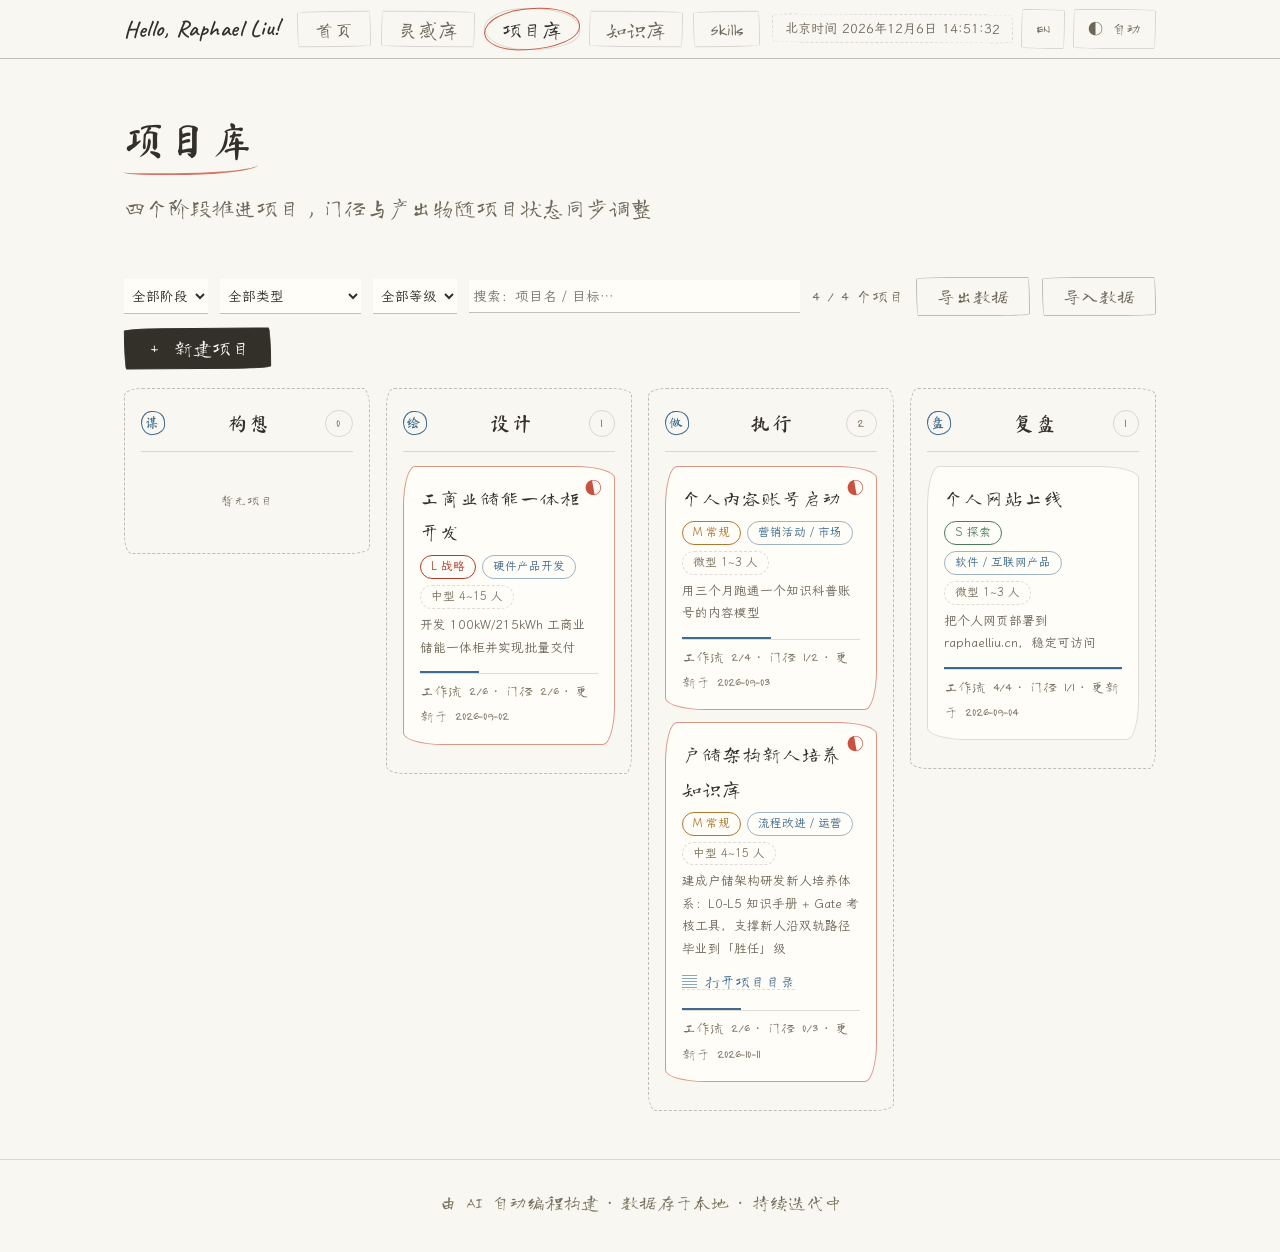
==== commit fe97a4c6: "灵感库新增点赞备档：点赞转入项目库生成创作项目，可迁移技巧自动变为创作步骤" ====
--- a/projects.html
+++ b/projects.html
@@ -508,6 +508,7 @@
         (pendingGates ? ' title="' + esc(pendingGates + L(STR.gateAlert)) + '"' : '') +
         ' onclick="openDetail(\'' + esc(p.id) + '\')" onkeydown="pCardKey(event,\'' + esc(p.id) + '\')">' +
         '<h4>' + esc(p.name) +
+          (p.inspSource ? '<span class="insp-badge">♡ ' + esc(L({ zh: '灵感备档', en: 'From Inspiration' })) + '</span>' : '') +
           (archived ? '<span class="arch-badge">' + esc(L(STR.archivedBadge)) + '</span>' : '') +
         '</h4>' +
         '<div class="p-tags">' +
--- a/assets/style.css
+++ b/assets/style.css
@@ -581,6 +581,14 @@
 #kForm .f-err, .quick-form .f-err { outline: 2px dashed var(--danger); outline-offset: 2px; }
 
 /* ---------- 手动录入折叠表单（灵感库 / Skills 共用） ---------- */
+/* 采集管道更新时间（灵感库页头） */
+.insp-meta {
+  font-family: var(--font-hand);
+  font-size: 13px;
+  color: var(--warn);
+  margin-top: 6px;
+}
+
 .quick-form {
   margin: 0 0 26px;
   padding: 20px 22px;
@@ -724,19 +732,52 @@
 .platform-badge.p-weixin { color: var(--c-knowledge); border-color: rgba(74, 124, 89, .45); }
 .platform-badge.p-zhihu { color: var(--c-projects); border-color: rgba(62, 107, 143, .45); }
 .platform-badge.p-official { color: var(--c-inspiration); border-color: rgba(185, 138, 46, .45); }
+.platform-badge.p-tech { color: var(--c-knowledge); border-color: rgba(74, 124, 89, .45); }
+.platform-badge.p-energy { color: var(--c-projects); border-color: rgba(62, 107, 143, .45); }
+.platform-badge.p-mil { color: var(--danger); border-color: rgba(178, 58, 52, .45); }
+.platform-badge.p-youtube { color: var(--danger); border-color: rgba(178, 58, 52, .45); }
+.platform-badge.p-twitter { color: var(--c-projects); border-color: rgba(62, 107, 143, .45); }
+.platform-badge.p-bilibili { color: #d95f8c; border-color: rgba(217, 95, 140, .45); }
+.platform-badge.p-media { color: var(--text-faint); border-color: rgba(140, 130, 110, .45); }
 .i-domain { font-family: var(--font-hand); font-size: 15px; color: var(--text-faint); }
 .i-card h4 {
   margin-top: 12px; font-size: 16px; font-weight: 400;
   font-family: var(--font-title); letter-spacing: .5px; line-height: 1.55;
 }
-.i-card h4 a { color: var(--text); border-bottom: none; }
-.i-card h4 a:hover { color: var(--accent); }
+.i-card h4 a { color: var(--text); border-bottom: 1.5px dashed var(--border-strong, var(--border)); }
+.i-card h4 a:hover { color: var(--accent); border-bottom-style: solid; }
+
+/* 原文链接胶囊：点击跳转原视频/推文 */
+.i-linkrow { margin: 6px 0 2px; }
+.i-link-chip {
+  display: inline-block;
+  font-family: var(--font-hand); font-size: 13px; line-height: 1.4;
+  color: var(--accent); border: 1.2px dashed var(--accent);
+  border-radius: 255px 15px 225px 15px / 15px 225px 15px 255px;
+  padding: 2px 10px; text-decoration: none;
+}
+.i-link-chip:hover { background: rgba(0, 0, 0, .04); border-bottom-style: solid; }
 .i-card .i-author { margin-top: 4px; font-family: var(--font-hand); font-size: 16px; color: var(--text-dim); }
 .i-metrics {
   display: flex; gap: 14px; margin-top: 10px;
   font-family: var(--font-hand); font-size: 16px; color: var(--text-dim);
+  align-items: center; flex-wrap: wrap;
 }
 .i-metrics span:first-child { color: var(--c-inspiration); }
+/* 点赞备档按钮：红笔手绘小胶囊，点赞后实心 */
+.like-btn {
+  margin-left: auto;
+  font-family: var(--font-hand); font-size: 15px; line-height: 1.5;
+  padding: 0 13px; min-height: 26px; cursor: pointer;
+  color: var(--text-dim); background: none;
+  border: 1.2px solid var(--border-light);
+  border-radius: 255px 15px 225px 15px / 15px 225px 15px 255px;
+  transition: color .15s, border-color .15s, transform .15s;
+  transform: rotate(-.4deg);
+}
+.like-btn:hover { color: var(--accent); border-color: var(--accent); }
+.like-btn.on { color: var(--accent); border-color: var(--accent); }
+.like-btn:active { transform: rotate(-.4deg) scale(.94); }
 .i-summary {
   margin-top: 12px; font-size: 13.5px; color: var(--text);
   background: none;
@@ -944,6 +985,7 @@
 
 /* 深色下少量硬编码颜色的修正 */
 html.dark .platform-badge.p-douyin { color: #d78a99; border-color: rgba(215, 138, 153, .45); }
+html.dark .platform-badge.p-bilibili { color: #e58bb0; border-color: rgba(229, 139, 176, .45); }
 html.dark .i-toggle { border-color: rgba(209, 160, 76, .45); }
 html.dark .btn-danger-ghost { border-color: rgba(221, 115, 100, .4); }
 html.dark .modal-mask { background: rgba(0, 0, 0, .55); }
@@ -1163,6 +1205,13 @@
   color: var(--text-faint); font-family: var(--font-body); vertical-align: 3px;
   white-space: nowrap;
 }
+/* 灵感备档徽章：红笔圈，标识来自灵感库点赞转入的项目 */
+.insp-badge {
+  margin-left: 10px; font-size: 11.5px; padding: 0 10px; line-height: 1.9;
+  border: 1.2px solid var(--accent); border-radius: 999px;
+  color: var(--accent); font-family: var(--font-body); vertical-align: 3px;
+  white-space: nowrap;
+}
 .p-card.p-archived { opacity: .62; }
 .p-card.p-archived:hover { opacity: 1; }
 
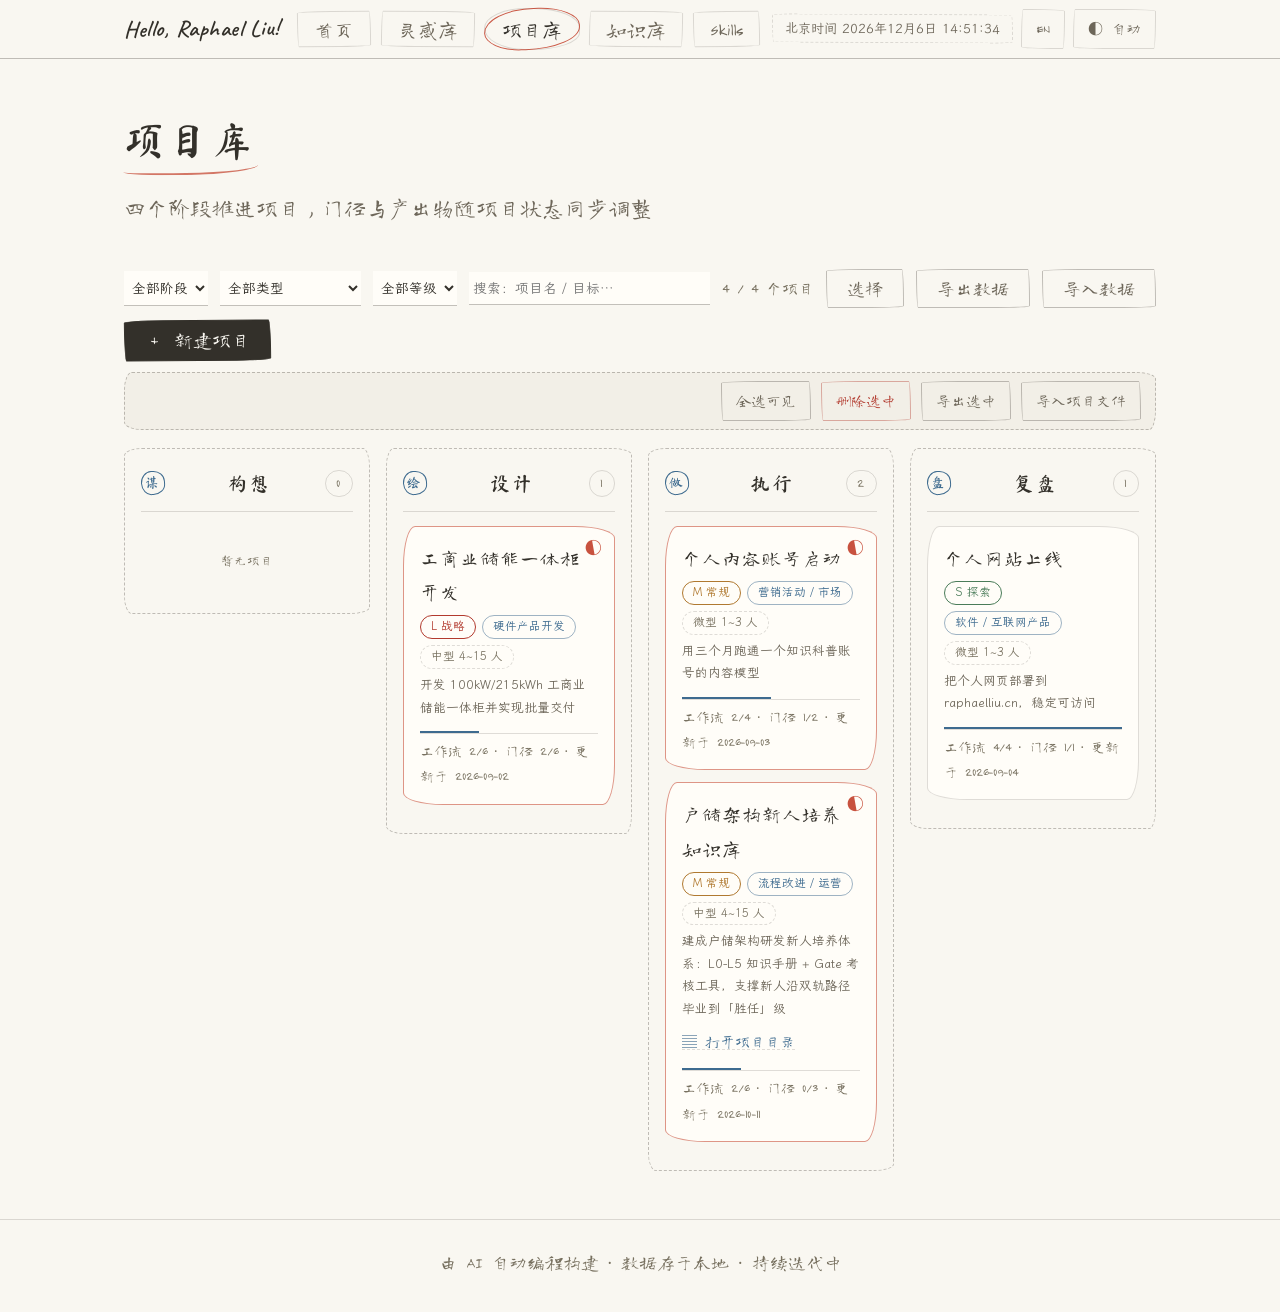
==== commit 2043edb0: "项目库支持点选批量删除/导出/导入；单个项目可导出与导入项目文件" ====
--- a/projects.html
+++ b/projects.html
@@ -31,10 +31,19 @@
       <select id="filterLevel"></select>
       <input type="text" id="searchKw" class="grow" placeholder="搜索：项目名 / 目标…" data-i18n-ph="proj.search.ph">
       <span class="count" id="countInfo"></span>
+      <button type="button" class="btn" id="selectModeBtn"></button>
       <button type="button" class="btn" id="exportLocalBtn"></button>
       <button type="button" class="btn" id="importLocalBtn"></button>
       <input type="file" id="importFile" accept=".json,application/json" style="display:none">
       <button type="button" class="btn btn-primary" id="newProjectBtn"></button>
+    </div>
+
+    <div class="batch-bar" id="batchBar" hidden>
+      <span class="sel-count" id="selCount"></span>
+      <button type="button" class="btn btn-mini" id="selAllBtn"></button>
+      <button type="button" class="btn btn-mini btn-danger-ghost" id="selDeleteBtn"></button>
+      <button type="button" class="btn btn-mini" id="selExportBtn"></button>
+      <button type="button" class="btn btn-mini" id="selImportBtn"></button>
     </div>
 
     <section class="kanban" id="kanban"></section>
@@ -356,7 +365,28 @@
       expLocalEmpty: { zh: '还没有本地项目，暂无可导出的数据', en: 'No local projects to export yet' },
       impLocalOk: { zh: '导入完成（{n} 个项目）', en: 'Imported {n} local project(s)' },
       impLocalBad: { zh: '导入失败：需要本页「导出数据」生成的 JSON 文件', en: 'Import failed: expected the JSON file from Export data' },
-      impConfirm: { zh: '文件中 {n} 个项目与现有项目同 ID，导入会覆盖它们，其余保留。继续？', en: '{n} project(s) share existing IDs and will be overwritten; the rest are kept. Continue?' }
+      impConfirm: { zh: '文件中 {n} 个项目与现有项目同 ID，导入会覆盖它们，其余保留。继续？', en: '{n} project(s) share existing IDs and will be overwritten; the rest are kept. Continue?' },
+      /* 点选与批量操作 */
+      selOn: { zh: '选择', en: 'Select' },
+      selOff: { zh: '取消选择', en: 'Cancel' },
+      selCount: { zh: '已选 {n} 个项目', en: '{n} selected' },
+      selAll: { zh: '全选可见', en: 'Select all' },
+      selClear: { zh: '清空选择', en: 'Clear' },
+      selDelete: { zh: '删除选中', en: 'Delete' },
+      selExport: { zh: '导出选中', en: 'Export' },
+      selNone: { zh: '请先勾选项目', en: 'Select projects first' },
+      selDelConfirm: { zh: '确认删除选中的 {n} 个本地项目？其资料与分析记录一并删除，不可恢复。', en: 'Delete {n} local project(s)? Their files and analysis will be removed permanently.' },
+      selDelDone: { zh: '已删除 {n} 个项目', en: 'Deleted {n} project(s)' },
+      selDelOnlyLocal: { zh: '示例项目来自数据文件，不可删除', en: 'Sample projects come from data files and cannot be deleted' },
+      selReadonly: { zh: '示例项目不可删除，但可以导出', en: 'Sample projects cannot be deleted but can be exported' },
+      selExpOk: { zh: '已导出 {n} 个项目', en: 'Exported {n} project(s)' },
+      /* 单个项目文件 */
+      projExport: { zh: '导出项目文件', en: 'Export project file' },
+      projExportOk: { zh: '项目文件已导出', en: 'Project file exported' },
+      projImport: { zh: '导入项目文件', en: 'Import project file' },
+      projImportHint: { zh: '可导入本页导出的项目文件（.json）；也可作为资料附加到当前项目', en: 'Import a project file (.json) exported from this page, or attach it to this project as a file' },
+      projImportOk: { zh: '项目文件已导入（{n} 个项目）', en: 'Project file imported ({n} project(s))' },
+      projFileAttached: { zh: '文件已附加到当前项目', en: 'File attached to this project' }
     };
 
     /* =========================================================
@@ -474,6 +504,11 @@
       document.getElementById('exportLocalBtn').textContent = L(STR.expLocal);
       document.getElementById('importLocalBtn').textContent = L(STR.impLocal);
       document.getElementById('newProjectBtn').textContent = L(STR.newProject);
+      document.getElementById('selectModeBtn').textContent = L(selectMode ? STR.selOff : STR.selOn);
+      document.getElementById('selAllBtn').textContent = L(STR.selAll);
+      document.getElementById('selDeleteBtn').textContent = L(STR.selDelete);
+      document.getElementById('selExportBtn').textContent = L(STR.selExport);
+      document.getElementById('selImportBtn').textContent = L(STR.projImport);
       ['filterStage', 'filterType', 'filterLevel'].forEach(function (id, i) {
         document.getElementById(id).value = keep[i];
       });
@@ -503,10 +538,19 @@
       var pendingGates = (p.gates || []).filter(function (g) { return g.status === '待审'; }).length;
       var pct = total ? Math.round(done / total * 100) : 0;
       var local = isLocal(p) && !archived;
-      return '<div class="p-card' + (archived ? ' p-archived' : '') + (pendingGates ? ' p-gate-alert' : '') + '"' +
+      var editable = isLocal(p);
+      var isSel = !!selected[p.id];
+      return '<div class="p-card' + (archived ? ' p-archived' : '') + (pendingGates ? ' p-gate-alert' : '') +
+        (isSel ? ' p-selected' : '') + (selectMode && !editable ? ' p-noselect' : '') + '"' +
         ' role="button" tabindex="0"' +
         (pendingGates ? ' title="' + esc(pendingGates + L(STR.gateAlert)) + '"' : '') +
-        ' onclick="openDetail(\'' + esc(p.id) + '\')" onkeydown="pCardKey(event,\'' + esc(p.id) + '\')">' +
+        ' onclick="pCardClick(event,\'' + esc(p.id) + '\')" onkeydown="pCardKey(event,\'' + esc(p.id) + '\')">' +
+        (selectMode
+          ? '<label class="p-check" onclick="event.stopPropagation()">' +
+              '<input type="checkbox"' + (isSel ? ' checked' : '') + (editable ? '' : ' disabled') +
+              ' onchange="toggleSelect(\'' + esc(p.id) + '\')" aria-label="' + esc(L(STR.selOn)) + '">' +
+            '</label>'
+          : '') +
         '<h4>' + esc(p.name) +
           (p.inspSource ? '<span class="insp-badge">♡ ' + esc(L({ zh: '灵感备档', en: 'From Inspiration' })) + '</span>' : '') +
           (archived ? '<span class="arch-badge">' + esc(L(STR.archivedBadge)) + '</span>' : '') +
@@ -570,6 +614,120 @@
       }).join('');
 
       renderArchived(list, all);
+      updateBatchBar();
+    }
+
+    /* =========================================================
+     * 点选模式：勾选 → 删除 / 导出
+     * ========================================================= */
+    var selectMode = false;
+    var selected = {};
+
+    function selectedIds() { return Object.keys(selected).filter(function (id) { return selected[id]; }); }
+
+    function updateBatchBar() {
+      var bar = document.getElementById('batchBar');
+      if (!selectMode) { bar.hidden = true; return; }
+      var locals = loadLocal().map(function (p) { return p.id; });
+      Object.keys(selected).forEach(function (id) { /* 项目已不存在则移除勾选 */
+        if (locals.indexOf(id) < 0) delete selected[id];
+      });
+      bar.hidden = false;
+      document.getElementById('selCount').textContent = L(STR.selCount).replace('{n}', selectedIds().length);
+    }
+
+    function toggleSelectMode() {
+      selectMode = !selectMode;
+      if (!selectMode) selected = {};
+      document.getElementById('selectModeBtn').textContent = L(selectMode ? STR.selOff : STR.selOn);
+      renderBoard();
+    }
+
+    function toggleSelect(id) {
+      if (!isLocal(findProject(id) || {})) { toast(L(STR.selReadonly)); return; }
+      if (selected[id]) delete selected[id]; else selected[id] = true;
+      renderBoard();
+    }
+
+    function selectAllVisible() {
+      var kw = document.getElementById('searchKw').value.trim().toLowerCase();
+      var fs = document.getElementById('filterStage').value;
+      var ft = document.getElementById('filterType').value;
+      var fl = document.getElementById('filterLevel').value;
+      var ids = loadLocal().filter(function (p) {
+        if (fs && p.stage !== fs) return false;
+        if (ft && p.type !== ft) return false;
+        if (fl && p.level !== fl) return false;
+        if (kw) {
+          var text = ((p.name || '') + ' ' + (p.goal || '')).toLowerCase();
+          if (text.indexOf(kw) < 0) return false;
+        }
+        return true;
+      }).map(function (p) { return p.id; });
+      if (ids.every(function (id) { return selected[id]; })) {
+        ids.forEach(function (id) { delete selected[id]; });
+      } else {
+        ids.forEach(function (id) { selected[id] = true; });
+      }
+      renderBoard();
+    }
+
+    function deleteProjects(ids) {
+      var locals = loadLocal();
+      var files = lsGet(LS_FILES, {});
+      var ai = lsGet(LS_AI, {});
+      ids.forEach(function (id) { delete files[id]; delete ai[id]; });
+      saveLocal(locals.filter(function (p) { return ids.indexOf(p.id) < 0; }));
+      lsSet(LS_FILES, files);
+      lsSet(LS_AI, ai);
+      /* 灵感备档项目被删时，同步清掉灵感库的点赞快照，避免出现“已赞但无备档” */
+      var liked = lsGet('rl_insp_liked_v1', []);
+      if (Array.isArray(liked) && liked.length) {
+        var keep = liked.filter(function (x) {
+          return ids.indexOf('local-insp-' + x.id) < 0;
+        });
+        if (keep.length !== liked.length) lsSet('rl_insp_liked_v1', keep);
+      }
+      if (detailId && ids.indexOf(detailId) >= 0) closeDetail();
+    }
+
+    function deleteSelected() {
+      var ids = selectedIds();
+      if (!ids.length) { toast(L(STR.selNone)); return; }
+      if (!window.confirm(L(STR.selDelConfirm).replace('{n}', ids.length))) return;
+      deleteProjects(ids);
+      selected = {};
+      renderBoard();
+      toast(L(STR.selDelDone).replace('{n}', ids.length));
+    }
+
+    function exportSelected() {
+      var ids = selectedIds();
+      if (!ids.length) { toast(L(STR.selNone)); return; }
+      var locals = loadLocal();
+      var projs = locals.filter(function (p) { return ids.indexOf(p.id) >= 0; });
+      if (!projs.length) { toast(L(STR.selNone)); return; }
+      var allFiles = lsGet(LS_FILES, {});
+      var allAi = lsGet(LS_AI, {});
+      var files = {}, analysis = {};
+      projs.forEach(function (p) {
+        if (allFiles[p.id]) files[p.id] = allFiles[p.id];
+        if (allAi[p.id]) analysis[p.id] = allAi[p.id];
+      });
+      downloadText('项目库选中-' + today() + '.json', JSON.stringify({
+        app: 'raphaelliu-projects', version: 1, exportedAt: nowStr(),
+        projects: projs, files: files, analysis: analysis
+      }, null, 2));
+      toast(L(STR.selExpOk).replace('{n}', projs.length));
+    }
+
+    function pCardClick(e, id) {
+      if (selectMode) {
+        e.preventDefault();
+        toggleSelect(id);
+        return;
+      }
+      openDetail(id);
     }
 
     function renderArchived(activeList, all) {
@@ -972,10 +1130,14 @@
             }).join('') + '</div>'
           : '<p class="files-empty">' + esc(L(STR.noFiles)) + '</p>') +
         (local
-          ? '<div class="rv-input" style="margin-top:10px">' +
+          ? '<div class="rv-input" style="margin-top:10px;display:flex;flex-wrap:wrap;gap:8px;align-items:center">' +
             '<label class="btn upload-label">' + esc(L(STR.uploadBtn)) +
             '<input type="file" id="fileInput" multiple style="display:none"></label>' +
-          '</div>'
+            '<label class="btn upload-label">' + esc(L(STR.projImport)) +
+            '<input type="file" id="projFileInput" accept=".json,application/json" style="display:none"></label>' +
+            '<button type="button" class="btn" onclick="exportOneProject(\'' + esc(p.id) + '\')">' + esc(L(STR.projExport)) + '</button>' +
+            '</div>' +
+            '<p class="files-hint">' + esc(L(STR.projImportHint)) + '</p>'
           : '<p class="files-hint">' + esc(L(STR.archExample)) + '</p>') +
         '</div>';
 
@@ -1055,6 +1217,11 @@
       var fi = document.getElementById('fileInput');
       if (fi) fi.addEventListener('change', function () {
         if (this.files.length) registerFiles(p.id, this.files);
+      });
+      var pfi = document.getElementById('projFileInput');
+      if (pfi) pfi.addEventListener('change', function () {
+        if (this.files.length) importProjectFileInto(p.id, this.files[0]);
+        this.value = '';
       });
       var dvlAdd = document.getElementById('dvlAddBtn');
       if (dvlAdd) dvlAdd.addEventListener('click', function () { addDvlRow(); });
@@ -1308,35 +1475,100 @@
       toast(L(STR.expLocalOk).replace('{n}', locals.length));
     }
 
+    /* 统一导入：支持整库备份（projects 数组）、项目数组、单个项目文件三种格式 */
+    function normalizeImported(data) {
+      var list = [];
+      if (Array.isArray(data)) list = data;
+      else if (data && Array.isArray(data.projects)) list = data.projects;
+      else if (data && (data.id || data.name)) list = [data];
+      var stamp = Date.now().toString(36);
+      var out = [];
+      list.forEach(function (p, i) {
+        if (!p || typeof p !== 'object' || !(p.name || p.id)) return;
+        var q = JSON.parse(JSON.stringify(p));
+        /* 数据文件里的示例项目 ID 不带 local-，导入后必须换成本地 ID，否则会被当作只读示例 */
+        if (!/^local-/.test(String(q.id || ''))) q.id = 'local-imp-' + stamp + '-' + i;
+        q.name = String(q.name || q.id).slice(0, 80);
+        if (STAGES.indexOf(q.stage) < 0) q.stage = '构想';
+        q.archived = !!q.archived;
+        q.updatedAt = q.updatedAt || today();
+        out.push(q);
+      });
+      return out;
+    }
+
+    function mergeImported(incoming, extraFiles, extraAi) {
+      var current = lsGet(LS_PROJ, []);
+      var dup = incoming.filter(function (q) {
+        return current.some(function (p) { return p.id === q.id; });
+      }).length;
+      if (dup && !window.confirm(L(STR.impConfirm).replace('{n}', dup))) return 0;
+      var merged = current.filter(function (p) {
+        return !incoming.some(function (q) { return q.id === p.id; });
+      });
+      lsSet(LS_PROJ, incoming.concat(merged));
+      if (extraFiles && typeof extraFiles === 'object') {
+        var fs2 = lsGet(LS_FILES, {});
+        Object.keys(extraFiles).forEach(function (k) { fs2[k] = extraFiles[k]; });
+        lsSet(LS_FILES, fs2);
+      }
+      if (extraAi && typeof extraAi === 'object') {
+        var ai = lsGet(LS_AI, {});
+        Object.keys(extraAi).forEach(function (k) { ai[k] = extraAi[k]; });
+        lsSet(LS_AI, ai);
+      }
+      renderBoard();
+      return incoming.length;
+    }
+
     function importLocalData(file) {
       var reader = new FileReader();
       reader.onload = function () {
         var data = null;
         try { data = JSON.parse(String(reader.result || '')); } catch (e) {}
-        if (!data || !Array.isArray(data.projects)) { toast(L(STR.impLocalBad)); return; }
-        var incoming = data.projects.filter(function (p) { return p && /^local-/.test(String(p.id || '')); });
+        var incoming = data ? normalizeImported(data) : [];
         if (!incoming.length) { toast(L(STR.impLocalBad)); return; }
-        var current = lsGet(LS_PROJ, []);
-        var dup = incoming.filter(function (q) {
-          return current.some(function (p) { return p.id === q.id; });
-        }).length;
-        if (dup && !window.confirm(L(STR.impConfirm).replace('{n}', dup))) return;
-        var merged = current.filter(function (p) {
-          return !incoming.some(function (q) { return q.id === p.id; });
-        });
-        lsSet(LS_PROJ, incoming.concat(merged));
-        if (data.files && typeof data.files === 'object') {
-          var fs2 = lsGet(LS_FILES, {});
-          Object.keys(data.files).forEach(function (k) { fs2[k] = data.files[k]; });
-          lsSet(LS_FILES, fs2);
+        var n = mergeImported(incoming, data.files, data.analysis);
+        if (n) toast(L(STR.impLocalOk).replace('{n}', n));
+      };
+      reader.readAsText(file);
+    }
+
+    /* 单个项目：导出为独立项目文件（含资料与分析记录） */
+    function exportOneProject(id) {
+      var p = findProject(id);
+      if (!p) return;
+      var files = {}, analysis = {};
+      var f = filesOf(id);
+      var a = analysisOf(id);
+      if (f.length) files[id] = f;
+      if (a.length) analysis[id] = a;
+      downloadText(String(p.name || 'project') + '-项目文件-' + today() + '.json', JSON.stringify({
+        app: 'raphaelliu-projects', version: 1, exportedAt: nowStr(),
+        projects: [p], files: files, analysis: analysis
+      }, null, 2));
+      toast(L(STR.projExportOk));
+    }
+
+    /* 在项目详情里导入项目文件：是项目 JSON 就入库，其他文件当作资料附加 */
+    function importProjectFileInto(pid, file) {
+      var reader = new FileReader();
+      reader.onload = function () {
+        var data = null;
+        try { data = JSON.parse(String(reader.result || '')); } catch (e) {}
+        var incoming = data ? normalizeImported(data) : [];
+        if (!incoming.length) {
+          registerFiles(pid, [file]);
+          return;
         }
-        if (data.analysis && typeof data.analysis === 'object') {
-          var ai = lsGet(LS_AI, {});
-          Object.keys(data.analysis).forEach(function (k) { ai[k] = data.analysis[k]; });
-          lsSet(LS_AI, ai);
-        }
-        renderBoard();
-        toast(L(STR.impLocalOk).replace('{n}', incoming.length));
+        var n = mergeImported(
+          incoming,
+          (data.files && typeof data.files === 'object') ? data.files : null,
+          (data.analysis && typeof data.analysis === 'object') ? data.analysis : null
+        );
+        if (!n) return;
+        refreshDetail(pid);
+        toast(L(STR.projImportOk).replace('{n}', n));
       };
       reader.readAsText(file);
     }
@@ -1366,6 +1598,13 @@
       if (this.files.length) importLocalData(this.files[0]);
       this.value = '';
     });
+    document.getElementById('selectModeBtn').addEventListener('click', toggleSelectMode);
+    document.getElementById('selAllBtn').addEventListener('click', selectAllVisible);
+    document.getElementById('selDeleteBtn').addEventListener('click', deleteSelected);
+    document.getElementById('selExportBtn').addEventListener('click', exportSelected);
+    document.getElementById('selImportBtn').addEventListener('click', function () {
+      document.getElementById('importFile').click();
+    });
     document.addEventListener('keydown', function (e) {
       if (e.key === 'Escape') { closeDetail(); closeWizard(); }
     });
@@ -1384,6 +1623,9 @@
     window.gateKey = gateKey;
     window.cycleStepStatus = cycleStepStatus;
     window.copyProjLink = copyProjLink;
+    window.pCardClick = pCardClick;
+    window.toggleSelect = toggleSelect;
+    window.exportOneProject = exportOneProject;
 
     buildFilters();
     renderBoard();
--- a/assets/style.css
+++ b/assets/style.css
@@ -423,8 +423,41 @@
 .btn-danger-ghost { color: var(--danger); border-color: rgba(178, 58, 46, .4); }
 .btn-danger-ghost:hover { border-color: var(--danger); color: var(--danger); }
 
+/* 赛道分类抬头（灵感库）：独立一行手绘 tab，选中态红笔圈 */
+.track-row {
+  display: flex;
+  flex-wrap: wrap;
+  gap: 10px;
+  margin: 20px 0 0;
+}
+.track-tab {
+  position: relative;
+  font-family: var(--font-hand);
+  font-size: 17px;
+  color: var(--text-dim);
+  background: none;
+  border: 1.5px solid var(--border-light);
+  border-radius: 255px 15px 225px 15px / 15px 225px 15px 255px;
+  padding: 4px 20px;
+  cursor: pointer;
+}
+.track-tab:nth-child(even) { border-radius: 15px 225px 15px 255px / 255px 15px 225px 15px; transform: rotate(.3deg); }
+.track-tab:nth-child(odd) { transform: rotate(-.3deg); }
+.track-tab:hover { color: var(--text); border-color: var(--text-dim); }
+.track-tab.on { color: var(--text); border-color: transparent; }
+.track-tab.on::after {
+  content: "";
+  position: absolute;
+  inset: -4px -3px;
+  border: 1.8px solid var(--accent);
+  border-radius: 55% 45% 60% 40% / 60% 45% 55% 45%;
+  transform: rotate(-1.5deg);
+  opacity: .85;
+  pointer-events: none;
+}
+
 /* 工具条 */
-.toolbar { display: flex; flex-wrap: wrap; gap: 12px; align-items: center; margin: 22px 0 20px; }
+.toolbar { display: flex; flex-wrap: wrap; gap: 12px; align-items: center; margin: 14px 0 20px; }
 .toolbar select, .toolbar input { width: auto; font-size: 13.5px; padding: 8px 4px; font-family: var(--font-body); }
 .toolbar .grow { flex: 1; min-width: 180px; }
 .toolbar input.grow { width: 100%; }
@@ -435,6 +468,32 @@
   margin-left: auto;
   white-space: nowrap;
 }
+
+/* 批量操作条（点选模式） */
+.batch-bar {
+  display: flex; flex-wrap: wrap; gap: 10px; align-items: center;
+  margin: -8px 0 18px; padding: 8px 14px;
+  border: 1.2px dashed var(--border);
+  border-radius: var(--wob-b);
+  background: var(--bg-elevated);
+}
+.batch-bar .sel-count {
+  margin-right: auto;
+  font-family: var(--font-hand); font-size: 16px;
+  color: var(--text-dim);
+}
+/* 卡片左上角勾选框 */
+.p-check { display: flex; align-items: center; gap: 6px; margin-bottom: 6px; }
+.p-check input { width: 17px; height: 17px; accent-color: var(--accent); cursor: pointer; }
+.p-card.p-selected { border-color: var(--c-projects); }
+.p-card.p-selected::before {
+  content: ""; position: absolute; inset: -3px -2px;
+  border: 1.8px solid var(--c-projects);
+  border-radius: 55% 45% 60% 40% / 60% 45% 55% 45%;
+  transform: rotate(-1deg); opacity: .6; pointer-events: none;
+}
+.p-card.p-selected { position: relative; }
+.p-card.p-noselect { opacity: .5; }
 
 /* ---------- 知识卡片（墨线框 + 左侧竖线的五栏） ---------- */
 .card-list { display: flex; flex-direction: column; gap: 20px; padding-bottom: 48px; }
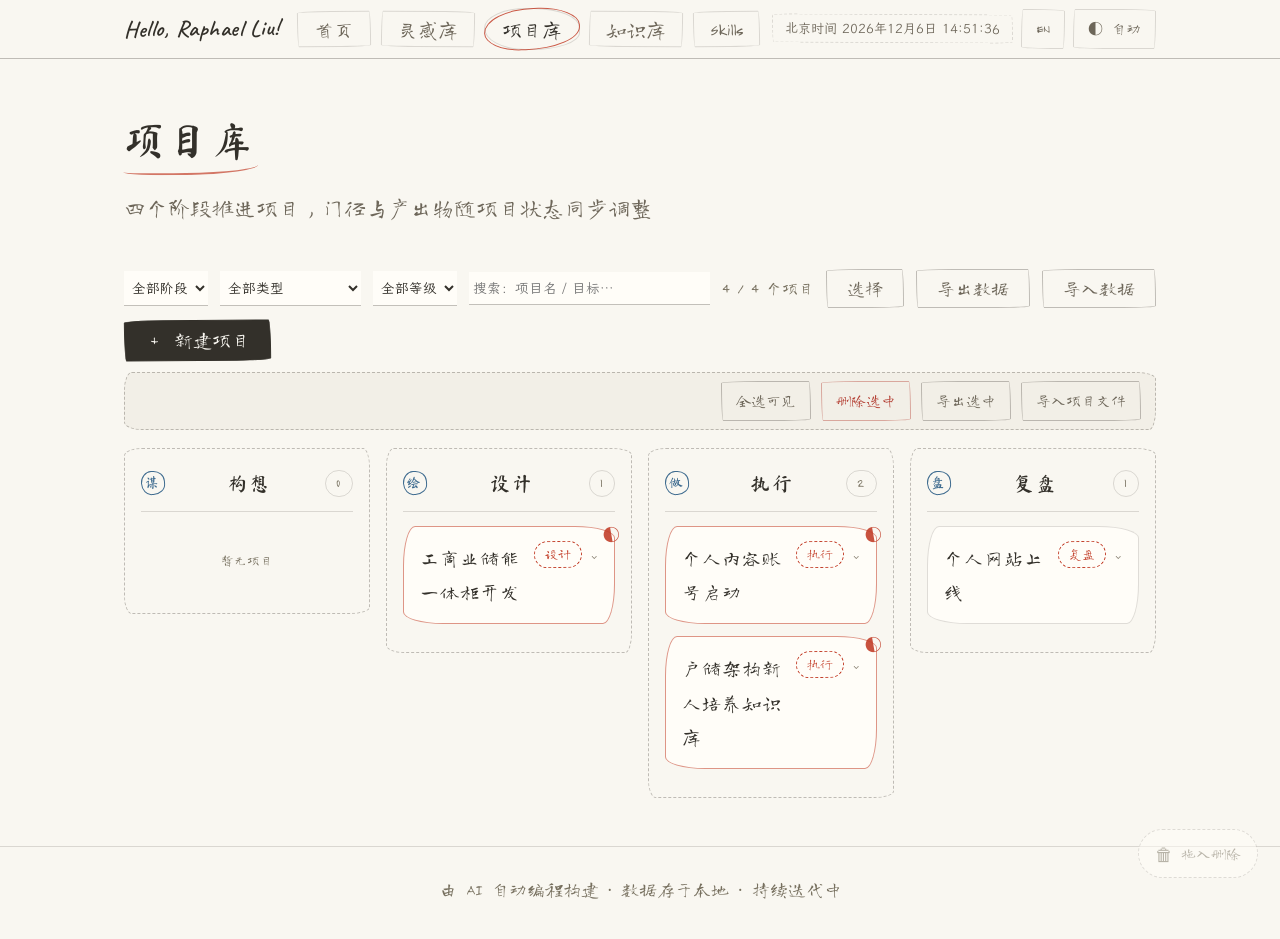
==== commit 3481a478: "项目库交互改造：卡片默认折叠、拖动改阶段、拖入垃圾桶删除" ====
--- a/projects.html
+++ b/projects.html
@@ -62,6 +62,11 @@
   </main>
 
   <div id="footer"></div>
+  <!-- 垃圾桶：把项目卡片拖进来即删除（仅本地项目） -->
+  <div class="trash-bin" id="trashBin" ondragover="trashOver(event)" ondragleave="trashLeave(event)" ondrop="trashDrop(event)">
+    <span class="trash-ico" aria-hidden="true">🗑</span>
+    <span id="trashHint"></span>
+  </div>
   <div class="toast" id="toast" role="status" aria-live="polite"></div>
 
   <!-- 立项向导弹窗 -->
@@ -344,6 +349,11 @@
       aiStageMap: { zh: '当前处于{st}阶段，进度 {d}/{t} 步。', en: 'Now in {st}, {d}/{t} steps done.' },
       gateNote: { zh: '不可逆动作（开模 / 上线 / 对外发布）前，先过对应门径。', en: 'Before any irreversible action (tooling / go-live / publishing), pass its gate first.' },
       stageMoved: { zh: '阶段已调整为「{s}」', en: 'Stage set to "{s}"' },
+      openDetail: { zh: '查看详情', en: 'Open details' },
+      dragReadonly: { zh: '示例项目不可拖动或删除', en: 'Sample projects cannot be dragged or deleted' },
+      dragDelConfirm: { zh: '把项目「{n}」拖进垃圾桶，确认删除？', en: 'Delete project "{n}"?' },
+      dragDelDone: { zh: '已删除「{n}」', en: 'Deleted "{n}"' },
+      trashHint: { zh: '拖入删除', en: 'Drop to delete' },
       wzStage: { zh: '起始阶段', en: 'Starting stage' },
       gateHint: { zh: '点选门径行可切换状态：通过 → 待审 → 未到', en: 'Click a gate to cycle its status: PASS → HOLD → N/A' },
       gateMoved: { zh: '门径状态已更新', en: 'Gate status updated' },
@@ -404,7 +414,10 @@
         alert(getLang() === 'en' ? 'localStorage quota exceeded' : '浏览器存储已满，请删除部分资料后重试');
       }
     }
-    function loadLocal() { return lsGet(LS_PROJ, []); }
+    function loadLocal() {
+      var v = lsGet(LS_PROJ, []);
+      return Array.isArray(v) ? v : [];
+    }
     function saveLocal(a) { lsSet(LS_PROJ, a); }
     function allProjects() { return getData('projects').concat(loadLocal()); }
     function isLocal(p) { return /^local-/.test(p.id); }
@@ -509,6 +522,7 @@
       document.getElementById('selDeleteBtn').textContent = L(STR.selDelete);
       document.getElementById('selExportBtn').textContent = L(STR.selExport);
       document.getElementById('selImportBtn').textContent = L(STR.projImport);
+      document.getElementById('trashHint').textContent = L(STR.trashHint);
       ['filterStage', 'filterType', 'filterLevel'].forEach(function (id, i) {
         document.getElementById(id).value = keep[i];
       });
@@ -540,42 +554,53 @@
       var local = isLocal(p) && !archived;
       var editable = isLocal(p);
       var isSel = !!selected[p.id];
+      var canDrag = local && !selectMode;
       return '<div class="p-card' + (archived ? ' p-archived' : '') + (pendingGates ? ' p-gate-alert' : '') +
         (isSel ? ' p-selected' : '') + (selectMode && !editable ? ' p-noselect' : '') + '"' +
-        ' role="button" tabindex="0"' +
+        (canDrag ? ' draggable="true"' : '') +
+        ' role="button" tabindex="0" aria-expanded="false"' +
         (pendingGates ? ' title="' + esc(pendingGates + L(STR.gateAlert)) + '"' : '') +
-        ' onclick="pCardClick(event,\'' + esc(p.id) + '\')" onkeydown="pCardKey(event,\'' + esc(p.id) + '\')">' +
+        ' onclick="pCardClick(event,\'' + esc(p.id) + '\')" onkeydown="pCardKey(event,\'' + esc(p.id) + '\')"' +
+        (canDrag ? ' ondragstart="pDragStart(event,\'' + esc(p.id) + '\')" ondragend="pDragEnd(event)"' : '') + '>' +
         (selectMode
           ? '<label class="p-check" onclick="event.stopPropagation()">' +
               '<input type="checkbox"' + (isSel ? ' checked' : '') + (editable ? '' : ' disabled') +
               ' onchange="toggleSelect(\'' + esc(p.id) + '\')" aria-label="' + esc(L(STR.selOn)) + '">' +
             '</label>'
           : '') +
-        '<h4>' + esc(p.name) +
-          (p.inspSource ? '<span class="insp-badge">♡ ' + esc(L({ zh: '灵感备档', en: 'From Inspiration' })) + '</span>' : '') +
-          (archived ? '<span class="arch-badge">' + esc(L(STR.archivedBadge)) + '</span>' : '') +
-        '</h4>' +
-        '<div class="p-tags">' +
-          '<span class="level-badge lvl-' + esc(p.level || 'M') + '">' + esc(L((LEVELS[p.level] || LEVELS.M).name)) + '</span>' +
-          (p.type && TYPES[p.type] ? '<span class="type-badge">' + esc(L(TYPES[p.type].name)) + '</span>' : '') +
-          (p.scale && SCALES[p.scale] ? '<span class="scale-badge">' + esc(L(SCALES[p.scale])) + '</span>' : '') +
+        '<div class="p-head">' +
+          '<h4>' + esc(p.name) +
+            (p.inspSource ? '<span class="insp-badge">♡ ' + esc(L({ zh: '灵感备档', en: 'From Inspiration' })) + '</span>' : '') +
+            (archived ? '<span class="arch-badge">' + esc(L(STR.archivedBadge)) + '</span>' : '') +
+          '</h4>' +
+          (!archived && p.stage ? '<span class="p-state">' + esc(stageLabel(p.stage)) + '</span>' : '') +
+          '<span class="p-caret" aria-hidden="true">⌄</span>' +
         '</div>' +
-        '<div class="p-goal">' + esc(p.goal || L(STR.noGoal)) + '</div>' +
-        (p.link
-          ? '<div class="p-link-row"><a href="' + esc(fileHref(p.link)) + '" target="_blank" rel="noopener" onclick="event.stopPropagation()">▤ ' + esc(L(STR.linkOpen)) + '</a></div>'
-          : '') +
-        (local
-          ? '<div class="p-stage-pick" onclick="event.stopPropagation()">' +
-            STAGES.map(function (s) {
-              return '<button type="button" class="st-chip' + (p.stage === s ? ' on' : '') + '" onclick="setProjectStage(\'' + esc(p.id) + '\',\'' + s + '\')">' + esc(stageLabel(s)) + '</button>';
-            }).join('') + '</div>'
-          : '') +
-        (total
-          ? '<div class="p-progress"><i style="width:' + pct + '%"></i></div>' +
-            '<div class="p-progress-text">' + esc(L(STR.wfPrefix)) + done + '/' + total +
-              (gTotal ? esc(L(STR.gatesPassed)) + gDone + '/' + gTotal : '') +
-              ' · ' + esc(L(STR.updated)) + esc(p.updatedAt || '-') + '</div>'
-          : '<div class="p-progress-text">' + esc(L(STR.updated)) + esc(p.updatedAt || '-') + '</div>') +
+        '<div class="p-body">' +
+          '<div class="p-tags">' +
+            '<span class="level-badge lvl-' + esc(p.level || 'M') + '">' + esc(L((LEVELS[p.level] || LEVELS.M).name)) + '</span>' +
+            (p.type && TYPES[p.type] ? '<span class="type-badge">' + esc(L(TYPES[p.type].name)) + '</span>' : '') +
+            (p.scale && SCALES[p.scale] ? '<span class="scale-badge">' + esc(L(SCALES[p.scale])) + '</span>' : '') +
+          '</div>' +
+          '<div class="p-goal">' + esc(p.goal || L(STR.noGoal)) + '</div>' +
+          (p.link
+            ? '<div class="p-link-row"><a href="' + esc(fileHref(p.link)) + '" target="_blank" rel="noopener" onclick="event.stopPropagation()">▤ ' + esc(L(STR.linkOpen)) + '</a></div>'
+            : '') +
+          (local
+            ? '<div class="p-stage-pick" onclick="event.stopPropagation()">' +
+              STAGES.map(function (s) {
+                return '<button type="button" class="st-chip' + (p.stage === s ? ' on' : '') + '" onclick="setProjectStage(\'' + esc(p.id) + '\',\'' + s + '\')">' + esc(stageLabel(s)) + '</button>';
+              }).join('') + '</div>'
+            : '') +
+          (total
+            ? '<div class="p-progress"><i style="width:' + pct + '%"></i></div>' +
+              '<div class="p-progress-text">' + esc(L(STR.wfPrefix)) + done + '/' + total +
+                (gTotal ? esc(L(STR.gatesPassed)) + gDone + '/' + gTotal : '') +
+                ' · ' + esc(L(STR.updated)) + esc(p.updatedAt || '-') + '</div>'
+            : '<div class="p-progress-text">' + esc(L(STR.updated)) + esc(p.updatedAt || '-') + '</div>') +
+          '<button type="button" class="p-detail-btn" onclick="event.stopPropagation();openDetail(\'' + esc(p.id) + '\')">' +
+            esc(L(STR.openDetail)) + ' →</button>' +
+        '</div>' +
       '</div>';
     }
 
@@ -604,7 +629,8 @@
       var showStages = fs ? [fs] : STAGES;
       document.getElementById('kanban').innerHTML = showStages.map(function (stage) {
         var col = list.filter(function (p) { return p.stage === stage; });
-        return '<div class="kanban-col">' +
+        return '<div class="kanban-col" ondragover="pColOver(event,this)" ondragleave="pColLeave(event,this)"' +
+          ' ondrop="pColDrop(event,this,\'' + stage + '\')">' +
           '<h3>' + ((STAGE_ICONS[stage] || '') ? '<span class="stage-mark">' + STAGE_ICONS[stage] + '</span>' : '') + stageLabel(stage) +
             '<span class="col-count">' + col.length + '</span></h3>' +
           (col.length
@@ -727,7 +753,108 @@
         toggleSelect(id);
         return;
       }
-      openDetail(id);
+      if (Date.now() - lastDragEnd < 300) { e.preventDefault(); return; }
+      if (e.target.closest('.p-body')) return;
+      toggleCard(e.currentTarget);
+    }
+
+    function toggleCard(card) {
+      if (!card) return;
+      var open = !card.classList.contains('open');
+      card.classList.toggle('open', open);
+      card.setAttribute('aria-expanded', open ? 'true' : 'false');
+    }
+
+    /* ---------- 拖动：改阶段 / 拖进垃圾桶删除（仅本地项目） ---------- */
+    var draggingId = null;
+    var lastDragEnd = 0;
+
+    function pDragStart(e, id) {
+      var p = findProject(id);
+      if (!p || !isLocal(p) || selectMode) {
+        e.preventDefault();
+        if (!isLocal(p || {})) toast(L(STR.dragReadonly));
+        return;
+      }
+      draggingId = id;
+      e.dataTransfer.effectAllowed = 'move';
+      e.dataTransfer.setData('text/plain', id);
+      e.currentTarget.classList.add('p-dragging');
+      document.body.classList.add('p-dragging');
+    }
+
+    function pDragEnd(e) {
+      if (e.currentTarget) e.currentTarget.classList.remove('p-dragging');
+      endDrag();
+    }
+
+    function endDrag() {
+      clearDropHints();
+      document.body.classList.remove('p-dragging');
+      draggingId = null;
+      lastDragEnd = Date.now();
+    }
+
+    function clearDropHints() {
+      Array.prototype.forEach.call(document.querySelectorAll('.kanban-col.drop-hint'), function (el) {
+        el.classList.remove('drop-hint');
+      });
+      var bin = document.getElementById('trashBin');
+      if (bin) bin.classList.remove('over');
+    }
+
+    function pColOver(e, col) {
+      if (!draggingId) return;
+      e.preventDefault();
+      e.dataTransfer.dropEffect = 'move';
+      Array.prototype.forEach.call(document.querySelectorAll('.kanban-col.drop-hint'), function (el) {
+        if (el !== col) el.classList.remove('drop-hint');
+      });
+      col.classList.add('drop-hint');
+    }
+
+    function pColLeave(e, col) {
+      if (e.relatedTarget && col.contains(e.relatedTarget)) return;
+      col.classList.remove('drop-hint');
+    }
+
+    function pColDrop(e, col, stage) {
+      e.preventDefault();
+      var id = draggingId;
+      endDrag();
+      if (!id) return;
+      var p = findProject(id);
+      if (!p || !isLocal(p)) { toast(L(STR.dragReadonly)); return; }
+      if (p.stage === stage) return;
+      setProjectStage(id, stage);
+    }
+
+    function trashOver(e) {
+      if (!draggingId) return;
+      e.preventDefault();
+      e.dataTransfer.dropEffect = 'move';
+      document.getElementById('trashBin').classList.add('over');
+    }
+
+    function trashLeave(e) {
+      var bin = document.getElementById('trashBin');
+      if (e.relatedTarget && bin.contains(e.relatedTarget)) return;
+      bin.classList.remove('over');
+    }
+
+    function trashDrop(e) {
+      e.preventDefault();
+      var id = draggingId;
+      endDrag();
+      if (!id) return;
+      var p = findProject(id);
+      if (!p) return;
+      if (!isLocal(p)) { toast(L(STR.dragReadonly)); return; }
+      if (!window.confirm(L(STR.dragDelConfirm).replace('{n}', p.name))) return;
+      deleteProjects([id]);
+      if (selected[id]) delete selected[id];
+      renderBoard();
+      toast(L(STR.dragDelDone).replace('{n}', p.name));
     }
 
     function renderArchived(activeList, all) {
@@ -1300,7 +1427,7 @@
 
     function pCardKey(e, pid) {
       if (e.target !== e.currentTarget) return;
-      if (e.key === 'Enter' || e.key === ' ') { e.preventDefault(); openDetail(pid); }
+      if (e.key === 'Enter' || e.key === ' ') { e.preventDefault(); toggleCard(e.currentTarget); }
     }
     function stepKey(e, pid, idx) {
       if (e.key === 'Enter' || e.key === ' ') { e.preventDefault(); cycleStepStatus(pid, idx); }
--- a/assets/style.css
+++ b/assets/style.css
@@ -919,7 +919,7 @@
 /* 门径待审：卡片右上角红笔标记 */
 .p-gate-alert { position: relative; border-color: rgba(195, 64, 43, .55); }
 .p-gate-alert::after {
-  content: "◐"; position: absolute; top: 6px; right: 12px;
+  content: "◐"; position: absolute; top: -7px; right: -6px;
   color: var(--accent); font-size: 17px; transform: rotate(-10deg); opacity: .9;
 }
 .p-card h4 { font-family: var(--font-hand); font-size: 19px; font-weight: 400; letter-spacing: 1px; }
@@ -951,6 +951,58 @@
 .p-progress { margin-top: 10px; height: 5px; background: none; border-bottom: 1.5px solid var(--border-light); border-radius: 0; overflow: hidden; position: relative; }
 .p-progress i { display: block; height: 100%; border-bottom: 2.5px solid var(--c-projects); background: none; border-radius: 0; }
 .p-progress-text { margin-top: 5px; font-family: var(--font-hand); font-size: 14px; color: var(--text-faint); }
+
+/* 折叠卡片：默认只露标题 + 状态标签，点开才看详情 */
+.p-card .p-body { display: none; }
+.p-card.open .p-body { display: block; }
+.p-head { display: flex; align-items: flex-start; gap: 8px; }
+.p-head h4 { flex: 1; min-width: 0; }
+.p-state {
+  flex: none; font-family: var(--font-hand); font-size: 13px;
+  color: var(--accent); border: 1.2px dashed var(--accent);
+  border-radius: 999px; padding: 1px 10px; white-space: nowrap;
+  transform: rotate(-1deg);
+}
+.p-caret {
+  flex: none; font-size: 15px; color: var(--text-faint);
+  transition: transform .18s;
+}
+.p-card.open .p-caret { transform: rotate(180deg); }
+.p-detail-btn {
+  display: inline-block; margin-top: 10px; padding: 0;
+  font-family: var(--font-hand); font-size: 14px;
+  color: var(--c-projects); background: none; border: none; cursor: pointer;
+  border-bottom: 1.2px dashed var(--border-light);
+}
+.p-detail-btn:hover { color: var(--accent); border-bottom-color: var(--accent); }
+
+/* 拖动：卡片到列改阶段，到垃圾桶删除 */
+.p-card[draggable="true"] { cursor: grab; }
+.p-card.p-dragging { opacity: .45; }
+body.p-dragging .p-card { cursor: grabbing; }
+.kanban-col.drop-hint {
+  border-style: solid; border-color: var(--accent);
+  background: rgba(195, 64, 43, .04);
+}
+
+/* 垃圾桶 */
+.trash-bin {
+  position: fixed; right: 22px; bottom: 22px; z-index: 70;
+  display: flex; align-items: center; gap: 8px;
+  padding: 10px 16px;
+  border: 1.5px dashed var(--border); border-radius: 999px;
+  background: var(--bg-card); color: var(--text-faint);
+  font-family: var(--font-hand); font-size: 15px;
+  opacity: .5; transition: opacity .15s, transform .15s, border-color .15s, color .15s;
+}
+body.p-dragging .trash-bin { opacity: 1; border-color: var(--accent); color: var(--accent); }
+.trash-bin.over {
+  opacity: 1; border-style: solid; border-color: var(--accent);
+  color: var(--accent); background: rgba(195, 64, 43, .08);
+  transform: scale(1.06);
+}
+.trash-bin .trash-ico { font-size: 18px; line-height: 1; }
+@media (max-width: 640px) { .trash-bin { display: none; } }
 
 /* 项目详情弹窗（一张抽出的纸） */
 .modal-mask {
